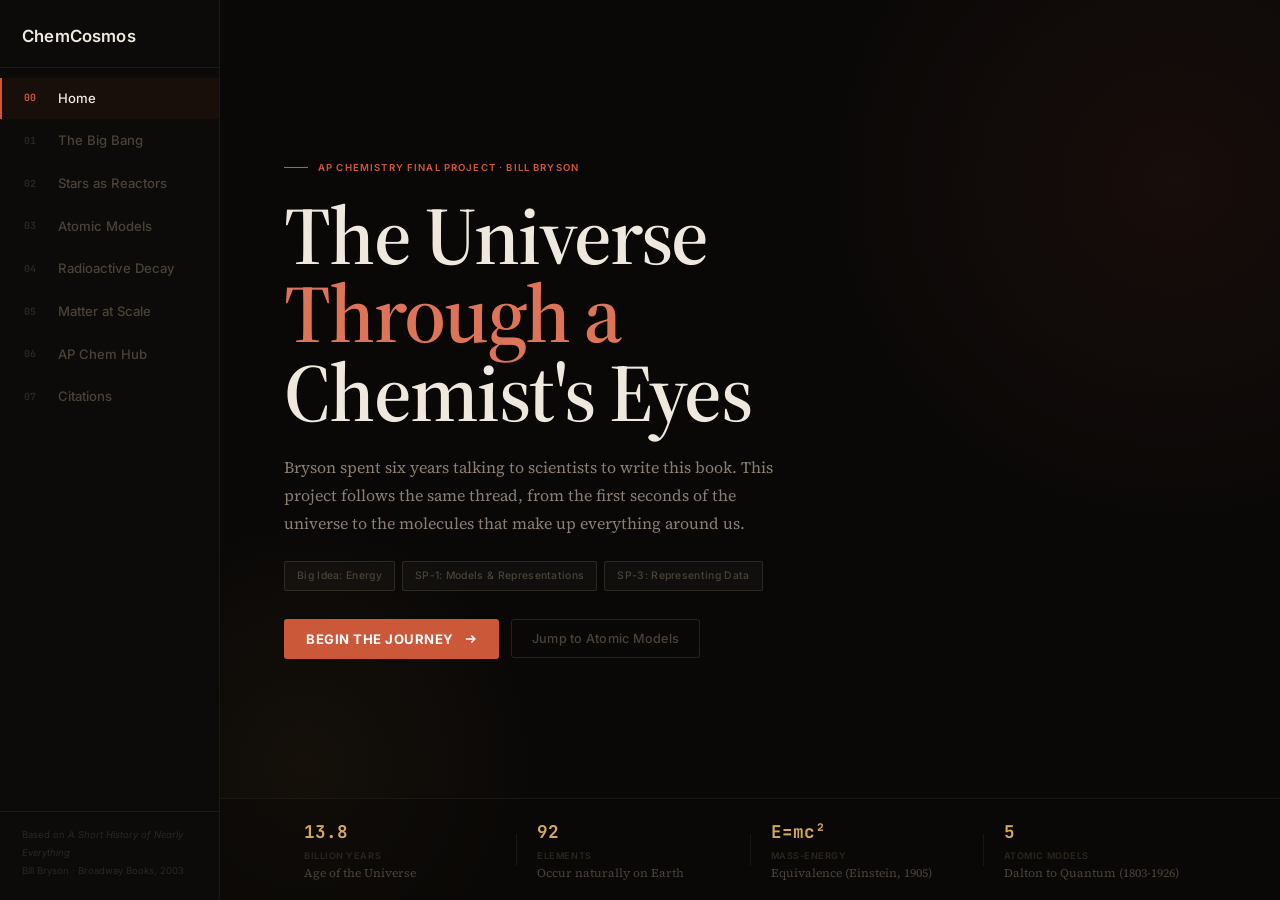
==== index.html @ ce5d7e08 "changes to core design and features" ====
<!DOCTYPE html>
<html lang="en">
<head>
<meta charset="UTF-8">
<meta name="viewport" content="width=device-width, initial-scale=1.0">
<title>A Short History of Nearly Everything · AP Chemistry</title>
<link rel="preconnect" href="https://fonts.googleapis.com">
<link rel="preconnect" href="https://fonts.gstatic.com" crossorigin>
<link href="https://fonts.googleapis.com/css2?family=Inter:wght@400;500;600;700&family=Source+Serif+4:ital,opsz,wght@0,8..60,300;0,8..60,400;0,8..60,600;0,8..60,700;1,8..60,300;1,8..60,400;1,8..60,600&family=JetBrains+Mono:wght@400;500;700&display=swap" rel="stylesheet">
<link rel="stylesheet" href="styles.css">
</head>
<body>

<!-- SIDEBAR -->
<aside class="sidebar" id="sidebar">
  <div class="sidebar-brand">
    <span class="brand-name">ChemCosmos</span>
  </div>

  <nav class="sidebar-nav">
    <a class="sn-item active" data-page="home" href="#">
      <span class="sn-num">00</span>
      <span class="sn-label">Home</span>
    </a>
    <a class="sn-item" data-page="bigbang" href="#">
      <span class="sn-num">01</span>
      <span class="sn-label">The Big Bang</span>
    </a>
    <a class="sn-item" data-page="stars" href="#">
      <span class="sn-num">02</span>
      <span class="sn-label">Stars as Reactors</span>
    </a>
    <a class="sn-item" data-page="atomic" href="#">
      <span class="sn-num">03</span>
      <span class="sn-label">Atomic Models</span>
    </a>
    <a class="sn-item" data-page="decay" href="#">
      <span class="sn-num">04</span>
      <span class="sn-label">Radioactive Decay</span>
    </a>
    <a class="sn-item" data-page="matter" href="#">
      <span class="sn-num">05</span>
      <span class="sn-label">Matter at Scale</span>
    </a>
    <a class="sn-item" data-page="hub" href="#">
      <span class="sn-num">06</span>
      <span class="sn-label">AP Chem Hub</span>
    </a>
    <a class="sn-item" data-page="citations" href="#">
      <span class="sn-num">07</span>
      <span class="sn-label">Citations</span>
    </a>
  </nav>

  <div class="sidebar-footer">
    <p>Based on <em>A Short History of Nearly Everything</em></p>
    <p>Bill Bryson · Broadway Books, 2003</p>
  </div>
</aside>

<!-- MOBILE HEADER -->
<header class="mobile-header">
  <button class="mob-menu" id="mobMenu" aria-label="Menu">
    <span></span><span></span><span></span>
  </button>
  <span class="mob-title">ChemCosmos</span>
  <span class="mob-page-indicator" id="mobPageIndicator">Home</span>
</header>
<div class="mob-overlay" id="mobOverlay"></div>

<!-- MAIN -->
<main class="main" id="main">

<!-- HOME -->
<section class="page active" id="page-home">
  <div class="hero">
    <div class="hero-eyebrow">AP Chemistry Final Project · Bill Bryson</div>
    <h1 class="hero-title">
      <span class="ht-line">The Universe</span>
      <span class="ht-line accent">Through a</span>
      <span class="ht-line">Chemist's Eyes</span>
    </h1>
    <p class="hero-sub">Bryson spent six years talking to scientists to write this book. This project follows the same thread, from the first seconds of the universe to the molecules that make up everything around us.</p>

    <div class="hero-tags">
      <span class="htag">Big Idea: Energy</span>
      <span class="htag">SP-1: Models &amp; Representations</span>
      <span class="htag">SP-3: Representing Data</span>
    </div>

    <div class="hero-cta-row">
      <button class="btn-primary" data-page="bigbang">
        Begin the Journey
        <svg viewBox="0 0 20 20" fill="none" stroke="currentColor" stroke-width="2"><path d="M4 10h12M12 5l5 5-5 5"/></svg>
      </button>
      <button class="btn-ghost" data-page="atomic">
        Jump to Atomic Models
      </button>
    </div>
  </div>

  <div class="stat-strip">
    <div class="stat">
      <span class="stat-num">13.8</span>
      <span class="stat-unit">billion years</span>
      <span class="stat-label">Age of the Universe</span>
    </div>
    <div class="stat-div"></div>
    <div class="stat">
      <span class="stat-num">92</span>
      <span class="stat-unit">elements</span>
      <span class="stat-label">Occur naturally on Earth</span>
    </div>
    <div class="stat-div"></div>
    <div class="stat">
      <span class="stat-num">E=mc²</span>
      <span class="stat-unit">mass-energy</span>
      <span class="stat-label">Equivalence (Einstein, 1905)</span>
    </div>
    <div class="stat-div"></div>
    <div class="stat">
      <span class="stat-num">5</span>
      <span class="stat-unit">atomic models</span>
      <span class="stat-label">Dalton to Quantum (1803-1926)</span>
    </div>
  </div>
</section>


<!-- BIG BANG -->
<section class="page" id="page-bigbang">
  <div class="page-wrap">
    <div class="page-header">
      <div class="ph-num">01</div>
      <div class="ph-text">
        <div class="ph-eyebrow">Chapter 1 · Origin</div>
        <h1 class="ph-title">The Big Bang &amp; Matter Formation</h1>
        <p class="ph-sub">How pure energy became the building blocks of chemistry. Unit 1: Atomic Structure · Big Idea: Energy</p>
      </div>
    </div>

    <div class="timeline-h">
      <div class="tlh-track">
        <div class="tlh-node">
          <div class="tlh-dot gold"></div>
          <div class="tlh-time">T = 0</div>
          <div class="tlh-event">The Singularity<br><small>Infinite density, infinite temperature, pure energy</small></div>
        </div>
        <div class="tlh-line"></div>
        <div class="tlh-node">
          <div class="tlh-dot cyan"></div>
          <div class="tlh-time">10⁻³² s</div>
          <div class="tlh-event">Inflation<br><small>Universe expands by a factor of 10²⁶</small></div>
        </div>
        <div class="tlh-line"></div>
        <div class="tlh-node">
          <div class="tlh-dot cyan"></div>
          <div class="tlh-time">10⁻⁶ s</div>
          <div class="tlh-event">Quarks to Hadrons<br><small>Quarks combine into protons and neutrons</small></div>
        </div>
        <div class="tlh-line"></div>
        <div class="tlh-node">
          <div class="tlh-dot gold"></div>
          <div class="tlh-time">3 min</div>
          <div class="tlh-event">Nucleosynthesis<br><small>H and He nuclei form: ¹H, ²H, ³He, ⁴He, ⁷Li</small></div>
        </div>
        <div class="tlh-line"></div>
        <div class="tlh-node">
          <div class="tlh-dot gold"></div>
          <div class="tlh-time">380,000 yr</div>
          <div class="tlh-event">Recombination<br><small>Electrons bind to nuclei; neutral atoms appear</small></div>
        </div>
        <div class="tlh-line"></div>
        <div class="tlh-node">
          <div class="tlh-dot cyan"></div>
          <div class="tlh-time">200M yr</div>
          <div class="tlh-event">First Stars<br><small>Gravity collapses hydrogen clouds</small></div>
        </div>
      </div>
    </div>

    <div class="card-grid cg-3">
      <div class="card card-gold">
        <h3>Energy to Matter</h3>
        <p>In the first fractions of a second, the universe was hot enough that energy condensed directly into matter. Einstein's equation E = mc² describes this: mass and energy are two forms of the same thing, and the relationship runs both ways.</p>
        <div class="formula-block">E = mc²</div>
        <p class="card-note">One kilogram of matter contains roughly 9×10¹⁶ joules. That number is why nuclear reactions release so much energy from so little mass.</p>
      </div>

      <div class="card">
        <h3>The Plasma State</h3>
        <p>For the first 380,000 years, the universe was too hot for atoms to exist. Thermal energy exceeded the ionization energies of hydrogen and helium, so electrons couldn't stay bound to nuclei. Matter was a fog of charged particles, and the universe was completely opaque because free electrons scattered light in every direction.</p>
        <p>In plasma, kT is much greater than IE, so electrons roam freely.</p>
        <div class="plasma-vis">
          <div class="pv-particle pv-p"></div>
          <div class="pv-particle pv-e"></div>
          <div class="pv-particle pv-p"></div>
          <div class="pv-particle pv-e"></div>
          <div class="pv-particle pv-p"></div>
          <div class="pv-particle pv-e"></div>
          <div class="pv-label">Free protons and electrons in plasma</div>
        </div>
      </div>

      <div class="card">
        <h3>Big Bang Nucleosynthesis</h3>
        <p>The Big Bang produced hydrogen, helium, and a trace of lithium. That is it. Every other element on the periodic table was made later, inside stars. When Bryson writes that we are made of stardust, he means it literally.</p>
        <div class="abundance-chart">
          <div class="ab-row">
            <span class="ab-el">¹H</span>
            <div class="ab-bar"><div class="ab-fill" style="width:75%" data-color="cyan"></div></div>
            <span class="ab-pct">~75%</span>
          </div>
          <div class="ab-row">
            <span class="ab-el">⁴He</span>
            <div class="ab-bar"><div class="ab-fill" style="width:25%" data-color="gold"></div></div>
            <span class="ab-pct">~25%</span>
          </div>
          <div class="ab-row">
            <span class="ab-el">²H</span>
            <div class="ab-bar"><div class="ab-fill" style="width:0.5%" data-color="dim"></div></div>
            <span class="ab-pct">0.01%</span>
          </div>
          <div class="ab-row">
            <span class="ab-el">⁷Li</span>
            <div class="ab-bar"><div class="ab-fill" style="width:0.1%" data-color="dim"></div></div>
            <span class="ab-pct">trace</span>
          </div>
        </div>
        <p class="card-note">All elements heavier than lithium were forged in stars. We are, in a very real sense, made of stellar ash.</p>
      </div>
    </div>

    <div class="ap-box">
      <div class="apb-header">AP Chemistry Connection · Unit 1: Atomic Structure</div>
      <p>The Recombination event is ionization energy in reverse. As the universe cooled past roughly 3,000 K, thermal energy dropped below the ionization energies of hydrogen (13.6 eV) and helium (24.6 eV). Electrons settled into ground-state orbitals for the first time. Those were the first electron configurations in history, and the universe became transparent the moment they formed.</p>
    </div>
  </div>
</section>


<!-- STARS -->
<section class="page" id="page-stars">
  <div class="page-wrap">
    <div class="page-header">
      <div class="ph-num">02</div>
      <div class="ph-text">
        <div class="ph-eyebrow">Chapter 2 · Stellar Nucleosynthesis</div>
        <h1 class="ph-title">Stars as Nuclear Reactors</h1>
        <p class="ph-sub">How stellar fusion creates every element heavier than lithium. Unit 1: Nuclear Chemistry · Big Idea: Energy and Transformations</p>
      </div>
    </div>

    <div class="card-grid cg-2">
      <div class="card card-featured">
        <h3>The Proton-Proton Chain</h3>
        <p>In stars like the Sun, hydrogen fuses into helium through the proton-proton chain. It requires temperatures above about 10 million K because protons must get close enough for the strong nuclear force to overcome their electrostatic repulsion.</p>
        <div class="fusion-chain">
          <div class="fc-step">
            <div class="fc-eq">
              <span class="nuc">¹H</span><span class="op">+</span><span class="nuc">¹H</span>
              <span class="op">→</span><span class="nuc">²H</span><span class="op">+</span>
              <span class="nuc nuc-e">e⁺</span><span class="op">+</span><span class="nuc nuc-n">ν</span>
            </div>
            <span class="fc-label">Step 1: Deuterium forms</span>
          </div>
          <div class="fc-arrow">↓</div>
          <div class="fc-step">
            <div class="fc-eq">
              <span class="nuc">²H</span><span class="op">+</span><span class="nuc">¹H</span>
              <span class="op">→</span><span class="nuc">³He</span><span class="op">+</span><span class="nuc nuc-g">γ</span>
            </div>
            <span class="fc-label">Step 2: Helium-3 forms</span>
          </div>
          <div class="fc-arrow">↓</div>
          <div class="fc-step">
            <div class="fc-eq">
              <span class="nuc">³He</span><span class="op">+</span><span class="nuc">³He</span>
              <span class="op">→</span><span class="nuc nuc-gold">⁴He</span><span class="op">+</span><span class="nuc">2¹H</span>
            </div>
            <span class="fc-label">Step 3: Helium-4 plus energy released</span>
          </div>
        </div>
        <p class="card-note">Net: 4 protons become one helium-4 nucleus plus 2 positrons, 2 neutrinos, 2 gamma rays, and 26.7 MeV of energy.</p>
      </div>

      <div class="card">
        <h3>Binding Energy &amp; the Iron Peak</h3>
        <p>Each fusion step releases energy because the product nucleus is slightly lighter than its reactants. That missing mass becomes energy through E = mc². Binding energy per nucleon peaks at iron-56, which is why iron is the most stable nucleus in the universe. Past iron, fusion no longer releases energy, it requires it.</p>
        <div class="binding-chart" id="bindingChart">
          <canvas id="bindingCanvas" width="340" height="200"></canvas>
          <p class="chart-label">Binding energy per nucleon (MeV) vs. mass number. Iron-56 sits at the top of the curve.</p>
        </div>
      </div>
    </div>

    <div class="synthesis-grid">
      <div class="syn-header">How stars produce different elements</div>
      <div class="syn-row">
        <div class="syn-star small"><div class="syn-star-icon">☀</div><span>Low-mass Stars<br><small>0.1-8 M☉</small></span></div>
        <div class="syn-arrow">→</div>
        <div class="syn-elements">
          <span class="el-badge el-h">H</span><span class="el-badge el-he">He</span><span class="el-badge el-c">C</span><span class="el-badge el-o">O</span><span class="el-badge el-n">N</span>
        </div>
        <div class="syn-note">Produce C and O through the triple-alpha process. Leave behind a white dwarf.</div>
      </div>
      <div class="syn-row">
        <div class="syn-star massive"><div class="syn-star-icon">★</div><span>Massive Stars<br><small>&gt;8 M☉</small></span></div>
        <div class="syn-arrow">→</div>
        <div class="syn-elements">
          <span class="el-badge el-c">C</span><span class="el-badge el-ne">Ne</span><span class="el-badge el-si">Si</span><span class="el-badge el-fe">Fe</span><span class="el-badge el-ni">Ni</span>
        </div>
        <div class="syn-note">Run through shell-burning stages up to iron. End as neutron stars or black holes.</div>
      </div>
      <div class="syn-row">
        <div class="syn-star sn"><div class="syn-star-icon">💥</div><span>Supernovae &amp;<br>Neutron Star Mergers</span></div>
        <div class="syn-arrow">→</div>
        <div class="syn-elements">
          <span class="el-badge el-au">Au</span><span class="el-badge el-pt">Pt</span><span class="el-badge el-u">U</span><span class="el-badge el-pb">Pb</span><span class="el-badge el-sr">Sr</span>
        </div>
        <div class="syn-note">Rapid neutron capture during stellar explosions and mergers builds all elements heavier than iron. Gold comes from these events.</div>
      </div>
    </div>

    <div class="ap-box">
      <div class="apb-header">AP Chemistry Connection · Nuclear Chemistry</div>
      <p>Fusion below iron and fission above iron both release energy for the same reason: both sides of the iron-56 peak slide toward higher binding energy per nucleon. In both cases, mass disappears, and that mass becomes energy through ΔE = Δmc².</p>
    </div>
  </div>
</section>


<!-- ATOMIC MODELS -->
<section class="page" id="page-atomic">
  <div class="page-wrap">
    <div class="page-header">
      <div class="ph-num">03</div>
      <div class="ph-text">
        <div class="ph-eyebrow">Scientific Practice 1 · Models and Representations</div>
        <h1 class="ph-title">The Atomic Model Timeline</h1>
        <p class="ph-sub">How experimental evidence forced five revisions of the atomic model across 123 years</p>
      </div>
    </div>

    <div class="model-timeline">
      <div class="mt-nav">
        <button class="mt-btn active" data-model="dalton"><span class="mt-year">1803</span><span class="mt-name">Dalton</span></button>
        <div class="mt-connector"></div>
        <button class="mt-btn" data-model="thomson"><span class="mt-year">1897</span><span class="mt-name">Thomson</span></button>
        <div class="mt-connector"></div>
        <button class="mt-btn" data-model="rutherford"><span class="mt-year">1911</span><span class="mt-name">Rutherford</span></button>
        <div class="mt-connector"></div>
        <button class="mt-btn" data-model="bohr"><span class="mt-year">1913</span><span class="mt-name">Bohr</span></button>
        <div class="mt-connector"></div>
        <button class="mt-btn" data-model="quantum"><span class="mt-year">1926</span><span class="mt-name">Quantum</span></button>
      </div>

      <div class="mt-display">
        <div class="mt-panel active" id="model-dalton">
          <div class="mt-visual mv-dalton"><div class="mv-dalton-sphere"><div class="mv-dalton-shine"></div></div><div class="mv-label">Solid Sphere</div></div>
          <div class="mt-info">
            <div class="mt-info-header"><span class="mt-model-name">Dalton's Atomic Theory</span><span class="mt-model-year">1803</span></div>
            <p class="mt-desc">Dalton built his model from patterns in chemical reactions, not from any observation of atoms directly. He noticed that elements always combine in fixed mass ratios, which makes mathematical sense if each element has its own type of particle with a fixed mass. It was more an accounting framework than a physical description.</p>
            <div class="mt-evidence"><h4>Key Evidence</h4><ul><li>Law of Conservation of Mass (Lavoisier, 1774)</li><li>Law of Definite Proportions (Proust, 1799)</li><li>Law of Multiple Proportions</li></ul></div>
            <div class="mt-limitation"><h4>Limitation</h4><p>The model had no mechanism for electrical phenomena, like why dissolved salts conduct electricity. The atom being truly indivisible turned out to be wrong, though it was a reasonable assumption for 1803.</p></div>
          </div>
        </div>

        <div class="mt-panel" id="model-thomson">
          <div class="mt-visual mv-thomson"><div class="mv-thomson-pudding"><div class="mv-thomson-pos"></div><div class="mv-e te1"></div><div class="mv-e te2"></div><div class="mv-e te3"></div><div class="mv-e te4"></div><div class="mv-e te5"></div></div><div class="mv-label">Plum Pudding</div></div>
          <div class="mt-info">
            <div class="mt-info-header"><span class="mt-model-name">Thomson's Plum Pudding Model</span><span class="mt-model-year">1897</span></div>
            <p class="mt-desc">Thomson ran electricity through sealed glass tubes and found something odd: a beam that deflected identically regardless of what gas was inside or what the electrodes were made from. Whatever was in that beam came from the atoms themselves. The particles were far lighter than hydrogen, so atoms had to contain smaller pieces.</p>
            <div class="mt-evidence"><h4>Key Evidence</h4><ul><li>Cathode rays deflected identically regardless of electrode material or gas used</li><li>e/m ratio: these particles have mass roughly 1/1837 that of hydrogen</li><li>Since atoms are electrically neutral, positive charge had to be somewhere</li></ul></div>
            <div class="mt-limitation"><h4>Limitation</h4><p>Thomson assumed positive charge was spread thinly throughout the atom. That predicted heavy particles should drift through with barely any deflection. Rutherford fired those particles at gold foil and found out how wrong that was.</p></div>
          </div>
        </div>

        <div class="mt-panel" id="model-rutherford">
          <div class="mt-visual mv-rutherford"><div class="mv-nucleus gold-nuc"></div><div class="mv-orbit mvo1"><div class="mv-e"></div></div><div class="mv-orbit mvo2"><div class="mv-e"></div></div><div class="mv-orbit mvo3"><div class="mv-e"></div></div><div class="mv-label">Nuclear Model</div></div>
          <div class="mt-info">
            <div class="mt-info-header"><span class="mt-model-name">Rutherford's Nuclear Model</span><span class="mt-model-year">1911</span></div>
            <p class="mt-desc">Geiger and Marsden fired alpha particles at gold foil in 1909. About 99.98% went straight through. But roughly one in 8,000 bounced back at steep angles. Rutherford later wrote that it was like firing artillery shells at tissue paper and having them come back at you. The only explanation was that most of the atom's mass was packed into a tiny, dense, positively charged core.</p>
            <div class="mt-evidence"><h4>Key Evidence</h4><ul><li>~99.98% of alpha particles passed through without significant deflection</li><li>~1 in 8,000 bounced back at large angles, requiring a dense positive core</li><li>Nuclear radius ~10⁻¹⁵ m vs. atomic radius ~10⁻¹⁰ m (100,000 times smaller)</li></ul></div>
            <div class="mt-limitation"><h4>Limitation</h4><p>Classical electromagnetism says any accelerating charge radiates energy continuously. An orbiting electron is always accelerating, so it should lose energy and spiral into the nucleus in roughly 10⁻⁸ seconds. Rutherford's model had no explanation for why atoms are stable.</p></div>
          </div>
        </div>

        <div class="mt-panel" id="model-bohr">
          <div class="mt-visual mv-bohr"><div class="mv-nucleus gold-nuc"></div><div class="mv-bohr-orbit bvo1"><div class="mv-e bohr-e1"></div></div><div class="mv-bohr-orbit bvo2"><div class="mv-e bohr-e2"></div></div><div class="mv-bohr-orbit bvo3"><div class="mv-e bohr-e3"></div></div><div class="mv-energy-label el1">n=1</div><div class="mv-energy-label el2">n=2</div><div class="mv-energy-label el3">n=3</div><div class="mv-label">Planetary / Bohr Model</div></div>
          <div class="mt-info">
            <div class="mt-info-header"><span class="mt-model-name">Bohr's Planetary Model</span><span class="mt-model-year">1913</span></div>
            <p class="mt-desc">Bohr took Planck's idea that energy comes in discrete chunks and applied it to atomic structure. He proposed that electrons can only orbit at specific allowed distances from the nucleus, and only radiate when jumping between those levels. This gave ΔE = hν a physical interpretation, and it matched hydrogen's emission spectrum exactly.</p>
            <div class="mt-evidence"><h4>Key Evidence</h4><ul><li>Hydrogen's emission spectrum: four visible lines at 656, 486, 434, and 410 nm</li><li>Bohr's formula predicted all four frequencies with high accuracy</li><li>The model finally explained why atoms don't collapse</li></ul></div>
            <div class="mt-limitation"><h4>Limitation</h4><p>The formula worked perfectly for hydrogen and failed immediately for helium. For a model of atomic structure, failing with two electrons was a serious problem.</p></div>
          </div>
        </div>

        <div class="mt-panel" id="model-quantum">
          <div class="mt-visual mv-quantum"><div class="mv-nucleus gold-nuc"></div><div class="mv-cloud qc1"></div><div class="mv-cloud qc2"></div><div class="mv-cloud qc3"></div><div class="mv-cloud qc4"></div><div class="mv-label">Quantum Mechanical Model</div></div>
          <div class="mt-info">
            <div class="mt-info-header"><span class="mt-model-name">Quantum Mechanical Model</span><span class="mt-model-year">1926</span></div>
            <p class="mt-desc">Schrodinger's wave equation treats electrons not as particles in defined orbits but as probability distributions spread through space. The wave function squared gives the probability of finding an electron at a given point. Heisenberg's Uncertainty Principle sets a hard limit: you cannot simultaneously know a particle's exact position and momentum. The more precisely you pin down one, the less you can know about the other.</p>
            <div class="mt-evidence"><h4>Key Evidence</h4><ul><li>De Broglie (1924) predicted electrons have wavelength; electron diffraction confirmed this</li><li>Heisenberg Uncertainty Principle: Δx·Δp ≥ ℏ/2</li><li>Quantum numbers (n, l, mₗ, mₛ) account for all observable electron properties</li></ul></div>
            <div class="mt-limitation"><h4>Current Understanding</h4><p>This is still the model we use. It accounts for all atomic spectra, chemical bonding, and periodic trends. There is no experimental result at atomic scales that breaks it.</p></div>
          </div>
        </div>
      </div>
    </div>

    <div class="ap-box">
      <div class="apb-header">AP Chemistry Connection · Scientific Practice 1</div>
      <p>None of these models got replaced because a better idea came along philosophically. Dalton's broke when cathode rays showed atoms had internal structure. Thomson's broke when Rutherford's gold foil found concentrated charge. Rutherford's broke because classical physics predicted atoms should collapse in nanoseconds. Bohr's broke because it only worked for one element. SP-1 in practice means models change when the data forces them to, not before.</p>
    </div>
  </div>
</section>

<!-- DECAY -->
<section class="page" id="page-decay">
  <div class="page-wrap">
    <div class="page-header">
      <div class="ph-num">04</div>
      <div class="ph-text">
        <div class="ph-eyebrow">Scientific Practice 3 · Representing Data</div>
        <h1 class="ph-title">Radioactive Decay</h1>
        <p class="ph-sub">Nuclear instability, exponential decay, and the mathematics of half-life. Unit 1: Nuclear Chemistry</p>
      </div>
    </div>

    <div class="decay-types-grid">
      <div class="dt-card dt-alpha">
        <div class="dt-badge">α</div>
        <h3>Alpha Decay</h3>
        <div class="dt-eq">
          <span class="dt-iso">²³⁸₉₂U</span><span class="dt-arr">→</span>
          <span class="dt-iso">²³⁴₉₀Th</span><span class="dt-plus">+</span><span class="dt-particle dt-a">⁴₂He</span>
        </div>
        <ul>
          <li>Emitted: helium-4 nucleus (2 protons, 2 neutrons)</li>
          <li>Mass number drops by 4</li>
          <li>Atomic number drops by 2</li>
          <li>Penetrating power: low (stopped by paper)</li>
          <li>Ionizing power: very high</li>
        </ul>
        <p class="dt-note">The main decay mode for heavy nuclei above bismuth. Uranium and radium both decay this way.</p>
      </div>

      <div class="dt-card dt-beta">
        <div class="dt-badge">β</div>
        <h3>Beta Decay (β⁻)</h3>
        <div class="dt-eq">
          <span class="dt-iso">¹⁴₆C</span><span class="dt-arr">→</span>
          <span class="dt-iso">¹⁴₇N</span><span class="dt-plus">+</span>
          <span class="dt-particle dt-b">e⁻</span><span class="dt-plus">+</span><span class="dt-particle dt-n">v̄ₑ</span>
        </div>
        <ul>
          <li>A neutron converts to a proton, emitting an electron and antineutrino</li>
          <li>Mass number unchanged</li>
          <li>Atomic number increases by 1</li>
          <li>Penetrating power: medium (stopped by aluminum foil)</li>
          <li>Ionizing power: moderate</li>
        </ul>
        <p class="dt-note">Carbon-14 decays this way. The predictable rate is what makes radiocarbon dating work for samples up to about 50,000 years old.</p>
      </div>

      <div class="dt-card dt-gamma">
        <div class="dt-badge">γ</div>
        <h3>Gamma Emission</h3>
        <div class="dt-eq">
          <span class="dt-iso">⁶⁰₂₇Co*</span><span class="dt-arr">→</span>
          <span class="dt-iso">⁶⁰₂₇Co</span><span class="dt-plus">+</span><span class="dt-particle dt-g">γ</span>
        </div>
        <ul>
          <li>Emitted: high-energy photon</li>
          <li>Mass and atomic number both unchanged</li>
          <li>Penetrating power: extreme (needs lead or concrete)</li>
          <li>Ionizing power: low (indirect)</li>
        </ul>
        <p class="dt-note">Often accompanies alpha or beta decay when the daughter nucleus is left in an excited state. Used in medical imaging and cancer treatment.</p>
      </div>
    </div>

    <div class="calc-section">
      <div class="calc-header">
        <h3>Half-Life Decay Calculator</h3>
        <p>Enter any radioactive isotope's parameters to calculate the remaining quantity and plot the decay curve</p>
      </div>
      <div class="calc-body">
        <div class="calc-inputs">
          <div class="calc-presets">
            <span class="presets-label">Quick presets:</span>
            <button class="preset-btn" data-n="100" data-h="5730" data-t="11460">¹⁴C Dating</button>
            <button class="preset-btn" data-n="1000" data-h="1600" data-t="4800">²²⁶Ra</button>
            <button class="preset-btn" data-n="500" data-h="4.5e9" data-t="9e9">²³⁸U</button>
            <button class="preset-btn" data-n="200" data-h="8.02" data-t="24.06">¹³¹I (medical)</button>
          </div>
          <div class="ci-grid">
            <div class="ci-field">
              <label for="ci-n0">Initial Amount (g)</label>
              <input type="number" id="ci-n0" value="100" min="0.001" step="any">
            </div>
            <div class="ci-field">
              <label for="ci-hl">Half-Life (years)</label>
              <input type="number" id="ci-hl" value="5730" min="0.0001" step="any">
            </div>
            <div class="ci-field">
              <label for="ci-t">Time Elapsed (years)</label>
              <input type="number" id="ci-t" value="11460" min="0" step="any">
            </div>
            <button class="calc-go" id="calcGo">Calculate</button>
          </div>
          <div class="calc-results" id="calcResults">
            <div class="cr-grid">
              <div class="cr-stat"><span class="cr-val" id="cr-remaining">--</span><span class="cr-label">Remaining (g)</span></div>
              <div class="cr-stat"><span class="cr-val" id="cr-pct">--</span><span class="cr-label">% Remaining</span></div>
              <div class="cr-stat"><span class="cr-val" id="cr-halflives">--</span><span class="cr-label">Half-Lives Elapsed</span></div>
              <div class="cr-stat"><span class="cr-val" id="cr-decayed">--</span><span class="cr-label">Amount Decayed (g)</span></div>
            </div>
            <div class="cr-formula">N(t) = N₀ × (½)^(t/t½)</div>
          </div>
        </div>
        <div class="calc-chart">
          <canvas id="decayCanvas" width="580" height="300"></canvas>
          <div class="chart-axis-x">Time (years)</div>
          <div class="chart-axis-y">Amount (g)</div>
        </div>
      </div>
      <div class="decay-table-wrap">
        <h4>Decay Table</h4>
        <div class="decay-table" id="decayTable"></div>
      </div>
    </div>

    <div class="ap-box">
      <div class="apb-header">AP Chemistry Connection · Scientific Practice 3</div>
      <p>The half-life equation has one property worth noting: the rate of decay depends only on how much material you have right now, not on how old it is. A freshly formed carbon-14 atom and one that has been around for a thousand years decay with the same probability per unit time. That is first-order kinetics, which comes back in Unit 5 when you study reaction rates.</p>
    </div>
  </div>
</section>


<!-- MATTER -->
<section class="page" id="page-matter">
  <div class="page-wrap">
    <div class="page-header">
      <div class="ph-num">05</div>
      <div class="ph-text">
        <div class="ph-eyebrow">Chapter 5 · Structure and Properties</div>
        <h1 class="ph-title">Matter at Every Scale</h1>
        <p class="ph-sub">Intermolecular forces, states of matter, and phase transitions from cosmic to molecular scale. Units 3 and 5</p>
      </div>
    </div>

    <div class="card-grid cg-3">
      <div class="card">
        <h3>States of Matter in Space</h3>
        <p>Space has matter in all four states of aggregation, depending on local temperature and pressure.</p>
        <div class="matter-states">
          <div class="ms-row"><span class="ms-badge ms-plasma">PLASMA</span><div class="ms-info"><strong>Stellar interiors, solar wind</strong><br><small>Temperatures above ~10⁶ K strip electrons from nuclei</small></div></div>
          <div class="ms-row"><span class="ms-badge ms-gas">GAS</span><div class="ms-info"><strong>Nebulae, planetary atmospheres</strong><br><small>H, He, and molecules like CO and H₂O exist as gases in interstellar space</small></div></div>
          <div class="ms-row"><span class="ms-badge ms-liquid">LIQUID</span><div class="ms-info"><strong>Subsurface oceans (Europa, Enceladus)</strong><br><small>Liquid water may persist under ice shells where tidal heating provides energy</small></div></div>
          <div class="ms-row"><span class="ms-badge ms-solid">SOLID</span><div class="ms-info"><strong>Planets, asteroids, neutron stars</strong><br><small>Silicate and metallic solids at lower temperatures</small></div></div>
        </div>
      </div>

      <div class="card card-gold">
        <h3>Intermolecular Forces</h3>
        <p>Molecular structure determines bulk physical properties through the forces molecules exert on each other.</p>
        <div class="imf-list">
          <div class="imf-item imf-ld"><div class="imf-header"><span class="imf-name">London Dispersion</span><span class="imf-strength">Weakest</span></div><p>Instantaneous dipoles from electron fluctuations. Present in all substances. Strength increases with molecular size and polarizability.</p><div class="imf-formula">All molecules; strength increases with molar mass</div></div>
          <div class="imf-item imf-dd"><div class="imf-header"><span class="imf-name">Dipole-Dipole</span><span class="imf-strength">Moderate</span></div><p>Permanent partial charges on polar molecules attract each other. Added to London dispersion in polar substances like HCl and SO₂.</p><div class="imf-formula">Polar molecules (e.g., HCl, SO₂)</div></div>
          <div class="imf-item imf-hb"><div class="imf-header"><span class="imf-name">Hydrogen Bonding</span><span class="imf-strength">Strongest IMF</span></div><p>Hydrogen bonded to N, O, or F forms an unusually strong interaction, roughly 10 times stronger than typical dipole-dipole. Responsible for water's anomalously high boiling point and for DNA base pairing.</p><div class="imf-formula">H-N, H-O, H-F bonds</div></div>
        </div>
      </div>

      <div class="card">
        <h3>Phase Changes &amp; Energy</h3>
        <p>Phase transitions require energy to break IMFs.</p>
        <div class="phase-diagram">
          <div class="pd-state pd-solid"><span class="pd-label">SOLID</span><p>Ordered lattice; particles vibrate in place</p></div>
          <div class="pd-transition"><span class="pd-arrow">↑</span><span class="pd-energy">+ΔH_fus (endothermic)</span></div>
          <div class="pd-state pd-liquid"><span class="pd-label">LIQUID</span><p>Particles flow; IMFs partially overcome</p></div>
          <div class="pd-transition"><span class="pd-arrow">↑</span><span class="pd-energy">+ΔH_vap (endothermic)</span></div>
          <div class="pd-state pd-gas"><span class="pd-label">GAS</span><p>IMFs largely overcome; random kinetic motion</p></div>
          <div class="pd-transition"><span class="pd-arrow">↑</span><span class="pd-energy">+IE (ionization energy)</span></div>
          <div class="pd-state pd-plasma"><span class="pd-label">PLASMA</span><p>Electrons completely stripped from nuclei</p></div>
        </div>
      </div>
    </div>

    <div class="water-callout">
      <div class="wc-icon">💧</div>
      <div class="wc-text">
        <h3>Why Water is Strange</h3>
        <p>Based on molar mass alone, water should boil around -80°C. H₂S, the next compound in the same group, boils at -60°C. Water boils 160 degrees higher than the trend predicts. Every organism on Earth exists partly because of that gap, which comes entirely from the O-H hydrogen bonds water forms with itself. It also explains why ice floats, which turns out to matter a great deal for aquatic life.</p>
      </div>
    </div>

    <div class="ap-box">
      <div class="apb-header">AP Chemistry Connection · Units 3 and 5</div>
      <p>Europa might have a liquid water ocean under its ice because water's IMFs allow it to stay liquid at temperatures where other compounds would freeze. Titan has liquid methane oceans because methane's weaker London forces give it a much lower boiling point. The same equations from your phase change unit end up determining which moons are geologically active.</p>
    </div>
  </div>
</section>


<!-- HUB -->
<section class="page" id="page-hub">
  <div class="page-wrap">
    <div class="page-header">
      <div class="ph-num">06</div>
      <div class="ph-text">
        <div class="ph-eyebrow">Curriculum Synthesis</div>
        <h1 class="ph-title">AP Chemistry Connections Hub</h1>
        <p class="ph-sub">Every section of this site mapped back to AP Chemistry CED units, Big Ideas, and Scientific Practices</p>
      </div>
    </div>

    <div class="hub-grid">
      <div class="hub-card hc-energy">
        <div class="hc-tag">Big Idea: Energy</div>
        <h3>Energy as the Cosmic Thread</h3>
        <p>Energy connects every section of this project:</p>
        <ul>
          <li>At the Big Bang, E = mc² converts pure energy to matter</li>
          <li>Stellar fusion: mass defect releases binding energy as stars burn</li>
          <li>Nuclear decay: unstable nuclei shed energy as radiation</li>
          <li>Phase changes: ΔH_fus and ΔH_vap are the energy cost of breaking IMFs</li>
          <li>Emission spectra: ΔE = hν when electrons move between energy levels</li>
        </ul>
        <div class="hc-ced">CED: Big Idea 4 · Energy can be transferred and transformed</div>
      </div>

      <div class="hub-card hc-structure">
        <div class="hc-tag">Big Idea: Structure &amp; Properties</div>
        <h3>Structure Determines Properties</h3>
        <p>From atomic scale to bulk matter:</p>
        <ul>
          <li>Electron configuration shapes periodic trends and reactivity</li>
          <li>Molecular polarity and H-bonding capability set physical properties</li>
          <li>Neutron-to-proton ratio determines nuclear stability and decay mode</li>
          <li>Stellar mass sets the fusion pathway and which elements get made</li>
        </ul>
        <div class="hc-ced">CED: Big Idea 2 · Chemical and physical properties of materials</div>
      </div>

      <div class="hub-card hc-sp1">
        <div class="hc-tag">Scientific Practice 1</div>
        <h3>Models &amp; Representations</h3>
        <p>The Atomic Model Timeline shows SP-1 in action:</p>
        <ul>
          <li>Dalton's solid sphere: fine for reactions, useless for electricity</li>
          <li>Thomson's pudding: gold foil ended it in 1909</li>
          <li>Rutherford's nucleus: classical physics said atoms should collapse</li>
          <li>Bohr's orbits: worked for hydrogen, failed for helium</li>
          <li>Quantum model: still standing, accounts for everything at atomic scale</li>
        </ul>
        <div class="hc-ced">CED: SP-1 · Represent chemical phenomena with models</div>
      </div>

      <div class="hub-card hc-sp3">
        <div class="hc-tag">Scientific Practice 3</div>
        <h3>Representing Data &amp; Phenomena</h3>
        <ul>
          <li>Decay calculator plots N(t) = N₀(1/2)^(t/t½) for any isotope</li>
          <li>Binding energy curve shows MeV per nucleon vs. mass number, iron peak at top</li>
          <li>Element abundance chart: 75% H, 25% He, trace Li from Big Bang nucleosynthesis</li>
        </ul>
        <div class="hc-ced">CED: SP-3 · Represent and analyze data and phenomena</div>
      </div>

      <div class="hub-card hc-unit1">
        <div class="hc-tag">Unit 1: Atomic Structure</div>
        <h3>From Cosmic Discovery to Electron Configuration</h3>
        <ul>
          <li>Thomson, Rutherford, and Chadwick established subatomic particle structure</li>
          <li>Quantum numbers (n, l, mₗ, mₛ) come from Schrodinger's equation</li>
          <li>Electron configurations follow from the quantum model</li>
          <li>Periodic trends (atomic radius, ionization energy, electronegativity) all follow from electron configuration</li>
        </ul>
        <div class="hc-ced">CED: Unit 1, Topics 1.1-1.9</div>
      </div>

      <div class="hub-card hc-nuclear">
        <div class="hc-tag">Unit 1: Nuclear Chemistry</div>
        <h3>Decay, Half-Life, and Stellar Fusion</h3>
        <ul>
          <li>Alpha, beta, and gamma decay: types, equations, nuclear notation</li>
          <li>Half-life equation: N(t) = N₀(1/2)^(t/t½)</li>
          <li>Binding energy and mass defect: ΔE = Δmc²</li>
          <li>Fusion vs. fission both explained by the same binding energy curve</li>
        </ul>
        <div class="hc-ced">CED: Unit 1, Topics 1.10-1.12 + Big Idea 4</div>
      </div>

      <div class="hub-card hc-imf">
        <div class="hc-tag">Units 3 &amp; 5: IMFs</div>
        <h3>Intermolecular Forces &amp; Phase Changes</h3>
        <ul>
          <li>London dispersion, dipole-dipole, and hydrogen bonding ranked by strength</li>
          <li>IMF type and strength set boiling and melting points, vapor pressure, solubility</li>
          <li>Phase transitions: ΔH_fus, ΔH_vap, Clausius-Clapeyron equation</li>
          <li>Water's anomalous properties come from O-H hydrogen bonding</li>
        </ul>
        <div class="hc-ced">CED: Unit 3 Topics 3.1-3.4, Unit 5 Topics 5.1-5.5</div>
      </div>

      <div class="hub-card hc-scale">
        <div class="hc-tag">Big Idea: Scale, Proportion &amp; Quantity</div>
        <h3>Orders of Magnitude in Chemistry</h3>
        <ul>
          <li>Nuclear radius ~10⁻¹⁵ m vs. atomic radius ~10⁻¹⁰ m (a factor of 100,000)</li>
          <li>Age of universe: 13.8 billion years vs. carbon-14 half-life: 5,730 years</li>
          <li>Avogadro's number: 6.022 × 10²³ atoms per mole</li>
          <li>Fusion releases 26.7 MeV per helium-4 formed; a chemical bond stores about 4 eV</li>
        </ul>
        <div class="hc-ced">CED: Big Idea 3 · Changes in matter involve breaking and forming bonds</div>
      </div>
    </div>
  </div>
</section>


<!-- CITATIONS -->
<section class="page" id="page-citations">
  <div class="page-wrap">
    <div class="page-header">
      <div class="ph-num">07</div>
      <div class="ph-text">
        <div class="ph-eyebrow">Sources &amp; References</div>
        <h1 class="ph-title">Citations</h1>
        <p class="ph-sub">All sources used in this project, formatted in MLA style</p>
      </div>
    </div>

    <div class="cit-section">
      <div class="cit-group-label">Primary Source</div>
      <div class="cit-card cit-primary">
        <div class="cit-num">1</div>
        <div class="cit-body">
          <p>Bryson, Bill. <em>A Short History of Nearly Everything.</em> Broadway Books, 2003. ISBN 978-0-7679-0817-7.</p>
          <p class="cit-note">The primary source for all narrative content, historical context, and scientific anecdotes in this project. Bryson spent six years interviewing scientists and reading primary literature to write it.</p>
        </div>
      </div>
    </div>

    <div class="cit-section">
      <div class="cit-group-label">AP Chemistry Curriculum</div>
      <div class="cit-card">
        <div class="cit-num">2</div>
        <div class="cit-body">
          <p>College Board. <em>AP Chemistry Course and Exam Description (CED), Effective Fall 2019.</em> College Board, 2023. collegeboard.org/ap/chemistry.</p>
          <p class="cit-note">Source for all AP Chemistry units, Big Ideas, Scientific Practices, and Learning Objectives referenced in this site.</p>
        </div>
      </div>
    </div>

    <div class="cit-section">
      <div class="cit-group-label">Scientific Papers &amp; Primary Literature</div>
      <div class="cit-card">
        <div class="cit-num">3</div>
        <div class="cit-body"><p>Einstein, Albert. "Ist die Tragheit eines Korpers von seinem Energieinhalt abhangig?" <em>Annalen der Physik,</em> vol. 18, 1905, pp. 639-641.</p></div>
      </div>
      <div class="cit-card">
        <div class="cit-num">4</div>
        <div class="cit-body"><p>Rutherford, Ernest. "The Scattering of Alpha and Beta Particles by Matter and the Structure of the Atom." <em>Philosophical Magazine,</em> Series 6, vol. 21, no. 125, 1911, pp. 669-688.</p></div>
      </div>
      <div class="cit-card">
        <div class="cit-num">5</div>
        <div class="cit-body"><p>Bohr, Niels. "On the Constitution of Atoms and Molecules." <em>Philosophical Magazine,</em> Series 6, vol. 26, no. 151, 1913, pp. 1-25.</p></div>
      </div>
      <div class="cit-card">
        <div class="cit-num">6</div>
        <div class="cit-body"><p>Schrodinger, Erwin. "Quantisierung als Eigenwertproblem." <em>Annalen der Physik,</em> vol. 384, no. 4, 1926, pp. 361-376.</p></div>
      </div>
    </div>

    <div class="cit-section">
      <div class="cit-group-label">Supplementary Reference Works</div>
      <div class="cit-card">
        <div class="cit-num">7</div>
        <div class="cit-body">
          <p>Atkins, Peter, and Loretta Jones. <em>Chemical Principles: The Quest for Insight.</em> 7th ed., W.H. Freeman, 2016.</p>
          <p class="cit-note">Used for binding energy values, decay chain data, and IMF explanations in the visualizations.</p>
        </div>
      </div>
      <div class="cit-card">
        <div class="cit-num">8</div>
        <div class="cit-body">
          <p>National Nuclear Data Center. <em>Chart of Nuclides.</em> Brookhaven National Laboratory, 2023. nndc.bnl.gov/nudat3/.</p>
          <p class="cit-note">Source for all half-life values and decay mode data used in the calculator presets.</p>
        </div>
      </div>
      <div class="cit-card">
        <div class="cit-num">9</div>
        <div class="cit-body">
          <p>Audi, G., et al. "The AME2020 Atomic Mass Evaluation." <em>Chinese Physics C,</em> vol. 45, no. 3, 2021, art. 030001.</p>
          <p class="cit-note">Source for binding energy per nucleon values used in the stellar nucleosynthesis chart.</p>
        </div>
      </div>
    </div>

    <div class="cit-footer">
      <p><strong>Project:</strong> AP Chemistry Final Project, Artifact of Learning</p>
      <p>Based on Bill Bryson's <em>A Short History of Nearly Everything</em> (2003)</p>
      <p>Built from scratch: HTML, CSS, and JavaScript. No frameworks or libraries.</p>
      <p>May 2025</p>
    </div>
  </div>
</section>

</main>

<script src="script.js"></script>
</body>
</html>
---- styles.css ----
/* ═══════════════════════════════════════════════════════════
   CHEMCOSMOS · Stellar Codex
   Fonts: Source Serif 4 (display + body) · JetBrains Mono (data) · Inter (UI)
═══════════════════════════════════════════════════════════ */

/* ── TOKENS ─────────────────────────────────────────────── */
:root {
  --bg:       #0a0807;
  --surface:  #121009;
  --elevated: #1a1710;
  --panel:    #221e18;

  --border:    rgba(255,240,215,0.06);
  --border-md: rgba(255,240,215,0.11);
  --border-hi: rgba(204,88,58,0.42);

  --coral:    #cc583a;
  --coral-lt: #de7457;
  --coral-d:  rgba(204,88,58,0.09);

  --amber:    #bf8e3a;
  --amber-lt: #d4a858;
  --amber-d:  rgba(191,142,58,0.09);

  --t1: #eee8de;
  --t2: #8a7e72;
  --t3: #4a4238;
  --t4: #2c2620;

  --fh: 'Source Serif 4', serif;
  --fu: 'Inter', sans-serif;
  --fb: 'Source Serif 4', serif;
  --fm: 'JetBrains Mono', monospace;

  --sidebar: 220px;
  --radius:  5px;
  --radius-s: 3px;
  --ease: cubic-bezier(0.16, 1, 0.3, 1);
}

/* ── RESET ───────────────────────────────────────────────── */
*, *::before, *::after { box-sizing: border-box; margin: 0; padding: 0; }
html { height: 100%; }
body {
  font-family: var(--fb);
  background: var(--bg);
  color: var(--t1);
  height: 100%;
  overflow: hidden;
  line-height: 1.65;
}
a { color: inherit; text-decoration: none; }
button { cursor: pointer; border: none; background: none; font-family: inherit; color: inherit; }
ul { list-style: none; padding: 0; }
strong { font-weight: 600; color: inherit; }
em { font-style: italic; }
small { font-size: 0.82em; }
canvas { display: block; }

::-webkit-scrollbar { width: 3px; }
::-webkit-scrollbar-track { background: transparent; }
::-webkit-scrollbar-thumb { background: var(--border-md); border-radius: 2px; }

/* ── SIDEBAR ─────────────────────────────────────────────── */
.sidebar {
  position: fixed;
  left: 0; top: 0; bottom: 0;
  width: var(--sidebar);
  background: #0d0b09;
  border-right: 1px solid var(--border);
  display: flex;
  flex-direction: column;
  z-index: 100;
  transition: transform 0.4s var(--ease);
}

.sidebar-brand {
  display: flex;
  flex-direction: column;
  gap: 4px;
  padding: 28px 22px 22px;
  border-bottom: 1px solid var(--border);
}
.brand-name {
  display: block;
  font-family: var(--fu);
  font-size: 1.05rem;
  font-weight: 600;
  letter-spacing: 0.01em;
  color: var(--t1);
  line-height: 1;
}
.brand-sub {
  display: block;
  font-family: var(--fu);
  font-size: 0.6rem;
  color: var(--t3);
  letter-spacing: 0.06em;
  text-transform: uppercase;
  margin-top: 2px;
}

.sidebar-nav {
  flex: 1;
  padding: 10px 0;
  overflow-y: auto;
  display: flex;
  flex-direction: column;
  gap: 1px;
}
.sn-item {
  display: flex;
  align-items: center;
  gap: 12px;
  padding: 10px 22px;
  position: relative;
  font-family: var(--fu);
  font-size: 0.82rem;
  font-weight: 500;
  color: var(--t3);
  transition: color 0.18s, background 0.18s;
  border-left: 2px solid transparent;
}
.sn-item:hover { color: var(--t2); background: rgba(255,240,215,0.02); }
.sn-item.active {
  color: var(--t1);
  background: rgba(204,88,58,0.06);
  border-left-color: var(--coral);
}
.sn-num {
  font-family: var(--fm);
  font-size: 0.62rem;
  font-weight: 700;
  color: var(--t4);
  letter-spacing: 0.04em;
  flex-shrink: 0;
  width: 22px;
  transition: color 0.18s;
}
.sn-item.active .sn-num { color: var(--coral); }
.sn-label { flex: 1; }

.sidebar-footer {
  padding: 14px 22px 20px;
  border-top: 1px solid var(--border);
  font-family: var(--fu);
  font-size: 0.59rem;
  color: var(--t4);
  line-height: 1.9;
}

/* ── MOBILE HEADER ───────────────────────────────────────── */
.mobile-header {
  display: none;
  position: fixed;
  top: 0; left: 0; right: 0;
  height: 52px;
  background: rgba(10,8,7,0.97);
  backdrop-filter: blur(12px);
  border-bottom: 1px solid var(--border);
  align-items: center;
  padding: 0 16px;
  gap: 14px;
  z-index: 200;
}
.mob-menu {
  width: 34px; height: 34px;
  display: flex; flex-direction: column;
  justify-content: center; gap: 5px; padding: 6px;
}
.mob-menu span { display: block; height: 1.5px; background: var(--t2); border-radius: 2px; }
.mob-title { font-family: var(--fu); font-size: 0.95rem; font-weight: 600; color: var(--t1); flex: 1; }
.mob-page-indicator { font-family: var(--fu); font-size: 0.65rem; font-weight: 500; color: var(--coral); }
.mob-overlay {
  display: none;
  position: fixed; inset: 0;
  background: rgba(0,0,0,0.7);
  z-index: 99;
}

/* ── MAIN / PAGES ────────────────────────────────────────── */
.main {
  position: fixed;
  left: var(--sidebar);
  top: 0; right: 0; bottom: 0;
  overflow: hidden;
  z-index: 10;
}
.page {
  position: absolute; inset: 0;
  overflow-y: auto; overflow-x: hidden;
  opacity: 0; pointer-events: none;
  transform: translateY(8px);
  transition: opacity 0.32s var(--ease), transform 0.32s var(--ease);
}
.page.active { opacity: 1; pointer-events: all; transform: translateY(0); }

.page-wrap { max-width: 1060px; margin: 0 auto; padding: 52px 44px 80px; }

.page-header {
  display: flex; align-items: flex-start; gap: 22px;
  margin-bottom: 44px; padding-bottom: 28px;
  border-bottom: 1px solid var(--border);
}
.ph-num {
  font-family: var(--fu); font-size: 3.8rem; font-weight: 700; line-height: 1;
  color: rgba(255,220,180,0.05); letter-spacing: -0.04em; flex-shrink: 0; user-select: none;
}
.ph-eyebrow {
  font-family: var(--fu); font-size: 0.62rem; font-weight: 600;
  letter-spacing: 0.1em; text-transform: uppercase; color: var(--coral); margin-bottom: 8px;
}
.ph-title {
  font-family: var(--fh); font-size: 2.1rem; font-weight: 700;
  letter-spacing: -0.02em; line-height: 1.08; color: var(--t1); margin-bottom: 10px;
}
.ph-sub {
  font-family: var(--fb); font-size: 0.96rem; color: var(--t2); line-height: 1.7; max-width: 560px;
}

/* ── AP BOX ──────────────────────────────────────────────── */
.ap-box {
  border-top: 1px solid var(--border);
  padding-top: 24px;
  margin-top: 48px;
}
.apb-header {
  font-family: var(--fm); font-size: 0.58rem; font-weight: 500;
  letter-spacing: 0.09em; text-transform: uppercase; color: var(--t3); margin-bottom: 10px;
}
.ap-box p { font-family: var(--fb); font-size: 0.92rem; color: var(--t2); line-height: 1.78; }
.ap-box strong { color: var(--t1); font-weight: 500; }

/* ── CARD GRID & CARDS ───────────────────────────────────── */
.card-grid { display: grid; gap: 16px; margin-bottom: 28px; }
.cg-2 { grid-template-columns: 1fr 1fr; }
.cg-3 { grid-template-columns: repeat(3, 1fr); }

.card {
  background: var(--surface);
  border: 1px solid var(--border);
  border-radius: var(--radius);
  padding: 22px;
  transition: border-color 0.18s;
}
.card:hover { border-color: var(--border-md); }
.card-gold { border-color: rgba(191,142,58,0.14); }
.card-gold:hover { border-color: rgba(191,142,58,0.3); }
.card-featured { background: var(--elevated); border-color: var(--border-md); }
.card h3 {
  font-family: var(--fh); font-size: 0.95rem; font-weight: 600;
  letter-spacing: -0.01em; color: var(--t1); margin-bottom: 10px;
}
.card p { font-family: var(--fb); font-size: 0.9rem; color: var(--t2); line-height: 1.75; margin-bottom: 10px; }
.card p:last-child { margin-bottom: 0; }
.card-note {
  font-size: 0.79rem !important; color: var(--t3) !important;
  font-style: italic; border-top: 1px solid var(--border);
  padding-top: 10px; margin-top: 12px !important;
}
.card-icon { display: none; }
.ci-cyan { display: none; }
.ci-gold { display: none; }

.formula-block {
  font-family: var(--fm); font-size: 1.1rem; font-weight: 700; color: var(--t1);
  padding: 4px 0; margin: 12px 0; letter-spacing: 0.02em;
}

/* plasma vis */
.plasma-vis { display: flex; align-items: center; gap: 8px; flex-wrap: wrap; margin: 14px 0; padding: 12px; background: var(--bg); border-radius: var(--radius-s); border: 1px solid var(--border); }
.pv-particle { width: 11px; height: 11px; border-radius: 50%; animation: pv-float 2s ease-in-out infinite; }
.pv-p { background: var(--amber); }
.pv-e { background: var(--coral-lt); }
.pv-particle:nth-child(2) { animation-delay: 0.3s; }
.pv-particle:nth-child(3) { animation-delay: 0.7s; }
.pv-particle:nth-child(4) { animation-delay: 1s; }
.pv-particle:nth-child(5) { animation-delay: 1.4s; }
.pv-particle:nth-child(6) { animation-delay: 1.8s; }
@keyframes pv-float { 0%,100% { transform: translateY(0); } 50% { transform: translateY(-5px); } }
.pv-label { width: 100%; font-family: var(--fu); font-size: 0.6rem; color: var(--t3); letter-spacing: 0.04em; margin-top: 4px; }

/* abundance chart */
.abundance-chart { margin: 14px 0; }
.ab-row { display: flex; align-items: center; gap: 10px; margin-bottom: 8px; }
.ab-el { font-family: var(--fm); font-size: 0.75rem; color: var(--t2); width: 28px; flex-shrink: 0; }
.ab-bar { flex: 1; height: 16px; background: var(--bg); border-radius: 2px; overflow: hidden; border: 1px solid var(--border); }
.ab-fill { height: 100%; border-radius: 2px; }
.ab-fill[data-color="cyan"] { background: var(--coral); }
.ab-fill[data-color="gold"] { background: var(--amber); }
.ab-fill[data-color="dim"]  { background: var(--t4); min-width: 4px; }
.ab-pct { font-family: var(--fm); font-size: 0.67rem; color: var(--t3); width: 36px; flex-shrink: 0; text-align: right; }

/* timeline (Big Bang) */
.timeline-h { margin-bottom: 36px; overflow-x: auto; padding-bottom: 8px; }
.tlh-track { display: flex; align-items: flex-start; gap: 0; min-width: 760px; padding: 16px 0; }
.tlh-node { display: flex; flex-direction: column; align-items: center; gap: 8px; flex: 1; }
.tlh-dot { width: 10px; height: 10px; border-radius: 50%; flex-shrink: 0; z-index: 1; }
.tlh-dot.gold { background: var(--amber); }
.tlh-dot.cyan { background: var(--coral); }
.tlh-line { flex: 1; height: 1px; background: var(--border-md); margin-top: 22px; align-self: flex-start; }
.tlh-time { font-family: var(--fm); font-size: 0.6rem; color: var(--coral); letter-spacing: 0.04em; white-space: nowrap; }
.tlh-event { font-family: var(--fb); font-size: 0.77rem; color: var(--t2); text-align: center; line-height: 1.4; max-width: 120px; }
.tlh-event small { color: var(--t3); }

/* ══════════════════════════════════════════════════════════
   HOME PAGE
══════════════════════════════════════════════════════════ */
#page-home {
  overflow: hidden;
  display: flex;
  flex-direction: column;
  background:
    radial-gradient(ellipse 60% 70% at 90% 20%, rgba(204,88,58,0.07) 0%, transparent 55%),
    radial-gradient(ellipse 40% 50% at 8% 85%, rgba(191,142,58,0.06) 0%, transparent 55%),
    var(--bg);
}

.hero {
  flex: 1; display: flex; flex-direction: column; justify-content: center;
  padding: 60px 64px 40px; position: relative; max-width: 860px;
}
.hero-eyebrow {
  font-family: var(--fu); font-size: 0.6rem; font-weight: 600;
  letter-spacing: 0.12em; text-transform: uppercase; color: var(--coral);
  margin-bottom: 20px; display: flex; align-items: center; gap: 10px;
}
.hero-eyebrow::before {
  content: ''; display: inline-block;
  width: 24px; height: 1px; background: var(--coral);
}
.hero-title { display: flex; flex-direction: column; gap: 0; margin-bottom: 22px; }
.ht-line {
  font-family: var(--fh);
  font-size: clamp(3rem, 6.4vw, 5.4rem);
  font-weight: 600; letter-spacing: -0.02em; line-height: 0.96; color: var(--t1);
}
.ht-line.accent { color: var(--coral-lt); }
.hero-sub {
  font-family: var(--fb); font-size: 1rem; color: var(--t2);
  line-height: 1.75; max-width: 500px; margin-bottom: 24px;
}

.hero-tags { display: flex; gap: 7px; flex-wrap: wrap; margin-bottom: 28px; }
.htag {
  padding: 5px 12px;
  background: rgba(255,240,215,0.03);
  border: 1px solid var(--border-md);
  border-radius: 2px;
  font-family: var(--fu); font-size: 0.65rem;
  font-weight: 500; color: var(--t3); letter-spacing: 0.03em;
}

.hero-cta-row { display: flex; align-items: center; gap: 12px; }
.btn-primary {
  display: inline-flex; align-items: center; gap: 9px; padding: 12px 22px;
  background: var(--coral); color: #fff;
  font-family: var(--fu); font-size: 0.82rem; font-weight: 700;
  letter-spacing: 0.04em; text-transform: uppercase; border-radius: 3px;
  transition: background 0.15s, opacity 0.15s;
}
.btn-primary:hover { background: var(--coral-lt); }
.btn-primary svg { width: 14px; height: 14px; }
.btn-ghost {
  padding: 11px 20px; border: 1px solid var(--border-md);
  border-radius: 3px; font-family: var(--fu); font-size: 0.79rem;
  font-weight: 500; letter-spacing: 0.02em; color: var(--t3);
  transition: border-color 0.15s, color 0.15s;
}
.btn-ghost:hover { border-color: var(--border-hi); color: var(--t2); }

.stat-strip {
  display: flex; align-items: center; padding: 18px 64px;
  border-top: 1px solid var(--border);
  background: rgba(10,8,7,0.5); gap: 0; flex-shrink: 0;
}
.stat { flex: 1; display: flex; flex-direction: column; gap: 2px; padding: 0 20px; }
.stat-num { font-family: var(--fm); font-size: 1.1rem; font-weight: 700; color: var(--amber-lt); }
.stat-unit { font-family: var(--fu); font-size: 0.57rem; font-weight: 600; color: var(--t4); letter-spacing: 0.06em; text-transform: uppercase; }
.stat-label { font-family: var(--fb); font-size: 0.74rem; color: var(--t3); line-height: 1.4; }
.stat-div { width: 1px; height: 32px; background: var(--border); flex-shrink: 0; }

/* ── STARS PAGE ──────────────────────────────────────────── */
.fusion-chain { margin: 16px 0; display: flex; flex-direction: column; align-items: center; gap: 0; }
.fc-step { background: var(--bg); border: 1px solid var(--border); border-radius: var(--radius-s); padding: 11px 16px; width: 100%; }
.fc-eq { display: flex; align-items: center; gap: 7px; flex-wrap: wrap; margin-bottom: 5px; }
.fc-arrow { color: var(--t4); font-size: 1rem; padding: 2px 0; }
.fc-label { font-family: var(--fm); font-size: 0.6rem; color: var(--t3); letter-spacing: 0.05em; }
.nuc { font-family: var(--fm); font-size: 0.88rem; font-weight: 700; color: var(--coral-lt); padding: 2px 7px; background: var(--coral-d); border-radius: 3px; border: 1px solid rgba(204,88,58,0.22); }
.nuc-gold { color: var(--amber-lt); background: var(--amber-d); border-color: rgba(191,142,58,0.22); }
.nuc-e { color: #f9a8d4; background: rgba(249,168,212,0.07); border-color: rgba(249,168,212,0.22); }
.nuc-n { color: var(--t3); background: var(--border); border-color: var(--border-md); }
.nuc-g { color: #a78bfa; background: rgba(167,139,250,0.07); border-color: rgba(167,139,250,0.22); }
.op { color: var(--t3); font-family: var(--fm); font-size: 0.85rem; }
.binding-chart { margin: 14px 0; }
.chart-label { font-family: var(--fu); font-size: 0.6rem; color: var(--t3); margin-top: 8px; line-height: 1.5; }
.synthesis-grid { background: var(--surface); border: 1px solid var(--border); border-radius: var(--radius); overflow: hidden; margin-bottom: 28px; }
.syn-header { background: var(--elevated); padding: 11px 22px; font-family: var(--fu); font-size: 0.68rem; font-weight: 600; letter-spacing: 0.08em; text-transform: uppercase; color: var(--t3); border-bottom: 1px solid var(--border); }
.syn-row { display: flex; align-items: center; gap: 18px; padding: 15px 22px; border-bottom: 1px solid var(--border); transition: background 0.15s; }
.syn-row:last-child { border-bottom: none; }
.syn-row:hover { background: var(--elevated); }
.syn-star { display: flex; flex-direction: column; align-items: center; gap: 4px; min-width: 85px; font-family: var(--fu); font-size: 0.6rem; color: var(--t3); text-align: center; }
.syn-star-icon { font-size: 1.5rem; }
.syn-star.massive .syn-star-icon { color: var(--amber-lt); }
.syn-arrow { color: var(--t4); font-size: 1rem; }
.syn-elements { display: flex; gap: 5px; flex-wrap: wrap; min-width: 170px; }
.el-badge { font-family: var(--fm); font-size: 0.7rem; font-weight: 700; padding: 2px 7px; border-radius: 3px; border: 1px solid; }
.el-h  { color: #60a5fa; background: rgba(96,165,250,0.07); border-color: rgba(96,165,250,0.22); }
.el-he { color: var(--amber-lt); background: var(--amber-d); border-color: rgba(191,142,58,0.22); }
.el-c  { color: #a78bfa; background: rgba(167,139,250,0.07); border-color: rgba(167,139,250,0.22); }
.el-o  { color: var(--coral-lt); background: var(--coral-d); border-color: rgba(204,88,58,0.22); }
.el-n  { color: #6ee7b7; background: rgba(110,231,183,0.07); border-color: rgba(110,231,183,0.22); }
.el-ne { color: #fca5a5; background: rgba(252,165,165,0.07); border-color: rgba(252,165,165,0.22); }
.el-si { color: #93c5fd; background: rgba(147,197,253,0.07); border-color: rgba(147,197,253,0.22); }
.el-fe { color: #f97316; background: rgba(249,115,22,0.07); border-color: rgba(249,115,22,0.22); }
.el-ni { color: #d1d5db; background: rgba(209,213,219,0.07); border-color: rgba(209,213,219,0.22); }
.el-au { color: var(--amber-lt); background: var(--amber-d); border-color: rgba(191,142,58,0.4); }
.el-pt { color: #e5e7eb; background: rgba(229,231,235,0.07); border-color: rgba(229,231,235,0.22); }
.el-u  { color: #4ade80; background: rgba(74,222,128,0.07); border-color: rgba(74,222,128,0.22); }
.el-pb { color: #9ca3af; background: rgba(156,163,175,0.07); border-color: rgba(156,163,175,0.22); }
.el-sr { color: #c4b5fd; background: rgba(196,181,253,0.07); border-color: rgba(196,181,253,0.22); }
.syn-note { font-family: var(--fb); font-size: 0.81rem; color: var(--t3); flex: 1; line-height: 1.5; }

/* ── ATOMIC TIMELINE ─────────────────────────────────────── */
.model-timeline { margin-bottom: 28px; }
.mt-nav { display: flex; align-items: center; gap: 0; margin-bottom: 28px; overflow-x: auto; padding-bottom: 4px; }
.mt-connector { flex: 1; height: 1px; background: var(--border); min-width: 16px; }
.mt-btn {
  display: flex; flex-direction: column; align-items: center; gap: 3px;
  padding: 9px 14px; border-radius: var(--radius-s);
  background: var(--surface); border: 1px solid var(--border);
  transition: all 0.18s; flex-shrink: 0;
}
.mt-btn:hover { border-color: var(--border-md); color: var(--t2); }
.mt-btn.active { background: var(--elevated); border-color: var(--coral); color: var(--t1); }
.mt-year { font-family: var(--fm); font-size: 0.6rem; color: var(--t3); }
.mt-btn.active .mt-year { color: var(--coral); }
.mt-name { font-family: var(--fu); font-size: 0.8rem; font-weight: 500; }
.mt-display { position: relative; min-height: 400px; }
.mt-panel { display: none; grid-template-columns: 260px 1fr; gap: 28px; animation: panel-in 0.32s var(--ease); }
.mt-panel.active { display: grid; }
@keyframes panel-in { from { opacity: 0; transform: translateY(6px); } to { opacity: 1; transform: none; } }
.mt-visual {
  background: var(--bg); border: 1px solid var(--border); border-radius: var(--radius);
  height: 260px; display: flex; flex-direction: column; align-items: center;
  justify-content: center; position: relative; overflow: hidden; padding: 18px;
}
.mv-label {
  position: absolute; bottom: 10px; font-family: var(--fu); font-size: 0.58rem;
  font-weight: 500; color: var(--t3); letter-spacing: 0.07em; text-transform: uppercase;
}
.mv-dalton-sphere {
  width: 110px; height: 110px; border-radius: 50%;
  background: radial-gradient(circle at 35% 35%, var(--coral-lt), #8b2a18 55%, #2a0d08 82%);
  box-shadow: 0 4px 28px rgba(204,88,58,0.18); position: relative;
  animation: sphere-pulse 4s ease-in-out infinite;
}
.mv-dalton-shine {
  position: absolute; width: 28px; height: 18px;
  background: rgba(255,255,255,0.22); border-radius: 50%;
  top: 16px; left: 20px; transform: rotate(-30deg); filter: blur(3px);
}
@keyframes sphere-pulse { 0%,100% { box-shadow: 0 4px 28px rgba(204,88,58,0.18); } 50% { box-shadow: 0 4px 40px rgba(204,88,58,0.32); } }
.mv-thomson-pudding {
  width: 150px; height: 150px; border-radius: 50%;
  background: radial-gradient(circle, rgba(191,142,58,0.20), rgba(191,142,58,0.04) 70%);
  border: 1.5px solid rgba(191,142,58,0.32); position: relative;
}
.mv-thomson-pos {
  position: absolute; inset: 10px; border-radius: 50%;
  background: radial-gradient(circle, rgba(191,142,58,0.14), transparent 70%);
}
.mv-e { position: absolute; width: 10px; height: 10px; border-radius: 50%; background: var(--coral-lt); }
.te1 { top: 25%; left: 15%; animation: te-float 3s ease-in-out infinite; }
.te2 { top: 60%; left: 25%; animation: te-float 3.5s ease-in-out infinite 0.5s; }
.te3 { top: 20%; left: 65%; animation: te-float 2.8s ease-in-out infinite 1s; }
.te4 { top: 65%; left: 60%; animation: te-float 4s ease-in-out infinite 0.3s; }
.te5 { top: 42%; left: 45%; animation: te-float 3.2s ease-in-out infinite 0.8s; }
@keyframes te-float { 0%,100% { transform: translate(0,0); } 50% { transform: translate(3px,-3px); } }
.mv-nucleus, .gold-nuc {
  position: absolute; width: 14px; height: 14px; border-radius: 50%;
  background: radial-gradient(circle, var(--amber-lt), var(--amber));
  top: 50%; left: 50%; transform: translate(-50%,-50%); z-index: 2;
}
.mv-orbit {
  position: absolute; border-radius: 50%;
  border: 1px solid rgba(204,88,58,0.28);
  top: 50%; left: 50%; transform: translate(-50%,-50%);
}
.mvo1 { width: 74px; height: 74px; }
.mvo2 { width: 112px; height: 112px; }
.mvo3 { width: 150px; height: 150px; }
.mv-orbit .mv-e { position: absolute; top: -5px; left: 50%; transform: translateX(-50%); animation: orbit-e 4s linear infinite; }
.mvo2 .mv-e { animation-duration: 6s; animation-delay: -2s; }
.mvo3 .mv-e { animation-duration: 8s; animation-delay: -5s; }
@keyframes orbit-e { to { rotate: 360deg; } }
.mv-bohr-orbit {
  position: absolute; border-radius: 50%;
  border: 1.5px solid rgba(204,88,58,0.30);
  top: 50%; left: 50%; transform: translate(-50%,-50%);
}
.bvo1 { width: 64px; height: 64px; }
.bvo2 { width: 110px; height: 110px; }
.bvo3 { width: 162px; height: 162px; }
.mv-bohr-orbit .mv-e { position: absolute; top: -5px; left: 50%; transform: translateX(-50%); }
.bohr-e1 { animation: orbit-e 2s linear infinite; }
.bohr-e2 { animation: orbit-e 3.5s linear infinite reverse; }
.bohr-e3 { animation: orbit-e 5s linear infinite 1s; }
.mv-energy-label { position: absolute; font-family: var(--fm); font-size: 0.52rem; color: rgba(204,88,58,0.4); }
.el1 { right: 24%; top: 36%; } .el2 { right: 10%; top: 22%; } .el3 { right: 4%; top: 6%; }
.mv-cloud { position: absolute; border-radius: 50%; top: 50%; left: 50%; transform: translate(-50%,-50%); animation: cloud-pulse 3s ease-in-out infinite; }
.qc1 { width: 65px; height: 65px; background: radial-gradient(circle, rgba(204,88,58,0.28) 0%, transparent 70%); }
.qc2 { width: 120px; height: 72px; background: radial-gradient(ellipse, rgba(204,88,58,0.13) 0%, transparent 70%); animation-delay: 0.8s; }
.qc3 { width: 72px; height: 138px; background: radial-gradient(ellipse, rgba(191,142,58,0.12) 0%, transparent 70%); animation-delay: 1.5s; }
.qc4 { width: 168px; height: 168px; background: radial-gradient(circle, rgba(204,88,58,0.04) 0%, transparent 70%); animation-delay: 0.3s; }
@keyframes cloud-pulse { 0%,100%{opacity:0.6;transform:translate(-50%,-50%) scale(1)} 50%{opacity:1;transform:translate(-50%,-50%) scale(1.04)} }
.mt-info { display: flex; flex-direction: column; gap: 12px; }
.mt-info-header { display: flex; align-items: baseline; gap: 12px; padding-bottom: 10px; border-bottom: 1px solid var(--border); }
.mt-model-name { font-family: var(--fh); font-size: 1.25rem; font-weight: 700; letter-spacing: -0.02em; color: var(--t1); }
.mt-model-year { font-family: var(--fm); font-size: 0.68rem; color: var(--coral); letter-spacing: 0.08em; }
.mt-desc { font-family: var(--fb); font-size: 0.92rem; color: var(--t2); line-height: 1.75; }
.mt-evidence, .mt-limitation { background: var(--elevated); border: 1px solid var(--border); border-radius: var(--radius-s); padding: 12px 14px; }
.mt-evidence h4, .mt-limitation h4 { font-family: var(--fu); font-size: 0.62rem; font-weight: 600; letter-spacing: 0.08em; text-transform: uppercase; color: var(--t3); margin-bottom: 7px; }
.mt-evidence ul li, .mt-limitation p { font-family: var(--fb); font-size: 0.83rem; color: var(--t2); line-height: 1.65; }
.mt-evidence ul { display: flex; flex-direction: column; gap: 3px; }
.mt-evidence ul li::before { content: '→ '; color: var(--t4); }

/* ── DECAY PAGE ──────────────────────────────────────────── */
.decay-types-grid { display: grid; grid-template-columns: repeat(3, 1fr); gap: 16px; margin-bottom: 36px; }
.dt-card { background: var(--surface); border: 1px solid var(--border); border-radius: var(--radius); padding: 22px; }
.dt-badge {
  font-family: var(--fu); font-size: 1.5rem; font-weight: 600;
  color: var(--t3); margin-bottom: 14px; display: block; line-height: 1;
}
.dt-alpha .dt-badge { color: rgba(249,115,22,0.55); }
.dt-beta  .dt-badge { color: rgba(204,88,58,0.55); }
.dt-gamma .dt-badge { color: rgba(167,139,250,0.55); }
.dt-alpha { }
.dt-beta  { }
.dt-gamma { }
.dt-card h3 { font-family: var(--fh); font-size: 0.95rem; font-weight: 700; color: var(--t1); margin-bottom: 10px; }
.dt-eq { display: flex; align-items: center; gap: 5px; padding: 9px 12px; background: var(--bg); border-radius: var(--radius-s); margin-bottom: 12px; flex-wrap: wrap; }
.dt-iso { font-family: var(--fm); font-size: 0.84rem; font-weight: 700; color: var(--t2); }
.dt-arr { color: var(--t4); font-size: 0.92rem; }
.dt-plus { color: var(--t4); font-size: 0.85rem; }
.dt-particle { font-family: var(--fm); font-size: 0.8rem; font-weight: 700; padding: 2px 7px; border-radius: 3px; }
.dt-a { color: #f97316; background: rgba(249,115,22,0.10); border: 1px solid rgba(249,115,22,0.22); }
.dt-b { color: var(--coral-lt); background: var(--coral-d); border: 1px solid rgba(204,88,58,0.22); }
.dt-n { color: var(--t3); background: var(--border); }
.dt-g { color: #a78bfa; background: rgba(167,139,250,0.07); border: 1px solid rgba(167,139,250,0.22); }
.dt-card ul { display: flex; flex-direction: column; gap: 5px; margin-bottom: 10px; }
.dt-card li { font-family: var(--fb); font-size: 0.82rem; color: var(--t2); padding-left: 9px; border-left: 1px solid var(--border-md); }
.dt-card li strong { color: var(--t2); font-weight: 400; }
.dt-note { font-family: var(--fb); font-size: 0.77rem; color: var(--t3); font-style: italic; border-top: 1px solid var(--border); padding-top: 9px; }

.calc-section { background: var(--surface); border: 1px solid var(--border); border-radius: var(--radius); overflow: hidden; margin-bottom: 28px; }
.calc-header { padding: 18px 26px 14px; border-bottom: 1px solid var(--border); background: var(--elevated); }
.calc-header h3 { font-family: var(--fh); font-size: 0.97rem; font-weight: 700; color: var(--t1); margin-bottom: 3px; }
.calc-header p { font-family: var(--fb); font-size: 0.82rem; color: var(--t3); }
.calc-body { display: grid; grid-template-columns: 320px 1fr; gap: 0; }
.calc-inputs { padding: 18px 22px; border-right: 1px solid var(--border); display: flex; flex-direction: column; gap: 14px; }
.calc-presets { display: flex; flex-wrap: wrap; gap: 6px; align-items: center; }
.presets-label { font-family: var(--fu); font-size: 0.58rem; font-weight: 600; color: var(--t3); letter-spacing: 0.06em; text-transform: uppercase; width: 100%; }
.preset-btn { font-family: var(--fm); font-size: 0.64rem; color: var(--t3); padding: 4px 9px; border: 1px solid var(--border); border-radius: 3px; background: var(--bg); transition: all 0.15s; }
.preset-btn:hover { border-color: var(--border-hi); color: var(--coral-lt); }
.ci-grid { display: flex; flex-direction: column; gap: 10px; }
.ci-field label { display: block; font-family: var(--fu); font-size: 0.63rem; font-weight: 600; color: var(--t3); letter-spacing: 0.06em; text-transform: uppercase; margin-bottom: 5px; }
.ci-field input { width: 100%; background: var(--bg); border: 1px solid var(--border); border-radius: var(--radius-s); padding: 9px 12px; font-family: var(--fm); font-size: 0.86rem; color: var(--t1); outline: none; transition: border-color 0.15s; }
.ci-field input:focus { border-color: var(--coral); }
.calc-go { background: var(--coral); color: #fff; font-family: var(--fu); font-size: 0.82rem; font-weight: 700; letter-spacing: 0.05em; text-transform: uppercase; padding: 11px; border-radius: var(--radius-s); transition: background 0.15s; }
.calc-go:hover { background: var(--coral-lt); }
.calc-results { background: var(--bg); border: 1px solid var(--border); border-radius: var(--radius-s); padding: 14px; }
.cr-grid { display: grid; grid-template-columns: 1fr 1fr; gap: 10px; margin-bottom: 10px; }
.cr-stat { display: flex; flex-direction: column; gap: 2px; }
.cr-val { font-family: var(--fm); font-size: 1.02rem; font-weight: 700; color: var(--amber-lt); }
.cr-label { font-family: var(--fu); font-size: 0.56rem; font-weight: 600; color: var(--t3); letter-spacing: 0.06em; text-transform: uppercase; }
.cr-formula { font-family: var(--fm); font-size: 0.67rem; color: var(--t4); text-align: center; padding-top: 9px; border-top: 1px solid var(--border); }
.calc-chart { padding: 18px; position: relative; }
.calc-chart canvas { width: 100% !important; height: auto; border-radius: var(--radius-s); }
.chart-axis-x { text-align: center; font-family: var(--fu); font-size: 0.56rem; font-weight: 600; color: var(--t4); letter-spacing: 0.06em; text-transform: uppercase; margin-top: 5px; }
.chart-axis-y { position: absolute; left: 4px; top: 50%; transform: rotate(-90deg) translateX(-50%); font-family: var(--fu); font-size: 0.56rem; font-weight: 600; color: var(--t4); letter-spacing: 0.06em; text-transform: uppercase; white-space: nowrap; }
.decay-table-wrap { padding: 18px 22px; border-top: 1px solid var(--border); }
.decay-table-wrap h4 { font-family: var(--fu); font-size: 0.72rem; font-weight: 600; color: var(--t3); letter-spacing: 0.07em; text-transform: uppercase; margin-bottom: 10px; }
.decay-table { overflow-x: auto; }
.decay-table table { width: 100%; border-collapse: collapse; font-family: var(--fm); font-size: 0.74rem; }
.decay-table th { padding: 7px 12px; text-align: left; color: var(--coral); border-bottom: 1px solid var(--border-md); font-weight: 500; }
.decay-table td { padding: 6px 12px; color: var(--t2); border-bottom: 1px solid var(--border); }
.decay-table tr:hover td { background: rgba(204,88,58,0.03); }

/* ── MATTER PAGE ─────────────────────────────────────────── */
.matter-states { display: flex; flex-direction: column; gap: 10px; margin-top: 12px; }
.ms-row { display: flex; align-items: flex-start; gap: 10px; }
.ms-badge { font-family: var(--fu); font-size: 0.56rem; font-weight: 700; letter-spacing: 0.08em; padding: 3px 7px; border-radius: 3px; flex-shrink: 0; min-width: 54px; text-align: center; }
.ms-plasma { color: #f97316; background: rgba(249,115,22,0.07); border: 1px solid rgba(249,115,22,0.22); }
.ms-gas    { color: var(--amber-lt); background: var(--amber-d); border: 1px solid rgba(191,142,58,0.22); }
.ms-liquid { color: var(--coral-lt); background: var(--coral-d); border: 1px solid rgba(204,88,58,0.22); }
.ms-solid  { color: #93c5fd; background: rgba(147,197,253,0.07); border: 1px solid rgba(147,197,253,0.22); }
.ms-info { font-family: var(--fb); font-size: 0.82rem; color: var(--t2); line-height: 1.55; }
.imf-list { display: flex; flex-direction: column; gap: 11px; margin-top: 12px; }
.imf-item { padding: 12px 0; border-top: 1px solid var(--border); }
.imf-item:first-child { border-top: none; padding-top: 0; }
.imf-ld { }
.imf-dd { }
.imf-hb { }
.imf-header { display: flex; align-items: baseline; justify-content: space-between; margin-bottom: 6px; }
.imf-name { font-family: var(--fh); font-size: 0.86rem; font-weight: 600; color: var(--t1); }
.imf-strength { display: none; }
.imf-item p { font-family: var(--fb); font-size: 0.82rem; color: var(--t2); line-height: 1.6; margin-bottom: 7px; }
.imf-formula { font-family: var(--fm); font-size: 0.65rem; color: var(--t3); display: block; margin-top: 5px; }
.phase-diagram { display: flex; flex-direction: column; gap: 0; margin-top: 12px; }
.pd-state { padding: 9px 12px; border-radius: var(--radius-s); background: var(--elevated); border: 1px solid var(--border); }
.pd-solid  { }
.pd-liquid { }
.pd-gas    { }
.pd-plasma { }
.pd-label { font-family: var(--fh); font-size: 0.75rem; font-weight: 700; letter-spacing: 0.04em; color: var(--t1); display: block; margin-bottom: 2px; }
.pd-state p { font-family: var(--fb); font-size: 0.77rem; color: var(--t3); line-height: 1.5; }
.pd-transition { display: flex; align-items: center; gap: 9px; padding: 3px 14px; }
.pd-arrow { color: var(--border-md); font-size: 0.82rem; }
.pd-energy { font-family: var(--fm); font-size: 0.58rem; color: var(--t4); }
.water-callout {
  display: flex; gap: 18px; align-items: flex-start;
  border-top: 1px solid var(--border); border-bottom: 1px solid var(--border);
  padding: 24px 0; margin: 24px 0 28px;
}
.wc-icon { font-size: 1.8rem; flex-shrink: 0; }
.wc-text h3 { font-family: var(--fh); font-size: 0.97rem; font-weight: 700; color: var(--coral-lt); margin-bottom: 8px; }
.wc-text p { font-family: var(--fb); font-size: 0.9rem; color: var(--t2); line-height: 1.75; }

/* ── HUB & CITATIONS ─────────────────────────────────────── */
.hub-grid { display: grid; grid-template-columns: repeat(2, 1fr); gap: 16px; }
.hub-card {
  background: var(--surface); border: 1px solid var(--border);
  border-radius: var(--radius); padding: 22px;
  transition: border-color 0.18s;
}
.hub-card:hover { border-color: var(--border-md); }
.hc-energy   { }
.hc-structure{ }
.hc-sp1      { }
.hc-sp3      { }
.hc-unit1    { }
.hc-nuclear  { }
.hc-imf      { }
.hc-scale    { }
.hc-tag { font-family: var(--fm); font-size: 0.57rem; font-weight: 500; letter-spacing: 0.07em; text-transform: uppercase; color: var(--t3); margin-bottom: 8px; }
.hub-card h3 { font-family: var(--fh); font-size: 0.9rem; font-weight: 600; color: var(--t1); margin-bottom: 9px; }
.hub-card p { font-family: var(--fb); font-size: 0.85rem; color: var(--t2); line-height: 1.65; margin-bottom: 9px; }
.hub-card ul { display: flex; flex-direction: column; gap: 4px; }
.hub-card li { font-family: var(--fb); font-size: 0.83rem; color: var(--t2); line-height: 1.55; padding-left: 10px; position: relative; }
.hub-card li::before { content: '·'; position: absolute; left: 0; color: var(--t4); }
.hub-card li strong { font-weight: 400; color: var(--t2); }
.hc-ced { margin-top: 12px; font-family: var(--fm); font-size: 0.57rem; color: var(--t3); letter-spacing: 0.04em; display: block; }

.cit-section { margin-bottom: 28px; }
.cit-group-label { font-family: var(--fu); font-size: 0.6rem; font-weight: 600; letter-spacing: 0.1em; text-transform: uppercase; color: var(--coral); margin-bottom: 10px; }
.cit-card { display: flex; gap: 14px; background: var(--surface); border: 1px solid var(--border); border-radius: var(--radius); padding: 18px 22px; margin-bottom: 8px; }
.cit-primary { }
.cit-num { font-family: var(--fm); font-size: 0.75rem; color: var(--t4); flex-shrink: 0; min-width: 18px; margin-top: 2px; }
.cit-body p { font-family: var(--fb); font-size: 0.87rem; color: var(--t2); line-height: 1.65; margin-bottom: 5px; }
.cit-body p:last-child { margin-bottom: 0; }
.cit-note { color: var(--t3) !important; font-size: 0.79rem !important; font-style: italic; }
.cit-footer { margin-top: 36px; padding: 22px; background: var(--surface); border: 1px solid var(--border); border-radius: var(--radius); font-family: var(--fu); font-size: 0.68rem; color: var(--t3); line-height: 2.1; }
.cit-footer strong { color: var(--t2); }

/* ── RESPONSIVE ──────────────────────────────────────────── */
@media (max-width: 900px) {
  :root { --sidebar: 0px; }
  .sidebar { transform: translateX(-220px); width: 220px; z-index: 200; }
  .sidebar.open { transform: translateX(0); }
  .mobile-header { display: flex; }
  .mob-overlay { display: block; opacity: 0; pointer-events: none; transition: opacity 0.3s; }
  .mob-overlay.show { opacity: 1; pointer-events: all; }
  .main { left: 0; top: 52px; }
  .page-wrap { padding: 32px 20px 56px; }
  .ph-title { font-size: 1.75rem; }
  .cg-2, .cg-3 { grid-template-columns: 1fr; }
  .mt-panel { grid-template-columns: 1fr; }
  .mt-visual { height: 200px; margin-bottom: 14px; }
  .calc-body { grid-template-columns: 1fr; }
  .calc-inputs { border-right: none; border-bottom: 1px solid var(--border); }
  .decay-types-grid { grid-template-columns: 1fr; }
  .hub-grid { grid-template-columns: 1fr; }
  .hero { padding: 36px 22px 26px; }
  .stat-strip { flex-direction: column; gap: 14px; padding: 20px; }
  .stat-div { width: 100%; height: 1px; }
  .ht-line { font-size: 2.8rem; }
  .synthesis-grid .syn-row { flex-direction: column; }
}
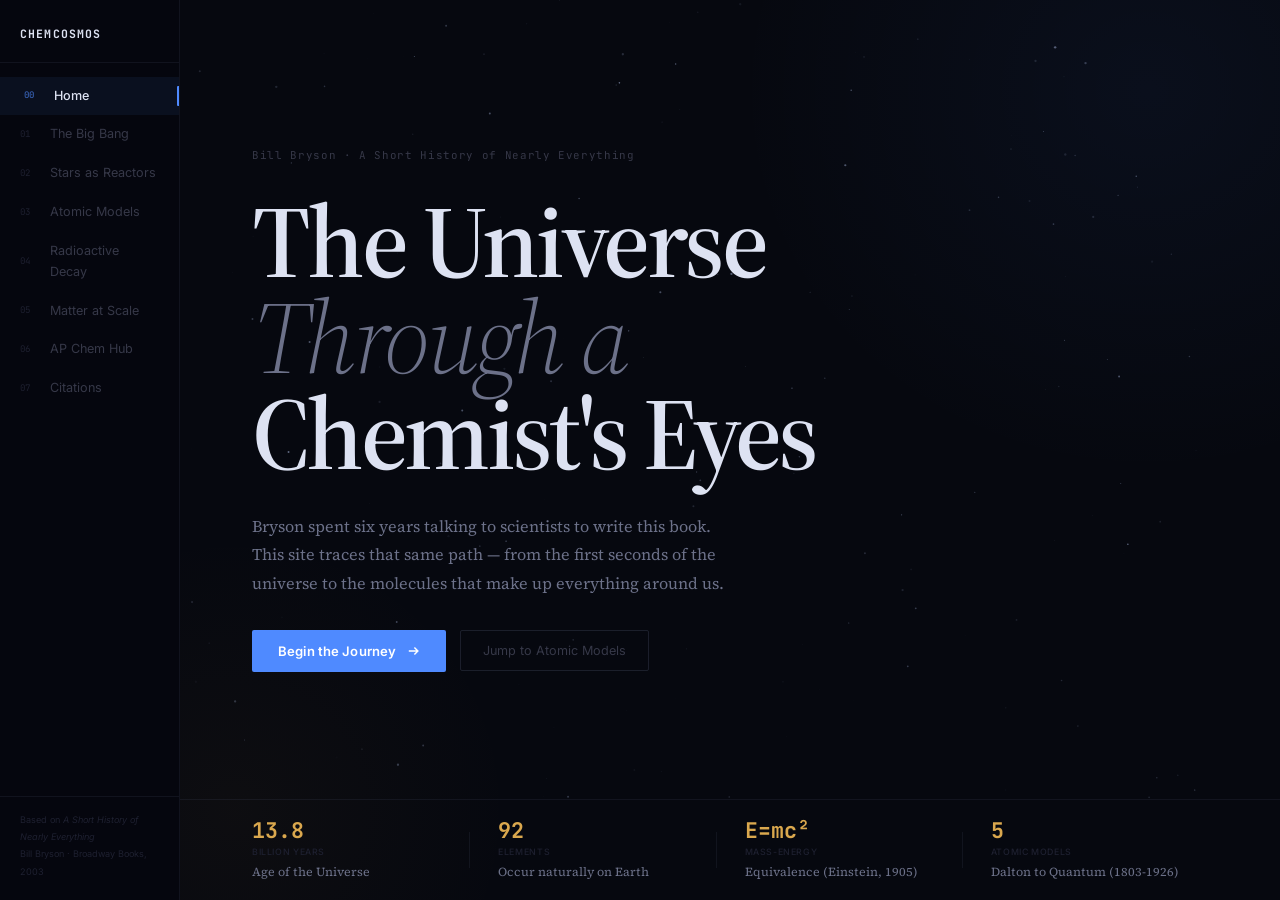
==== commit 47853ae7: "Complete redesign with interactive features - New cool scientific palette (cobalt blue + gold on voi" ====
--- a/index.html
+++ b/index.html
@@ -70,23 +70,19 @@
 
 <!-- MAIN -->
 <main class="main" id="main">
+<div class="reading-bar" id="readingBar" aria-hidden="true"></div>
 
 <!-- HOME -->
 <section class="page active" id="page-home">
   <div class="hero">
-    <div class="hero-eyebrow">AP Chemistry Final Project · Bill Bryson</div>
+    <canvas id="starCanvas" class="star-canvas" aria-hidden="true"></canvas>
+    <div class="hero-eyebrow">Bill Bryson · A Short History of Nearly Everything</div>
     <h1 class="hero-title">
       <span class="ht-line">The Universe</span>
       <span class="ht-line accent">Through a</span>
       <span class="ht-line">Chemist's Eyes</span>
     </h1>
-    <p class="hero-sub">Bryson spent six years talking to scientists to write this book. This project follows the same thread, from the first seconds of the universe to the molecules that make up everything around us.</p>
-
-    <div class="hero-tags">
-      <span class="htag">Big Idea: Energy</span>
-      <span class="htag">SP-1: Models &amp; Representations</span>
-      <span class="htag">SP-3: Representing Data</span>
-    </div>
+    <p class="hero-sub">Bryson spent six years talking to scientists to write this book. This site traces that same path — from the first seconds of the universe to the molecules that make up everything around us.</p>
 
     <div class="hero-cta-row">
       <button class="btn-primary" data-page="bigbang">
@@ -297,7 +293,10 @@
     <div class="synthesis-grid">
       <div class="syn-header">How stars produce different elements</div>
       <div class="syn-row">
-        <div class="syn-star small"><div class="syn-star-icon">☀</div><span>Low-mass Stars<br><small>0.1-8 M☉</small></span></div>
+        <div class="syn-type">
+          <span class="st-label st-low">Low-mass</span>
+          <span class="st-range">0.1–8 M☉</span>
+        </div>
         <div class="syn-arrow">→</div>
         <div class="syn-elements">
           <span class="el-badge el-h">H</span><span class="el-badge el-he">He</span><span class="el-badge el-c">C</span><span class="el-badge el-o">O</span><span class="el-badge el-n">N</span>
@@ -305,7 +304,10 @@
         <div class="syn-note">Produce C and O through the triple-alpha process. Leave behind a white dwarf.</div>
       </div>
       <div class="syn-row">
-        <div class="syn-star massive"><div class="syn-star-icon">★</div><span>Massive Stars<br><small>&gt;8 M☉</small></span></div>
+        <div class="syn-type">
+          <span class="st-label st-mass">Massive</span>
+          <span class="st-range">&gt;8 M☉</span>
+        </div>
         <div class="syn-arrow">→</div>
         <div class="syn-elements">
           <span class="el-badge el-c">C</span><span class="el-badge el-ne">Ne</span><span class="el-badge el-si">Si</span><span class="el-badge el-fe">Fe</span><span class="el-badge el-ni">Ni</span>
@@ -313,7 +315,10 @@
         <div class="syn-note">Run through shell-burning stages up to iron. End as neutron stars or black holes.</div>
       </div>
       <div class="syn-row">
-        <div class="syn-star sn"><div class="syn-star-icon">💥</div><span>Supernovae &amp;<br>Neutron Star Mergers</span></div>
+        <div class="syn-type">
+          <span class="st-label st-sn">Supernovae</span>
+          <span class="st-range">+ Neutron Star Mergers</span>
+        </div>
         <div class="syn-arrow">→</div>
         <div class="syn-elements">
           <span class="el-badge el-au">Au</span><span class="el-badge el-pt">Pt</span><span class="el-badge el-u">U</span><span class="el-badge el-pb">Pb</span><span class="el-badge el-sr">Sr</span>
@@ -343,16 +348,33 @@
     </div>
 
     <div class="model-timeline">
-      <div class="mt-nav">
-        <button class="mt-btn active" data-model="dalton"><span class="mt-year">1803</span><span class="mt-name">Dalton</span></button>
-        <div class="mt-connector"></div>
-        <button class="mt-btn" data-model="thomson"><span class="mt-year">1897</span><span class="mt-name">Thomson</span></button>
-        <div class="mt-connector"></div>
-        <button class="mt-btn" data-model="rutherford"><span class="mt-year">1911</span><span class="mt-name">Rutherford</span></button>
-        <div class="mt-connector"></div>
-        <button class="mt-btn" data-model="bohr"><span class="mt-year">1913</span><span class="mt-name">Bohr</span></button>
-        <div class="mt-connector"></div>
-        <button class="mt-btn" data-model="quantum"><span class="mt-year">1926</span><span class="mt-name">Quantum</span></button>
+      <div class="mt-timeline-nav">
+        <div class="mtn-track"></div>
+        <button class="mt-btn active" data-model="dalton">
+          <span class="mtn-year">1803</span>
+          <span class="mtn-dot"></span>
+          <span class="mtn-name">Dalton</span>
+        </button>
+        <button class="mt-btn" data-model="thomson">
+          <span class="mtn-year">1897</span>
+          <span class="mtn-dot"></span>
+          <span class="mtn-name">Thomson</span>
+        </button>
+        <button class="mt-btn" data-model="rutherford">
+          <span class="mtn-year">1911</span>
+          <span class="mtn-dot"></span>
+          <span class="mtn-name">Rutherford</span>
+        </button>
+        <button class="mt-btn" data-model="bohr">
+          <span class="mtn-year">1913</span>
+          <span class="mtn-dot"></span>
+          <span class="mtn-name">Bohr</span>
+        </button>
+        <button class="mt-btn" data-model="quantum">
+          <span class="mtn-year">1926</span>
+          <span class="mtn-dot"></span>
+          <span class="mtn-name">Quantum</span>
+        </button>
       </div>
 
       <div class="mt-display">
@@ -589,7 +611,6 @@
     </div>
 
     <div class="water-callout">
-      <div class="wc-icon">💧</div>
       <div class="wc-text">
         <h3>Why Water is Strange</h3>
         <p>Based on molar mass alone, water should boil around -80°C. H₂S, the next compound in the same group, boils at -60°C. Water boils 160 degrees higher than the trend predicts. Every organism on Earth exists partly because of that gap, which comes entirely from the O-H hydrogen bonds water forms with itself. It also explains why ice floats, which turns out to matter a great deal for aquatic life.</p>
@@ -801,10 +822,10 @@
     </div>
 
     <div class="cit-footer">
-      <p><strong>Project:</strong> AP Chemistry Final Project, Artifact of Learning</p>
+      <p><strong>AP Chemistry</strong> · Artifact of Learning</p>
       <p>Based on Bill Bryson's <em>A Short History of Nearly Everything</em> (2003)</p>
-      <p>Built from scratch: HTML, CSS, and JavaScript. No frameworks or libraries.</p>
-      <p>May 2025</p>
+      <p>HTML, CSS, and JavaScript — no external libraries.</p>
+      <p>May 2026</p>
     </div>
   </div>
 </section>
--- a/styles.css
+++ b/styles.css
@@ -1,44 +1,42 @@
-/* ═══════════════════════════════════════════════════════════
-   CHEMCOSMOS · Stellar Codex
-   Fonts: Source Serif 4 (display + body) · JetBrains Mono (data) · Inter (UI)
-═══════════════════════════════════════════════════════════ */
-
-/* ── TOKENS ─────────────────────────────────────────────── */
+/* ═══════════════════════════════════════════════════════
+   ChemCosmos — The Scientific Record
+   Fonts: Source Serif 4 · Inter · JetBrains Mono
+═══════════════════════════════════════════════════════ */
+
 :root {
-  --bg:       #0a0807;
-  --surface:  #121009;
-  --elevated: #1a1710;
-  --panel:    #221e18;
-
-  --border:    rgba(255,240,215,0.06);
-  --border-md: rgba(255,240,215,0.11);
-  --border-hi: rgba(204,88,58,0.42);
-
-  --coral:    #cc583a;
-  --coral-lt: #de7457;
-  --coral-d:  rgba(204,88,58,0.09);
-
-  --amber:    #bf8e3a;
-  --amber-lt: #d4a858;
-  --amber-d:  rgba(191,142,58,0.09);
-
-  --t1: #eee8de;
-  --t2: #8a7e72;
-  --t3: #4a4238;
-  --t4: #2c2620;
+  --bg:       #06080f;
+  --surface:  #0a0c18;
+  --elevated: #10121f;
+  --panel:    #181a2a;
+
+  --border:    rgba(170,185,230,0.07);
+  --border-md: rgba(170,185,230,0.13);
+  --border-hi: rgba(79,138,255,0.38);
+
+  --blue:     #4f8aff;
+  --blue-lt:  #7aa6ff;
+  --blue-d:   rgba(79,138,255,0.08);
+
+  --gold:     #c8923a;
+  --gold-lt:  #daa84e;
+  --gold-d:   rgba(200,146,58,0.09);
+
+  --t1: #dde2f2;
+  --t2: #6c7189;
+  --t3: #363848;
+  --t4: #1e2030;
 
   --fh: 'Source Serif 4', serif;
   --fu: 'Inter', sans-serif;
   --fb: 'Source Serif 4', serif;
   --fm: 'JetBrains Mono', monospace;
 
-  --sidebar: 220px;
-  --radius:  5px;
-  --radius-s: 3px;
+  --sidebar: 180px;
+  --radius:  4px;
+  --radius-s: 2px;
   --ease: cubic-bezier(0.16, 1, 0.3, 1);
 }
 
-/* ── RESET ───────────────────────────────────────────────── */
 *, *::before, *::after { box-sizing: border-box; margin: 0; padding: 0; }
 html { height: 100%; }
 body {
@@ -61,12 +59,12 @@
 ::-webkit-scrollbar-track { background: transparent; }
 ::-webkit-scrollbar-thumb { background: var(--border-md); border-radius: 2px; }
 
-/* ── SIDEBAR ─────────────────────────────────────────────── */
+/* ── SIDEBAR ──────────────────────────────────────────── */
 .sidebar {
   position: fixed;
   left: 0; top: 0; bottom: 0;
   width: var(--sidebar);
-  background: #0d0b09;
+  background: #05060e;
   border-right: 1px solid var(--border);
   display: flex;
   flex-direction: column;
@@ -75,87 +73,81 @@
 }
 
 .sidebar-brand {
-  display: flex;
-  flex-direction: column;
-  gap: 4px;
-  padding: 28px 22px 22px;
+  padding: 28px 20px 22px;
   border-bottom: 1px solid var(--border);
 }
 .brand-name {
   display: block;
-  font-family: var(--fu);
-  font-size: 1.05rem;
-  font-weight: 600;
-  letter-spacing: 0.01em;
+  font-family: var(--fm);
+  font-size: 0.72rem;
+  font-weight: 700;
+  letter-spacing: 0.1em;
+  text-transform: uppercase;
   color: var(--t1);
   line-height: 1;
 }
-.brand-sub {
-  display: block;
-  font-family: var(--fu);
-  font-size: 0.6rem;
-  color: var(--t3);
-  letter-spacing: 0.06em;
-  text-transform: uppercase;
-  margin-top: 2px;
-}
 
 .sidebar-nav {
   flex: 1;
-  padding: 10px 0;
+  padding: 14px 0 10px;
   overflow-y: auto;
   display: flex;
   flex-direction: column;
-  gap: 1px;
 }
 .sn-item {
   display: flex;
   align-items: center;
-  gap: 12px;
-  padding: 10px 22px;
+  gap: 10px;
+  padding: 9px 20px;
+  font-family: var(--fu);
+  font-size: 0.79rem;
+  font-weight: 400;
+  color: var(--t3);
+  transition: color 0.15s, background 0.15s;
   position: relative;
-  font-family: var(--fu);
-  font-size: 0.82rem;
-  font-weight: 500;
-  color: var(--t3);
-  transition: color 0.18s, background 0.18s;
-  border-left: 2px solid transparent;
-}
-.sn-item:hover { color: var(--t2); background: rgba(255,240,215,0.02); }
+}
+.sn-item:hover { color: var(--t2); background: rgba(170,185,230,0.03); }
 .sn-item.active {
   color: var(--t1);
-  background: rgba(204,88,58,0.06);
-  border-left-color: var(--coral);
+  background: rgba(79,138,255,0.07);
+  font-weight: 500;
+}
+.sn-item.active::after {
+  content: '';
+  position: absolute;
+  right: 0; top: 25%; bottom: 25%;
+  width: 2px;
+  background: var(--blue);
+  border-radius: 1px 0 0 1px;
 }
 .sn-num {
   font-family: var(--fm);
-  font-size: 0.62rem;
-  font-weight: 700;
+  font-size: 0.57rem;
   color: var(--t4);
   letter-spacing: 0.04em;
   flex-shrink: 0;
-  width: 22px;
-  transition: color 0.18s;
-}
-.sn-item.active .sn-num { color: var(--coral); }
+  width: 20px;
+  transition: color 0.15s;
+}
+.sn-item.active .sn-num { color: var(--blue); opacity: 0.65; }
 .sn-label { flex: 1; }
 
 .sidebar-footer {
-  padding: 14px 22px 20px;
+  padding: 14px 20px 20px;
   border-top: 1px solid var(--border);
   font-family: var(--fu);
-  font-size: 0.59rem;
+  font-size: 0.57rem;
   color: var(--t4);
   line-height: 1.9;
 }
 
-/* ── MOBILE HEADER ───────────────────────────────────────── */
+/* ── MOBILE HEADER ────────────────────────────────────── */
 .mobile-header {
   display: none;
   position: fixed;
   top: 0; left: 0; right: 0;
   height: 52px;
-  background: rgba(10,8,7,0.97);
+  background: rgba(6,8,15,0.97);
   backdrop-filter: blur(12px);
   border-bottom: 1px solid var(--border);
   align-items: center;
@@ -169,16 +161,16 @@
   justify-content: center; gap: 5px; padding: 6px;
 }
 .mob-menu span { display: block; height: 1.5px; background: var(--t2); border-radius: 2px; }
-.mob-title { font-family: var(--fu); font-size: 0.95rem; font-weight: 600; color: var(--t1); flex: 1; }
-.mob-page-indicator { font-family: var(--fu); font-size: 0.65rem; font-weight: 500; color: var(--coral); }
+.mob-title { font-family: var(--fm); font-size: 0.7rem; font-weight: 700; letter-spacing: 0.09em; text-transform: uppercase; color: var(--t1); flex: 1; }
+.mob-page-indicator { font-family: var(--fu); font-size: 0.64rem; font-weight: 500; color: var(--blue); }
 .mob-overlay {
   display: none;
   position: fixed; inset: 0;
-  background: rgba(0,0,0,0.7);
+  background: rgba(0,0,0,0.75);
   z-index: 99;
 }
 
-/* ── MAIN / PAGES ────────────────────────────────────────── */
+/* ── MAIN / PAGES ─────────────────────────────────────── */
 .main {
   position: fixed;
   left: var(--sidebar);
@@ -190,49 +182,83 @@
   position: absolute; inset: 0;
   overflow-y: auto; overflow-x: hidden;
   opacity: 0; pointer-events: none;
-  transform: translateY(8px);
-  transition: opacity 0.32s var(--ease), transform 0.32s var(--ease);
+  transform: translateY(10px);
+  transition: opacity 0.28s var(--ease), transform 0.28s var(--ease);
 }
 .page.active { opacity: 1; pointer-events: all; transform: translateY(0); }
 
-.page-wrap { max-width: 1060px; margin: 0 auto; padding: 52px 44px 80px; }
-
+.page-wrap { max-width: 1060px; margin: 0 auto; padding: 52px 52px 88px; }
+
+/* ── PAGE HEADER ──────────────────────────────────────── */
 .page-header {
-  display: flex; align-items: flex-start; gap: 22px;
-  margin-bottom: 44px; padding-bottom: 28px;
+  position: relative;
+  margin-bottom: 52px;
+  padding-bottom: 32px;
   border-bottom: 1px solid var(--border);
+  overflow: hidden;
 }
 .ph-num {
-  font-family: var(--fu); font-size: 3.8rem; font-weight: 700; line-height: 1;
-  color: rgba(255,220,180,0.05); letter-spacing: -0.04em; flex-shrink: 0; user-select: none;
-}
+  position: absolute;
+  right: -12px; top: -32px;
+  font-family: var(--fh);
+  font-size: 11rem;
+  font-weight: 700;
+  line-height: 1;
+  color: rgba(180,190,240,0.025);
+  letter-spacing: -0.05em;
+  user-select: none;
+  pointer-events: none;
+  z-index: 0;
+}
+.ph-text { position: relative; z-index: 1; }
 .ph-eyebrow {
-  font-family: var(--fu); font-size: 0.62rem; font-weight: 600;
-  letter-spacing: 0.1em; text-transform: uppercase; color: var(--coral); margin-bottom: 8px;
+  font-family: var(--fm);
+  font-size: 0.58rem;
+  font-weight: 400;
+  letter-spacing: 0.13em;
+  text-transform: uppercase;
+  color: var(--blue);
+  opacity: 0.72;
+  margin-bottom: 12px;
 }
 .ph-title {
-  font-family: var(--fh); font-size: 2.1rem; font-weight: 700;
-  letter-spacing: -0.02em; line-height: 1.08; color: var(--t1); margin-bottom: 10px;
+  font-family: var(--fh);
+  font-size: clamp(1.9rem, 3.2vw, 2.8rem);
+  font-weight: 600;
+  letter-spacing: -0.025em;
+  line-height: 1.06;
+  color: var(--t1);
+  margin-bottom: 14px;
 }
 .ph-sub {
-  font-family: var(--fb); font-size: 0.96rem; color: var(--t2); line-height: 1.7; max-width: 560px;
-}
-
-/* ── AP BOX ──────────────────────────────────────────────── */
+  font-family: var(--fb);
+  font-size: 0.95rem;
+  color: var(--t2);
+  line-height: 1.72;
+  max-width: 540px;
+}
+
+/* ── AP ANNOTATION ────────────────────────────────────── */
 .ap-box {
-  border-top: 1px solid var(--border);
-  padding-top: 24px;
-  margin-top: 48px;
+  margin-top: 52px;
+  padding: 0 0 0 22px;
+  border-left: 2px solid rgba(79,138,255,0.3);
 }
 .apb-header {
-  font-family: var(--fm); font-size: 0.58rem; font-weight: 500;
-  letter-spacing: 0.09em; text-transform: uppercase; color: var(--t3); margin-bottom: 10px;
-}
-.ap-box p { font-family: var(--fb); font-size: 0.92rem; color: var(--t2); line-height: 1.78; }
+  font-family: var(--fm);
+  font-size: 0.56rem;
+  font-weight: 500;
+  letter-spacing: 0.11em;
+  text-transform: uppercase;
+  color: var(--blue);
+  opacity: 0.7;
+  margin-bottom: 10px;
+}
+.ap-box p { font-family: var(--fb); font-size: 0.91rem; color: var(--t2); line-height: 1.78; }
 .ap-box strong { color: var(--t1); font-weight: 500; }
 
-/* ── CARD GRID & CARDS ───────────────────────────────────── */
-.card-grid { display: grid; gap: 16px; margin-bottom: 28px; }
+/* ── CARDS ────────────────────────────────────────────── */
+.card-grid { display: grid; gap: 18px; margin-bottom: 32px; }
 .cg-2 { grid-template-columns: 1fr 1fr; }
 .cg-3 { grid-template-columns: repeat(3, 1fr); }
 
@@ -240,237 +266,335 @@
   background: var(--surface);
   border: 1px solid var(--border);
   border-radius: var(--radius);
-  padding: 22px;
-  transition: border-color 0.18s;
+  padding: 24px 26px;
+  transition: border-color 0.2s;
 }
 .card:hover { border-color: var(--border-md); }
-.card-gold { border-color: rgba(191,142,58,0.14); }
-.card-gold:hover { border-color: rgba(191,142,58,0.3); }
+.card-gold { border-left: 2px solid rgba(200,146,58,0.25); }
 .card-featured { background: var(--elevated); border-color: var(--border-md); }
 .card h3 {
-  font-family: var(--fh); font-size: 0.95rem; font-weight: 600;
-  letter-spacing: -0.01em; color: var(--t1); margin-bottom: 10px;
-}
-.card p { font-family: var(--fb); font-size: 0.9rem; color: var(--t2); line-height: 1.75; margin-bottom: 10px; }
+  font-family: var(--fh);
+  font-size: 1.02rem;
+  font-weight: 600;
+  letter-spacing: -0.015em;
+  color: var(--t1);
+  margin-bottom: 12px;
+}
+.card p { font-family: var(--fb); font-size: 0.91rem; color: var(--t2); line-height: 1.78; margin-bottom: 12px; }
 .card p:last-child { margin-bottom: 0; }
 .card-note {
-  font-size: 0.79rem !important; color: var(--t3) !important;
+  font-size: 0.8rem !important; color: var(--t3) !important;
   font-style: italic; border-top: 1px solid var(--border);
-  padding-top: 10px; margin-top: 12px !important;
-}
-.card-icon { display: none; }
-.ci-cyan { display: none; }
-.ci-gold { display: none; }
+  padding-top: 12px; margin-top: 14px !important;
+}
 
 .formula-block {
-  font-family: var(--fm); font-size: 1.1rem; font-weight: 700; color: var(--t1);
-  padding: 4px 0; margin: 12px 0; letter-spacing: 0.02em;
+  font-family: var(--fm); font-size: 1.35rem; font-weight: 700; color: var(--gold-lt);
+  padding: 6px 0; margin: 16px 0; letter-spacing: 0.02em;
 }
 
 /* plasma vis */
 .plasma-vis { display: flex; align-items: center; gap: 8px; flex-wrap: wrap; margin: 14px 0; padding: 12px; background: var(--bg); border-radius: var(--radius-s); border: 1px solid var(--border); }
 .pv-particle { width: 11px; height: 11px; border-radius: 50%; animation: pv-float 2s ease-in-out infinite; }
-.pv-p { background: var(--amber); }
-.pv-e { background: var(--coral-lt); }
+.pv-p { background: var(--gold); }
+.pv-e { background: var(--blue-lt); }
 .pv-particle:nth-child(2) { animation-delay: 0.3s; }
 .pv-particle:nth-child(3) { animation-delay: 0.7s; }
 .pv-particle:nth-child(4) { animation-delay: 1s; }
 .pv-particle:nth-child(5) { animation-delay: 1.4s; }
 .pv-particle:nth-child(6) { animation-delay: 1.8s; }
 @keyframes pv-float { 0%,100% { transform: translateY(0); } 50% { transform: translateY(-5px); } }
-.pv-label { width: 100%; font-family: var(--fu); font-size: 0.6rem; color: var(--t3); letter-spacing: 0.04em; margin-top: 4px; }
+.pv-label { width: 100%; font-family: var(--fu); font-size: 0.59rem; color: var(--t3); letter-spacing: 0.04em; margin-top: 4px; }
 
 /* abundance chart */
 .abundance-chart { margin: 14px 0; }
 .ab-row { display: flex; align-items: center; gap: 10px; margin-bottom: 8px; }
 .ab-el { font-family: var(--fm); font-size: 0.75rem; color: var(--t2); width: 28px; flex-shrink: 0; }
-.ab-bar { flex: 1; height: 16px; background: var(--bg); border-radius: 2px; overflow: hidden; border: 1px solid var(--border); }
+.ab-bar { flex: 1; height: 15px; background: var(--bg); border-radius: 2px; overflow: hidden; border: 1px solid var(--border); }
 .ab-fill { height: 100%; border-radius: 2px; }
-.ab-fill[data-color="cyan"] { background: var(--coral); }
-.ab-fill[data-color="gold"] { background: var(--amber); }
+.ab-fill[data-color="cyan"] { background: var(--blue); }
+.ab-fill[data-color="gold"] { background: var(--gold); }
 .ab-fill[data-color="dim"]  { background: var(--t4); min-width: 4px; }
-.ab-pct { font-family: var(--fm); font-size: 0.67rem; color: var(--t3); width: 36px; flex-shrink: 0; text-align: right; }
-
-/* timeline (Big Bang) */
-.timeline-h { margin-bottom: 36px; overflow-x: auto; padding-bottom: 8px; }
+.ab-pct { font-family: var(--fm); font-size: 0.66rem; color: var(--t3); width: 36px; flex-shrink: 0; text-align: right; }
+
+/* Big Bang timeline */
+.timeline-h { margin-bottom: 40px; overflow-x: auto; padding-bottom: 8px; }
 .tlh-track { display: flex; align-items: flex-start; gap: 0; min-width: 760px; padding: 16px 0; }
 .tlh-node { display: flex; flex-direction: column; align-items: center; gap: 8px; flex: 1; }
-.tlh-dot { width: 10px; height: 10px; border-radius: 50%; flex-shrink: 0; z-index: 1; }
-.tlh-dot.gold { background: var(--amber); }
-.tlh-dot.cyan { background: var(--coral); }
-.tlh-line { flex: 1; height: 1px; background: var(--border-md); margin-top: 22px; align-self: flex-start; }
-.tlh-time { font-family: var(--fm); font-size: 0.6rem; color: var(--coral); letter-spacing: 0.04em; white-space: nowrap; }
+.tlh-dot { width: 9px; height: 9px; border-radius: 50%; flex-shrink: 0; z-index: 1; }
+.tlh-dot.gold { background: var(--gold); }
+.tlh-dot.cyan { background: var(--blue); }
+.tlh-line { flex: 1; height: 1px; background: var(--border-md); margin-top: 21px; align-self: flex-start; }
+.tlh-time { font-family: var(--fm); font-size: 0.58rem; color: var(--blue); letter-spacing: 0.04em; white-space: nowrap; opacity: 0.8; }
 .tlh-event { font-family: var(--fb); font-size: 0.77rem; color: var(--t2); text-align: center; line-height: 1.4; max-width: 120px; }
 .tlh-event small { color: var(--t3); }
 
-/* ══════════════════════════════════════════════════════════
+/* ═══════════════════════════════════════════════════════
    HOME PAGE
-══════════════════════════════════════════════════════════ */
+═══════════════════════════════════════════════════════ */
 #page-home {
   overflow: hidden;
   display: flex;
   flex-direction: column;
   background:
-    radial-gradient(ellipse 60% 70% at 90% 20%, rgba(204,88,58,0.07) 0%, transparent 55%),
-    radial-gradient(ellipse 40% 50% at 8% 85%, rgba(191,142,58,0.06) 0%, transparent 55%),
+    radial-gradient(ellipse 68% 78% at 88% 10%, rgba(79,138,255,0.055) 0%, transparent 55%),
+    radial-gradient(ellipse 46% 56% at 5% 90%, rgba(200,146,58,0.038) 0%, transparent 55%),
     var(--bg);
 }
 
 .hero {
-  flex: 1; display: flex; flex-direction: column; justify-content: center;
-  padding: 60px 64px 40px; position: relative; max-width: 860px;
+  flex: 1;
+  display: flex;
+  flex-direction: column;
+  justify-content: center;
+  padding: 64px 72px 44px;
+  max-width: 1020px;
 }
 .hero-eyebrow {
-  font-family: var(--fu); font-size: 0.6rem; font-weight: 600;
-  letter-spacing: 0.12em; text-transform: uppercase; color: var(--coral);
-  margin-bottom: 20px; display: flex; align-items: center; gap: 10px;
-}
-.hero-eyebrow::before {
-  content: ''; display: inline-block;
-  width: 24px; height: 1px; background: var(--coral);
-}
-.hero-title { display: flex; flex-direction: column; gap: 0; margin-bottom: 22px; }
+  font-family: var(--fm);
+  font-size: 0.68rem;
+  font-weight: 400;
+  letter-spacing: 0.06em;
+  color: var(--t3);
+  margin-bottom: 28px;
+}
+.hero-title { display: flex; flex-direction: column; gap: 0; margin-bottom: 30px; }
 .ht-line {
   font-family: var(--fh);
-  font-size: clamp(3rem, 6.4vw, 5.4rem);
-  font-weight: 600; letter-spacing: -0.02em; line-height: 0.96; color: var(--t1);
-}
-.ht-line.accent { color: var(--coral-lt); }
+  font-size: clamp(3.8rem, 8vw, 7.2rem);
+  font-weight: 600;
+  letter-spacing: -0.035em;
+  line-height: 0.94;
+  color: var(--t1);
+}
+.ht-line.accent {
+  font-style: italic;
+  font-weight: 300;
+  color: var(--t2);
+}
 .hero-sub {
-  font-family: var(--fb); font-size: 1rem; color: var(--t2);
-  line-height: 1.75; max-width: 500px; margin-bottom: 24px;
-}
-
-.hero-tags { display: flex; gap: 7px; flex-wrap: wrap; margin-bottom: 28px; }
-.htag {
-  padding: 5px 12px;
-  background: rgba(255,240,215,0.03);
+  font-family: var(--fb);
+  font-size: 1.02rem;
+  color: var(--t2);
+  line-height: 1.76;
+  max-width: 480px;
+  margin-bottom: 32px;
+}
+
+.hero-tags { display: none; }
+.htag { display: none; }
+
+.hero-cta-row { display: flex; align-items: center; gap: 14px; }
+.btn-primary {
+  display: inline-flex; align-items: center; gap: 10px;
+  padding: 13px 26px;
+  background: var(--blue); color: #fff;
+  font-family: var(--fu); font-size: 0.82rem; font-weight: 600;
+  letter-spacing: 0.01em;
+  border-radius: 2px;
+  transition: background 0.15s;
+}
+.btn-primary:hover { background: var(--blue-lt); }
+.btn-primary svg { width: 14px; height: 14px; }
+.btn-ghost {
+  padding: 12px 22px;
   border: 1px solid var(--border-md);
   border-radius: 2px;
-  font-family: var(--fu); font-size: 0.65rem;
-  font-weight: 500; color: var(--t3); letter-spacing: 0.03em;
-}
-
-.hero-cta-row { display: flex; align-items: center; gap: 12px; }
-.btn-primary {
-  display: inline-flex; align-items: center; gap: 9px; padding: 12px 22px;
-  background: var(--coral); color: #fff;
-  font-family: var(--fu); font-size: 0.82rem; font-weight: 700;
-  letter-spacing: 0.04em; text-transform: uppercase; border-radius: 3px;
-  transition: background 0.15s, opacity 0.15s;
-}
-.btn-primary:hover { background: var(--coral-lt); }
-.btn-primary svg { width: 14px; height: 14px; }
-.btn-ghost {
-  padding: 11px 20px; border: 1px solid var(--border-md);
-  border-radius: 3px; font-family: var(--fu); font-size: 0.79rem;
-  font-weight: 500; letter-spacing: 0.02em; color: var(--t3);
+  font-family: var(--fu); font-size: 0.79rem; font-weight: 400;
+  color: var(--t3);
   transition: border-color 0.15s, color 0.15s;
 }
-.btn-ghost:hover { border-color: var(--border-hi); color: var(--t2); }
+.btn-ghost:hover { border-color: rgba(79,138,255,0.22); color: var(--t2); }
 
 .stat-strip {
-  display: flex; align-items: center; padding: 18px 64px;
+  display: flex; align-items: center;
+  padding: 20px 72px;
   border-top: 1px solid var(--border);
-  background: rgba(10,8,7,0.5); gap: 0; flex-shrink: 0;
-}
-.stat { flex: 1; display: flex; flex-direction: column; gap: 2px; padding: 0 20px; }
-.stat-num { font-family: var(--fm); font-size: 1.1rem; font-weight: 700; color: var(--amber-lt); }
-.stat-unit { font-family: var(--fu); font-size: 0.57rem; font-weight: 600; color: var(--t4); letter-spacing: 0.06em; text-transform: uppercase; }
-.stat-label { font-family: var(--fb); font-size: 0.74rem; color: var(--t3); line-height: 1.4; }
-.stat-div { width: 1px; height: 32px; background: var(--border); flex-shrink: 0; }
-
-/* ── STARS PAGE ──────────────────────────────────────────── */
-.fusion-chain { margin: 16px 0; display: flex; flex-direction: column; align-items: center; gap: 0; }
-.fc-step { background: var(--bg); border: 1px solid var(--border); border-radius: var(--radius-s); padding: 11px 16px; width: 100%; }
+  gap: 0; flex-shrink: 0;
+}
+.stat { flex: 1; padding: 0 28px; }
+.stat:first-child { padding-left: 0; }
+.stat-num { font-family: var(--fm); font-size: 1.35rem; font-weight: 700; color: var(--gold-lt); line-height: 1; margin-bottom: 4px; display: block; }
+.stat-unit { font-family: var(--fu); font-size: 0.55rem; font-weight: 500; color: var(--t4); letter-spacing: 0.07em; text-transform: uppercase; display: block; margin-bottom: 3px; }
+.stat-label { font-family: var(--fb); font-size: 0.77rem; color: var(--t2); line-height: 1.4; display: block; }
+.stat-div { width: 1px; height: 36px; background: var(--border); flex-shrink: 0; }
+
+/* ── STARS PAGE ───────────────────────────────────────── */
+.fusion-chain { margin: 18px 0; display: flex; flex-direction: column; align-items: center; gap: 0; }
+.fc-step { background: var(--bg); border: 1px solid var(--border); border-radius: var(--radius-s); padding: 12px 16px; width: 100%; }
 .fc-eq { display: flex; align-items: center; gap: 7px; flex-wrap: wrap; margin-bottom: 5px; }
-.fc-arrow { color: var(--t4); font-size: 1rem; padding: 2px 0; }
-.fc-label { font-family: var(--fm); font-size: 0.6rem; color: var(--t3); letter-spacing: 0.05em; }
-.nuc { font-family: var(--fm); font-size: 0.88rem; font-weight: 700; color: var(--coral-lt); padding: 2px 7px; background: var(--coral-d); border-radius: 3px; border: 1px solid rgba(204,88,58,0.22); }
-.nuc-gold { color: var(--amber-lt); background: var(--amber-d); border-color: rgba(191,142,58,0.22); }
-.nuc-e { color: #f9a8d4; background: rgba(249,168,212,0.07); border-color: rgba(249,168,212,0.22); }
+.fc-arrow { color: var(--t4); font-size: 0.95rem; padding: 2px 0; }
+.fc-label { font-family: var(--fm); font-size: 0.59rem; color: var(--t3); letter-spacing: 0.05em; }
+.nuc { font-family: var(--fm); font-size: 0.88rem; font-weight: 700; color: var(--blue-lt); padding: 2px 7px; background: var(--blue-d); border-radius: 2px; border: 1px solid rgba(79,138,255,0.2); }
+.nuc-gold { color: var(--gold-lt); background: var(--gold-d); border-color: rgba(200,146,58,0.2); }
+.nuc-e { color: #f9a8d4; background: rgba(249,168,212,0.07); border-color: rgba(249,168,212,0.2); }
 .nuc-n { color: var(--t3); background: var(--border); border-color: var(--border-md); }
-.nuc-g { color: #a78bfa; background: rgba(167,139,250,0.07); border-color: rgba(167,139,250,0.22); }
+.nuc-g { color: #a78bfa; background: rgba(167,139,250,0.07); border-color: rgba(167,139,250,0.2); }
 .op { color: var(--t3); font-family: var(--fm); font-size: 0.85rem; }
+
 .binding-chart { margin: 14px 0; }
-.chart-label { font-family: var(--fu); font-size: 0.6rem; color: var(--t3); margin-top: 8px; line-height: 1.5; }
-.synthesis-grid { background: var(--surface); border: 1px solid var(--border); border-radius: var(--radius); overflow: hidden; margin-bottom: 28px; }
-.syn-header { background: var(--elevated); padding: 11px 22px; font-family: var(--fu); font-size: 0.68rem; font-weight: 600; letter-spacing: 0.08em; text-transform: uppercase; color: var(--t3); border-bottom: 1px solid var(--border); }
-.syn-row { display: flex; align-items: center; gap: 18px; padding: 15px 22px; border-bottom: 1px solid var(--border); transition: background 0.15s; }
+.binding-chart canvas { width: 100%; height: auto; display: block; }
+.chart-label { font-family: var(--fu); font-size: 0.59rem; color: var(--t3); margin-top: 8px; line-height: 1.5; }
+
+.synthesis-grid {
+  background: var(--surface); border: 1px solid var(--border);
+  border-radius: var(--radius); overflow: hidden; margin-bottom: 32px;
+}
+.syn-header {
+  background: var(--elevated); padding: 12px 24px;
+  font-family: var(--fu); font-size: 0.65rem; font-weight: 600;
+  letter-spacing: 0.09em; text-transform: uppercase; color: var(--t3);
+  border-bottom: 1px solid var(--border);
+}
+.syn-row {
+  display: flex; align-items: center; gap: 20px;
+  padding: 16px 24px; border-bottom: 1px solid var(--border);
+  transition: background 0.15s;
+}
 .syn-row:last-child { border-bottom: none; }
 .syn-row:hover { background: var(--elevated); }
-.syn-star { display: flex; flex-direction: column; align-items: center; gap: 4px; min-width: 85px; font-family: var(--fu); font-size: 0.6rem; color: var(--t3); text-align: center; }
-.syn-star-icon { font-size: 1.5rem; }
-.syn-star.massive .syn-star-icon { color: var(--amber-lt); }
-.syn-arrow { color: var(--t4); font-size: 1rem; }
+
+/* New type badges — no emoji */
+.syn-type { display: flex; flex-direction: column; gap: 4px; min-width: 100px; }
+.st-label {
+  font-family: var(--fu); font-size: 0.64rem; font-weight: 600;
+  letter-spacing: 0.05em; text-transform: uppercase;
+  padding: 2px 8px; border-radius: 2px;
+  display: inline-block; align-self: flex-start;
+}
+.st-low  { color: var(--gold-lt); background: rgba(200,146,58,0.1); }
+.st-mass { color: var(--blue-lt); background: var(--blue-d); }
+.st-sn   { color: #c4b5fd; background: rgba(196,181,253,0.1); }
+.st-range { font-family: var(--fm); font-size: 0.58rem; color: var(--t3); }
+
+.syn-arrow { color: var(--t4); font-size: 0.95rem; flex-shrink: 0; }
 .syn-elements { display: flex; gap: 5px; flex-wrap: wrap; min-width: 170px; }
-.el-badge { font-family: var(--fm); font-size: 0.7rem; font-weight: 700; padding: 2px 7px; border-radius: 3px; border: 1px solid; }
-.el-h  { color: #60a5fa; background: rgba(96,165,250,0.07); border-color: rgba(96,165,250,0.22); }
-.el-he { color: var(--amber-lt); background: var(--amber-d); border-color: rgba(191,142,58,0.22); }
-.el-c  { color: #a78bfa; background: rgba(167,139,250,0.07); border-color: rgba(167,139,250,0.22); }
-.el-o  { color: var(--coral-lt); background: var(--coral-d); border-color: rgba(204,88,58,0.22); }
-.el-n  { color: #6ee7b7; background: rgba(110,231,183,0.07); border-color: rgba(110,231,183,0.22); }
-.el-ne { color: #fca5a5; background: rgba(252,165,165,0.07); border-color: rgba(252,165,165,0.22); }
-.el-si { color: #93c5fd; background: rgba(147,197,253,0.07); border-color: rgba(147,197,253,0.22); }
-.el-fe { color: #f97316; background: rgba(249,115,22,0.07); border-color: rgba(249,115,22,0.22); }
-.el-ni { color: #d1d5db; background: rgba(209,213,219,0.07); border-color: rgba(209,213,219,0.22); }
-.el-au { color: var(--amber-lt); background: var(--amber-d); border-color: rgba(191,142,58,0.4); }
-.el-pt { color: #e5e7eb; background: rgba(229,231,235,0.07); border-color: rgba(229,231,235,0.22); }
-.el-u  { color: #4ade80; background: rgba(74,222,128,0.07); border-color: rgba(74,222,128,0.22); }
-.el-pb { color: #9ca3af; background: rgba(156,163,175,0.07); border-color: rgba(156,163,175,0.22); }
-.el-sr { color: #c4b5fd; background: rgba(196,181,253,0.07); border-color: rgba(196,181,253,0.22); }
-.syn-note { font-family: var(--fb); font-size: 0.81rem; color: var(--t3); flex: 1; line-height: 1.5; }
-
-/* ── ATOMIC TIMELINE ─────────────────────────────────────── */
-.model-timeline { margin-bottom: 28px; }
-.mt-nav { display: flex; align-items: center; gap: 0; margin-bottom: 28px; overflow-x: auto; padding-bottom: 4px; }
-.mt-connector { flex: 1; height: 1px; background: var(--border); min-width: 16px; }
+.el-badge { font-family: var(--fm); font-size: 0.69rem; font-weight: 700; padding: 2px 7px; border-radius: 2px; border: 1px solid; }
+.el-h  { color: #60a5fa; background: rgba(96,165,250,0.07); border-color: rgba(96,165,250,0.2); }
+.el-he { color: var(--gold-lt); background: var(--gold-d); border-color: rgba(200,146,58,0.2); }
+.el-c  { color: #a78bfa; background: rgba(167,139,250,0.07); border-color: rgba(167,139,250,0.2); }
+.el-o  { color: var(--blue-lt); background: var(--blue-d); border-color: rgba(79,138,255,0.2); }
+.el-n  { color: #6ee7b7; background: rgba(110,231,183,0.07); border-color: rgba(110,231,183,0.2); }
+.el-ne { color: #fca5a5; background: rgba(252,165,165,0.07); border-color: rgba(252,165,165,0.2); }
+.el-si { color: #93c5fd; background: rgba(147,197,253,0.07); border-color: rgba(147,197,253,0.2); }
+.el-fe { color: #f97316; background: rgba(249,115,22,0.07); border-color: rgba(249,115,22,0.2); }
+.el-ni { color: #d1d5db; background: rgba(209,213,219,0.07); border-color: rgba(209,213,219,0.2); }
+.el-au { color: var(--gold-lt); background: var(--gold-d); border-color: rgba(200,146,58,0.38); }
+.el-pt { color: #e5e7eb; background: rgba(229,231,235,0.07); border-color: rgba(229,231,235,0.2); }
+.el-u  { color: #4ade80; background: rgba(74,222,128,0.07); border-color: rgba(74,222,128,0.2); }
+.el-pb { color: #9ca3af; background: rgba(156,163,175,0.07); border-color: rgba(156,163,175,0.2); }
+.el-sr { color: #c4b5fd; background: rgba(196,181,253,0.07); border-color: rgba(196,181,253,0.2); }
+.syn-note { font-family: var(--fb); font-size: 0.82rem; color: var(--t3); flex: 1; line-height: 1.55; }
+
+/* ── ATOMIC TIMELINE ──────────────────────────────────── */
+.model-timeline { margin-bottom: 32px; }
+
+.mt-timeline-nav {
+  position: relative;
+  display: flex;
+  align-items: flex-start;
+  justify-content: space-between;
+  margin-bottom: 36px;
+  overflow-x: auto;
+  padding-bottom: 4px;
+}
+.mtn-track {
+  position: absolute;
+  top: 20px;
+  left: 0; right: 0;
+  height: 1px;
+  background: var(--border-md);
+  z-index: 0;
+  pointer-events: none;
+}
 .mt-btn {
-  display: flex; flex-direction: column; align-items: center; gap: 3px;
-  padding: 9px 14px; border-radius: var(--radius-s);
-  background: var(--surface); border: 1px solid var(--border);
-  transition: all 0.18s; flex-shrink: 0;
-}
-.mt-btn:hover { border-color: var(--border-md); color: var(--t2); }
-.mt-btn.active { background: var(--elevated); border-color: var(--coral); color: var(--t1); }
-.mt-year { font-family: var(--fm); font-size: 0.6rem; color: var(--t3); }
-.mt-btn.active .mt-year { color: var(--coral); }
-.mt-name { font-family: var(--fu); font-size: 0.8rem; font-weight: 500; }
+  display: flex;
+  flex-direction: column;
+  align-items: center;
+  gap: 5px;
+  position: relative;
+  z-index: 1;
+  padding: 0 8px;
+  min-width: 72px;
+  background: none;
+  border: none;
+  cursor: pointer;
+  transition: all 0.18s;
+}
+.mtn-year {
+  display: block;
+  font-family: var(--fm);
+  font-size: 0.57rem;
+  color: var(--t3);
+  letter-spacing: 0.04em;
+  line-height: 1;
+  transition: color 0.18s;
+  white-space: nowrap;
+  margin-bottom: 1px;
+}
+.mtn-dot {
+  display: block;
+  width: 10px; height: 10px;
+  border-radius: 50%;
+  background: var(--surface);
+  border: 1.5px solid var(--t3);
+  transition: all 0.2s;
+  flex-shrink: 0;
+}
+.mtn-name {
+  display: block;
+  font-family: var(--fu);
+  font-size: 0.78rem;
+  font-weight: 400;
+  color: var(--t3);
+  transition: color 0.18s;
+  margin-top: 2px;
+  white-space: nowrap;
+}
+.mt-btn:hover .mtn-dot { border-color: var(--t2); background: var(--t4); }
+.mt-btn:hover .mtn-name, .mt-btn:hover .mtn-year { color: var(--t2); }
+.mt-btn.active .mtn-dot { background: var(--blue); border-color: var(--blue); box-shadow: 0 0 0 4px rgba(79,138,255,0.12); }
+.mt-btn.active .mtn-year { color: var(--blue); }
+.mt-btn.active .mtn-name { color: var(--t1); font-weight: 600; }
+
 .mt-display { position: relative; min-height: 400px; }
-.mt-panel { display: none; grid-template-columns: 260px 1fr; gap: 28px; animation: panel-in 0.32s var(--ease); }
+.mt-panel { display: none; grid-template-columns: 260px 1fr; gap: 30px; animation: panel-in 0.28s var(--ease); }
 .mt-panel.active { display: grid; }
 @keyframes panel-in { from { opacity: 0; transform: translateY(6px); } to { opacity: 1; transform: none; } }
+
 .mt-visual {
-  background: var(--bg); border: 1px solid var(--border); border-radius: var(--radius);
-  height: 260px; display: flex; flex-direction: column; align-items: center;
+  background: var(--bg); border: 1px solid var(--border);
+  border-radius: var(--radius); height: 260px;
+  display: flex; flex-direction: column; align-items: center;
   justify-content: center; position: relative; overflow: hidden; padding: 18px;
 }
 .mv-label {
-  position: absolute; bottom: 10px; font-family: var(--fu); font-size: 0.58rem;
-  font-weight: 500; color: var(--t3); letter-spacing: 0.07em; text-transform: uppercase;
+  position: absolute; bottom: 10px;
+  font-family: var(--fm); font-size: 0.57rem; font-weight: 500;
+  color: var(--t3); letter-spacing: 0.07em; text-transform: uppercase;
 }
 .mv-dalton-sphere {
   width: 110px; height: 110px; border-radius: 50%;
-  background: radial-gradient(circle at 35% 35%, var(--coral-lt), #8b2a18 55%, #2a0d08 82%);
-  box-shadow: 0 4px 28px rgba(204,88,58,0.18); position: relative;
-  animation: sphere-pulse 4s ease-in-out infinite;
+  background: radial-gradient(circle at 35% 35%, var(--blue-lt), #1a3580 55%, #060e28 82%);
+  box-shadow: 0 4px 28px rgba(79,138,255,0.14);
+  position: relative; animation: sphere-pulse 4s ease-in-out infinite;
 }
 .mv-dalton-shine {
   position: absolute; width: 28px; height: 18px;
-  background: rgba(255,255,255,0.22); border-radius: 50%;
+  background: rgba(255,255,255,0.18); border-radius: 50%;
   top: 16px; left: 20px; transform: rotate(-30deg); filter: blur(3px);
 }
-@keyframes sphere-pulse { 0%,100% { box-shadow: 0 4px 28px rgba(204,88,58,0.18); } 50% { box-shadow: 0 4px 40px rgba(204,88,58,0.32); } }
+@keyframes sphere-pulse { 0%,100% { box-shadow: 0 4px 28px rgba(79,138,255,0.14); } 50% { box-shadow: 0 4px 42px rgba(79,138,255,0.28); } }
 .mv-thomson-pudding {
   width: 150px; height: 150px; border-radius: 50%;
-  background: radial-gradient(circle, rgba(191,142,58,0.20), rgba(191,142,58,0.04) 70%);
-  border: 1.5px solid rgba(191,142,58,0.32); position: relative;
+  background: radial-gradient(circle, rgba(200,146,58,0.18), rgba(200,146,58,0.04) 70%);
+  border: 1.5px solid rgba(200,146,58,0.28); position: relative;
 }
 .mv-thomson-pos {
   position: absolute; inset: 10px; border-radius: 50%;
-  background: radial-gradient(circle, rgba(191,142,58,0.14), transparent 70%);
-}
-.mv-e { position: absolute; width: 10px; height: 10px; border-radius: 50%; background: var(--coral-lt); }
+  background: radial-gradient(circle, rgba(200,146,58,0.12), transparent 70%);
+}
+.mv-e { position: absolute; width: 10px; height: 10px; border-radius: 50%; background: var(--blue-lt); }
 .te1 { top: 25%; left: 15%; animation: te-float 3s ease-in-out infinite; }
 .te2 { top: 60%; left: 25%; animation: te-float 3.5s ease-in-out infinite 0.5s; }
 .te3 { top: 20%; left: 65%; animation: te-float 2.8s ease-in-out infinite 1s; }
@@ -479,12 +603,12 @@
 @keyframes te-float { 0%,100% { transform: translate(0,0); } 50% { transform: translate(3px,-3px); } }
 .mv-nucleus, .gold-nuc {
   position: absolute; width: 14px; height: 14px; border-radius: 50%;
-  background: radial-gradient(circle, var(--amber-lt), var(--amber));
+  background: radial-gradient(circle, var(--gold-lt), var(--gold));
   top: 50%; left: 50%; transform: translate(-50%,-50%); z-index: 2;
 }
 .mv-orbit {
   position: absolute; border-radius: 50%;
-  border: 1px solid rgba(204,88,58,0.28);
+  border: 1px solid rgba(79,138,255,0.22);
   top: 50%; left: 50%; transform: translate(-50%,-50%);
 }
 .mvo1 { width: 74px; height: 74px; }
@@ -496,7 +620,7 @@
 @keyframes orbit-e { to { rotate: 360deg; } }
 .mv-bohr-orbit {
   position: absolute; border-radius: 50%;
-  border: 1.5px solid rgba(204,88,58,0.30);
+  border: 1.5px solid rgba(79,138,255,0.25);
   top: 50%; left: 50%; transform: translate(-50%,-50%);
 }
 .bvo1 { width: 64px; height: 64px; }
@@ -506,164 +630,157 @@
 .bohr-e1 { animation: orbit-e 2s linear infinite; }
 .bohr-e2 { animation: orbit-e 3.5s linear infinite reverse; }
 .bohr-e3 { animation: orbit-e 5s linear infinite 1s; }
-.mv-energy-label { position: absolute; font-family: var(--fm); font-size: 0.52rem; color: rgba(204,88,58,0.4); }
+.mv-energy-label { position: absolute; font-family: var(--fm); font-size: 0.52rem; color: rgba(79,138,255,0.35); }
 .el1 { right: 24%; top: 36%; } .el2 { right: 10%; top: 22%; } .el3 { right: 4%; top: 6%; }
 .mv-cloud { position: absolute; border-radius: 50%; top: 50%; left: 50%; transform: translate(-50%,-50%); animation: cloud-pulse 3s ease-in-out infinite; }
-.qc1 { width: 65px; height: 65px; background: radial-gradient(circle, rgba(204,88,58,0.28) 0%, transparent 70%); }
-.qc2 { width: 120px; height: 72px; background: radial-gradient(ellipse, rgba(204,88,58,0.13) 0%, transparent 70%); animation-delay: 0.8s; }
-.qc3 { width: 72px; height: 138px; background: radial-gradient(ellipse, rgba(191,142,58,0.12) 0%, transparent 70%); animation-delay: 1.5s; }
-.qc4 { width: 168px; height: 168px; background: radial-gradient(circle, rgba(204,88,58,0.04) 0%, transparent 70%); animation-delay: 0.3s; }
+.qc1 { width: 65px; height: 65px; background: radial-gradient(circle, rgba(79,138,255,0.25) 0%, transparent 70%); }
+.qc2 { width: 120px; height: 72px; background: radial-gradient(ellipse, rgba(79,138,255,0.12) 0%, transparent 70%); animation-delay: 0.8s; }
+.qc3 { width: 72px; height: 138px; background: radial-gradient(ellipse, rgba(200,146,58,0.1) 0%, transparent 70%); animation-delay: 1.5s; }
+.qc4 { width: 168px; height: 168px; background: radial-gradient(circle, rgba(79,138,255,0.04) 0%, transparent 70%); animation-delay: 0.3s; }
 @keyframes cloud-pulse { 0%,100%{opacity:0.6;transform:translate(-50%,-50%) scale(1)} 50%{opacity:1;transform:translate(-50%,-50%) scale(1.04)} }
-.mt-info { display: flex; flex-direction: column; gap: 12px; }
-.mt-info-header { display: flex; align-items: baseline; gap: 12px; padding-bottom: 10px; border-bottom: 1px solid var(--border); }
-.mt-model-name { font-family: var(--fh); font-size: 1.25rem; font-weight: 700; letter-spacing: -0.02em; color: var(--t1); }
-.mt-model-year { font-family: var(--fm); font-size: 0.68rem; color: var(--coral); letter-spacing: 0.08em; }
-.mt-desc { font-family: var(--fb); font-size: 0.92rem; color: var(--t2); line-height: 1.75; }
-.mt-evidence, .mt-limitation { background: var(--elevated); border: 1px solid var(--border); border-radius: var(--radius-s); padding: 12px 14px; }
-.mt-evidence h4, .mt-limitation h4 { font-family: var(--fu); font-size: 0.62rem; font-weight: 600; letter-spacing: 0.08em; text-transform: uppercase; color: var(--t3); margin-bottom: 7px; }
-.mt-evidence ul li, .mt-limitation p { font-family: var(--fb); font-size: 0.83rem; color: var(--t2); line-height: 1.65; }
-.mt-evidence ul { display: flex; flex-direction: column; gap: 3px; }
-.mt-evidence ul li::before { content: '→ '; color: var(--t4); }
-
-/* ── DECAY PAGE ──────────────────────────────────────────── */
-.decay-types-grid { display: grid; grid-template-columns: repeat(3, 1fr); gap: 16px; margin-bottom: 36px; }
-.dt-card { background: var(--surface); border: 1px solid var(--border); border-radius: var(--radius); padding: 22px; }
+
+.mt-info { display: flex; flex-direction: column; gap: 14px; }
+.mt-info-header { display: flex; align-items: baseline; gap: 14px; padding-bottom: 12px; border-bottom: 1px solid var(--border); }
+.mt-model-name { font-family: var(--fh); font-size: 1.3rem; font-weight: 600; letter-spacing: -0.02em; color: var(--t1); }
+.mt-model-year { font-family: var(--fm); font-size: 0.66rem; color: var(--blue); letter-spacing: 0.08em; opacity: 0.75; }
+.mt-desc { font-family: var(--fb); font-size: 0.91rem; color: var(--t2); line-height: 1.78; }
+.mt-evidence, .mt-limitation { background: var(--elevated); border: 1px solid var(--border); border-radius: var(--radius-s); padding: 14px 16px; }
+.mt-evidence h4, .mt-limitation h4 { font-family: var(--fu); font-size: 0.6rem; font-weight: 600; letter-spacing: 0.09em; text-transform: uppercase; color: var(--t3); margin-bottom: 8px; }
+.mt-evidence ul li, .mt-limitation p { font-family: var(--fb); font-size: 0.84rem; color: var(--t2); line-height: 1.65; }
+.mt-evidence ul { display: flex; flex-direction: column; gap: 4px; }
+.mt-evidence ul li::before { content: '– '; color: var(--t4); }
+
+/* ── DECAY PAGE ───────────────────────────────────────── */
+.decay-types-grid { display: grid; grid-template-columns: repeat(3, 1fr); gap: 18px; margin-bottom: 36px; }
+.dt-card { background: var(--surface); border: 1px solid var(--border); border-radius: var(--radius); padding: 24px; }
 .dt-badge {
-  font-family: var(--fu); font-size: 1.5rem; font-weight: 600;
-  color: var(--t3); margin-bottom: 14px; display: block; line-height: 1;
-}
-.dt-alpha .dt-badge { color: rgba(249,115,22,0.55); }
-.dt-beta  .dt-badge { color: rgba(204,88,58,0.55); }
-.dt-gamma .dt-badge { color: rgba(167,139,250,0.55); }
-.dt-alpha { }
-.dt-beta  { }
-.dt-gamma { }
-.dt-card h3 { font-family: var(--fh); font-size: 0.95rem; font-weight: 700; color: var(--t1); margin-bottom: 10px; }
-.dt-eq { display: flex; align-items: center; gap: 5px; padding: 9px 12px; background: var(--bg); border-radius: var(--radius-s); margin-bottom: 12px; flex-wrap: wrap; }
+  font-family: var(--fh); font-size: 1.8rem; font-weight: 300;
+  margin-bottom: 14px; display: block; line-height: 1;
+}
+.dt-alpha .dt-badge { color: rgba(249,115,22,0.5); }
+.dt-beta  .dt-badge { color: rgba(79,138,255,0.5); }
+.dt-gamma .dt-badge { color: rgba(167,139,250,0.5); }
+.dt-card h3 { font-family: var(--fh); font-size: 1rem; font-weight: 600; color: var(--t1); margin-bottom: 12px; }
+.dt-eq { display: flex; align-items: center; gap: 5px; padding: 10px 12px; background: var(--bg); border-radius: var(--radius-s); margin-bottom: 14px; flex-wrap: wrap; }
 .dt-iso { font-family: var(--fm); font-size: 0.84rem; font-weight: 700; color: var(--t2); }
 .dt-arr { color: var(--t4); font-size: 0.92rem; }
 .dt-plus { color: var(--t4); font-size: 0.85rem; }
-.dt-particle { font-family: var(--fm); font-size: 0.8rem; font-weight: 700; padding: 2px 7px; border-radius: 3px; }
-.dt-a { color: #f97316; background: rgba(249,115,22,0.10); border: 1px solid rgba(249,115,22,0.22); }
-.dt-b { color: var(--coral-lt); background: var(--coral-d); border: 1px solid rgba(204,88,58,0.22); }
+.dt-particle { font-family: var(--fm); font-size: 0.8rem; font-weight: 700; padding: 2px 7px; border-radius: 2px; }
+.dt-a { color: #f97316; background: rgba(249,115,22,0.10); border: 1px solid rgba(249,115,22,0.2); }
+.dt-b { color: var(--blue-lt); background: var(--blue-d); border: 1px solid rgba(79,138,255,0.2); }
 .dt-n { color: var(--t3); background: var(--border); }
-.dt-g { color: #a78bfa; background: rgba(167,139,250,0.07); border: 1px solid rgba(167,139,250,0.22); }
-.dt-card ul { display: flex; flex-direction: column; gap: 5px; margin-bottom: 10px; }
-.dt-card li { font-family: var(--fb); font-size: 0.82rem; color: var(--t2); padding-left: 9px; border-left: 1px solid var(--border-md); }
-.dt-card li strong { color: var(--t2); font-weight: 400; }
-.dt-note { font-family: var(--fb); font-size: 0.77rem; color: var(--t3); font-style: italic; border-top: 1px solid var(--border); padding-top: 9px; }
-
-.calc-section { background: var(--surface); border: 1px solid var(--border); border-radius: var(--radius); overflow: hidden; margin-bottom: 28px; }
-.calc-header { padding: 18px 26px 14px; border-bottom: 1px solid var(--border); background: var(--elevated); }
-.calc-header h3 { font-family: var(--fh); font-size: 0.97rem; font-weight: 700; color: var(--t1); margin-bottom: 3px; }
-.calc-header p { font-family: var(--fb); font-size: 0.82rem; color: var(--t3); }
+.dt-g { color: #a78bfa; background: rgba(167,139,250,0.07); border: 1px solid rgba(167,139,250,0.2); }
+.dt-card ul { display: flex; flex-direction: column; gap: 6px; margin-bottom: 12px; }
+.dt-card li { font-family: var(--fb); font-size: 0.83rem; color: var(--t2); padding-left: 10px; border-left: 1px solid var(--border-md); line-height: 1.5; }
+.dt-note { font-family: var(--fb); font-size: 0.78rem; color: var(--t3); font-style: italic; border-top: 1px solid var(--border); padding-top: 10px; }
+
+.calc-section { background: var(--surface); border: 1px solid var(--border); border-radius: var(--radius); overflow: hidden; margin-bottom: 32px; }
+.calc-header { padding: 20px 28px 16px; border-bottom: 1px solid var(--border); background: var(--elevated); }
+.calc-header h3 { font-family: var(--fh); font-size: 1rem; font-weight: 600; color: var(--t1); margin-bottom: 4px; }
+.calc-header p { font-family: var(--fb); font-size: 0.83rem; color: var(--t3); }
 .calc-body { display: grid; grid-template-columns: 320px 1fr; gap: 0; }
-.calc-inputs { padding: 18px 22px; border-right: 1px solid var(--border); display: flex; flex-direction: column; gap: 14px; }
-.calc-presets { display: flex; flex-wrap: wrap; gap: 6px; align-items: center; }
-.presets-label { font-family: var(--fu); font-size: 0.58rem; font-weight: 600; color: var(--t3); letter-spacing: 0.06em; text-transform: uppercase; width: 100%; }
-.preset-btn { font-family: var(--fm); font-size: 0.64rem; color: var(--t3); padding: 4px 9px; border: 1px solid var(--border); border-radius: 3px; background: var(--bg); transition: all 0.15s; }
-.preset-btn:hover { border-color: var(--border-hi); color: var(--coral-lt); }
-.ci-grid { display: flex; flex-direction: column; gap: 10px; }
-.ci-field label { display: block; font-family: var(--fu); font-size: 0.63rem; font-weight: 600; color: var(--t3); letter-spacing: 0.06em; text-transform: uppercase; margin-bottom: 5px; }
-.ci-field input { width: 100%; background: var(--bg); border: 1px solid var(--border); border-radius: var(--radius-s); padding: 9px 12px; font-family: var(--fm); font-size: 0.86rem; color: var(--t1); outline: none; transition: border-color 0.15s; }
-.ci-field input:focus { border-color: var(--coral); }
-.calc-go { background: var(--coral); color: #fff; font-family: var(--fu); font-size: 0.82rem; font-weight: 700; letter-spacing: 0.05em; text-transform: uppercase; padding: 11px; border-radius: var(--radius-s); transition: background 0.15s; }
-.calc-go:hover { background: var(--coral-lt); }
+.calc-inputs { padding: 20px 24px; border-right: 1px solid var(--border); display: flex; flex-direction: column; gap: 16px; }
+.calc-presets { display: flex; flex-wrap: wrap; gap: 6px; }
+.presets-label { font-family: var(--fu); font-size: 0.57rem; font-weight: 600; color: var(--t3); letter-spacing: 0.07em; text-transform: uppercase; width: 100%; margin-bottom: 2px; }
+.preset-btn { font-family: var(--fm); font-size: 0.63rem; color: var(--t3); padding: 4px 10px; border: 1px solid var(--border); border-radius: 2px; background: var(--bg); transition: all 0.15s; }
+.preset-btn:hover { border-color: rgba(79,138,255,0.3); color: var(--blue-lt); }
+.ci-grid { display: flex; flex-direction: column; gap: 12px; }
+.ci-field label { display: block; font-family: var(--fu); font-size: 0.62rem; font-weight: 600; color: var(--t3); letter-spacing: 0.07em; text-transform: uppercase; margin-bottom: 5px; }
+.ci-field input { width: 100%; background: var(--bg); border: 1px solid var(--border); border-radius: var(--radius-s); padding: 9px 12px; font-family: var(--fm); font-size: 0.87rem; color: var(--t1); outline: none; transition: border-color 0.15s; }
+.ci-field input:focus { border-color: var(--blue); }
+.calc-go { background: var(--blue); color: #fff; font-family: var(--fu); font-size: 0.82rem; font-weight: 600; letter-spacing: 0.02em; padding: 11px; border-radius: var(--radius-s); transition: background 0.15s; }
+.calc-go:hover { background: var(--blue-lt); }
 .calc-results { background: var(--bg); border: 1px solid var(--border); border-radius: var(--radius-s); padding: 14px; }
-.cr-grid { display: grid; grid-template-columns: 1fr 1fr; gap: 10px; margin-bottom: 10px; }
+.cr-grid { display: grid; grid-template-columns: 1fr 1fr; gap: 12px; margin-bottom: 10px; }
 .cr-stat { display: flex; flex-direction: column; gap: 2px; }
-.cr-val { font-family: var(--fm); font-size: 1.02rem; font-weight: 700; color: var(--amber-lt); }
-.cr-label { font-family: var(--fu); font-size: 0.56rem; font-weight: 600; color: var(--t3); letter-spacing: 0.06em; text-transform: uppercase; }
-.cr-formula { font-family: var(--fm); font-size: 0.67rem; color: var(--t4); text-align: center; padding-top: 9px; border-top: 1px solid var(--border); }
-.calc-chart { padding: 18px; position: relative; }
+.cr-val { font-family: var(--fm); font-size: 1.05rem; font-weight: 700; color: var(--gold-lt); }
+.cr-label { font-family: var(--fu); font-size: 0.55rem; font-weight: 600; color: var(--t3); letter-spacing: 0.07em; text-transform: uppercase; }
+.cr-formula { font-family: var(--fm); font-size: 0.66rem; color: var(--t4); text-align: center; padding-top: 10px; border-top: 1px solid var(--border); }
+.calc-chart { padding: 18px 20px; position: relative; }
 .calc-chart canvas { width: 100% !important; height: auto; border-radius: var(--radius-s); }
-.chart-axis-x { text-align: center; font-family: var(--fu); font-size: 0.56rem; font-weight: 600; color: var(--t4); letter-spacing: 0.06em; text-transform: uppercase; margin-top: 5px; }
-.chart-axis-y { position: absolute; left: 4px; top: 50%; transform: rotate(-90deg) translateX(-50%); font-family: var(--fu); font-size: 0.56rem; font-weight: 600; color: var(--t4); letter-spacing: 0.06em; text-transform: uppercase; white-space: nowrap; }
-.decay-table-wrap { padding: 18px 22px; border-top: 1px solid var(--border); }
-.decay-table-wrap h4 { font-family: var(--fu); font-size: 0.72rem; font-weight: 600; color: var(--t3); letter-spacing: 0.07em; text-transform: uppercase; margin-bottom: 10px; }
+.chart-axis-x { text-align: center; font-family: var(--fu); font-size: 0.55rem; font-weight: 600; color: var(--t4); letter-spacing: 0.07em; text-transform: uppercase; margin-top: 5px; }
+.chart-axis-y { position: absolute; left: 4px; top: 50%; transform: rotate(-90deg) translateX(-50%); font-family: var(--fu); font-size: 0.55rem; font-weight: 600; color: var(--t4); letter-spacing: 0.07em; text-transform: uppercase; white-space: nowrap; }
+.decay-table-wrap { padding: 18px 24px; border-top: 1px solid var(--border); }
+.decay-table-wrap h4 { font-family: var(--fu); font-size: 0.7rem; font-weight: 600; color: var(--t3); letter-spacing: 0.07em; text-transform: uppercase; margin-bottom: 12px; }
 .decay-table { overflow-x: auto; }
-.decay-table table { width: 100%; border-collapse: collapse; font-family: var(--fm); font-size: 0.74rem; }
-.decay-table th { padding: 7px 12px; text-align: left; color: var(--coral); border-bottom: 1px solid var(--border-md); font-weight: 500; }
+.decay-table table { width: 100%; border-collapse: collapse; font-family: var(--fm); font-size: 0.73rem; }
+.decay-table th { padding: 7px 12px; text-align: left; color: var(--blue); border-bottom: 1px solid var(--border-md); font-weight: 500; opacity: 0.8; }
 .decay-table td { padding: 6px 12px; color: var(--t2); border-bottom: 1px solid var(--border); }
-.decay-table tr:hover td { background: rgba(204,88,58,0.03); }
-
-/* ── MATTER PAGE ─────────────────────────────────────────── */
+.decay-table tr:hover td { background: rgba(79,138,255,0.03); }
+
+/* ── MATTER PAGE ──────────────────────────────────────── */
 .matter-states { display: flex; flex-direction: column; gap: 10px; margin-top: 12px; }
 .ms-row { display: flex; align-items: flex-start; gap: 10px; }
-.ms-badge { font-family: var(--fu); font-size: 0.56rem; font-weight: 700; letter-spacing: 0.08em; padding: 3px 7px; border-radius: 3px; flex-shrink: 0; min-width: 54px; text-align: center; }
-.ms-plasma { color: #f97316; background: rgba(249,115,22,0.07); border: 1px solid rgba(249,115,22,0.22); }
-.ms-gas    { color: var(--amber-lt); background: var(--amber-d); border: 1px solid rgba(191,142,58,0.22); }
-.ms-liquid { color: var(--coral-lt); background: var(--coral-d); border: 1px solid rgba(204,88,58,0.22); }
-.ms-solid  { color: #93c5fd; background: rgba(147,197,253,0.07); border: 1px solid rgba(147,197,253,0.22); }
-.ms-info { font-family: var(--fb); font-size: 0.82rem; color: var(--t2); line-height: 1.55; }
-.imf-list { display: flex; flex-direction: column; gap: 11px; margin-top: 12px; }
-.imf-item { padding: 12px 0; border-top: 1px solid var(--border); }
+.ms-badge { font-family: var(--fu); font-size: 0.55rem; font-weight: 700; letter-spacing: 0.09em; padding: 3px 8px; border-radius: 2px; flex-shrink: 0; min-width: 56px; text-align: center; }
+.ms-plasma { color: #f97316; background: rgba(249,115,22,0.08); border: 1px solid rgba(249,115,22,0.2); }
+.ms-gas    { color: var(--gold-lt); background: var(--gold-d); border: 1px solid rgba(200,146,58,0.2); }
+.ms-liquid { color: var(--blue-lt); background: var(--blue-d); border: 1px solid rgba(79,138,255,0.2); }
+.ms-solid  { color: #93c5fd; background: rgba(147,197,253,0.07); border: 1px solid rgba(147,197,253,0.2); }
+.ms-info { font-family: var(--fb); font-size: 0.83rem; color: var(--t2); line-height: 1.55; }
+
+.imf-list { display: flex; flex-direction: column; gap: 0; margin-top: 12px; }
+.imf-item { padding: 13px 0; border-top: 1px solid var(--border); }
 .imf-item:first-child { border-top: none; padding-top: 0; }
-.imf-ld { }
-.imf-dd { }
-.imf-hb { }
-.imf-header { display: flex; align-items: baseline; justify-content: space-between; margin-bottom: 6px; }
-.imf-name { font-family: var(--fh); font-size: 0.86rem; font-weight: 600; color: var(--t1); }
-.imf-strength { display: none; }
-.imf-item p { font-family: var(--fb); font-size: 0.82rem; color: var(--t2); line-height: 1.6; margin-bottom: 7px; }
-.imf-formula { font-family: var(--fm); font-size: 0.65rem; color: var(--t3); display: block; margin-top: 5px; }
+.imf-header { display: flex; align-items: baseline; justify-content: space-between; margin-bottom: 6px; gap: 12px; }
+.imf-name { font-family: var(--fh); font-size: 0.88rem; font-weight: 600; color: var(--t1); }
+.imf-strength {
+  font-family: var(--fu); font-size: 0.56rem; font-weight: 600;
+  letter-spacing: 0.05em; padding: 2px 7px; border-radius: 2px;
+  border: 1px solid; flex-shrink: 0;
+}
+.imf-ld .imf-strength { color: var(--t3); border-color: var(--border-md); background: transparent; }
+.imf-dd .imf-strength { color: var(--gold); border-color: rgba(200,146,58,0.3); background: var(--gold-d); }
+.imf-hb .imf-strength { color: var(--blue-lt); border-color: rgba(79,138,255,0.3); background: var(--blue-d); }
+.imf-item p { font-family: var(--fb); font-size: 0.83rem; color: var(--t2); line-height: 1.68; margin-bottom: 7px; }
+.imf-formula { font-family: var(--fm); font-size: 0.64rem; color: var(--t3); display: block; margin-top: 5px; }
+
 .phase-diagram { display: flex; flex-direction: column; gap: 0; margin-top: 12px; }
-.pd-state { padding: 9px 12px; border-radius: var(--radius-s); background: var(--elevated); border: 1px solid var(--border); }
-.pd-solid  { }
-.pd-liquid { }
-.pd-gas    { }
-.pd-plasma { }
+.pd-state { padding: 10px 13px; border-radius: var(--radius-s); background: var(--elevated); border: 1px solid var(--border); }
 .pd-label { font-family: var(--fh); font-size: 0.75rem; font-weight: 700; letter-spacing: 0.04em; color: var(--t1); display: block; margin-bottom: 2px; }
 .pd-state p { font-family: var(--fb); font-size: 0.77rem; color: var(--t3); line-height: 1.5; }
 .pd-transition { display: flex; align-items: center; gap: 9px; padding: 3px 14px; }
 .pd-arrow { color: var(--border-md); font-size: 0.82rem; }
 .pd-energy { font-family: var(--fm); font-size: 0.58rem; color: var(--t4); }
+
 .water-callout {
-  display: flex; gap: 18px; align-items: flex-start;
-  border-top: 1px solid var(--border); border-bottom: 1px solid var(--border);
-  padding: 24px 0; margin: 24px 0 28px;
-}
-.wc-icon { font-size: 1.8rem; flex-shrink: 0; }
-.wc-text h3 { font-family: var(--fh); font-size: 0.97rem; font-weight: 700; color: var(--coral-lt); margin-bottom: 8px; }
-.wc-text p { font-family: var(--fb); font-size: 0.9rem; color: var(--t2); line-height: 1.75; }
-
-/* ── HUB & CITATIONS ─────────────────────────────────────── */
-.hub-grid { display: grid; grid-template-columns: repeat(2, 1fr); gap: 16px; }
+  border-left: 2px solid var(--gold);
+  padding: 0 0 0 22px;
+  margin: 28px 0 32px;
+}
+.wc-text h3 { font-family: var(--fh); font-size: 1rem; font-weight: 600; color: var(--gold-lt); margin-bottom: 10px; }
+.wc-text p { font-family: var(--fb); font-size: 0.91rem; color: var(--t2); line-height: 1.78; }
+
+/* ── HUB & CITATIONS ──────────────────────────────────── */
+.hub-grid { display: grid; grid-template-columns: repeat(2, 1fr); gap: 18px; }
 .hub-card {
   background: var(--surface); border: 1px solid var(--border);
-  border-radius: var(--radius); padding: 22px;
-  transition: border-color 0.18s;
+  border-radius: var(--radius); padding: 22px 24px;
+  transition: border-color 0.2s;
 }
 .hub-card:hover { border-color: var(--border-md); }
-.hc-energy   { }
-.hc-structure{ }
-.hc-sp1      { }
-.hc-sp3      { }
-.hc-unit1    { }
-.hc-nuclear  { }
-.hc-imf      { }
-.hc-scale    { }
-.hc-tag { font-family: var(--fm); font-size: 0.57rem; font-weight: 500; letter-spacing: 0.07em; text-transform: uppercase; color: var(--t3); margin-bottom: 8px; }
-.hub-card h3 { font-family: var(--fh); font-size: 0.9rem; font-weight: 600; color: var(--t1); margin-bottom: 9px; }
-.hub-card p { font-family: var(--fb); font-size: 0.85rem; color: var(--t2); line-height: 1.65; margin-bottom: 9px; }
-.hub-card ul { display: flex; flex-direction: column; gap: 4px; }
-.hub-card li { font-family: var(--fb); font-size: 0.83rem; color: var(--t2); line-height: 1.55; padding-left: 10px; position: relative; }
-.hub-card li::before { content: '·'; position: absolute; left: 0; color: var(--t4); }
-.hub-card li strong { font-weight: 400; color: var(--t2); }
-.hc-ced { margin-top: 12px; font-family: var(--fm); font-size: 0.57rem; color: var(--t3); letter-spacing: 0.04em; display: block; }
-
-.cit-section { margin-bottom: 28px; }
-.cit-group-label { font-family: var(--fu); font-size: 0.6rem; font-weight: 600; letter-spacing: 0.1em; text-transform: uppercase; color: var(--coral); margin-bottom: 10px; }
-.cit-card { display: flex; gap: 14px; background: var(--surface); border: 1px solid var(--border); border-radius: var(--radius); padding: 18px 22px; margin-bottom: 8px; }
-.cit-primary { }
-.cit-num { font-family: var(--fm); font-size: 0.75rem; color: var(--t4); flex-shrink: 0; min-width: 18px; margin-top: 2px; }
-.cit-body p { font-family: var(--fb); font-size: 0.87rem; color: var(--t2); line-height: 1.65; margin-bottom: 5px; }
+.hc-tag { font-family: var(--fm); font-size: 0.55rem; font-weight: 500; letter-spacing: 0.07em; text-transform: uppercase; color: var(--blue); opacity: 0.7; margin-bottom: 8px; }
+.hub-card h3 { font-family: var(--fh); font-size: 0.93rem; font-weight: 600; color: var(--t1); margin-bottom: 10px; }
+.hub-card p { font-family: var(--fb); font-size: 0.85rem; color: var(--t2); line-height: 1.68; margin-bottom: 10px; }
+.hub-card ul { display: flex; flex-direction: column; gap: 5px; }
+.hub-card li { font-family: var(--fb); font-size: 0.83rem; color: var(--t2); line-height: 1.55; padding-left: 12px; position: relative; }
+.hub-card li::before { content: ''; position: absolute; left: 0; top: 0.65em; width: 5px; height: 1px; background: var(--t4); }
+.hc-ced { margin-top: 14px; font-family: var(--fm); font-size: 0.55rem; color: var(--t3); letter-spacing: 0.04em; display: block; }
+
+.cit-section { margin-bottom: 32px; }
+.cit-group-label { font-family: var(--fu); font-size: 0.58rem; font-weight: 600; letter-spacing: 0.1em; text-transform: uppercase; color: var(--blue); opacity: 0.7; margin-bottom: 12px; }
+.cit-card { display: flex; gap: 16px; background: var(--surface); border: 1px solid var(--border); border-radius: var(--radius); padding: 18px 22px; margin-bottom: 8px; }
+.cit-num { font-family: var(--fm); font-size: 0.72rem; color: var(--t4); flex-shrink: 0; min-width: 18px; margin-top: 2px; }
+.cit-body p { font-family: var(--fb); font-size: 0.88rem; color: var(--t2); line-height: 1.68; margin-bottom: 5px; }
 .cit-body p:last-child { margin-bottom: 0; }
-.cit-note { color: var(--t3) !important; font-size: 0.79rem !important; font-style: italic; }
-.cit-footer { margin-top: 36px; padding: 22px; background: var(--surface); border: 1px solid var(--border); border-radius: var(--radius); font-family: var(--fu); font-size: 0.68rem; color: var(--t3); line-height: 2.1; }
+.cit-note { color: var(--t3) !important; font-size: 0.8rem !important; font-style: italic; }
+.cit-footer {
+  margin-top: 40px; padding: 0 0 0 22px;
+  border-left: 1px solid var(--border-md);
+  font-family: var(--fu); font-size: 0.68rem; color: var(--t3); line-height: 2.2;
+}
 .cit-footer strong { color: var(--t2); }
 
-/* ── RESPONSIVE ──────────────────────────────────────────── */
+/* ── RESPONSIVE ───────────────────────────────────────── */
 @media (max-width: 900px) {
   :root { --sidebar: 0px; }
   .sidebar { transform: translateX(-220px); width: 220px; z-index: 200; }
@@ -672,8 +789,9 @@
   .mob-overlay { display: block; opacity: 0; pointer-events: none; transition: opacity 0.3s; }
   .mob-overlay.show { opacity: 1; pointer-events: all; }
   .main { left: 0; top: 52px; }
-  .page-wrap { padding: 32px 20px 56px; }
-  .ph-title { font-size: 1.75rem; }
+  .page-wrap { padding: 32px 22px 64px; }
+  .ph-title { font-size: 1.8rem; }
+  .ph-num { font-size: 6rem; }
   .cg-2, .cg-3 { grid-template-columns: 1fr; }
   .mt-panel { grid-template-columns: 1fr; }
   .mt-visual { height: 200px; margin-bottom: 14px; }
@@ -681,9 +799,201 @@
   .calc-inputs { border-right: none; border-bottom: 1px solid var(--border); }
   .decay-types-grid { grid-template-columns: 1fr; }
   .hub-grid { grid-template-columns: 1fr; }
-  .hero { padding: 36px 22px 26px; }
-  .stat-strip { flex-direction: column; gap: 14px; padding: 20px; }
+  .hero { padding: 40px 24px 28px; }
+  .stat-strip { flex-direction: column; gap: 14px; padding: 22px 24px; }
   .stat-div { width: 100%; height: 1px; }
-  .ht-line { font-size: 2.8rem; }
-  .synthesis-grid .syn-row { flex-direction: column; }
-}
+  .ht-line { font-size: 3rem; }
+  .synthesis-grid .syn-row { flex-direction: column; align-items: flex-start; }
+  .mt-timeline-nav { gap: 0; }
+  .reading-bar { left: 0; }
+}
+
+/* ═══════════════════════════════════════════════════════
+   INTERACTIVE ENHANCEMENTS
+═══════════════════════════════════════════════════════ */
+
+/* ── STAR CANVAS ──────────────────────────────────────── */
+.hero { position: relative; overflow: hidden; }
+.star-canvas {
+  position: absolute;
+  inset: 0;
+  pointer-events: none;
+  z-index: 0;
+}
+.hero > *:not(.star-canvas) { position: relative; z-index: 1; }
+
+/* ── READING PROGRESS ─────────────────────────────────── */
+.reading-bar {
+  position: fixed;
+  top: 0; left: var(--sidebar); right: 0;
+  height: 2px;
+  background: linear-gradient(90deg, var(--blue) 0%, var(--gold) 60%, var(--blue-lt) 100%);
+  transform-origin: left center;
+  transform: scaleX(0);
+  z-index: 300;
+  pointer-events: none;
+  transition: transform 0.08s linear;
+}
+
+/* ── CARD HOVER DEPTH ─────────────────────────────────── */
+.card {
+  transition: border-color 0.22s, box-shadow 0.28s, transform 0.28s;
+}
+.card:hover {
+  border-color: var(--border-md);
+  box-shadow: 0 8px 36px rgba(0,0,0,0.35), 0 0 0 1px rgba(79,138,255,0.07);
+  transform: translateY(-2px);
+}
+.hub-card {
+  transition: border-color 0.22s, box-shadow 0.28s, transform 0.28s;
+}
+.hub-card:hover {
+  border-color: var(--border-md);
+  box-shadow: 0 6px 28px rgba(0,0,0,0.25), 0 0 0 1px rgba(79,138,255,0.06);
+  transform: translateY(-1px);
+}
+.dt-card {
+  transition: border-color 0.22s, box-shadow 0.28s, transform 0.28s;
+}
+.dt-card:hover {
+  border-color: var(--border-md);
+  box-shadow: 0 6px 24px rgba(0,0,0,0.22);
+  transform: translateY(-1px);
+}
+
+/* ── FORMULA GLOW ─────────────────────────────────────── */
+@keyframes formulaGlow {
+  0%, 100% { text-shadow: 0 0 0px rgba(218,168,78,0); }
+  50%       { text-shadow: 0 0 28px rgba(218,168,78,0.38), 0 0 8px rgba(218,168,78,0.2); }
+}
+.formula-block { animation: formulaGlow 4.5s ease-in-out infinite; }
+
+/* ── NUCLEUS PULSE ON HEADERS ─────────────────────────── */
+.page-header { isolation: isolate; }
+.page-header::after {
+  content: '';
+  position: absolute;
+  top: 14px; right: 2px;
+  width: 5px; height: 5px;
+  border-radius: 50%;
+  background: var(--blue);
+  opacity: 0.3;
+  animation: nucleusPulse 3s ease-in-out infinite;
+  pointer-events: none;
+  z-index: 0;
+}
+@keyframes nucleusPulse {
+  0%, 100% { transform: scale(1); box-shadow: 0 0 0 0 rgba(79,138,255,0.5); opacity: 0.3; }
+  50%       { transform: scale(2.2); box-shadow: 0 0 0 10px rgba(79,138,255,0); opacity: 0.5; }
+}
+
+/* ── BUTTON INTERACTIONS ──────────────────────────────── */
+.btn-primary { transition: background 0.15s, transform 0.1s, box-shadow 0.15s; }
+.btn-primary:hover { box-shadow: 0 4px 20px rgba(79,138,255,0.35); }
+.btn-primary:active { transform: scale(0.97); }
+.btn-ghost { transition: border-color 0.15s, color 0.15s, transform 0.1s; }
+.btn-ghost:active { transform: scale(0.97); }
+
+/* ── ELEMENT BADGE HOVER ──────────────────────────────── */
+.el-badge {
+  transition: transform 0.15s, box-shadow 0.15s;
+  cursor: default;
+}
+.el-badge:hover { transform: scale(1.18); box-shadow: 0 2px 10px rgba(0,0,0,0.4); }
+
+/* ── PRESET BUTTON SELECTED STATE ────────────────────── */
+.preset-btn {
+  transition: all 0.15s;
+  position: relative;
+}
+.preset-btn.selected {
+  border-color: rgba(79,138,255,0.4);
+  color: var(--blue-lt);
+  background: var(--blue-d);
+}
+
+/* ── INTERACTIVE BINDING CHART ────────────────────────── */
+#bindingChart { cursor: crosshair; position: relative; }
+#bindingCanvas { display: block; }
+
+/* ── CALC LIVE FEEDBACK ───────────────────────────────── */
+.calc-go { position: relative; overflow: hidden; }
+.calc-go::after {
+  content: '';
+  position: absolute;
+  inset: 0;
+  background: linear-gradient(90deg, transparent, rgba(255,255,255,0.12), transparent);
+  transform: translateX(-100%);
+  transition: transform 0s;
+}
+.calc-go:hover::after {
+  transform: translateX(100%);
+  transition: transform 0.5s ease;
+}
+
+/* ── STAT NUMBER ANIMATION BASE ───────────────────────── */
+.stat-num { display: block; }
+
+/* ── SMOOTH TIMELINE NODE ACTIVE ──────────────────────── */
+.mt-btn { transition: opacity 0.18s; }
+.mt-btn:not(.active) { opacity: 0.65; }
+.mt-btn:not(.active):hover { opacity: 1; }
+.mt-btn.active { opacity: 1; }
+
+/* ── HERO TITLE STAGGER ───────────────────────────────── */
+.ht-line {
+  opacity: 0;
+  transform: translateY(18px);
+  animation: lineReveal 0.7s var(--ease) forwards;
+}
+.ht-line:nth-child(1) { animation-delay: 0.15s; }
+.ht-line:nth-child(2) { animation-delay: 0.28s; }
+.ht-line:nth-child(3) { animation-delay: 0.41s; }
+@keyframes lineReveal {
+  to { opacity: 1; transform: translateY(0); }
+}
+.hero-sub {
+  opacity: 0;
+  animation: lineReveal 0.7s var(--ease) 0.55s forwards;
+}
+.hero-cta-row {
+  opacity: 0;
+  animation: lineReveal 0.6s var(--ease) 0.7s forwards;
+}
+.hero-eyebrow {
+  opacity: 0;
+  animation: lineReveal 0.5s var(--ease) 0.05s forwards;
+}
+.stat-strip {
+  opacity: 0;
+  animation: lineReveal 0.5s var(--ease) 0.85s forwards;
+}
+
+/* ── ACTIVE NAV ITEM ──────────────────────────────────── */
+.sn-item { transition: color 0.15s, background 0.15s, padding-left 0.2s; }
+.sn-item.active { padding-left: 24px; }
+
+/* ── SYN ROW HOVER ARROW ──────────────────────────────── */
+.syn-arrow { transition: transform 0.2s, opacity 0.2s; }
+.syn-row:hover .syn-arrow { transform: translateX(4px); opacity: 0.7; }
+
+/* ── ATOMIC PANEL DETAIL SECTIONS ─────────────────────── */
+.mt-evidence, .mt-limitation {
+  transition: border-color 0.2s;
+}
+.mt-evidence:hover { border-color: rgba(79,138,255,0.2); }
+.mt-limitation:hover { border-color: rgba(200,146,58,0.2); }
+
+/* ── IMF ITEM HOVER ───────────────────────────────────── */
+.imf-item { transition: padding-left 0.2s; }
+.imf-item:hover { padding-left: 4px; }
+
+/* ── CIT CARD HOVER ───────────────────────────────────── */
+.cit-card { transition: border-color 0.2s, background 0.2s; }
+.cit-card:hover { border-color: var(--border-md); background: var(--elevated); }
+
+/* ── MOBILE READING BAR ───────────────────────────────── */
+@media (max-width: 900px) {
+  .reading-bar { left: 0; }
+  .sn-item.active { padding-left: 20px; }
+}
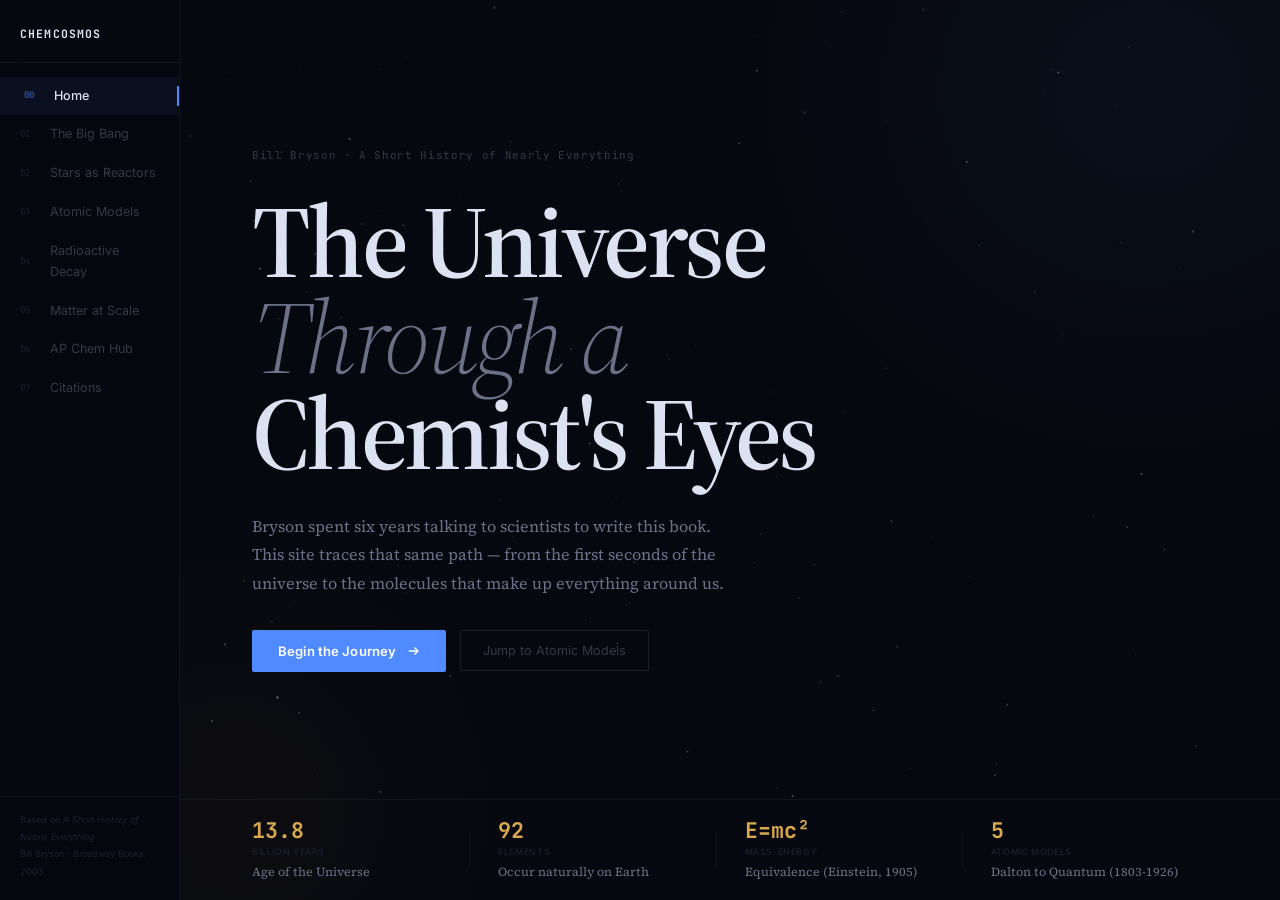
==== commit 73b30d02: "Add Stellar Lifecycle Calculator interactive feature A fully animated calculator on the Stars page w" ====
--- a/index.html
+++ b/index.html
@@ -327,6 +327,33 @@
       </div>
     </div>
 
+    <div class="stellar-calc">
+      <div class="stc-header">
+        <h3>Stellar Lifecycle Calculator</h3>
+        <p>A star's mass determines everything — its spectral class, lifespan, which elements it can fuse, and how it dies. Drag the slider to explore.</p>
+      </div>
+      <div class="stc-body">
+        <div class="stc-left">
+          <canvas id="stellarCanvas" class="stc-star-canvas"></canvas>
+          <div class="stc-mass-wrap">
+            <div class="stc-mass-row">
+              <span class="stc-mass-label">Stellar Mass</span>
+              <div class="stc-mass-input-row">
+                <input type="number" id="stellarMassNum" value="1.00" min="0.08" max="60" step="0.01" aria-label="Mass in solar masses">
+                <span class="stc-msun">M<sub>☉</sub></span>
+              </div>
+            </div>
+            <input type="range" id="stellarMass" min="0.08" max="60" step="0.01" value="1" class="stc-slider">
+            <div class="stc-slider-ends">
+              <span>0.08 M<sub>☉</sub></span>
+              <span>60 M<sub>☉</sub></span>
+            </div>
+          </div>
+        </div>
+        <div class="stc-right" id="stcResult"></div>
+      </div>
+    </div>
+
     <div class="ap-box">
       <div class="apb-header">AP Chemistry Connection · Nuclear Chemistry</div>
       <p>Fusion below iron and fission above iron both release energy for the same reason: both sides of the iron-56 peak slide toward higher binding energy per nucleon. In both cases, mass disappears, and that mass becomes energy through ΔE = Δmc².</p>
--- a/styles.css
+++ b/styles.css
@@ -997,3 +997,228 @@
   .reading-bar { left: 0; }
   .sn-item.active { padding-left: 20px; }
 }
+
+/* ═══════════════════════════════════════════════════════
+   STELLAR LIFECYCLE CALCULATOR
+═══════════════════════════════════════════════════════ */
+.stellar-calc {
+  background: var(--surface);
+  border: 1px solid var(--border);
+  border-radius: var(--radius);
+  overflow: hidden;
+  margin-bottom: 32px;
+}
+.stc-header {
+  padding: 20px 28px 16px;
+  border-bottom: 1px solid var(--border);
+  background: var(--elevated);
+}
+.stc-header h3 {
+  font-family: var(--fh); font-size: 1rem; font-weight: 600;
+  color: var(--t1); margin-bottom: 4px;
+}
+.stc-header p {
+  font-family: var(--fb); font-size: 0.83rem; color: var(--t3); line-height: 1.6;
+}
+
+.stc-body {
+  display: grid;
+  grid-template-columns: 280px 1fr;
+  min-height: 340px;
+}
+
+/* LEFT — star visual + slider */
+.stc-left {
+  border-right: 1px solid var(--border);
+  display: flex;
+  flex-direction: column;
+  align-items: center;
+  padding: 28px 24px 22px;
+  gap: 22px;
+  background: rgba(6,8,15,0.4);
+}
+.stc-star-canvas {
+  display: block;
+  border-radius: 50%;
+}
+.stc-mass-wrap { width: 100%; }
+.stc-mass-row {
+  display: flex;
+  align-items: center;
+  justify-content: space-between;
+  margin-bottom: 10px;
+}
+.stc-mass-label {
+  font-family: var(--fu); font-size: 0.62rem; font-weight: 600;
+  color: var(--t3); letter-spacing: 0.07em; text-transform: uppercase;
+}
+.stc-mass-input-row {
+  display: flex; align-items: baseline; gap: 5px;
+}
+.stc-mass-input-row input {
+  width: 62px; background: var(--bg); border: 1px solid var(--border);
+  border-radius: var(--radius-s); padding: 5px 8px;
+  font-family: var(--fm); font-size: 0.84rem; color: var(--t1);
+  outline: none; transition: border-color 0.15s; text-align: right;
+}
+.stc-mass-input-row input:focus { border-color: var(--blue); }
+.stc-msun {
+  font-family: var(--fm); font-size: 0.75rem; color: var(--t3);
+}
+
+.stc-slider {
+  -webkit-appearance: none;
+  appearance: none;
+  width: 100%;
+  height: 3px;
+  background: var(--border-md);
+  border-radius: 2px;
+  outline: none;
+  cursor: pointer;
+}
+.stc-slider::-webkit-slider-thumb {
+  -webkit-appearance: none;
+  width: 14px; height: 14px;
+  border-radius: 50%;
+  background: var(--blue);
+  border: 2px solid rgba(79,138,255,0.3);
+  box-shadow: 0 0 0 3px rgba(79,138,255,0.12);
+  cursor: grab;
+  transition: box-shadow 0.15s;
+}
+.stc-slider::-webkit-slider-thumb:active { cursor: grabbing; box-shadow: 0 0 0 5px rgba(79,138,255,0.2); }
+.stc-slider::-moz-range-thumb {
+  width: 14px; height: 14px; border-radius: 50%;
+  background: var(--blue); border: 2px solid rgba(79,138,255,0.3);
+  cursor: grab;
+}
+.stc-slider-ends {
+  display: flex; justify-content: space-between;
+  margin-top: 5px;
+  font-family: var(--fm); font-size: 0.56rem; color: var(--t4);
+}
+
+/* RIGHT — results */
+.stc-right {
+  padding: 24px 28px;
+  display: flex;
+  flex-direction: column;
+  gap: 18px;
+}
+
+.stc-class-row {
+  display: flex;
+  align-items: center;
+  gap: 10px;
+  flex-wrap: wrap;
+}
+.stc-class-badge {
+  font-family: var(--fm); font-size: 0.72rem; font-weight: 700;
+  padding: 3px 10px; border-radius: 2px; border: 1px solid;
+  letter-spacing: 0.04em;
+}
+.stc-class-name {
+  font-family: var(--fh); font-size: 1.1rem; font-weight: 600;
+  color: var(--t1); letter-spacing: -0.01em;
+}
+.stc-supernova-tag {
+  font-family: var(--fm); font-size: 0.58rem; font-weight: 600;
+  color: #f97316; background: rgba(249,115,22,0.1);
+  border: 1px solid rgba(249,115,22,0.25);
+  padding: 2px 8px; border-radius: 2px; letter-spacing: 0.04em;
+}
+
+.stc-stats {
+  display: grid;
+  grid-template-columns: repeat(3, 1fr);
+  gap: 0;
+  background: var(--bg);
+  border: 1px solid var(--border);
+  border-radius: var(--radius-s);
+  overflow: hidden;
+}
+.stc-stat {
+  padding: 12px 14px;
+  border-right: 1px solid var(--border);
+  display: flex; flex-direction: column; gap: 3px;
+}
+.stc-stat:last-child { border-right: none; }
+.stc-stat-label {
+  font-family: var(--fu); font-size: 0.57rem; font-weight: 600;
+  color: var(--t3); letter-spacing: 0.07em; text-transform: uppercase;
+}
+.stc-stat-val {
+  font-family: var(--fm); font-size: 0.88rem; font-weight: 700;
+  color: var(--gold-lt); line-height: 1.3;
+}
+
+/* Fusion chain */
+.stc-fusion-section { display: flex; flex-direction: column; gap: 8px; }
+.stc-chain-label {
+  font-family: var(--fu); font-size: 0.6rem; font-weight: 600;
+  color: var(--t3); letter-spacing: 0.08em; text-transform: uppercase;
+}
+.stc-chain {
+  display: flex;
+  align-items: center;
+  gap: 4px;
+  flex-wrap: wrap;
+}
+.stc-stage {
+  display: flex; align-items: center; gap: 5px;
+  padding: 6px 10px;
+  border-radius: 2px;
+  border: 1px solid;
+  transition: all 0.3s;
+}
+.stc-stage.active {
+  border-color: rgba(255,255,255,0.12);
+  background: rgba(255,255,255,0.04);
+}
+.stc-stage.inactive {
+  border-color: var(--border);
+  background: transparent;
+  opacity: 0.32;
+}
+.stc-stage-dot {
+  width: 8px; height: 8px; border-radius: 50%;
+  background: var(--t4); flex-shrink: 0;
+  transition: background 0.3s;
+}
+.stc-stage-text {
+  font-family: var(--fm); font-size: 0.66rem; font-weight: 700;
+  color: var(--t2); white-space: nowrap;
+  transition: color 0.3s;
+}
+.stc-stage.active .stc-stage-text { color: var(--t1); }
+.stc-chain-arrow {
+  color: var(--t4); font-size: 0.75rem; flex-shrink: 0;
+}
+
+/* Remnant */
+.stc-remnant-row {
+  display: flex; align-items: center; gap: 10px;
+  padding-top: 14px;
+  border-top: 1px solid var(--border);
+}
+.stc-remnant-label {
+  font-family: var(--fu); font-size: 0.6rem; font-weight: 600;
+  color: var(--t3); letter-spacing: 0.07em; text-transform: uppercase;
+  flex-shrink: 0;
+}
+.stc-remnant-badge {
+  font-family: var(--fh); font-size: 0.92rem; font-weight: 600;
+  padding: 4px 14px; border-radius: 2px; border: 1px solid;
+}
+.stc-lifespan-note {
+  font-family: var(--fm); font-size: 0.6rem; color: var(--t3);
+  margin-left: auto;
+}
+
+@media (max-width: 900px) {
+  .stc-body { grid-template-columns: 1fr; }
+  .stc-left { border-right: none; border-bottom: 1px solid var(--border); }
+  .stc-stats { grid-template-columns: 1fr 1fr; }
+  .stc-stat:nth-child(2) { border-right: none; }
+  .stc-stat:nth-child(3) { grid-column: 1/-1; border-right: none; border-top: 1px solid var(--border); }
+}
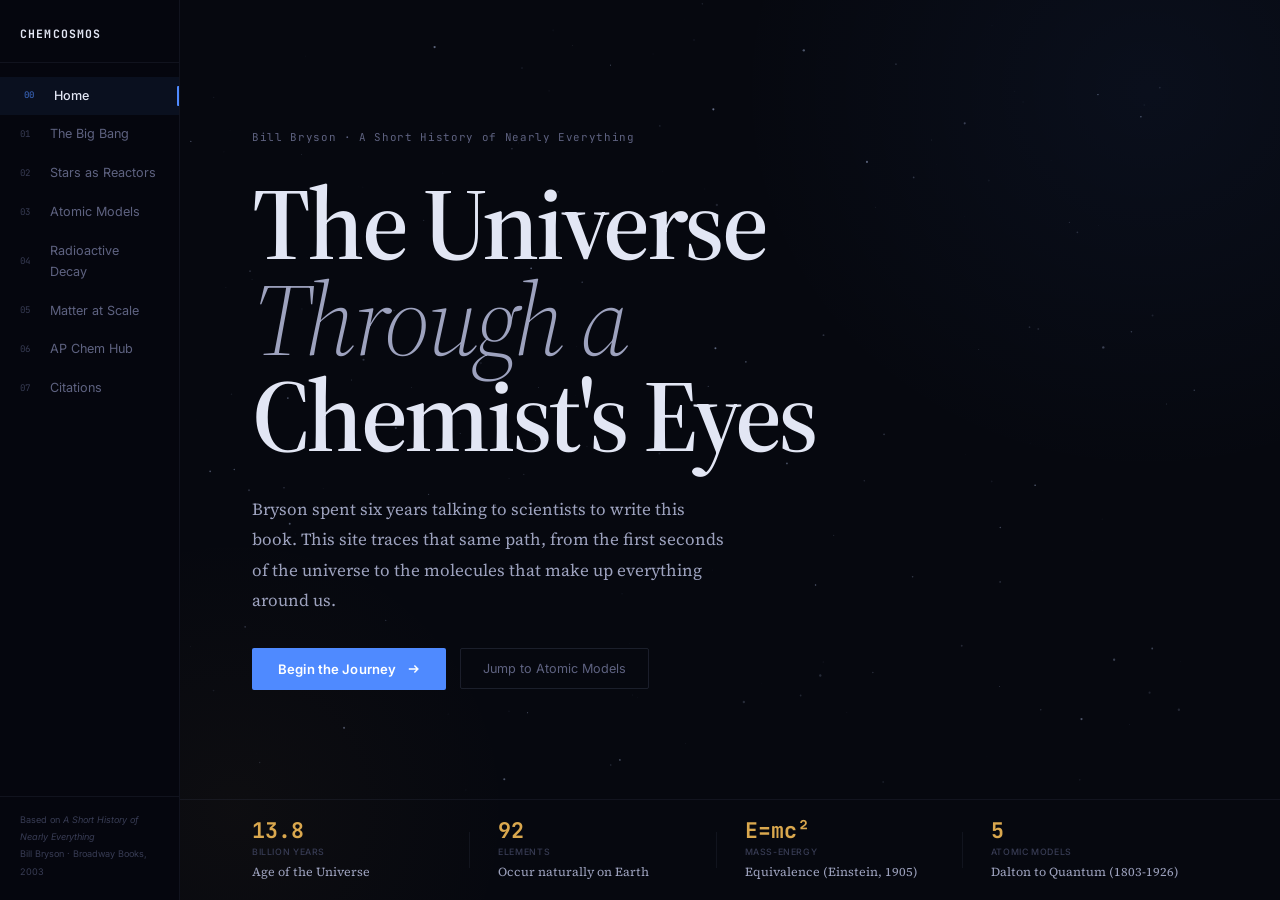
==== commit 09aaf619: "Fix text readability and remove all em dashes Readability: - Brighten --t2 from #6c7189 to #9da2be (" ====
--- a/index.html
+++ b/index.html
@@ -82,7 +82,7 @@
       <span class="ht-line accent">Through a</span>
       <span class="ht-line">Chemist's Eyes</span>
     </h1>
-    <p class="hero-sub">Bryson spent six years talking to scientists to write this book. This site traces that same path — from the first seconds of the universe to the molecules that make up everything around us.</p>
+    <p class="hero-sub">Bryson spent six years talking to scientists to write this book. This site traces that same path, from the first seconds of the universe to the molecules that make up everything around us.</p>
 
     <div class="hero-cta-row">
       <button class="btn-primary" data-page="bigbang">
@@ -330,7 +330,7 @@
     <div class="stellar-calc">
       <div class="stc-header">
         <h3>Stellar Lifecycle Calculator</h3>
-        <p>A star's mass determines everything — its spectral class, lifespan, which elements it can fuse, and how it dies. Drag the slider to explore.</p>
+        <p>A star's mass determines everything: its spectral class, lifespan, which elements it can fuse, and how it dies. Drag the slider to explore.</p>
       </div>
       <div class="stc-body">
         <div class="stc-left">
@@ -851,7 +851,7 @@
     <div class="cit-footer">
       <p><strong>AP Chemistry</strong> · Artifact of Learning</p>
       <p>Based on Bill Bryson's <em>A Short History of Nearly Everything</em> (2003)</p>
-      <p>HTML, CSS, and JavaScript — no external libraries.</p>
+      <p>HTML, CSS, and JavaScript. No external libraries.</p>
       <p>May 2026</p>
     </div>
   </div>
--- a/styles.css
+++ b/styles.css
@@ -1,5 +1,5 @@
 /* ═══════════════════════════════════════════════════════
-   ChemCosmos — The Scientific Record
+   ChemCosmos · The Scientific Record
    Fonts: Source Serif 4 · Inter · JetBrains Mono
 ═══════════════════════════════════════════════════════ */
 
@@ -21,10 +21,10 @@
   --gold-lt:  #daa84e;
   --gold-d:   rgba(200,146,58,0.09);
 
-  --t1: #dde2f2;
-  --t2: #6c7189;
-  --t3: #363848;
-  --t4: #1e2030;
+  --t1: #e2e6f4;
+  --t2: #9da2be;
+  --t3: #5e6280;
+  --t4: #383c54;
 
   --fh: 'Source Serif 4', serif;
   --fu: 'Inter', sans-serif;
@@ -232,9 +232,9 @@
 }
 .ph-sub {
   font-family: var(--fb);
-  font-size: 0.95rem;
+  font-size: 0.98rem;
   color: var(--t2);
-  line-height: 1.72;
+  line-height: 1.76;
   max-width: 540px;
 }
 
@@ -254,7 +254,7 @@
   opacity: 0.7;
   margin-bottom: 10px;
 }
-.ap-box p { font-family: var(--fb); font-size: 0.91rem; color: var(--t2); line-height: 1.78; }
+.ap-box p { font-family: var(--fb); font-size: 0.95rem; color: var(--t2); line-height: 1.84; }
 .ap-box strong { color: var(--t1); font-weight: 500; }
 
 /* ── CARDS ────────────────────────────────────────────── */
@@ -280,7 +280,7 @@
   color: var(--t1);
   margin-bottom: 12px;
 }
-.card p { font-family: var(--fb); font-size: 0.91rem; color: var(--t2); line-height: 1.78; margin-bottom: 12px; }
+.card p { font-family: var(--fb); font-size: 0.94rem; color: var(--t2); line-height: 1.82; margin-bottom: 12px; }
 .card p:last-child { margin-bottom: 0; }
 .card-note {
   font-size: 0.8rem !important; color: var(--t3) !important;
@@ -374,9 +374,9 @@
 }
 .hero-sub {
   font-family: var(--fb);
-  font-size: 1.02rem;
+  font-size: 1.06rem;
   color: var(--t2);
-  line-height: 1.76;
+  line-height: 1.8;
   max-width: 480px;
   margin-bottom: 32px;
 }
@@ -454,7 +454,7 @@
 .syn-row:last-child { border-bottom: none; }
 .syn-row:hover { background: var(--elevated); }
 
-/* New type badges — no emoji */
+/* New type badges, no emoji */
 .syn-type { display: flex; flex-direction: column; gap: 4px; min-width: 100px; }
 .st-label {
   font-family: var(--fu); font-size: 0.64rem; font-weight: 600;
@@ -643,10 +643,10 @@
 .mt-info-header { display: flex; align-items: baseline; gap: 14px; padding-bottom: 12px; border-bottom: 1px solid var(--border); }
 .mt-model-name { font-family: var(--fh); font-size: 1.3rem; font-weight: 600; letter-spacing: -0.02em; color: var(--t1); }
 .mt-model-year { font-family: var(--fm); font-size: 0.66rem; color: var(--blue); letter-spacing: 0.08em; opacity: 0.75; }
-.mt-desc { font-family: var(--fb); font-size: 0.91rem; color: var(--t2); line-height: 1.78; }
+.mt-desc { font-family: var(--fb); font-size: 0.94rem; color: var(--t2); line-height: 1.82; }
 .mt-evidence, .mt-limitation { background: var(--elevated); border: 1px solid var(--border); border-radius: var(--radius-s); padding: 14px 16px; }
 .mt-evidence h4, .mt-limitation h4 { font-family: var(--fu); font-size: 0.6rem; font-weight: 600; letter-spacing: 0.09em; text-transform: uppercase; color: var(--t3); margin-bottom: 8px; }
-.mt-evidence ul li, .mt-limitation p { font-family: var(--fb); font-size: 0.84rem; color: var(--t2); line-height: 1.65; }
+.mt-evidence ul li, .mt-limitation p { font-family: var(--fb); font-size: 0.88rem; color: var(--t2); line-height: 1.72; }
 .mt-evidence ul { display: flex; flex-direction: column; gap: 4px; }
 .mt-evidence ul li::before { content: '– '; color: var(--t4); }
 
@@ -671,7 +671,7 @@
 .dt-n { color: var(--t3); background: var(--border); }
 .dt-g { color: #a78bfa; background: rgba(167,139,250,0.07); border: 1px solid rgba(167,139,250,0.2); }
 .dt-card ul { display: flex; flex-direction: column; gap: 6px; margin-bottom: 12px; }
-.dt-card li { font-family: var(--fb); font-size: 0.83rem; color: var(--t2); padding-left: 10px; border-left: 1px solid var(--border-md); line-height: 1.5; }
+.dt-card li { font-family: var(--fb); font-size: 0.88rem; color: var(--t2); padding-left: 10px; border-left: 1px solid var(--border-md); line-height: 1.6; }
 .dt-note { font-family: var(--fb); font-size: 0.78rem; color: var(--t3); font-style: italic; border-top: 1px solid var(--border); padding-top: 10px; }
 
 .calc-section { background: var(--surface); border: 1px solid var(--border); border-radius: var(--radius); overflow: hidden; margin-bottom: 32px; }
@@ -731,7 +731,7 @@
 .imf-ld .imf-strength { color: var(--t3); border-color: var(--border-md); background: transparent; }
 .imf-dd .imf-strength { color: var(--gold); border-color: rgba(200,146,58,0.3); background: var(--gold-d); }
 .imf-hb .imf-strength { color: var(--blue-lt); border-color: rgba(79,138,255,0.3); background: var(--blue-d); }
-.imf-item p { font-family: var(--fb); font-size: 0.83rem; color: var(--t2); line-height: 1.68; margin-bottom: 7px; }
+.imf-item p { font-family: var(--fb); font-size: 0.88rem; color: var(--t2); line-height: 1.74; margin-bottom: 7px; }
 .imf-formula { font-family: var(--fm); font-size: 0.64rem; color: var(--t3); display: block; margin-top: 5px; }
 
 .phase-diagram { display: flex; flex-direction: column; gap: 0; margin-top: 12px; }
@@ -748,7 +748,7 @@
   margin: 28px 0 32px;
 }
 .wc-text h3 { font-family: var(--fh); font-size: 1rem; font-weight: 600; color: var(--gold-lt); margin-bottom: 10px; }
-.wc-text p { font-family: var(--fb); font-size: 0.91rem; color: var(--t2); line-height: 1.78; }
+.wc-text p { font-family: var(--fb); font-size: 0.96rem; color: var(--t2); line-height: 1.82; }
 
 /* ── HUB & CITATIONS ──────────────────────────────────── */
 .hub-grid { display: grid; grid-template-columns: repeat(2, 1fr); gap: 18px; }
@@ -760,9 +760,9 @@
 .hub-card:hover { border-color: var(--border-md); }
 .hc-tag { font-family: var(--fm); font-size: 0.55rem; font-weight: 500; letter-spacing: 0.07em; text-transform: uppercase; color: var(--blue); opacity: 0.7; margin-bottom: 8px; }
 .hub-card h3 { font-family: var(--fh); font-size: 0.93rem; font-weight: 600; color: var(--t1); margin-bottom: 10px; }
-.hub-card p { font-family: var(--fb); font-size: 0.85rem; color: var(--t2); line-height: 1.68; margin-bottom: 10px; }
+.hub-card p { font-family: var(--fb); font-size: 0.9rem; color: var(--t2); line-height: 1.72; margin-bottom: 10px; }
 .hub-card ul { display: flex; flex-direction: column; gap: 5px; }
-.hub-card li { font-family: var(--fb); font-size: 0.83rem; color: var(--t2); line-height: 1.55; padding-left: 12px; position: relative; }
+.hub-card li { font-family: var(--fb); font-size: 0.88rem; color: var(--t2); line-height: 1.62; padding-left: 12px; position: relative; }
 .hub-card li::before { content: ''; position: absolute; left: 0; top: 0.65em; width: 5px; height: 1px; background: var(--t4); }
 .hc-ced { margin-top: 14px; font-family: var(--fm); font-size: 0.55rem; color: var(--t3); letter-spacing: 0.04em; display: block; }
 
@@ -770,7 +770,7 @@
 .cit-group-label { font-family: var(--fu); font-size: 0.58rem; font-weight: 600; letter-spacing: 0.1em; text-transform: uppercase; color: var(--blue); opacity: 0.7; margin-bottom: 12px; }
 .cit-card { display: flex; gap: 16px; background: var(--surface); border: 1px solid var(--border); border-radius: var(--radius); padding: 18px 22px; margin-bottom: 8px; }
 .cit-num { font-family: var(--fm); font-size: 0.72rem; color: var(--t4); flex-shrink: 0; min-width: 18px; margin-top: 2px; }
-.cit-body p { font-family: var(--fb); font-size: 0.88rem; color: var(--t2); line-height: 1.68; margin-bottom: 5px; }
+.cit-body p { font-family: var(--fb); font-size: 0.92rem; color: var(--t2); line-height: 1.72; margin-bottom: 5px; }
 .cit-body p:last-child { margin-bottom: 0; }
 .cit-note { color: var(--t3) !important; font-size: 0.8rem !important; font-style: italic; }
 .cit-footer {
@@ -1027,7 +1027,7 @@
   min-height: 340px;
 }
 
-/* LEFT — star visual + slider */
+/* LEFT: star visual + slider */
 .stc-left {
   border-right: 1px solid var(--border);
   display: flex;
@@ -1098,7 +1098,7 @@
   font-family: var(--fm); font-size: 0.56rem; color: var(--t4);
 }
 
-/* RIGHT — results */
+/* RIGHT: results */
 .stc-right {
   padding: 24px 28px;
   display: flex;
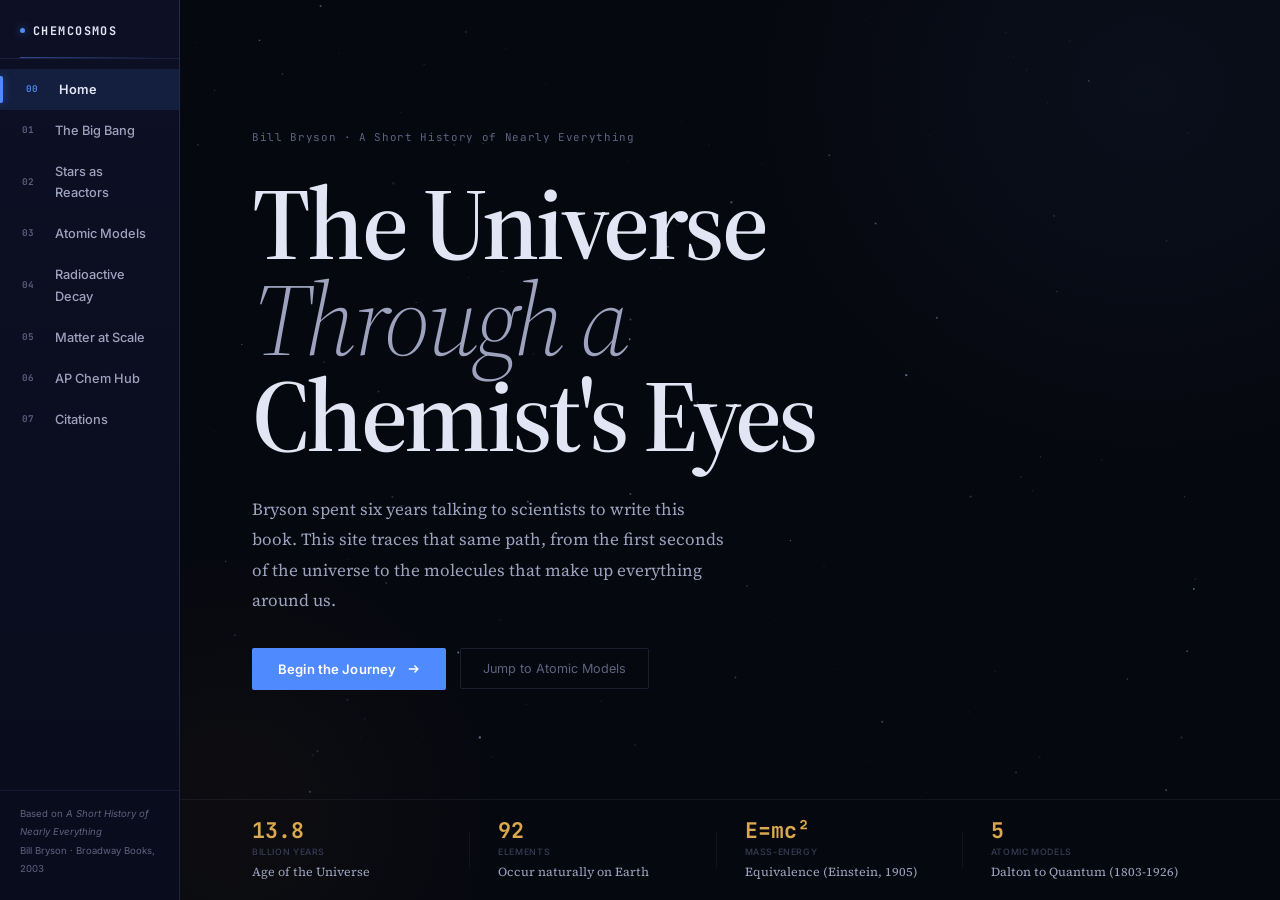
==== commit 9c085212: "Polish sidebar: visible background, left accent, brand dot, readable nav - Sidebar: gradient backgro" ====
--- a/index.html
+++ b/index.html
@@ -14,7 +14,7 @@
 <!-- SIDEBAR -->
 <aside class="sidebar" id="sidebar">
   <div class="sidebar-brand">
-    <span class="brand-name">ChemCosmos</span>
+    <span class="brand-name"><span class="brand-dot"></span>ChemCosmos</span>
   </div>
 
   <nav class="sidebar-nav">
--- a/styles.css
+++ b/styles.css
@@ -64,8 +64,8 @@
   position: fixed;
   left: 0; top: 0; bottom: 0;
   width: var(--sidebar);
-  background: #05060e;
-  border-right: 1px solid var(--border);
+  background: linear-gradient(180deg, #0d1024 0%, #090c1c 100%);
+  border-right: 1px solid rgba(110,130,230,0.22);
   display: flex;
   flex-direction: column;
   z-index: 100;
@@ -73,23 +73,42 @@
 }
 
 .sidebar-brand {
-  padding: 28px 20px 22px;
-  border-bottom: 1px solid var(--border);
+  padding: 26px 20px 20px;
+  border-bottom: 1px solid rgba(110,130,230,0.15);
+  position: relative;
+}
+.sidebar-brand::after {
+  content: '';
+  position: absolute;
+  bottom: 0; left: 20px; right: 20px;
+  height: 1px;
+  background: linear-gradient(90deg, rgba(79,138,255,0.5) 0%, transparent 100%);
 }
 .brand-name {
   display: block;
   font-family: var(--fm);
-  font-size: 0.72rem;
+  font-size: 0.74rem;
   font-weight: 700;
-  letter-spacing: 0.1em;
+  letter-spacing: 0.12em;
   text-transform: uppercase;
   color: var(--t1);
   line-height: 1;
 }
+.brand-dot {
+  display: inline-block;
+  width: 5px; height: 5px;
+  border-radius: 50%;
+  background: var(--blue);
+  margin-right: 8px;
+  vertical-align: middle;
+  position: relative;
+  top: -1px;
+  box-shadow: 0 0 8px rgba(79,138,255,0.7);
+}
 
 .sidebar-nav {
   flex: 1;
-  padding: 14px 0 10px;
+  padding: 10px 0 10px;
   overflow-y: auto;
   display: flex;
   flex-direction: column;
@@ -97,47 +116,54 @@
 .sn-item {
   display: flex;
   align-items: center;
-  gap: 10px;
-  padding: 9px 20px;
+  gap: 11px;
+  padding: 10px 20px 10px 22px;
   font-family: var(--fu);
-  font-size: 0.79rem;
-  font-weight: 400;
-  color: var(--t3);
-  transition: color 0.15s, background 0.15s;
+  font-size: 0.8rem;
+  font-weight: 500;
+  color: var(--t2);
+  transition: color 0.18s, background 0.18s, padding-left 0.2s;
   position: relative;
 }
-.sn-item:hover { color: var(--t2); background: rgba(170,185,230,0.03); }
+.sn-item:hover {
+  color: var(--t1);
+  background: rgba(79,138,255,0.06);
+}
 .sn-item.active {
   color: var(--t1);
-  background: rgba(79,138,255,0.07);
-  font-weight: 500;
-}
-.sn-item.active::after {
+  background: rgba(79,138,255,0.12);
+  font-weight: 600;
+  padding-left: 26px;
+}
+.sn-item.active::before {
   content: '';
   position: absolute;
-  right: 0; top: 25%; bottom: 25%;
-  width: 2px;
+  left: 0; top: 18%; bottom: 18%;
+  width: 3px;
   background: var(--blue);
-  border-radius: 1px 0 0 1px;
+  border-radius: 0 2px 2px 0;
+  box-shadow: 0 0 8px rgba(79,138,255,0.55);
 }
 .sn-num {
   font-family: var(--fm);
-  font-size: 0.57rem;
-  color: var(--t4);
+  font-size: 0.58rem;
+  font-weight: 600;
+  color: var(--t3);
   letter-spacing: 0.04em;
   flex-shrink: 0;
-  width: 20px;
-  transition: color 0.15s;
-}
-.sn-item.active .sn-num { color: var(--blue); opacity: 0.65; }
+  width: 22px;
+  transition: color 0.18s;
+}
+.sn-item:hover .sn-num { color: var(--t2); }
+.sn-item.active .sn-num { color: var(--blue); opacity: 1; }
 .sn-label { flex: 1; }
 
 .sidebar-footer {
-  padding: 14px 20px 20px;
-  border-top: 1px solid var(--border);
+  padding: 14px 20px 22px;
+  border-top: 1px solid rgba(110,130,230,0.12);
   font-family: var(--fu);
-  font-size: 0.57rem;
-  color: var(--t4);
+  font-size: 0.6rem;
+  color: var(--t3);
   line-height: 1.9;
 }
 
@@ -969,10 +995,6 @@
   animation: lineReveal 0.5s var(--ease) 0.85s forwards;
 }
 
-/* ── ACTIVE NAV ITEM ──────────────────────────────────── */
-.sn-item { transition: color 0.15s, background 0.15s, padding-left 0.2s; }
-.sn-item.active { padding-left: 24px; }
-
 /* ── SYN ROW HOVER ARROW ──────────────────────────────── */
 .syn-arrow { transition: transform 0.2s, opacity 0.2s; }
 .syn-row:hover .syn-arrow { transform: translateX(4px); opacity: 0.7; }
@@ -995,7 +1017,6 @@
 /* ── MOBILE READING BAR ───────────────────────────────── */
 @media (max-width: 900px) {
   .reading-bar { left: 0; }
-  .sn-item.active { padding-left: 20px; }
 }
 
 /* ═══════════════════════════════════════════════════════
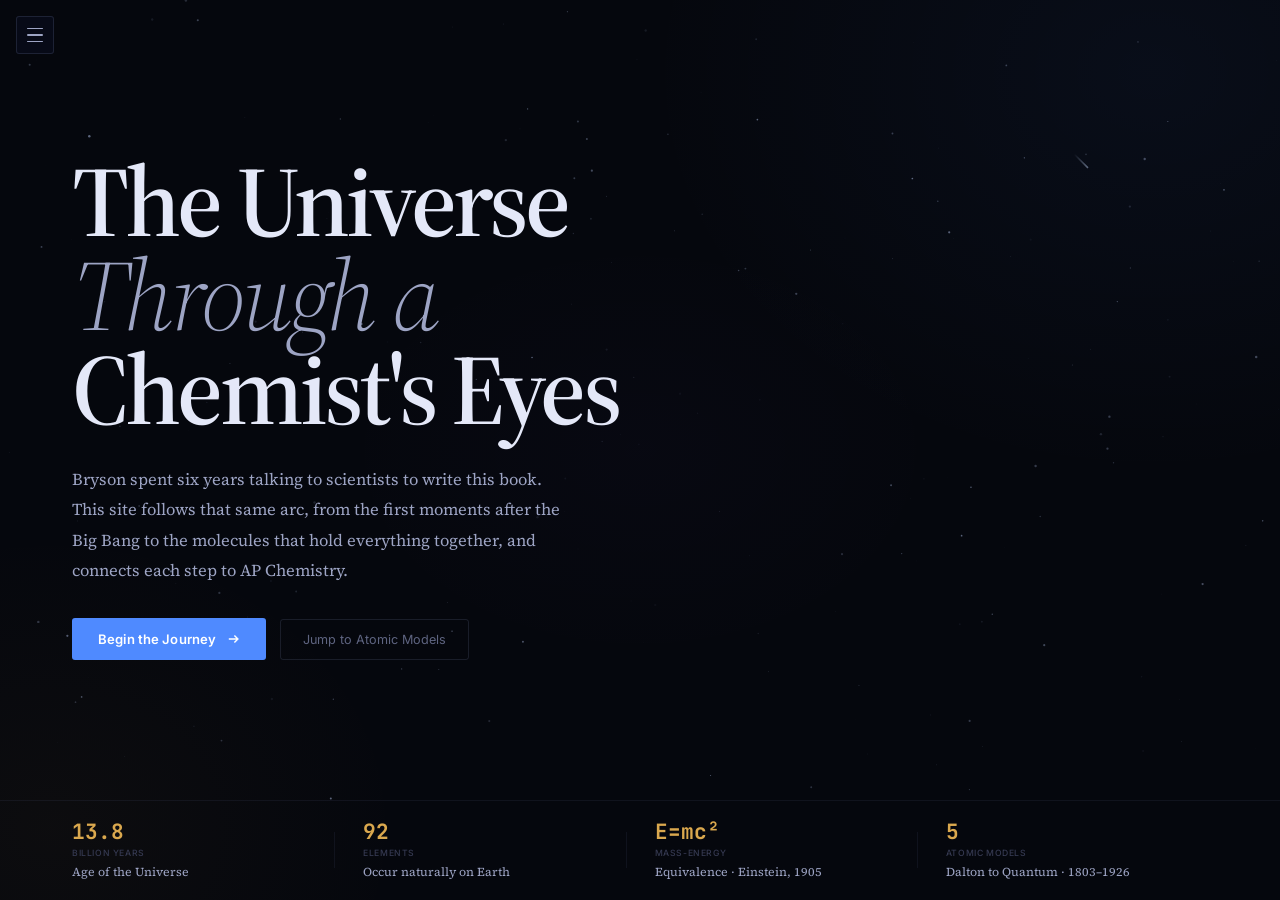
==== commit 0966d7c4: "Complete redesign: new visuals, collapsible sidebar, Manim video, cleaned copy - Ground-up redesign " ====
--- a/index.html
+++ b/index.html
@@ -3,95 +3,95 @@
 <head>
 <meta charset="UTF-8">
 <meta name="viewport" content="width=device-width, initial-scale=1.0">
-<title>A Short History of Nearly Everything · AP Chemistry</title>
+<title>ChemCosmos · A Short History of Nearly Everything · AP Chemistry</title>
+<meta name="description" content="An interactive AP Chemistry companion to Bill Bryson's A Short History of Nearly Everything, tracing the universe from the Big Bang to quantum mechanics.">
 <link rel="preconnect" href="https://fonts.googleapis.com">
 <link rel="preconnect" href="https://fonts.gstatic.com" crossorigin>
-<link href="https://fonts.googleapis.com/css2?family=Inter:wght@400;500;600;700&family=Source+Serif+4:ital,opsz,wght@0,8..60,300;0,8..60,400;0,8..60,600;0,8..60,700;1,8..60,300;1,8..60,400;1,8..60,600&family=JetBrains+Mono:wght@400;500;700&display=swap" rel="stylesheet">
+<link href="https://fonts.googleapis.com/css2?family=Inter:wght@300;400;500;600;700&family=Source+Serif+4:ital,opsz,wght@0,8..60,300;0,8..60,400;0,8..60,600;0,8..60,700;1,8..60,300;1,8..60,400;1,8..60,600;1,8..60,700&family=JetBrains+Mono:wght@400;500;700&display=swap" rel="stylesheet">
 <link rel="stylesheet" href="styles.css">
 </head>
 <body>
 
 <!-- SIDEBAR -->
-<aside class="sidebar" id="sidebar">
+<aside class="sidebar" id="sidebar" aria-label="Site navigation">
   <div class="sidebar-brand">
-    <span class="brand-name"><span class="brand-dot"></span>ChemCosmos</span>
+    <div class="brand-top">
+      <span class="brand-name"><span class="brand-dot"></span>ChemCosmos</span>
+      <button class="sidebar-close" id="sidebarClose" aria-label="Close navigation">
+        <span></span><span></span>
+      </button>
+    </div>
+    <span class="brand-byline">A Short History of Nearly Everything</span>
   </div>
 
-  <nav class="sidebar-nav">
-    <a class="sn-item active" data-page="home" href="#">
-      <span class="sn-num">00</span>
-      <span class="sn-label">Home</span>
+  <nav class="sidebar-nav" aria-label="Page navigation">
+    <a class="sn-item active" data-page="home" href="#" aria-label="Home">
+      <span class="sn-num">00</span><span class="sn-label">Home</span>
     </a>
-    <a class="sn-item" data-page="bigbang" href="#">
-      <span class="sn-num">01</span>
-      <span class="sn-label">The Big Bang</span>
+    <a class="sn-item" data-page="bigbang" href="#" aria-label="The Big Bang">
+      <span class="sn-num">01</span><span class="sn-label">The Big Bang</span>
     </a>
-    <a class="sn-item" data-page="stars" href="#">
-      <span class="sn-num">02</span>
-      <span class="sn-label">Stars as Reactors</span>
+    <a class="sn-item" data-page="stars" href="#" aria-label="Stars as Reactors">
+      <span class="sn-num">02</span><span class="sn-label">Stars as Reactors</span>
     </a>
-    <a class="sn-item" data-page="atomic" href="#">
-      <span class="sn-num">03</span>
-      <span class="sn-label">Atomic Models</span>
+    <a class="sn-item" data-page="atomic" href="#" aria-label="Atomic Models">
+      <span class="sn-num">03</span><span class="sn-label">Atomic Models</span>
     </a>
-    <a class="sn-item" data-page="decay" href="#">
-      <span class="sn-num">04</span>
-      <span class="sn-label">Radioactive Decay</span>
+    <a class="sn-item" data-page="decay" href="#" aria-label="Radioactive Decay">
+      <span class="sn-num">04</span><span class="sn-label">Radioactive Decay</span>
     </a>
-    <a class="sn-item" data-page="matter" href="#">
-      <span class="sn-num">05</span>
-      <span class="sn-label">Matter at Scale</span>
+    <a class="sn-item" data-page="matter" href="#" aria-label="Matter at Scale">
+      <span class="sn-num">05</span><span class="sn-label">Matter at Scale</span>
     </a>
-    <a class="sn-item" data-page="hub" href="#">
-      <span class="sn-num">06</span>
-      <span class="sn-label">AP Chem Hub</span>
+    <a class="sn-item" data-page="hub" href="#" aria-label="AP Chem Hub">
+      <span class="sn-num">06</span><span class="sn-label">AP Chem Hub</span>
     </a>
-    <a class="sn-item" data-page="citations" href="#">
-      <span class="sn-num">07</span>
-      <span class="sn-label">Citations</span>
+    <a class="sn-item" data-page="citations" href="#" aria-label="Citations">
+      <span class="sn-num">07</span><span class="sn-label">Citations</span>
     </a>
   </nav>
 
-  <div class="sidebar-footer">
-    <p>Based on <em>A Short History of Nearly Everything</em></p>
-    <p>Bill Bryson · Broadway Books, 2003</p>
-  </div>
 </aside>
+
+<!-- NAV TOGGLE (desktop) -->
+<button class="nav-toggle" id="navToggle" aria-label="Open navigation" aria-expanded="false">
+  <span></span><span></span><span></span>
+</button>
 
 <!-- MOBILE HEADER -->
 <header class="mobile-header">
-  <button class="mob-menu" id="mobMenu" aria-label="Menu">
+  <button class="mob-menu" id="mobMenu" aria-label="Open menu">
     <span></span><span></span><span></span>
   </button>
   <span class="mob-title">ChemCosmos</span>
   <span class="mob-page-indicator" id="mobPageIndicator">Home</span>
 </header>
-<div class="mob-overlay" id="mobOverlay"></div>
+<div class="mob-overlay" id="mobOverlay" aria-hidden="true"></div>
 
 <!-- MAIN -->
 <main class="main" id="main">
 <div class="reading-bar" id="readingBar" aria-hidden="true"></div>
 
-<!-- HOME -->
+<!-- ═══════════════════════════════════════════════════════
+     HOME
+═══════════════════════════════════════════════════════ -->
 <section class="page active" id="page-home">
   <div class="hero">
     <canvas id="starCanvas" class="star-canvas" aria-hidden="true"></canvas>
-    <div class="hero-eyebrow">Bill Bryson · A Short History of Nearly Everything</div>
-    <h1 class="hero-title">
-      <span class="ht-line">The Universe</span>
-      <span class="ht-line accent">Through a</span>
-      <span class="ht-line">Chemist's Eyes</span>
-    </h1>
-    <p class="hero-sub">Bryson spent six years talking to scientists to write this book. This site traces that same path, from the first seconds of the universe to the molecules that make up everything around us.</p>
-
-    <div class="hero-cta-row">
-      <button class="btn-primary" data-page="bigbang">
-        Begin the Journey
-        <svg viewBox="0 0 20 20" fill="none" stroke="currentColor" stroke-width="2"><path d="M4 10h12M12 5l5 5-5 5"/></svg>
-      </button>
-      <button class="btn-ghost" data-page="atomic">
-        Jump to Atomic Models
-      </button>
+    <div class="hero-inner">
+      <h1 class="hero-title">
+        <span class="ht-line">The Universe</span>
+        <span class="ht-line accent">Through a</span>
+        <span class="ht-line">Chemist's Eyes</span>
+      </h1>
+      <p class="hero-sub">Bryson spent six years talking to scientists to write this book. This site follows that same arc, from the first moments after the Big Bang to the molecules that hold everything together, and connects each step to AP Chemistry.</p>
+      <div class="hero-cta-row">
+        <button class="btn-primary" data-page="bigbang">
+          Begin the Journey
+          <svg viewBox="0 0 20 20" fill="none" stroke="currentColor" stroke-width="2" aria-hidden="true"><path d="M4 10h12M12 5l5 5-5 5"/></svg>
+        </button>
+        <button class="btn-ghost" data-page="atomic">Jump to Atomic Models</button>
+      </div>
     </div>
   </div>
 
@@ -111,27 +111,30 @@
     <div class="stat">
       <span class="stat-num">E=mc²</span>
       <span class="stat-unit">mass-energy</span>
-      <span class="stat-label">Equivalence (Einstein, 1905)</span>
+      <span class="stat-label">Equivalence · Einstein, 1905</span>
     </div>
     <div class="stat-div"></div>
     <div class="stat">
       <span class="stat-num">5</span>
       <span class="stat-unit">atomic models</span>
-      <span class="stat-label">Dalton to Quantum (1803-1926)</span>
+      <span class="stat-label">Dalton to Quantum · 1803–1926</span>
     </div>
   </div>
 </section>
 
-
-<!-- BIG BANG -->
+<!-- ═══════════════════════════════════════════════════════
+     THE BIG BANG
+═══════════════════════════════════════════════════════ -->
 <section class="page" id="page-bigbang">
   <div class="page-wrap">
     <div class="page-header">
-      <div class="ph-num">01</div>
       <div class="ph-text">
-        <div class="ph-eyebrow">Chapter 1 · Origin</div>
+        <div class="page-meta">
+  <span>Topic: Atomic Structure and Electron Configuration</span>
+  <span>Topic: Nuclear Chemistry and Radioactive Decay</span>
+</div>
         <h1 class="ph-title">The Big Bang &amp; Matter Formation</h1>
-        <p class="ph-sub">How pure energy became the building blocks of chemistry. Unit 1: Atomic Structure · Big Idea: Energy</p>
+        <p class="ph-sub">How pure energy became the building blocks of chemistry in the first 380,000 years. The Big Bang wasn't an explosion in space. It was an expansion of space itself, from a point too small to meaningfully describe.</p>
       </div>
     </div>
 
@@ -140,125 +143,177 @@
         <div class="tlh-node">
           <div class="tlh-dot gold"></div>
           <div class="tlh-time">T = 0</div>
-          <div class="tlh-event">The Singularity<br><small>Infinite density, infinite temperature, pure energy</small></div>
+          <div class="tlh-event">The Singularity<br><small>Infinite density &amp; temperature; pure energy; space itself begins</small></div>
         </div>
         <div class="tlh-line"></div>
         <div class="tlh-node">
           <div class="tlh-dot cyan"></div>
-          <div class="tlh-time">10⁻³² s</div>
-          <div class="tlh-event">Inflation<br><small>Universe expands by a factor of 10²⁶</small></div>
+          <div class="tlh-time">10<sup>−43</sup> s</div>
+          <div class="tlh-event">Planck Epoch Ends<br><small>Gravity separates from other forces; quantum gravity required</small></div>
         </div>
         <div class="tlh-line"></div>
         <div class="tlh-node">
           <div class="tlh-dot cyan"></div>
-          <div class="tlh-time">10⁻⁶ s</div>
-          <div class="tlh-event">Quarks to Hadrons<br><small>Quarks combine into protons and neutrons</small></div>
+          <div class="tlh-time">10<sup>−32</sup> s</div>
+          <div class="tlh-event">Cosmic Inflation<br><small>Universe expands by a factor of 10<sup>26</sup> in 10<sup>−32</sup> seconds</small></div>
+        </div>
+        <div class="tlh-line"></div>
+        <div class="tlh-node">
+          <div class="tlh-dot gold"></div>
+          <div class="tlh-time">10<sup>−6</sup> s</div>
+          <div class="tlh-event">Quarks to Hadrons<br><small>Quarks combine: three quarks form each proton and neutron</small></div>
         </div>
         <div class="tlh-line"></div>
         <div class="tlh-node">
           <div class="tlh-dot gold"></div>
           <div class="tlh-time">3 min</div>
-          <div class="tlh-event">Nucleosynthesis<br><small>H and He nuclei form: ¹H, ²H, ³He, ⁴He, ⁷Li</small></div>
+          <div class="tlh-event">Nucleosynthesis<br><small>H and He nuclei form: ¹H, ²H, ³He, ⁴He, trace ⁷Li</small></div>
         </div>
         <div class="tlh-line"></div>
         <div class="tlh-node">
           <div class="tlh-dot gold"></div>
           <div class="tlh-time">380,000 yr</div>
-          <div class="tlh-event">Recombination<br><small>Electrons bind to nuclei; neutral atoms appear</small></div>
+          <div class="tlh-event">Recombination<br><small>Electrons bind to nuclei; first atoms; universe becomes transparent</small></div>
         </div>
         <div class="tlh-line"></div>
         <div class="tlh-node">
           <div class="tlh-dot cyan"></div>
-          <div class="tlh-time">200M yr</div>
-          <div class="tlh-event">First Stars<br><small>Gravity collapses hydrogen clouds</small></div>
+          <div class="tlh-time">200 M yr</div>
+          <div class="tlh-event">First Stars<br><small>Gravity collapses hydrogen clouds; stellar nucleosynthesis begins</small></div>
         </div>
       </div>
     </div>
 
     <div class="card-grid cg-3">
       <div class="card card-gold">
-        <h3>Energy to Matter</h3>
-        <p>In the first fractions of a second, the universe was hot enough that energy condensed directly into matter. Einstein's equation E = mc² describes this: mass and energy are two forms of the same thing, and the relationship runs both ways.</p>
+        <h3>Energy to Matter: E = mc²</h3>
+        <p>In the first fractions of a second, the universe was hot enough that pure energy condensed into matter. Einstein's equation describes this conversion: mass and energy are the same thing expressed differently. The relationship runs in both directions.</p>
         <div class="formula-block">E = mc²</div>
-        <p class="card-note">One kilogram of matter contains roughly 9×10¹⁶ joules. That number is why nuclear reactions release so much energy from so little mass.</p>
+        <p>One kilogram of matter stores roughly 9 × 10<sup>16</sup> joules. That figure, the speed of light squared, is why nuclear reactions release so much energy from so little mass. The same conversion ran in reverse in the first second of the universe, turning pure radiation into the first protons and neutrons.</p>
+        <p class="card-note">The mass of a proton is 1.673 × 10<sup>−27</sup> kg. Its rest energy is 938 MeV. Every time a nuclear reaction releases energy, that mass difference is accounted for by Einstein's equation.</p>
       </div>
 
       <div class="card">
         <h3>The Plasma State</h3>
-        <p>For the first 380,000 years, the universe was too hot for atoms to exist. Thermal energy exceeded the ionization energies of hydrogen and helium, so electrons couldn't stay bound to nuclei. Matter was a fog of charged particles, and the universe was completely opaque because free electrons scattered light in every direction.</p>
-        <p>In plasma, kT is much greater than IE, so electrons roam freely.</p>
-        <div class="plasma-vis">
+        <p>For the first 380,000 years, the universe was too hot for atoms to exist. Thermal energy far exceeded the ionization energies of hydrogen (13.6 eV) and helium (24.6 eV), so electrons could never stay bound to nuclei. The universe was a fog of charged particles: protons, neutrons, and free electrons. Light scattered off every electron, making the cosmos completely opaque.</p>
+        <div class="plasma-vis" aria-hidden="true">
           <div class="pv-particle pv-p"></div>
           <div class="pv-particle pv-e"></div>
           <div class="pv-particle pv-p"></div>
           <div class="pv-particle pv-e"></div>
           <div class="pv-particle pv-p"></div>
           <div class="pv-particle pv-e"></div>
-          <div class="pv-label">Free protons and electrons in plasma</div>
-        </div>
+          <div class="pv-particle pv-p"></div>
+          <div class="pv-particle pv-e"></div>
+          <div class="pv-label">Free protons (<span style="color:var(--gold)">●</span>) and electrons (<span style="color:var(--blue-lt)">●</span>) in plasma</div>
+        </div>
+        <p class="card-note">kT ≫ IE means thermal energy far exceeds ionization energy. The same condition applies inside stars today, where core temperatures exceed 10 million Kelvin and all matter is fully ionized plasma.</p>
       </div>
 
       <div class="card">
         <h3>Big Bang Nucleosynthesis</h3>
-        <p>The Big Bang produced hydrogen, helium, and a trace of lithium. That is it. Every other element on the periodic table was made later, inside stars. When Bryson writes that we are made of stardust, he means it literally.</p>
+        <p>The Big Bang produced exactly three stable elements: hydrogen, helium, and a trace of lithium. That is everything. Every other element on the periodic table was assembled later, inside stars. When Bryson says we are made of stardust, he means it with complete chemical precision.</p>
         <div class="abundance-chart">
           <div class="ab-row">
             <span class="ab-el">¹H</span>
-            <div class="ab-bar"><div class="ab-fill" style="width:75%" data-color="cyan"></div></div>
+            <div class="ab-bar"><div class="ab-fill" data-color="cyan" style="width:75%"></div></div>
             <span class="ab-pct">~75%</span>
           </div>
           <div class="ab-row">
             <span class="ab-el">⁴He</span>
-            <div class="ab-bar"><div class="ab-fill" style="width:25%" data-color="gold"></div></div>
+            <div class="ab-bar"><div class="ab-fill" data-color="gold" style="width:25%"></div></div>
             <span class="ab-pct">~25%</span>
           </div>
           <div class="ab-row">
             <span class="ab-el">²H</span>
-            <div class="ab-bar"><div class="ab-fill" style="width:0.5%" data-color="dim"></div></div>
+            <div class="ab-bar"><div class="ab-fill" data-color="dim" style="width:1%"></div></div>
             <span class="ab-pct">0.01%</span>
           </div>
           <div class="ab-row">
             <span class="ab-el">⁷Li</span>
-            <div class="ab-bar"><div class="ab-fill" style="width:0.1%" data-color="dim"></div></div>
+            <div class="ab-bar"><div class="ab-fill" data-color="dim" style="width:0.3%"></div></div>
             <span class="ab-pct">trace</span>
           </div>
         </div>
-        <p class="card-note">All elements heavier than lithium were forged in stars. We are, in a very real sense, made of stellar ash.</p>
-      </div>
-    </div>
-
-    <div class="ap-box">
-      <div class="apb-header">AP Chemistry Connection · Unit 1: Atomic Structure</div>
-      <p>The Recombination event is ionization energy in reverse. As the universe cooled past roughly 3,000 K, thermal energy dropped below the ionization energies of hydrogen (13.6 eV) and helium (24.6 eV). Electrons settled into ground-state orbitals for the first time. Those were the first electron configurations in history, and the universe became transparent the moment they formed.</p>
-    </div>
+        <p class="card-note">These ratios match predictions from Big Bang theory to within 1%. Measuring the cosmic microwave background and distant galaxy compositions confirms that nucleosynthesis happened exactly this way, about 13.8 billion years ago.</p>
+      </div>
+    </div>
+
+    <div class="temp-timeline-section">
+      <div class="tt-header">
+        <h3>Temperature of the Universe Through Time</h3>
+        <p>As the universe expanded, it cooled. Each temperature threshold crossed unlocked new physics, and with it, new chemistry.</p>
+      </div>
+      <div class="tt-rows">
+        <div class="tt-row">
+          <span class="tt-time">T = 0 s</span>
+          <div class="tt-bar-wrap"><div class="tt-bar" style="width:100%;background:var(--crimson)"></div></div>
+          <span class="tt-temp">~10<sup>32</sup> K</span>
+          <span class="tt-event">Planck temperature, all forces unified</span>
+        </div>
+        <div class="tt-row">
+          <span class="tt-time">10<sup>−6</sup> s</span>
+          <div class="tt-bar-wrap"><div class="tt-bar" style="width:82%;background:#e85c2e"></div></div>
+          <span class="tt-temp">~10<sup>13</sup> K</span>
+          <span class="tt-event">Quarks condense into protons and neutrons</span>
+        </div>
+        <div class="tt-row">
+          <span class="tt-time">3 min</span>
+          <div class="tt-bar-wrap"><div class="tt-bar" style="width:64%;background:var(--gold)"></div></div>
+          <span class="tt-temp">~10<sup>9</sup> K</span>
+          <span class="tt-event">Nucleosynthesis: H and He nuclei form</span>
+        </div>
+        <div class="tt-row">
+          <span class="tt-time">380,000 yr</span>
+          <div class="tt-bar-wrap"><div class="tt-bar" style="width:42%;background:var(--blue)"></div></div>
+          <span class="tt-temp">~3,000 K</span>
+          <span class="tt-event">Recombination: first atoms; universe becomes transparent</span>
+        </div>
+        <div class="tt-row">
+          <span class="tt-time">200 M yr</span>
+          <div class="tt-bar-wrap"><div class="tt-bar" style="width:24%;background:var(--emerald)"></div></div>
+          <span class="tt-temp">~60 K</span>
+          <span class="tt-event">First stars ignite: stellar nucleosynthesis begins</span>
+        </div>
+        <div class="tt-row">
+          <span class="tt-time">Today</span>
+          <div class="tt-bar-wrap"><div class="tt-bar" style="width:6%;background:var(--violet)"></div></div>
+          <span class="tt-temp">2.725 K</span>
+          <span class="tt-event">CMB background temperature, the echo of recombination</span>
+        </div>
+      </div>
+    </div>
+
   </div>
 </section>
 
-
-<!-- STARS -->
+<!-- ═══════════════════════════════════════════════════════
+     STARS AS REACTORS
+═══════════════════════════════════════════════════════ -->
 <section class="page" id="page-stars">
   <div class="page-wrap">
     <div class="page-header">
-      <div class="ph-num">02</div>
       <div class="ph-text">
-        <div class="ph-eyebrow">Chapter 2 · Stellar Nucleosynthesis</div>
+        <div class="page-meta">
+  <span>Topic: Nuclear Chemistry and Radioactive Decay</span>
+</div>
         <h1 class="ph-title">Stars as Nuclear Reactors</h1>
-        <p class="ph-sub">How stellar fusion creates every element heavier than lithium. Unit 1: Nuclear Chemistry · Big Idea: Energy and Transformations</p>
+        <p class="ph-sub">Every element heavier than helium was built inside a star. The silicon in your phone, the oxygen in the air, the iron in your blood: all of it was forged in stellar cores and scattered across the galaxy when those stars died.</p>
       </div>
     </div>
 
     <div class="card-grid cg-2">
       <div class="card card-featured">
         <h3>The Proton-Proton Chain</h3>
-        <p>In stars like the Sun, hydrogen fuses into helium through the proton-proton chain. It requires temperatures above about 10 million K because protons must get close enough for the strong nuclear force to overcome their electrostatic repulsion.</p>
+        <p>In stars like the Sun, hydrogen fuses into helium through the proton-proton chain. Temperatures must exceed ~10 million K so protons can overcome their electrostatic repulsion and get close enough for the strong nuclear force to bind them.</p>
         <div class="fusion-chain">
           <div class="fc-step">
             <div class="fc-eq">
               <span class="nuc">¹H</span><span class="op">+</span><span class="nuc">¹H</span>
               <span class="op">→</span><span class="nuc">²H</span><span class="op">+</span>
-              <span class="nuc nuc-e">e⁺</span><span class="op">+</span><span class="nuc nuc-n">ν</span>
-            </div>
-            <span class="fc-label">Step 1: Deuterium forms</span>
+              <span class="nuc nuc-e">e⁺</span><span class="op">+</span><span class="nuc nuc-n">ν<sub>e</sub></span>
+            </div>
+            <span class="fc-label">Step 1 · Deuterium forms; positron and neutrino emitted</span>
           </div>
           <div class="fc-arrow">↓</div>
           <div class="fc-step">
@@ -266,7 +321,7 @@
               <span class="nuc">²H</span><span class="op">+</span><span class="nuc">¹H</span>
               <span class="op">→</span><span class="nuc">³He</span><span class="op">+</span><span class="nuc nuc-g">γ</span>
             </div>
-            <span class="fc-label">Step 2: Helium-3 forms</span>
+            <span class="fc-label">Step 2 · Helium-3 forms; gamma ray photon emitted</span>
           </div>
           <div class="fc-arrow">↓</div>
           <div class="fc-step">
@@ -274,24 +329,24 @@
               <span class="nuc">³He</span><span class="op">+</span><span class="nuc">³He</span>
               <span class="op">→</span><span class="nuc nuc-gold">⁴He</span><span class="op">+</span><span class="nuc">2¹H</span>
             </div>
-            <span class="fc-label">Step 3: Helium-4 plus energy released</span>
-          </div>
-        </div>
-        <p class="card-note">Net: 4 protons become one helium-4 nucleus plus 2 positrons, 2 neutrinos, 2 gamma rays, and 26.7 MeV of energy.</p>
+            <span class="fc-label">Step 3 · Helium-4 forms; two protons returned; energy released</span>
+          </div>
+        </div>
+        <p class="card-note">Net reaction: 4 ¹H → ¹ ⁴He + 2e⁺ + 2ν<sub>e</sub> + 2γ + 26.73 MeV. The 26.73 MeV comes entirely from the mass difference: four proton masses minus one helium-4 mass, converted to energy via E = mc².</p>
       </div>
 
       <div class="card">
         <h3>Binding Energy &amp; the Iron Peak</h3>
-        <p>Each fusion step releases energy because the product nucleus is slightly lighter than its reactants. That missing mass becomes energy through E = mc². Binding energy per nucleon peaks at iron-56, which is why iron is the most stable nucleus in the universe. Past iron, fusion no longer releases energy, it requires it.</p>
+        <p>Every fusion reaction releases energy because the product nucleus is slightly lighter than its ingredients. That missing mass becomes energy through ΔE = Δmc². Binding energy per nucleon peaks at iron-56. Below iron, fusion releases energy; above iron, it requires it. That's why iron marks the endpoint of stellar fusion, and why iron cores trigger supernovae.</p>
         <div class="binding-chart" id="bindingChart">
-          <canvas id="bindingCanvas" width="340" height="200"></canvas>
-          <p class="chart-label">Binding energy per nucleon (MeV) vs. mass number. Iron-56 sits at the top of the curve.</p>
+          <canvas id="bindingCanvas" width="340" height="200" aria-label="Binding energy per nucleon versus mass number, showing the iron-56 peak"></canvas>
+          <p class="chart-label">Binding energy per nucleon (MeV) vs. mass number A. Iron-56 sits at the global maximum of 8.79 MeV/nucleon. Hover to explore any nucleus.</p>
         </div>
       </div>
     </div>
 
     <div class="synthesis-grid">
-      <div class="syn-header">How stars produce different elements</div>
+      <div class="syn-header">Element production by stellar type</div>
       <div class="syn-row">
         <div class="syn-type">
           <span class="st-label st-low">Low-mass</span>
@@ -301,7 +356,7 @@
         <div class="syn-elements">
           <span class="el-badge el-h">H</span><span class="el-badge el-he">He</span><span class="el-badge el-c">C</span><span class="el-badge el-o">O</span><span class="el-badge el-n">N</span>
         </div>
-        <div class="syn-note">Produce C and O through the triple-alpha process. Leave behind a white dwarf.</div>
+        <div class="syn-note">H and He burning; triple-alpha process makes carbon and oxygen. Leave behind a white dwarf of carbon and oxygen.</div>
       </div>
       <div class="syn-row">
         <div class="syn-type">
@@ -312,7 +367,7 @@
         <div class="syn-elements">
           <span class="el-badge el-c">C</span><span class="el-badge el-ne">Ne</span><span class="el-badge el-si">Si</span><span class="el-badge el-fe">Fe</span><span class="el-badge el-ni">Ni</span>
         </div>
-        <div class="syn-note">Run through shell-burning stages up to iron. End as neutron stars or black holes.</div>
+        <div class="syn-note">Shell-burning stages run to silicon burning; iron core collapses. End as neutron stars or black holes.</div>
       </div>
       <div class="syn-row">
         <div class="syn-type">
@@ -323,18 +378,18 @@
         <div class="syn-elements">
           <span class="el-badge el-au">Au</span><span class="el-badge el-pt">Pt</span><span class="el-badge el-u">U</span><span class="el-badge el-pb">Pb</span><span class="el-badge el-sr">Sr</span>
         </div>
-        <div class="syn-note">Rapid neutron capture during stellar explosions and mergers builds all elements heavier than iron. Gold comes from these events.</div>
+        <div class="syn-note">Rapid neutron capture (r-process) during stellar explosions and neutron-star mergers builds every element heavier than iron. All gold on Earth came from these events.</div>
       </div>
     </div>
 
     <div class="stellar-calc">
       <div class="stc-header">
         <h3>Stellar Lifecycle Calculator</h3>
-        <p>A star's mass determines everything: its spectral class, lifespan, which elements it can fuse, and how it dies. Drag the slider to explore.</p>
+        <p>A star's mass determines everything: spectral class, core temperature, lifespan, which elements it can fuse, and how it dies. Drag the slider or type a value to explore the full range from brown dwarfs to blue hypergiants.</p>
       </div>
       <div class="stc-body">
         <div class="stc-left">
-          <canvas id="stellarCanvas" class="stc-star-canvas"></canvas>
+          <canvas id="stellarCanvas" class="stc-star-canvas" aria-label="Animated star visualization"></canvas>
           <div class="stc-mass-wrap">
             <div class="stc-mass-row">
               <span class="stc-mass-label">Stellar Mass</span>
@@ -343,7 +398,7 @@
                 <span class="stc-msun">M<sub>☉</sub></span>
               </div>
             </div>
-            <input type="range" id="stellarMass" min="0.08" max="60" step="0.01" value="1" class="stc-slider">
+            <input type="range" id="stellarMass" min="0.08" max="60" step="0.01" value="1" class="stc-slider" aria-label="Stellar mass slider">
             <div class="stc-slider-ends">
               <span>0.08 M<sub>☉</sub></span>
               <span>60 M<sub>☉</sub></span>
@@ -354,50 +409,49 @@
       </div>
     </div>
 
-    <div class="ap-box">
-      <div class="apb-header">AP Chemistry Connection · Nuclear Chemistry</div>
-      <p>Fusion below iron and fission above iron both release energy for the same reason: both sides of the iron-56 peak slide toward higher binding energy per nucleon. In both cases, mass disappears, and that mass becomes energy through ΔE = Δmc².</p>
-    </div>
   </div>
 </section>
 
-
-<!-- ATOMIC MODELS -->
+<!-- ═══════════════════════════════════════════════════════
+     ATOMIC MODELS
+═══════════════════════════════════════════════════════ -->
 <section class="page" id="page-atomic">
   <div class="page-wrap">
     <div class="page-header">
-      <div class="ph-num">03</div>
       <div class="ph-text">
-        <div class="ph-eyebrow">Scientific Practice 1 · Models and Representations</div>
+        <div class="page-meta">
+  <span>Scientific Practice: SP-1 · Models and Representations</span>
+  <span>Topic: Atomic Structure and Electron Configuration</span>
+</div>
         <h1 class="ph-title">The Atomic Model Timeline</h1>
-        <p class="ph-sub">How experimental evidence forced five revisions of the atomic model across 123 years</p>
+        <p class="ph-sub">How five experiments over 123 years forced five revisions of our most fundamental model of matter. Each model was replaced not by a better idea but by data that broke the previous one.</p>
       </div>
     </div>
 
     <div class="model-timeline">
-      <div class="mt-timeline-nav">
-        <div class="mtn-track"></div>
-        <button class="mt-btn active" data-model="dalton">
+      <div class="mt-timeline-nav" role="tablist" aria-label="Atomic model timeline">
+        <div class="mtn-track" aria-hidden="true"></div>
+        <button class="mt-btn active" data-model="dalton" role="tab" aria-selected="true" aria-controls="model-dalton">
           <span class="mtn-year">1803</span>
           <span class="mtn-dot"></span>
           <span class="mtn-name">Dalton</span>
         </button>
-        <button class="mt-btn" data-model="thomson">
+        <button class="mt-btn" data-model="thomson" role="tab" aria-selected="false" aria-controls="model-thomson">
           <span class="mtn-year">1897</span>
           <span class="mtn-dot"></span>
           <span class="mtn-name">Thomson</span>
         </button>
-        <button class="mt-btn" data-model="rutherford">
+        <button class="mt-btn" data-model="rutherford" role="tab" aria-selected="false" aria-controls="model-rutherford">
           <span class="mtn-year">1911</span>
           <span class="mtn-dot"></span>
           <span class="mtn-name">Rutherford</span>
         </button>
-        <button class="mt-btn" data-model="bohr">
+        <button class="mt-btn" data-model="bohr" role="tab" aria-selected="false" aria-controls="model-bohr">
           <span class="mtn-year">1913</span>
           <span class="mtn-dot"></span>
           <span class="mtn-name">Bohr</span>
         </button>
-        <button class="mt-btn" data-model="quantum">
+        <button class="mt-btn" data-model="quantum" role="tab" aria-selected="false" aria-controls="model-quantum">
           <span class="mtn-year">1926</span>
           <span class="mtn-dot"></span>
           <span class="mtn-name">Quantum</span>
@@ -405,74 +459,208 @@
       </div>
 
       <div class="mt-display">
-        <div class="mt-panel active" id="model-dalton">
-          <div class="mt-visual mv-dalton"><div class="mv-dalton-sphere"><div class="mv-dalton-shine"></div></div><div class="mv-label">Solid Sphere</div></div>
+        <!-- DALTON -->
+        <div class="mt-panel active" id="model-dalton" role="tabpanel" aria-label="Dalton's atomic model">
+          <div class="mt-visual mv-dalton">
+            <div class="mv-dalton-sphere"><div class="mv-dalton-shine"></div></div>
+            <div class="mv-label">Indivisible Solid Sphere</div>
+          </div>
           <div class="mt-info">
-            <div class="mt-info-header"><span class="mt-model-name">Dalton's Atomic Theory</span><span class="mt-model-year">1803</span></div>
-            <p class="mt-desc">Dalton built his model from patterns in chemical reactions, not from any observation of atoms directly. He noticed that elements always combine in fixed mass ratios, which makes mathematical sense if each element has its own type of particle with a fixed mass. It was more an accounting framework than a physical description.</p>
-            <div class="mt-evidence"><h4>Key Evidence</h4><ul><li>Law of Conservation of Mass (Lavoisier, 1774)</li><li>Law of Definite Proportions (Proust, 1799)</li><li>Law of Multiple Proportions</li></ul></div>
-            <div class="mt-limitation"><h4>Limitation</h4><p>The model had no mechanism for electrical phenomena, like why dissolved salts conduct electricity. The atom being truly indivisible turned out to be wrong, though it was a reasonable assumption for 1803.</p></div>
-          </div>
-        </div>
-
-        <div class="mt-panel" id="model-thomson">
-          <div class="mt-visual mv-thomson"><div class="mv-thomson-pudding"><div class="mv-thomson-pos"></div><div class="mv-e te1"></div><div class="mv-e te2"></div><div class="mv-e te3"></div><div class="mv-e te4"></div><div class="mv-e te5"></div></div><div class="mv-label">Plum Pudding</div></div>
+            <div class="mt-info-header">
+              <span class="mt-model-name">Dalton's Atomic Theory</span>
+              <span class="mt-model-year">1803</span>
+            </div>
+            <p class="mt-desc">Dalton built his model entirely from patterns in chemical reactions, never having seen an atom. He observed that elements always combine in fixed mass ratios (water is always 1 part hydrogen to 8 parts oxygen by mass) and concluded that the simplest explanation was discrete particles with fixed masses. Each element had its own type of atom; compounds were fixed combinations.</p>
+            <div class="mt-evidence">
+              <h4>Key Evidence</h4>
+              <ul>
+                <li>Law of Conservation of Mass (Lavoisier, 1774): mass is neither created nor destroyed</li>
+                <li>Law of Definite Proportions (Proust, 1799): compounds always have fixed elemental ratios</li>
+                <li>Law of Multiple Proportions: when elements form multiple compounds, mass ratios are simple integers</li>
+              </ul>
+            </div>
+            <div class="mt-limitation">
+              <h4>Why It Was Replaced</h4>
+              <p>The solid-sphere model had no mechanism for electrical phenomena, like why dissolved salts conduct electricity. It also implied atoms were truly indivisible. When Thomson ran electricity through sealed tubes and found particles 1/1837 the mass of hydrogen emerging regardless of electrode material, the indivisible atom was finished.</p>
+            </div>
+          </div>
+        </div>
+
+        <!-- THOMSON -->
+        <div class="mt-panel" id="model-thomson" role="tabpanel" aria-label="Thomson's plum pudding model">
+          <div class="mt-visual mv-thomson">
+            <div class="mv-thomson-pudding">
+              <div class="mv-thomson-pos"></div>
+              <div class="mv-e te1"></div><div class="mv-e te2"></div>
+              <div class="mv-e te3"></div><div class="mv-e te4"></div><div class="mv-e te5"></div>
+            </div>
+            <div class="mv-label">Plum Pudding Model</div>
+          </div>
           <div class="mt-info">
-            <div class="mt-info-header"><span class="mt-model-name">Thomson's Plum Pudding Model</span><span class="mt-model-year">1897</span></div>
-            <p class="mt-desc">Thomson ran electricity through sealed glass tubes and found something odd: a beam that deflected identically regardless of what gas was inside or what the electrodes were made from. Whatever was in that beam came from the atoms themselves. The particles were far lighter than hydrogen, so atoms had to contain smaller pieces.</p>
-            <div class="mt-evidence"><h4>Key Evidence</h4><ul><li>Cathode rays deflected identically regardless of electrode material or gas used</li><li>e/m ratio: these particles have mass roughly 1/1837 that of hydrogen</li><li>Since atoms are electrically neutral, positive charge had to be somewhere</li></ul></div>
-            <div class="mt-limitation"><h4>Limitation</h4><p>Thomson assumed positive charge was spread thinly throughout the atom. That predicted heavy particles should drift through with barely any deflection. Rutherford fired those particles at gold foil and found out how wrong that was.</p></div>
-          </div>
-        </div>
-
-        <div class="mt-panel" id="model-rutherford">
-          <div class="mt-visual mv-rutherford"><div class="mv-nucleus gold-nuc"></div><div class="mv-orbit mvo1"><div class="mv-e"></div></div><div class="mv-orbit mvo2"><div class="mv-e"></div></div><div class="mv-orbit mvo3"><div class="mv-e"></div></div><div class="mv-label">Nuclear Model</div></div>
+            <div class="mt-info-header">
+              <span class="mt-model-name">Thomson's Plum Pudding Model</span>
+              <span class="mt-model-year">1897</span>
+            </div>
+            <p class="mt-desc">Thomson connected a high-voltage source to sealed glass tubes and found a ray coming from the negative electrode. The key observation was that the ray deflected identically regardless of what gas filled the tube or what metal the cathode was made from. Whatever was in that beam came from matter itself, not from any particular material. Thomson measured the charge-to-mass ratio and found these particles were roughly 1,837 times lighter than hydrogen. The atom had internal structure.</p>
+            <div class="mt-evidence">
+              <h4>Key Evidence</h4>
+              <ul>
+                <li>Cathode rays deflect in electric and magnetic fields identically regardless of electrode material</li>
+                <li>e/m ratio measurements: these particles are ~1/1837 the mass of hydrogen atoms</li>
+                <li>Since atoms are electrically neutral, the positive charge had to be distributed somewhere in the atom</li>
+                <li>Millikan (1909) later measured the electron's actual charge: 1.602 × 10<sup>−19</sup> C</li>
+              </ul>
+            </div>
+            <div class="mt-limitation">
+              <h4>Why It Was Replaced</h4>
+              <p>If positive charge is spread uniformly through the atom, heavy alpha particles should drift through gold foil with barely any deflection, like cannonballs through a fog. Rutherford fired those particles and watched one in 8,000 bounce straight back. A diffuse sphere can't do that.</p>
+            </div>
+          </div>
+        </div>
+
+        <!-- RUTHERFORD -->
+        <div class="mt-panel" id="model-rutherford" role="tabpanel" aria-label="Rutherford's nuclear model">
+          <div class="mt-visual mv-rutherford">
+            <div class="mv-nucleus gold-nuc"></div>
+            <div class="mv-orbit mvo1"><div class="mv-e"></div></div>
+            <div class="mv-orbit mvo2"><div class="mv-e"></div></div>
+            <div class="mv-orbit mvo3"><div class="mv-e"></div></div>
+            <div class="mv-label">Nuclear Model</div>
+          </div>
           <div class="mt-info">
-            <div class="mt-info-header"><span class="mt-model-name">Rutherford's Nuclear Model</span><span class="mt-model-year">1911</span></div>
-            <p class="mt-desc">Geiger and Marsden fired alpha particles at gold foil in 1909. About 99.98% went straight through. But roughly one in 8,000 bounced back at steep angles. Rutherford later wrote that it was like firing artillery shells at tissue paper and having them come back at you. The only explanation was that most of the atom's mass was packed into a tiny, dense, positively charged core.</p>
-            <div class="mt-evidence"><h4>Key Evidence</h4><ul><li>~99.98% of alpha particles passed through without significant deflection</li><li>~1 in 8,000 bounced back at large angles, requiring a dense positive core</li><li>Nuclear radius ~10⁻¹⁵ m vs. atomic radius ~10⁻¹⁰ m (100,000 times smaller)</li></ul></div>
-            <div class="mt-limitation"><h4>Limitation</h4><p>Classical electromagnetism says any accelerating charge radiates energy continuously. An orbiting electron is always accelerating, so it should lose energy and spiral into the nucleus in roughly 10⁻⁸ seconds. Rutherford's model had no explanation for why atoms are stable.</p></div>
-          </div>
-        </div>
-
-        <div class="mt-panel" id="model-bohr">
-          <div class="mt-visual mv-bohr"><div class="mv-nucleus gold-nuc"></div><div class="mv-bohr-orbit bvo1"><div class="mv-e bohr-e1"></div></div><div class="mv-bohr-orbit bvo2"><div class="mv-e bohr-e2"></div></div><div class="mv-bohr-orbit bvo3"><div class="mv-e bohr-e3"></div></div><div class="mv-energy-label el1">n=1</div><div class="mv-energy-label el2">n=2</div><div class="mv-energy-label el3">n=3</div><div class="mv-label">Planetary / Bohr Model</div></div>
+            <div class="mt-info-header">
+              <span class="mt-model-name">Rutherford's Nuclear Model</span>
+              <span class="mt-model-year">1911</span>
+            </div>
+            <p class="mt-desc">Geiger and Marsden directed a beam of alpha particles at a gold foil 400 atoms thick. About 99.98% passed straight through. But roughly 1 in 8,000 bounced back at angles greater than 90 degrees. Rutherford later said it was like firing artillery shells at tissue paper and having them return at you. The only explanation: nearly all the atom's mass is concentrated in a tiny, dense, positively charged nucleus, and the rest is empty space.</p>
+            <div class="mt-evidence">
+              <h4>Key Evidence</h4>
+              <ul>
+                <li>~99.98% of alpha particles pass straight through with barely any deflection, meaning the atom is mostly empty</li>
+                <li>~1 in 8,000 bounce back at large angles, which only makes sense if positive charge is concentrated in a tiny, dense core</li>
+                <li>Nuclear radius ~10<sup>−15</sup> m vs. atomic radius ~10<sup>−10</sup> m: the nucleus occupies 10<sup>−15</sup> of the atom's volume</li>
+                <li>Chadwick (1932) later discovered neutrons complete the nuclear picture</li>
+              </ul>
+            </div>
+            <div class="mt-limitation">
+              <h4>Why It Was Replaced</h4>
+              <p>Classical electromagnetism states that any accelerating charge radiates energy continuously. An orbiting electron is constantly accelerating toward the nucleus. It should lose energy and spiral inward, crashing into the nucleus in roughly 10<sup>−8</sup> seconds. Rutherford's model predicted atoms should be spectacularly unstable. They are not.</p>
+            </div>
+          </div>
+        </div>
+
+        <!-- BOHR -->
+        <div class="mt-panel" id="model-bohr" role="tabpanel" aria-label="Bohr's planetary model">
+          <div class="mt-visual mv-bohr">
+            <div class="mv-nucleus gold-nuc"></div>
+            <div class="mv-bohr-orbit bvo1"><div class="mv-e bohr-e1"></div></div>
+            <div class="mv-bohr-orbit bvo2"><div class="mv-e bohr-e2"></div></div>
+            <div class="mv-bohr-orbit bvo3"><div class="mv-e bohr-e3"></div></div>
+            <div class="mv-energy-label el1">n=1</div>
+            <div class="mv-energy-label el2">n=2</div>
+            <div class="mv-energy-label el3">n=3</div>
+            <div class="mv-label">Quantized Planetary Model</div>
+          </div>
           <div class="mt-info">
-            <div class="mt-info-header"><span class="mt-model-name">Bohr's Planetary Model</span><span class="mt-model-year">1913</span></div>
-            <p class="mt-desc">Bohr took Planck's idea that energy comes in discrete chunks and applied it to atomic structure. He proposed that electrons can only orbit at specific allowed distances from the nucleus, and only radiate when jumping between those levels. This gave ΔE = hν a physical interpretation, and it matched hydrogen's emission spectrum exactly.</p>
-            <div class="mt-evidence"><h4>Key Evidence</h4><ul><li>Hydrogen's emission spectrum: four visible lines at 656, 486, 434, and 410 nm</li><li>Bohr's formula predicted all four frequencies with high accuracy</li><li>The model finally explained why atoms don't collapse</li></ul></div>
-            <div class="mt-limitation"><h4>Limitation</h4><p>The formula worked perfectly for hydrogen and failed immediately for helium. For a model of atomic structure, failing with two electrons was a serious problem.</p></div>
-          </div>
-        </div>
-
-        <div class="mt-panel" id="model-quantum">
-          <div class="mt-visual mv-quantum"><div class="mv-nucleus gold-nuc"></div><div class="mv-cloud qc1"></div><div class="mv-cloud qc2"></div><div class="mv-cloud qc3"></div><div class="mv-cloud qc4"></div><div class="mv-label">Quantum Mechanical Model</div></div>
+            <div class="mt-info-header">
+              <span class="mt-model-name">Bohr's Planetary Model</span>
+              <span class="mt-model-year">1913</span>
+            </div>
+            <p class="mt-desc">Bohr took Planck's idea that energy only comes in discrete packets and applied it to the structure of atoms. He proposed that electrons can only occupy specific allowed orbits and can only emit or absorb radiation when jumping between them. Each jump has a fixed energy, giving a fixed frequency: ΔE = hν. This explained precisely why hydrogen emits only four specific wavelengths of visible light rather than a continuous spectrum.</p>
+            <div class="emission-spectrum-wrap">
+              <div class="emission-label">Hydrogen Balmer Series · The Evidence for Quantized Energy</div>
+              <canvas id="emissionCanvas" height="56" aria-label="Hydrogen Balmer emission spectrum with four visible lines at 656, 486, 434, and 410 nm"></canvas>
+              <div class="emission-lines-table">
+                <div class="elt-item"><span class="elt-swatch" style="background:#c02020"></span><span>Hα 656 nm · n=3→2</span></div>
+                <div class="elt-item"><span class="elt-swatch" style="background:#2090c0"></span><span>Hβ 486 nm · n=4→2</span></div>
+                <div class="elt-item"><span class="elt-swatch" style="background:#6030a0"></span><span>Hγ 434 nm · n=5→2</span></div>
+                <div class="elt-item"><span class="elt-swatch" style="background:#4020a0"></span><span>Hδ 410 nm · n=6→2</span></div>
+              </div>
+            </div>
+            <div class="mt-evidence">
+              <h4>Key Evidence</h4>
+              <ul>
+                <li>Hydrogen's emission spectrum: exactly four visible lines at 656, 486, 434, and 410 nm (Balmer series)</li>
+                <li>Bohr's formula E<sub>n</sub> = −13.6/n² eV predicted all four frequencies with &lt;1% error</li>
+                <li>The model explained atomic stability: no orbit has lower energy than n=1, so electrons cannot spiral further</li>
+              </ul>
+            </div>
+            <div class="mt-limitation">
+              <h4>Why It Was Replaced</h4>
+              <p>Bohr's formula worked perfectly for hydrogen, one electron and one proton. It failed immediately for helium, which has two electrons. A model of atomic structure that only works for one out of 92 naturally occurring elements has a pretty serious problem.</p>
+            </div>
+          </div>
+        </div>
+
+        <!-- QUANTUM MECHANICAL -->
+        <div class="mt-panel" id="model-quantum" role="tabpanel" aria-label="Quantum mechanical model">
+          <div class="mt-visual mv-quantum">
+            <div class="mv-nucleus gold-nuc"></div>
+            <div class="mv-cloud qc1"></div><div class="mv-cloud qc2"></div>
+            <div class="mv-cloud qc3"></div><div class="mv-cloud qc4"></div>
+            <div class="mv-label">Quantum Mechanical Model</div>
+          </div>
           <div class="mt-info">
-            <div class="mt-info-header"><span class="mt-model-name">Quantum Mechanical Model</span><span class="mt-model-year">1926</span></div>
-            <p class="mt-desc">Schrodinger's wave equation treats electrons not as particles in defined orbits but as probability distributions spread through space. The wave function squared gives the probability of finding an electron at a given point. Heisenberg's Uncertainty Principle sets a hard limit: you cannot simultaneously know a particle's exact position and momentum. The more precisely you pin down one, the less you can know about the other.</p>
-            <div class="mt-evidence"><h4>Key Evidence</h4><ul><li>De Broglie (1924) predicted electrons have wavelength; electron diffraction confirmed this</li><li>Heisenberg Uncertainty Principle: Δx·Δp ≥ ℏ/2</li><li>Quantum numbers (n, l, mₗ, mₛ) account for all observable electron properties</li></ul></div>
-            <div class="mt-limitation"><h4>Current Understanding</h4><p>This is still the model we use. It accounts for all atomic spectra, chemical bonding, and periodic trends. There is no experimental result at atomic scales that breaks it.</p></div>
-          </div>
-        </div>
-      </div>
-    </div>
-
-    <div class="ap-box">
-      <div class="apb-header">AP Chemistry Connection · Scientific Practice 1</div>
-      <p>None of these models got replaced because a better idea came along philosophically. Dalton's broke when cathode rays showed atoms had internal structure. Thomson's broke when Rutherford's gold foil found concentrated charge. Rutherford's broke because classical physics predicted atoms should collapse in nanoseconds. Bohr's broke because it only worked for one element. SP-1 in practice means models change when the data forces them to, not before.</p>
-    </div>
+            <div class="mt-info-header">
+              <span class="mt-model-name">Quantum Mechanical Model</span>
+              <span class="mt-model-year">1926</span>
+            </div>
+            <p class="mt-desc">Schrödinger's wave equation treats electrons not as particles in fixed orbits but as probability distributions spread through space. The square of the wave function |ψ|² gives the probability of finding an electron at any given point. Heisenberg's uncertainty principle sets a hard limit: Δx · Δp ≥ ℏ/2. The more precisely you pin down position, the less you can know about momentum. This isn't a measurement limitation. It's a fundamental feature of how nature works at small scales.</p>
+            <div class="orbital-viz-wrap">
+              <div class="emission-label">Electron Probability Density · 1s, 2s, and 2p Orbitals</div>
+              <canvas id="orbitalCanvas" height="110" aria-label="Quantum mechanical orbital probability density clouds for 1s, 2s, and 2p orbitals"></canvas>
+              <div class="orbital-labels">
+                <span class="orb-label">1s</span>
+                <span class="orb-label">2s</span>
+                <span class="orb-label">2p<sub>x</sub></span>
+              </div>
+            </div>
+            <div class="mt-evidence">
+              <h4>Key Evidence</h4>
+              <ul>
+                <li>de Broglie (1924): electrons have wavelength λ = h/mv; electron diffraction confirmed this experimentally</li>
+                <li>Heisenberg Uncertainty Principle: Δx · Δp ≥ ℏ/2 (position and momentum cannot both be precisely known simultaneously)</li>
+                <li>Four quantum numbers (n, ℓ, m<sub>ℓ</sub>, m<sub>s</sub>) completely specify every electron's state and forbid two electrons from sharing the same set (Pauli exclusion)</li>
+              </ul>
+            </div>
+            <div class="mt-limitation">
+              <h4>Current Status</h4>
+              <p>This model is still correct. It accounts for every atomic spectrum, all chemical bonding, every periodic trend, and every electron configuration. No experimental observation at atomic scales conflicts with it. Quantum field theory extends it to relativistic speeds and particle creation, but for chemistry, Schrödinger's equation is exact.</p>
+            </div>
+          </div>
+        </div>
+      </div>
+    </div>
+
+    <div class="manim-section">
+      <div class="manim-header">
+        <h3>Hydrogen Emission Spectrum</h3>
+        <p>This animation shows what actually happens when an electron drops to a lower energy level in a hydrogen atom. Each colored line in the spectrum is a specific transition, and each one lands at a wavelength Bohr's formula predicts exactly. This animation was built with Manim, the math animation engine.</p>
+      </div>
+      <div class="manim-body">
+        <video controls preload="metadata" class="manim-video" aria-label="Hydrogen emission spectrum animation showing Balmer series transitions">
+          <source src="HydrogenSpectrum.mp4" type="video/mp4">
+          Your browser does not support HTML5 video.
+        </video>
+      </div>
+    </div>
+
   </div>
 </section>
 
-<!-- DECAY -->
+<!-- ═══════════════════════════════════════════════════════
+     RADIOACTIVE DECAY
+═══════════════════════════════════════════════════════ -->
 <section class="page" id="page-decay">
   <div class="page-wrap">
     <div class="page-header">
-      <div class="ph-num">04</div>
       <div class="ph-text">
-        <div class="ph-eyebrow">Scientific Practice 3 · Representing Data</div>
+        <div class="page-meta">
+  <span>Scientific Practice: SP-3 · Representing Data and Phenomena</span>
+  <span>Topic: Nuclear Chemistry and Radioactive Decay</span>
+</div>
         <h1 class="ph-title">Radioactive Decay</h1>
-        <p class="ph-sub">Nuclear instability, exponential decay, and the mathematics of half-life. Unit 1: Nuclear Chemistry</p>
+        <p class="ph-sub">Nuclear instability, exponential mathematics, and the clockwork reliability that makes half-life the basis of geological dating. Every decay follows the same first-order kinetics regardless of temperature, pressure, or chemical environment.</p>
       </div>
     </div>
 
@@ -481,67 +669,71 @@
         <div class="dt-badge">α</div>
         <h3>Alpha Decay</h3>
         <div class="dt-eq">
-          <span class="dt-iso">²³⁸₉₂U</span><span class="dt-arr">→</span>
-          <span class="dt-iso">²³⁴₉₀Th</span><span class="dt-plus">+</span><span class="dt-particle dt-a">⁴₂He</span>
+          <span class="dt-iso">²³⁸<sub>92</sub>U</span><span class="dt-arr">→</span>
+          <span class="dt-iso">²³⁴<sub>90</sub>Th</span><span class="dt-plus">+</span>
+          <span class="dt-particle dt-a">⁴<sub>2</sub>He</span>
         </div>
         <ul>
-          <li>Emitted: helium-4 nucleus (2 protons, 2 neutrons)</li>
-          <li>Mass number drops by 4</li>
-          <li>Atomic number drops by 2</li>
-          <li>Penetrating power: low (stopped by paper)</li>
-          <li>Ionizing power: very high</li>
+          <li>Emitted particle: helium-4 nucleus (2p + 2n)</li>
+          <li>Mass number A decreases by 4</li>
+          <li>Atomic number Z decreases by 2</li>
+          <li>Penetrating power: very low (stopped by a sheet of paper or dead skin)</li>
+          <li>Ionizing power: very high, particularly dangerous if ingested or inhaled</li>
         </ul>
-        <p class="dt-note">The main decay mode for heavy nuclei above bismuth. Uranium and radium both decay this way.</p>
+        <p class="dt-note">Primary decay mode for heavy nuclei above bismuth (Z &gt; 83). Uranium-238 and radium-226 both undergo alpha decay. The alpha particle is the helium-4 nucleus: one of the most tightly bound nuclear configurations, which is why it's emitted intact rather than as individual nucleons.</p>
       </div>
 
       <div class="dt-card dt-beta">
         <div class="dt-badge">β</div>
         <h3>Beta Decay (β⁻)</h3>
         <div class="dt-eq">
-          <span class="dt-iso">¹⁴₆C</span><span class="dt-arr">→</span>
-          <span class="dt-iso">¹⁴₇N</span><span class="dt-plus">+</span>
-          <span class="dt-particle dt-b">e⁻</span><span class="dt-plus">+</span><span class="dt-particle dt-n">v̄ₑ</span>
+          <span class="dt-iso">¹⁴<sub>6</sub>C</span><span class="dt-arr">→</span>
+          <span class="dt-iso">¹⁴<sub>7</sub>N</span><span class="dt-plus">+</span>
+          <span class="dt-particle dt-b">e⁻</span><span class="dt-plus">+</span>
+          <span class="dt-particle dt-n">v̄<sub>e</sub></span>
         </div>
         <ul>
-          <li>A neutron converts to a proton, emitting an electron and antineutrino</li>
-          <li>Mass number unchanged</li>
-          <li>Atomic number increases by 1</li>
-          <li>Penetrating power: medium (stopped by aluminum foil)</li>
+          <li>A neutron converts to a proton: n → p + e⁻ + v̄<sub>e</sub></li>
+          <li>Mass number A unchanged</li>
+          <li>Atomic number Z increases by 1</li>
+          <li>Penetrating power: medium (stopped by a few mm of aluminum)</li>
           <li>Ionizing power: moderate</li>
         </ul>
-        <p class="dt-note">Carbon-14 decays this way. The predictable rate is what makes radiocarbon dating work for samples up to about 50,000 years old.</p>
+        <p class="dt-note">Carbon-14 undergoes β⁻ decay with a half-life of 5,730 years, becoming nitrogen-14. Cosmic rays continuously produce C-14 in the upper atmosphere, maintaining a steady atmospheric ratio. When an organism dies it stops exchanging carbon, and the C-14 clock starts. This is radiocarbon dating, reliable to about 50,000 years.</p>
       </div>
 
       <div class="dt-card dt-gamma">
         <div class="dt-badge">γ</div>
         <h3>Gamma Emission</h3>
         <div class="dt-eq">
-          <span class="dt-iso">⁶⁰₂₇Co*</span><span class="dt-arr">→</span>
-          <span class="dt-iso">⁶⁰₂₇Co</span><span class="dt-plus">+</span><span class="dt-particle dt-g">γ</span>
+          <span class="dt-iso">⁶⁰<sub>27</sub>Co*</span><span class="dt-arr">→</span>
+          <span class="dt-iso">⁶⁰<sub>27</sub>Co</span><span class="dt-plus">+</span>
+          <span class="dt-particle dt-g">γ</span>
         </div>
         <ul>
-          <li>Emitted: high-energy photon</li>
-          <li>Mass and atomic number both unchanged</li>
-          <li>Penetrating power: extreme (needs lead or concrete)</li>
-          <li>Ionizing power: low (indirect)</li>
+          <li>Emitted: high-energy electromagnetic photon</li>
+          <li>Mass number A: unchanged</li>
+          <li>Atomic number Z: unchanged</li>
+          <li>Penetrating power: extreme, needs centimeters of lead or meters of concrete to stop</li>
+          <li>Ionizing power: low per interaction, but deeply penetrating</li>
         </ul>
-        <p class="dt-note">Often accompanies alpha or beta decay when the daughter nucleus is left in an excited state. Used in medical imaging and cancer treatment.</p>
+        <p class="dt-note">Gamma emission typically follows alpha or beta decay when the daughter nucleus is left in an excited nuclear state (denoted with *). The nucleus de-excites by emitting a photon, just as an electron emits a photon when dropping to a lower energy level. Cobalt-60's gamma rays are used in radiation therapy for cancer treatment.</p>
       </div>
     </div>
 
     <div class="calc-section">
       <div class="calc-header">
         <h3>Half-Life Decay Calculator</h3>
-        <p>Enter any radioactive isotope's parameters to calculate the remaining quantity and plot the decay curve</p>
+        <p>Enter any isotope's parameters to compute the remaining quantity and visualize the decay curve. Use the presets to explore real isotopes from carbon dating to uranium-238.</p>
       </div>
       <div class="calc-body">
         <div class="calc-inputs">
           <div class="calc-presets">
-            <span class="presets-label">Quick presets:</span>
-            <button class="preset-btn" data-n="100" data-h="5730" data-t="11460">¹⁴C Dating</button>
+            <span class="presets-label">Quick presets</span>
+            <button class="preset-btn" data-n="100" data-h="5730" data-t="11460">¹⁴C · Dating</button>
             <button class="preset-btn" data-n="1000" data-h="1600" data-t="4800">²²⁶Ra</button>
             <button class="preset-btn" data-n="500" data-h="4.5e9" data-t="9e9">²³⁸U</button>
-            <button class="preset-btn" data-n="200" data-h="8.02" data-t="24.06">¹³¹I (medical)</button>
+            <button class="preset-btn" data-n="200" data-h="8.02" data-t="24.06">¹³¹I · Medical</button>
           </div>
           <div class="ci-grid">
             <div class="ci-field">
@@ -565,11 +757,11 @@
               <div class="cr-stat"><span class="cr-val" id="cr-halflives">--</span><span class="cr-label">Half-Lives Elapsed</span></div>
               <div class="cr-stat"><span class="cr-val" id="cr-decayed">--</span><span class="cr-label">Amount Decayed (g)</span></div>
             </div>
-            <div class="cr-formula">N(t) = N₀ × (½)^(t/t½)</div>
+            <div class="cr-formula">N(t) = N₀ × (½)<sup>t / t½</sup></div>
           </div>
         </div>
         <div class="calc-chart">
-          <canvas id="decayCanvas" width="580" height="300"></canvas>
+          <canvas id="decayCanvas" width="580" height="300" aria-label="Exponential decay curve showing remaining quantity versus time"></canvas>
           <div class="chart-axis-x">Time (years)</div>
           <div class="chart-axis-y">Amount (g)</div>
         </div>
@@ -580,187 +772,348 @@
       </div>
     </div>
 
-    <div class="ap-box">
-      <div class="apb-header">AP Chemistry Connection · Scientific Practice 3</div>
-      <p>The half-life equation has one property worth noting: the rate of decay depends only on how much material you have right now, not on how old it is. A freshly formed carbon-14 atom and one that has been around for a thousand years decay with the same probability per unit time. That is first-order kinetics, which comes back in Unit 5 when you study reaction rates.</p>
-    </div>
+    <!-- U-238 DECAY CHAIN -->
+    <div class="chain-section">
+      <div class="chain-header">
+        <h3>Uranium-238 Decay Chain (simplified)</h3>
+        <p>U-238 undergoes 14 sequential decays over billions of years before reaching stable Pb-206. This is why uranium ore naturally contains radium, radon, and polonium as intermediate daughters in the same chain. Each step is independent; the rate of each isotope's decay depends only on its own half-life.</p>
+      </div>
+      <div class="chain-scroll">
+        <div class="chain-body" id="decayChain">
+          <div class="chain-node chain-start">
+            <div class="chain-iso cn-u">²³⁸<sub>92</sub>U</div>
+            <div class="chain-hl">4.47 × 10⁹ yr</div>
+          </div>
+          <div class="chain-arrow ca-alpha"><span class="ca-label">α</span></div>
+          <div class="chain-node">
+            <div class="chain-iso cn-th">²³⁴<sub>90</sub>Th</div>
+            <div class="chain-hl">24.1 days</div>
+          </div>
+          <div class="chain-arrow ca-beta"><span class="ca-label">β⁻</span></div>
+          <div class="chain-node">
+            <div class="chain-iso cn-u">²³⁴<sub>92</sub>U</div>
+            <div class="chain-hl">245,500 yr</div>
+          </div>
+          <div class="chain-arrow ca-alpha"><span class="ca-label">α</span></div>
+          <div class="chain-node">
+            <div class="chain-iso cn-th">²³⁰<sub>90</sub>Th</div>
+            <div class="chain-hl">75,400 yr</div>
+          </div>
+          <div class="chain-arrow ca-alpha"><span class="ca-label">α</span></div>
+          <div class="chain-node cn-highlight">
+            <div class="chain-iso cn-ra">²²⁶<sub>88</sub>Ra</div>
+            <div class="chain-hl">1,600 yr</div>
+          </div>
+          <div class="chain-arrow ca-alpha"><span class="ca-label">α</span></div>
+          <div class="chain-node cn-highlight">
+            <div class="chain-iso cn-rn">²²²<sub>86</sub>Rn</div>
+            <div class="chain-hl">3.82 days</div>
+          </div>
+          <div class="chain-arrow ca-alpha"><span class="ca-label">α</span></div>
+          <div class="chain-node">
+            <div class="chain-iso cn-pb">²¹⁰<sub>82</sub>Pb</div>
+            <div class="chain-hl">22.3 yr</div>
+          </div>
+          <div class="chain-arrow ca-beta"><span class="ca-label">β⁻ ×2</span></div>
+          <div class="chain-node cn-highlight">
+            <div class="chain-iso cn-po">²¹⁰<sub>84</sub>Po</div>
+            <div class="chain-hl">138 days</div>
+          </div>
+          <div class="chain-arrow ca-alpha"><span class="ca-label">α</span></div>
+          <div class="chain-node chain-end">
+            <div class="chain-iso cn-pb">²⁰⁶<sub>82</sub>Pb</div>
+            <div class="chain-hl">Stable</div>
+          </div>
+        </div>
+      </div>
+      <div class="chain-note">
+        <span class="chain-note-badge chain-note-alpha">α</span> Alpha decay: Z −2, A −4 &nbsp;·&nbsp;
+        <span class="chain-note-badge chain-note-beta">β⁻</span> Beta decay: Z +1, A unchanged &nbsp;·&nbsp;
+        Highlighted: radium, radon, and polonium (the daughters Curie studied)
+      </div>
+    </div>
+
   </div>
 </section>
 
-
-<!-- MATTER -->
+<!-- ═══════════════════════════════════════════════════════
+     MATTER AT SCALE
+═══════════════════════════════════════════════════════ -->
 <section class="page" id="page-matter">
   <div class="page-wrap">
     <div class="page-header">
-      <div class="ph-num">05</div>
       <div class="ph-text">
-        <div class="ph-eyebrow">Chapter 5 · Structure and Properties</div>
+        <div class="page-meta">
+  <span>Topic: Intermolecular Forces and Properties of Matter</span>
+</div>
         <h1 class="ph-title">Matter at Every Scale</h1>
-        <p class="ph-sub">Intermolecular forces, states of matter, and phase transitions from cosmic to molecular scale. Units 3 and 5</p>
+        <p class="ph-sub">Intermolecular forces, states of matter, and phase transitions from cosmic plasma to molecular liquids. The quantum mechanics that governs electron orbitals also determines why water boils where it does, and that connection turns out to matter a great deal for life in the solar system.</p>
       </div>
     </div>
 
     <div class="card-grid cg-3">
       <div class="card">
         <h3>States of Matter in Space</h3>
-        <p>Space has matter in all four states of aggregation, depending on local temperature and pressure.</p>
+        <p>Space contains matter in all four states of aggregation, determined by local temperature and pressure.</p>
         <div class="matter-states">
-          <div class="ms-row"><span class="ms-badge ms-plasma">PLASMA</span><div class="ms-info"><strong>Stellar interiors, solar wind</strong><br><small>Temperatures above ~10⁶ K strip electrons from nuclei</small></div></div>
-          <div class="ms-row"><span class="ms-badge ms-gas">GAS</span><div class="ms-info"><strong>Nebulae, planetary atmospheres</strong><br><small>H, He, and molecules like CO and H₂O exist as gases in interstellar space</small></div></div>
-          <div class="ms-row"><span class="ms-badge ms-liquid">LIQUID</span><div class="ms-info"><strong>Subsurface oceans (Europa, Enceladus)</strong><br><small>Liquid water may persist under ice shells where tidal heating provides energy</small></div></div>
-          <div class="ms-row"><span class="ms-badge ms-solid">SOLID</span><div class="ms-info"><strong>Planets, asteroids, neutron stars</strong><br><small>Silicate and metallic solids at lower temperatures</small></div></div>
+          <div class="ms-row">
+            <span class="ms-badge ms-plasma">PLASMA</span>
+            <div class="ms-info"><strong>Stellar interiors, solar wind, nebulae</strong><br><small>Temperatures above ~10<sup>4</sup> K strip electrons from nuclei; matter is fully ionized</small></div>
+          </div>
+          <div class="ms-row">
+            <span class="ms-badge ms-gas">GAS</span>
+            <div class="ms-info"><strong>Nebulae, planetary atmospheres</strong><br><small>H, He, CO, H₂O as gases in interstellar medium; molecules separated by vast distances</small></div>
+          </div>
+          <div class="ms-row">
+            <span class="ms-badge ms-liquid">LIQUID</span>
+            <div class="ms-info"><strong>Europa, Enceladus, Titan</strong><br><small>Liquid water under ice shells (tidal heating); liquid methane seas on Titan at −179°C</small></div>
+          </div>
+          <div class="ms-row">
+            <span class="ms-badge ms-solid">SOLID</span>
+            <div class="ms-info"><strong>Rocky planets, asteroids, neutron star crust</strong><br><small>Silicate and metallic solids; neutron star crusts may be the densest solid matter in the universe</small></div>
+          </div>
         </div>
       </div>
 
       <div class="card card-gold">
         <h3>Intermolecular Forces</h3>
-        <p>Molecular structure determines bulk physical properties through the forces molecules exert on each other.</p>
+        <p>Molecular structure determines bulk physical properties through the forces molecules exert on each other. IMF strength sets boiling point, melting point, vapor pressure, viscosity, and solubility.</p>
         <div class="imf-list">
-          <div class="imf-item imf-ld"><div class="imf-header"><span class="imf-name">London Dispersion</span><span class="imf-strength">Weakest</span></div><p>Instantaneous dipoles from electron fluctuations. Present in all substances. Strength increases with molecular size and polarizability.</p><div class="imf-formula">All molecules; strength increases with molar mass</div></div>
-          <div class="imf-item imf-dd"><div class="imf-header"><span class="imf-name">Dipole-Dipole</span><span class="imf-strength">Moderate</span></div><p>Permanent partial charges on polar molecules attract each other. Added to London dispersion in polar substances like HCl and SO₂.</p><div class="imf-formula">Polar molecules (e.g., HCl, SO₂)</div></div>
-          <div class="imf-item imf-hb"><div class="imf-header"><span class="imf-name">Hydrogen Bonding</span><span class="imf-strength">Strongest IMF</span></div><p>Hydrogen bonded to N, O, or F forms an unusually strong interaction, roughly 10 times stronger than typical dipole-dipole. Responsible for water's anomalously high boiling point and for DNA base pairing.</p><div class="imf-formula">H-N, H-O, H-F bonds</div></div>
+          <div class="imf-item imf-ld">
+            <div class="imf-header">
+              <span class="imf-name">London Dispersion</span>
+              <span class="imf-strength imf-weak">Weakest</span>
+            </div>
+            <p>Instantaneous dipoles from electron fluctuations. Present in all substances, polar or not. Strength increases with molar mass and molecular surface area, which explains why iodine (I₂, MW 254) is solid while fluorine (F₂, MW 38) is a gas at room temperature.</p>
+            <div class="imf-formula">All molecules · strength ∝ polarizability · molar mass</div>
+          </div>
+          <div class="imf-item imf-dd">
+            <div class="imf-header">
+              <span class="imf-name">Dipole-Dipole</span>
+              <span class="imf-strength imf-med">Moderate</span>
+            </div>
+            <p>Permanent partial charges on polar molecules attract each other. Present in addition to London dispersion in all polar substances. HCl boils 50°C higher than the nonpolar HBr of similar mass because of this.</p>
+            <div class="imf-formula">Polar molecules: HCl, SO₂, acetone, CHCl₃</div>
+          </div>
+          <div class="imf-item imf-hb">
+            <div class="imf-header">
+              <span class="imf-name">Hydrogen Bonding</span>
+              <span class="imf-strength imf-strong">Strongest IMF</span>
+            </div>
+            <p>Hydrogen covalently bonded to N, O, or F forms an unusually strong electrostatic interaction, roughly 5–40 kJ/mol compared to 0.1–1 kJ/mol for London dispersion. DNA base pairing, protein secondary structure, and the anomalous properties of water all depend on H-bonds.</p>
+            <div class="imf-formula">H covalently bonded to N, O, or F atoms</div>
+          </div>
         </div>
       </div>
 
       <div class="card">
         <h3>Phase Changes &amp; Energy</h3>
-        <p>Phase transitions require energy to break IMFs.</p>
+        <p>Phase transitions require energy to break or form IMFs. The energy input doesn't change temperature during the transition. It goes entirely into structural reorganization.</p>
         <div class="phase-diagram">
-          <div class="pd-state pd-solid"><span class="pd-label">SOLID</span><p>Ordered lattice; particles vibrate in place</p></div>
-          <div class="pd-transition"><span class="pd-arrow">↑</span><span class="pd-energy">+ΔH_fus (endothermic)</span></div>
-          <div class="pd-state pd-liquid"><span class="pd-label">LIQUID</span><p>Particles flow; IMFs partially overcome</p></div>
-          <div class="pd-transition"><span class="pd-arrow">↑</span><span class="pd-energy">+ΔH_vap (endothermic)</span></div>
-          <div class="pd-state pd-gas"><span class="pd-label">GAS</span><p>IMFs largely overcome; random kinetic motion</p></div>
-          <div class="pd-transition"><span class="pd-arrow">↑</span><span class="pd-energy">+IE (ionization energy)</span></div>
-          <div class="pd-state pd-plasma"><span class="pd-label">PLASMA</span><p>Electrons completely stripped from nuclei</p></div>
-        </div>
-      </div>
-    </div>
-
-    <div class="water-callout">
-      <div class="wc-text">
-        <h3>Why Water is Strange</h3>
-        <p>Based on molar mass alone, water should boil around -80°C. H₂S, the next compound in the same group, boils at -60°C. Water boils 160 degrees higher than the trend predicts. Every organism on Earth exists partly because of that gap, which comes entirely from the O-H hydrogen bonds water forms with itself. It also explains why ice floats, which turns out to matter a great deal for aquatic life.</p>
-      </div>
-    </div>
-
-    <div class="ap-box">
-      <div class="apb-header">AP Chemistry Connection · Units 3 and 5</div>
-      <p>Europa might have a liquid water ocean under its ice because water's IMFs allow it to stay liquid at temperatures where other compounds would freeze. Titan has liquid methane oceans because methane's weaker London forces give it a much lower boiling point. The same equations from your phase change unit end up determining which moons are geologically active.</p>
-    </div>
+          <div class="pd-state pd-plasma"><span class="pd-label">PLASMA</span><p>kT ≫ IE; electrons completely stripped from nuclei; requires &gt;10<sup>4</sup> K</p></div>
+          <div class="pd-transition"><span class="pd-arrow">↕</span><span class="pd-energy">+IE (ionization) / −IE (recombination)</span></div>
+          <div class="pd-state pd-gas"><span class="pd-label">GAS</span><p>IMFs fully overcome; random kinetic motion; pressure from molecular collisions</p></div>
+          <div class="pd-transition"><span class="pd-arrow">↕</span><span class="pd-energy">+ΔH<sub>vap</sub> (vaporization) / −ΔH<sub>vap</sub> (condensation)</span></div>
+          <div class="pd-state pd-liquid"><span class="pd-label">LIQUID</span><p>Particles mobile; IMFs partially overcome; definite volume, no definite shape</p></div>
+          <div class="pd-transition"><span class="pd-arrow">↕</span><span class="pd-energy">+ΔH<sub>fus</sub> (melting) / −ΔH<sub>fus</sub> (freezing)</span></div>
+          <div class="pd-state pd-solid"><span class="pd-label">SOLID</span><p>Ordered lattice; particles vibrate about fixed positions; definite shape and volume</p></div>
+        </div>
+      </div>
+    </div>
+
+    <div class="compare-section">
+      <h3 class="compare-title">Why IMFs Determine Where Liquids Exist</h3>
+      <p class="compare-intro">The same forces you calculate in class determine which moons have oceans. Water's hydrogen bonds push its boiling point to 100°C. Methane's London dispersion only keeps it liquid below −161°C, which is why Titan's surface seas are methane, not water.</p>
+      <div class="compare-table">
+        <div class="ct-head">
+          <span></span>
+          <span class="ct-h2o">Water (H₂O)</span>
+          <span class="ct-ch4">Methane (CH₄)</span>
+        </div>
+        <div class="ct-row">
+          <span class="ct-prop">Primary IMF</span>
+          <span>Hydrogen bonding (O–H)</span>
+          <span>London dispersion only</span>
+        </div>
+        <div class="ct-row">
+          <span class="ct-prop">Boiling point</span>
+          <span class="ct-hi">100°C</span>
+          <span>−161°C</span>
+        </div>
+        <div class="ct-row">
+          <span class="ct-prop">Melting point</span>
+          <span>0°C</span>
+          <span>−182°C</span>
+        </div>
+        <div class="ct-row">
+          <span class="ct-prop">Liquid in solar system</span>
+          <span>Earth, Europa (subsurface)</span>
+          <span>Titan (surface seas)</span>
+        </div>
+        <div class="ct-row">
+          <span class="ct-prop">Surface temperature there</span>
+          <span>Earth: avg 15°C</span>
+          <span>Titan: −179°C avg</span>
+        </div>
+      </div>
+    </div>
+
   </div>
 </section>
 
-
-<!-- HUB -->
+<!-- ═══════════════════════════════════════════════════════
+     AP CHEMISTRY HUB
+═══════════════════════════════════════════════════════ -->
 <section class="page" id="page-hub">
   <div class="page-wrap">
     <div class="page-header">
-      <div class="ph-num">06</div>
       <div class="ph-text">
-        <div class="ph-eyebrow">Curriculum Synthesis</div>
+        <div class="page-meta">
+  <span>Scientific Practice: SP-1 · Models and Representations</span>
+  <span>Scientific Practice: SP-3 · Representing Data and Phenomena</span>
+  <span>Topic: Atomic Structure and Electron Configuration</span>
+  <span>Topic: Nuclear Chemistry and Radioactive Decay</span>
+  <span>Topic: Intermolecular Forces and Properties of Matter</span>
+</div>
         <h1 class="ph-title">AP Chemistry Connections Hub</h1>
-        <p class="ph-sub">Every section of this site mapped back to AP Chemistry CED units, Big Ideas, and Scientific Practices</p>
+        <p class="ph-sub">Every topic in this project mapped back to AP Chemistry CED units, Big Ideas, and Scientific Practices. Bryson's cosmic narrative and the College Board curriculum cover the same terrain from different directions.</p>
+      </div>
+    </div>
+
+    <!-- ELEMENT ORIGIN TABLE -->
+    <div class="origin-section">
+      <div class="os-header">
+        <h3>Where Elements Come From</h3>
+        <p>Every atom of every element was produced by one of three processes. Bryson's "stardust" claim is precise chemistry: elements heavier than helium were made in stellar interiors and scattered by stellar deaths. The periodic table is a map of cosmic history.</p>
+      </div>
+      <div class="origin-grid">
+        <div class="og-col og-bigbang">
+          <div class="og-title">Big Bang Nucleosynthesis</div>
+          <div class="og-subtitle">First 20 minutes after T = 0</div>
+          <div class="og-elements">
+            <span class="og-badge">¹H</span>
+            <span class="og-badge">⁴He</span>
+            <span class="og-badge">⁷Li</span>
+          </div>
+          <div class="og-fraction">~75% H · ~25% He by mass</div>
+          <p class="og-note">Only proton temperatures above 10⁹ K allow nuclear fusion. Cooling below that temperature in the first 20 minutes locked in these ratios permanently. All heavier elements required stars.</p>
+        </div>
+        <div class="og-col og-stellar">
+          <div class="og-title">Stellar Nucleosynthesis</div>
+          <div class="og-subtitle">Billions of years of stellar evolution</div>
+          <div class="og-elements">
+            <span class="og-badge">C</span><span class="og-badge">N</span><span class="og-badge">O</span>
+            <span class="og-badge">Ne</span><span class="og-badge">Mg</span><span class="og-badge">Si</span>
+            <span class="og-badge">S</span><span class="og-badge">Ca</span><span class="og-badge">Fe</span>
+          </div>
+          <div class="og-fraction">Elements up to iron (Z ≤ 26)</div>
+          <p class="og-note">Shell burning in low- and high-mass stars builds elements from helium-burning (C, O) through silicon-burning (Fe, Ni). The iron peak on the binding energy curve marks the endpoint: no further energy can be extracted by fusion.</p>
+        </div>
+        <div class="og-col og-supernova">
+          <div class="og-title">Supernovae &amp; Neutron Star Mergers</div>
+          <div class="og-subtitle">Explosive r-process nucleosynthesis</div>
+          <div class="og-elements">
+            <span class="og-badge">Sr</span><span class="og-badge">Ba</span>
+            <span class="og-badge">Au</span><span class="og-badge">Pt</span>
+            <span class="og-badge">Pb</span><span class="og-badge">U</span>
+          </div>
+          <div class="og-fraction">Elements heavier than iron (Z &gt; 26)</div>
+          <p class="og-note">Rapid neutron capture during supernovae and neutron-star mergers builds elements heavier than iron in seconds. Every gold atom on Earth was produced in one of these events and scattered through the galaxy over billions of years.</p>
+        </div>
       </div>
     </div>
 
     <div class="hub-grid">
       <div class="hub-card hc-energy">
-        <div class="hc-tag">Big Idea: Energy</div>
         <h3>Energy as the Cosmic Thread</h3>
-        <p>Energy connects every section of this project:</p>
+        <p>Energy connects every section of this project into a single narrative:</p>
         <ul>
-          <li>At the Big Bang, E = mc² converts pure energy to matter</li>
-          <li>Stellar fusion: mass defect releases binding energy as stars burn</li>
-          <li>Nuclear decay: unstable nuclei shed energy as radiation</li>
-          <li>Phase changes: ΔH_fus and ΔH_vap are the energy cost of breaking IMFs</li>
-          <li>Emission spectra: ΔE = hν when electrons move between energy levels</li>
+          <li>Big Bang: E = mc² converts pure energy to matter in the first second</li>
+          <li>Stellar fusion: mass defect releases binding energy as stars burn for billions of years</li>
+          <li>Nuclear decay: unstable nuclei shed energy as radiation, following ΔE = Δmc²</li>
+          <li>Phase changes: ΔH<sub>fus</sub> and ΔH<sub>vap</sub> are the energy cost of breaking IMFs</li>
+          <li>Emission spectra: ΔE = hν when electrons move between Bohr energy levels</li>
         </ul>
         <div class="hc-ced">CED: Big Idea 4 · Energy can be transferred and transformed</div>
       </div>
 
       <div class="hub-card hc-structure">
-        <div class="hc-tag">Big Idea: Structure &amp; Properties</div>
         <h3>Structure Determines Properties</h3>
-        <p>From atomic scale to bulk matter:</p>
+        <p>From nuclear scale to bulk matter, structure is predictive:</p>
         <ul>
+          <li>Neutron-to-proton ratio determines nuclear stability and decay mode</li>
           <li>Electron configuration shapes periodic trends and reactivity</li>
           <li>Molecular polarity and H-bonding capability set physical properties</li>
-          <li>Neutron-to-proton ratio determines nuclear stability and decay mode</li>
-          <li>Stellar mass sets the fusion pathway and which elements get made</li>
+          <li>Stellar mass sets the fusion pathway, core temperature, and which elements get made</li>
         </ul>
         <div class="hc-ced">CED: Big Idea 2 · Chemical and physical properties of materials</div>
       </div>
 
       <div class="hub-card hc-sp1">
-        <div class="hc-tag">Scientific Practice 1</div>
-        <h3>Models &amp; Representations</h3>
-        <p>The Atomic Model Timeline shows SP-1 in action:</p>
+        <h3>How Atomic Models Were Revised</h3>
+        <p>The atomic model timeline is SP-1 made tangible. Each model revision was forced by a specific experiment:</p>
         <ul>
-          <li>Dalton's solid sphere: fine for reactions, useless for electricity</li>
-          <li>Thomson's pudding: gold foil ended it in 1909</li>
-          <li>Rutherford's nucleus: classical physics said atoms should collapse</li>
-          <li>Bohr's orbits: worked for hydrogen, failed for helium</li>
-          <li>Quantum model: still standing, accounts for everything at atomic scale</li>
+          <li>Dalton → Thomson: cathode rays proved atoms have internal structure</li>
+          <li>Thomson → Rutherford: gold foil backscattering proved charge is concentrated</li>
+          <li>Rutherford → Bohr: classical physics predicted atoms should collapse in nanoseconds</li>
+          <li>Bohr → Quantum: worked only for hydrogen; failed for every multi-electron atom</li>
+          <li>Quantum model: no experiment at atomic scales has contradicted it since 1926</li>
         </ul>
         <div class="hc-ced">CED: SP-1 · Represent chemical phenomena with models</div>
       </div>
 
       <div class="hub-card hc-sp3">
-        <div class="hc-tag">Scientific Practice 3</div>
-        <h3>Representing Data &amp; Phenomena</h3>
+        <h3>Quantitative Representations in This Project</h3>
         <ul>
-          <li>Decay calculator plots N(t) = N₀(1/2)^(t/t½) for any isotope</li>
-          <li>Binding energy curve shows MeV per nucleon vs. mass number, iron peak at top</li>
+          <li>Decay calculator: N(t) = N₀(1/2)^(t/t½) for any isotope, plotted in real time</li>
+          <li>Binding energy curve: MeV/nucleon vs. mass number, with interactive hover to read any point</li>
           <li>Element abundance chart: 75% H, 25% He, trace Li from Big Bang nucleosynthesis</li>
+          <li>H-R diagram: luminosity vs. surface temperature, placing stars in context</li>
+          <li>Hydrogen emission spectrum: four exact Balmer wavelengths that validated Bohr's model</li>
         </ul>
         <div class="hc-ced">CED: SP-3 · Represent and analyze data and phenomena</div>
       </div>
 
       <div class="hub-card hc-unit1">
-        <div class="hc-tag">Unit 1: Atomic Structure</div>
         <h3>From Cosmic Discovery to Electron Configuration</h3>
         <ul>
           <li>Thomson, Rutherford, and Chadwick established subatomic particle structure</li>
-          <li>Quantum numbers (n, l, mₗ, mₛ) come from Schrodinger's equation</li>
-          <li>Electron configurations follow from the quantum model</li>
-          <li>Periodic trends (atomic radius, ionization energy, electronegativity) all follow from electron configuration</li>
+          <li>Quantum numbers (n, ℓ, m<sub>ℓ</sub>, m<sub>s</sub>) emerge from Schrödinger's equation</li>
+          <li>Aufbau, Pauli exclusion, Hund's rules determine electron configurations</li>
+          <li>Periodic trends (atomic radius, IE, electronegativity, electron affinity) follow from configuration</li>
         </ul>
-        <div class="hc-ced">CED: Unit 1, Topics 1.1-1.9</div>
+        <div class="hc-ced">CED: Unit 1 Topics 1.1–1.9 · Atomic Structure and Electron Configuration</div>
       </div>
 
       <div class="hub-card hc-nuclear">
-        <div class="hc-tag">Unit 1: Nuclear Chemistry</div>
         <h3>Decay, Half-Life, and Stellar Fusion</h3>
         <ul>
-          <li>Alpha, beta, and gamma decay: types, equations, nuclear notation</li>
-          <li>Half-life equation: N(t) = N₀(1/2)^(t/t½)</li>
-          <li>Binding energy and mass defect: ΔE = Δmc²</li>
-          <li>Fusion vs. fission both explained by the same binding energy curve</li>
+          <li>Alpha, beta, and gamma decay: types, balanced equations, nuclear notation</li>
+          <li>Half-life equation: N(t) = N₀(1/2)^(t/t½) and first-order kinetics connection</li>
+          <li>Mass defect and binding energy: ΔE = Δmc² quantifies nuclear stability</li>
+          <li>Fusion vs. fission both governed by the binding energy per nucleon curve</li>
         </ul>
-        <div class="hc-ced">CED: Unit 1, Topics 1.10-1.12 + Big Idea 4</div>
+        <div class="hc-ced">CED: Unit 1 Topics 1.10–1.12 + Big Idea 4</div>
       </div>
 
       <div class="hub-card hc-imf">
-        <div class="hc-tag">Units 3 &amp; 5: IMFs</div>
-        <h3>Intermolecular Forces &amp; Phase Changes</h3>
+        <h3>Intermolecular Forces and Phase Behavior</h3>
         <ul>
-          <li>London dispersion, dipole-dipole, and hydrogen bonding ranked by strength</li>
-          <li>IMF type and strength set boiling and melting points, vapor pressure, solubility</li>
-          <li>Phase transitions: ΔH_fus, ΔH_vap, Clausius-Clapeyron equation</li>
-          <li>Water's anomalous properties come from O-H hydrogen bonding</li>
+          <li>London dispersion, dipole-dipole, and hydrogen bonding: sources, relative strengths, molecular requirements</li>
+          <li>IMF strength sets boiling point, melting point, vapor pressure, surface tension, and solubility</li>
+          <li>Phase transitions: ΔH<sub>fus</sub>, ΔH<sub>vap</sub>, and the Clausius-Clapeyron equation</li>
+          <li>Water's anomalies (high bp, ice less dense than liquid water) both from O–H hydrogen bonding</li>
         </ul>
-        <div class="hc-ced">CED: Unit 3 Topics 3.1-3.4, Unit 5 Topics 5.1-5.5</div>
+        <div class="hc-ced">CED: Unit 3 Topics 3.1–3.4 · Unit 5 Topics 5.1–5.5</div>
       </div>
 
       <div class="hub-card hc-scale">
-        <div class="hc-tag">Big Idea: Scale, Proportion &amp; Quantity</div>
-        <h3>Orders of Magnitude in Chemistry</h3>
+        <h3>Orders of Magnitude Across Chemistry</h3>
         <ul>
-          <li>Nuclear radius ~10⁻¹⁵ m vs. atomic radius ~10⁻¹⁰ m (a factor of 100,000)</li>
-          <li>Age of universe: 13.8 billion years vs. carbon-14 half-life: 5,730 years</li>
-          <li>Avogadro's number: 6.022 × 10²³ atoms per mole</li>
-          <li>Fusion releases 26.7 MeV per helium-4 formed; a chemical bond stores about 4 eV</li>
+          <li>Nuclear radius ~10<sup>−15</sup> m vs. atomic radius ~10<sup>−10</sup> m: the nucleus is 10<sup>5</sup>× smaller</li>
+          <li>Age of universe (13.8 × 10⁹ yr) vs. C-14 half-life (5,730 yr): 2.4 million half-lives in cosmic history</li>
+          <li>Avogadro's number: 6.022 × 10²³ atoms per mole, a number too large to meaningfully visualize</li>
+          <li>Fusion energy: 26.73 MeV per ⁴He formed vs. a typical chemical bond at ~4 eV: nuclear reactions are about 10⁷× more energetic</li>
         </ul>
         <div class="hc-ced">CED: Big Idea 3 · Changes in matter involve breaking and forming bonds</div>
       </div>
@@ -768,16 +1121,15 @@
   </div>
 </section>
 
-
-<!-- CITATIONS -->
+<!-- ═══════════════════════════════════════════════════════
+     CITATIONS
+═══════════════════════════════════════════════════════ -->
 <section class="page" id="page-citations">
   <div class="page-wrap">
     <div class="page-header">
-      <div class="ph-num">07</div>
       <div class="ph-text">
-        <div class="ph-eyebrow">Sources &amp; References</div>
         <h1 class="ph-title">Citations</h1>
-        <p class="ph-sub">All sources used in this project, formatted in MLA style</p>
+        <p class="ph-sub">All sources used in this project, formatted in MLA 9th edition style. Every factual claim, data value, and historical detail is traceable to one of these sources.</p>
       </div>
     </div>
 
@@ -787,7 +1139,7 @@
         <div class="cit-num">1</div>
         <div class="cit-body">
           <p>Bryson, Bill. <em>A Short History of Nearly Everything.</em> Broadway Books, 2003. ISBN 978-0-7679-0817-7.</p>
-          <p class="cit-note">The primary source for all narrative content, historical context, and scientific anecdotes in this project. Bryson spent six years interviewing scientists and reading primary literature to write it.</p>
+          <p class="cit-note">The primary source for all narrative content, historical context, scientific anecdotes, and scale analogies in this project. Bryson spent six years interviewing scientists across multiple disciplines and reading primary literature to write it. His approach of explaining science through the stories of the people who built it shapes the structure of this site.</p>
         </div>
       </div>
     </div>
@@ -797,8 +1149,8 @@
       <div class="cit-card">
         <div class="cit-num">2</div>
         <div class="cit-body">
-          <p>College Board. <em>AP Chemistry Course and Exam Description (CED), Effective Fall 2019.</em> College Board, 2023. collegeboard.org/ap/chemistry.</p>
-          <p class="cit-note">Source for all AP Chemistry units, Big Ideas, Scientific Practices, and Learning Objectives referenced in this site.</p>
+          <p>College Board. <em>AP Chemistry Course and Exam Description, Effective Fall 2019.</em> College Board, 2023, collegeboard.org/ap/chemistry.</p>
+          <p class="cit-note">Source for all AP Chemistry units (1–9), Big Ideas (1–6), Scientific Practices (SP-1 through SP-6), and Learning Objectives referenced throughout this site. All unit numbers, topic designations, and CED references match this document.</p>
         </div>
       </div>
     </div>
@@ -807,52 +1159,77 @@
       <div class="cit-group-label">Scientific Papers &amp; Primary Literature</div>
       <div class="cit-card">
         <div class="cit-num">3</div>
-        <div class="cit-body"><p>Einstein, Albert. "Ist die Tragheit eines Korpers von seinem Energieinhalt abhangig?" <em>Annalen der Physik,</em> vol. 18, 1905, pp. 639-641.</p></div>
+        <div class="cit-body">
+          <p>Einstein, Albert. "Ist die Trägheit eines Körpers von seinem Energieinhalt abhängig?" <em>Annalen der Physik,</em> vol. 18, 1905, pp. 639–641.</p>
+          <p class="cit-note">Original paper establishing the mass-energy equivalence E = mc². Source for the derivation and numerical application of this formula throughout the Big Bang and Stars sections.</p>
+        </div>
       </div>
       <div class="cit-card">
         <div class="cit-num">4</div>
-        <div class="cit-body"><p>Rutherford, Ernest. "The Scattering of Alpha and Beta Particles by Matter and the Structure of the Atom." <em>Philosophical Magazine,</em> Series 6, vol. 21, no. 125, 1911, pp. 669-688.</p></div>
+        <div class="cit-body">
+          <p>Rutherford, Ernest. "The Scattering of Alpha and Beta Particles by Matter and the Structure of the Atom." <em>Philosophical Magazine,</em> Series 6, vol. 21, no. 125, 1911, pp. 669–688.</p>
+          <p class="cit-note">The paper announcing the nuclear model of the atom based on Geiger and Marsden's gold foil experiment. Source for all numerical data in the Rutherford panel of the Atomic Models section.</p>
+        </div>
       </div>
       <div class="cit-card">
         <div class="cit-num">5</div>
-        <div class="cit-body"><p>Bohr, Niels. "On the Constitution of Atoms and Molecules." <em>Philosophical Magazine,</em> Series 6, vol. 26, no. 151, 1913, pp. 1-25.</p></div>
+        <div class="cit-body">
+          <p>Bohr, Niels. "On the Constitution of Atoms and Molecules." <em>Philosophical Magazine,</em> Series 6, vol. 26, no. 151, 1913, pp. 1–25.</p>
+          <p class="cit-note">Source for the quantized orbital model, the formula E<sub>n</sub> = −13.6/n² eV, and the Balmer series wavelengths used in the emission spectrum visualization.</p>
+        </div>
       </div>
       <div class="cit-card">
         <div class="cit-num">6</div>
-        <div class="cit-body"><p>Schrodinger, Erwin. "Quantisierung als Eigenwertproblem." <em>Annalen der Physik,</em> vol. 384, no. 4, 1926, pp. 361-376.</p></div>
+        <div class="cit-body">
+          <p>Schrödinger, Erwin. "Quantisierung als Eigenwertproblem." <em>Annalen der Physik,</em> vol. 384, no. 4, 1926, pp. 361–376.</p>
+          <p class="cit-note">Original wave equation paper. Basis for the quantum mechanical model panel and the orbital probability density visualization.</p>
+        </div>
+      </div>
+      <div class="cit-card">
+        <div class="cit-num">7</div>
+        <div class="cit-body">
+          <p>Burbidge, E. M., et al. "Synthesis of the Elements in Stars." <em>Reviews of Modern Physics,</em> vol. 29, no. 4, 1957, pp. 547–650.</p>
+          <p class="cit-note">The B²FH paper establishing stellar nucleosynthesis as the origin of elements heavier than helium. Foundational source for the element origin table and synthesis grid in the Stars and Hub sections.</p>
+        </div>
       </div>
     </div>
 
     <div class="cit-section">
       <div class="cit-group-label">Supplementary Reference Works</div>
       <div class="cit-card">
-        <div class="cit-num">7</div>
+        <div class="cit-num">8</div>
         <div class="cit-body">
           <p>Atkins, Peter, and Loretta Jones. <em>Chemical Principles: The Quest for Insight.</em> 7th ed., W.H. Freeman, 2016.</p>
-          <p class="cit-note">Used for binding energy values, decay chain data, and IMF explanations in the visualizations.</p>
-        </div>
-      </div>
-      <div class="cit-card">
-        <div class="cit-num">8</div>
-        <div class="cit-body">
-          <p>National Nuclear Data Center. <em>Chart of Nuclides.</em> Brookhaven National Laboratory, 2023. nndc.bnl.gov/nudat3/.</p>
-          <p class="cit-note">Source for all half-life values and decay mode data used in the calculator presets.</p>
+          <p class="cit-note">Source for binding energy values, nuclear decay chain data, IMF explanations, and phase diagram data used in the interactive visualizations throughout this site.</p>
         </div>
       </div>
       <div class="cit-card">
         <div class="cit-num">9</div>
         <div class="cit-body">
+          <p>National Nuclear Data Center. <em>Chart of Nuclides.</em> Brookhaven National Laboratory, 2023, nndc.bnl.gov/nudat3.</p>
+          <p class="cit-note">Source for all half-life values, decay mode data, and branching ratios used in the calculator presets and U-238 decay chain visualization.</p>
+        </div>
+      </div>
+      <div class="cit-card">
+        <div class="cit-num">10</div>
+        <div class="cit-body">
           <p>Audi, G., et al. "The AME2020 Atomic Mass Evaluation." <em>Chinese Physics C,</em> vol. 45, no. 3, 2021, art. 030001.</p>
-          <p class="cit-note">Source for binding energy per nucleon values used in the stellar nucleosynthesis chart.</p>
+          <p class="cit-note">Source for binding energy per nucleon values plotted in the stellar nucleosynthesis chart, including the iron-56 maximum at 8.79 MeV/nucleon.</p>
+        </div>
+      </div>
+      <div class="cit-card">
+        <div class="cit-num">11</div>
+        <div class="cit-body">
+          <p>Planck Collaboration. "Planck 2018 Results. VI. Cosmological Parameters." <em>Astronomy &amp; Astrophysics,</em> vol. 641, 2020, A6.</p>
+          <p class="cit-note">Source for the age of the universe (13.787 ± 0.020 billion years), the CMB temperature (2.7255 K), and the primordial helium abundance used in the Big Bang nucleosynthesis section.</p>
         </div>
       </div>
     </div>
 
     <div class="cit-footer">
-      <p><strong>AP Chemistry</strong> · Artifact of Learning</p>
-      <p>Based on Bill Bryson's <em>A Short History of Nearly Everything</em> (2003)</p>
-      <p>HTML, CSS, and JavaScript. No external libraries.</p>
-      <p>May 2026</p>
+      <p><strong>AP Chemistry</strong> · Artifact of Learning · May 2026</p>
+      <p>Based on Bill Bryson's <em>A Short History of Nearly Everything</em> (Broadway Books, 2003)</p>
+      <p>Built with plain HTML, CSS, and JavaScript (no external libraries or frameworks)</p>
     </div>
   </div>
 </section>
--- a/styles.css
+++ b/styles.css
@@ -1,18 +1,22 @@
 /* ═══════════════════════════════════════════════════════
-   ChemCosmos · The Scientific Record
+   ChemCosmos · Complete Design System
    Fonts: Source Serif 4 · Inter · JetBrains Mono
 ═══════════════════════════════════════════════════════ */
 
 :root {
-  --bg:       #06080f;
-  --surface:  #0a0c18;
-  --elevated: #10121f;
-  --panel:    #181a2a;
-
-  --border:    rgba(170,185,230,0.07);
-  --border-md: rgba(170,185,230,0.13);
-  --border-hi: rgba(79,138,255,0.38);
-
+  /* Surfaces */
+  --bg:       #05070d;
+  --surface:  #090c1a;
+  --elevated: #0e1122;
+  --panel:    #141728;
+  --glass:    rgba(14,17,34,0.88);
+
+  /* Borders */
+  --border:    rgba(160,175,230,0.07);
+  --border-md: rgba(160,175,230,0.13);
+  --border-hi: rgba(79,138,255,0.36);
+
+  /* Brand colors */
   --blue:     #4f8aff;
   --blue-lt:  #7aa6ff;
   --blue-d:   rgba(79,138,255,0.08);
@@ -21,22 +25,43 @@
   --gold-lt:  #daa84e;
   --gold-d:   rgba(200,146,58,0.09);
 
-  --t1: #e2e6f4;
-  --t2: #9da2be;
-  --t3: #5e6280;
-  --t4: #383c54;
-
-  --fh: 'Source Serif 4', serif;
-  --fu: 'Inter', sans-serif;
-  --fb: 'Source Serif 4', serif;
-  --fm: 'JetBrains Mono', monospace;
-
-  --sidebar: 180px;
-  --radius:  4px;
-  --radius-s: 2px;
+  --crimson:  #e84545;
+  --crimson-lt:#f06060;
+  --crimson-d: rgba(232,69,69,0.09);
+
+  --emerald:  #10b981;
+  --emerald-lt:#34d399;
+  --emerald-d: rgba(16,185,129,0.09);
+
+  --violet:   #8b5cf6;
+  --violet-lt:#a78bfa;
+  --violet-d: rgba(139,92,246,0.09);
+
+  /* Text */
+  --t1: #e4e8f8;
+  --t2: #9da4c4;
+  --t3: #5e6480;
+  --t4: #363a52;
+
+  /* Typography */
+  --fh: 'Source Serif 4', Georgia, serif;
+  --fu: 'Inter', system-ui, sans-serif;
+  --fb: 'Source Serif 4', Georgia, serif;
+  --fm: 'JetBrains Mono', 'Courier New', monospace;
+
+  /* Layout */
+  --sidebar: 0px;
+  --sidebar-w: 200px;
+  --radius:  5px;
+  --radius-s: 3px;
+  --radius-l: 9px;
+
+  /* Easing */
   --ease: cubic-bezier(0.16, 1, 0.3, 1);
-}
-
+  --ease-spring: cubic-bezier(0.34, 1.56, 0.64, 1);
+}
+
+/* ── RESET ────────────────────────────────────────────── */
 *, *::before, *::after { box-sizing: border-box; margin: 0; padding: 0; }
 html { height: 100%; }
 body {
@@ -50,31 +75,38 @@
 a { color: inherit; text-decoration: none; }
 button { cursor: pointer; border: none; background: none; font-family: inherit; color: inherit; }
 ul { list-style: none; padding: 0; }
-strong { font-weight: 600; color: inherit; }
+strong { font-weight: 600; }
 em { font-style: italic; }
 small { font-size: 0.82em; }
 canvas { display: block; }
-
-::-webkit-scrollbar { width: 3px; }
+sub, sup { font-size: 0.7em; }
+
+::-webkit-scrollbar { width: 3px; height: 3px; }
 ::-webkit-scrollbar-track { background: transparent; }
-::-webkit-scrollbar-thumb { background: var(--border-md); border-radius: 2px; }
+::-webkit-scrollbar-thumb { background: rgba(160,175,230,0.18); border-radius: 2px; }
+::-webkit-scrollbar-corner { background: transparent; }
 
 /* ── SIDEBAR ──────────────────────────────────────────── */
 .sidebar {
   position: fixed;
   left: 0; top: 0; bottom: 0;
-  width: var(--sidebar);
-  background: linear-gradient(180deg, #0d1024 0%, #090c1c 100%);
-  border-right: 1px solid rgba(110,130,230,0.22);
+  width: var(--sidebar-w);
+  background: linear-gradient(180deg, #0c0f22 0%, #080b1a 100%);
+  border-right: 1px solid rgba(100,120,220,0.18);
   display: flex;
   flex-direction: column;
-  z-index: 100;
-  transition: transform 0.4s var(--ease);
+  z-index: 200;
+  transform: translateX(calc(-1 * var(--sidebar-w) - 2px));
+  transition: transform 0.38s var(--ease), box-shadow 0.38s var(--ease);
+}
+.sidebar.open {
+  transform: translateX(0);
+  box-shadow: 4px 0 40px rgba(0,0,0,0.55);
 }
 
 .sidebar-brand {
-  padding: 26px 20px 20px;
-  border-bottom: 1px solid rgba(110,130,230,0.15);
+  padding: 20px 20px 16px;
+  border-bottom: 1px solid rgba(100,120,220,0.12);
   position: relative;
 }
 .sidebar-brand::after {
@@ -82,33 +114,78 @@
   position: absolute;
   bottom: 0; left: 20px; right: 20px;
   height: 1px;
-  background: linear-gradient(90deg, rgba(79,138,255,0.5) 0%, transparent 100%);
+  background: linear-gradient(90deg, rgba(79,138,255,0.45) 0%, transparent 100%);
+}
+.brand-top {
+  display: flex;
+  align-items: center;
+  justify-content: space-between;
+  margin-bottom: 5px;
 }
 .brand-name {
-  display: block;
+  display: flex;
+  align-items: center;
+  gap: 7px;
   font-family: var(--fm);
-  font-size: 0.74rem;
+  font-size: 0.72rem;
   font-weight: 700;
-  letter-spacing: 0.12em;
+  letter-spacing: 0.13em;
   text-transform: uppercase;
   color: var(--t1);
   line-height: 1;
+}
+.sidebar-close {
+  width: 26px; height: 26px;
+  flex-shrink: 0;
+  display: flex; align-items: center; justify-content: center;
+  border-radius: 4px;
+  position: relative;
+  opacity: 0.45;
+  transition: opacity 0.15s, background 0.15s;
+  cursor: pointer;
+}
+.sidebar-close:hover { opacity: 1; background: rgba(255,255,255,0.07); }
+.sidebar-close span {
+  display: block;
+  width: 12px; height: 1.5px;
+  background: var(--t2);
+  border-radius: 1px;
+  position: absolute;
+}
+.sidebar-close span:nth-child(1) { transform: rotate(45deg); }
+.sidebar-close span:nth-child(2) { transform: rotate(-45deg); }
+
+/* hide the external toggle while sidebar is open */
+.sidebar.open + .nav-toggle {
+  opacity: 0;
+  pointer-events: none;
+  transform: scale(0.8);
 }
 .brand-dot {
   display: inline-block;
   width: 5px; height: 5px;
   border-radius: 50%;
   background: var(--blue);
-  margin-right: 8px;
-  vertical-align: middle;
-  position: relative;
-  top: -1px;
-  box-shadow: 0 0 8px rgba(79,138,255,0.7);
+  flex-shrink: 0;
+  box-shadow: 0 0 8px rgba(79,138,255,0.75), 0 0 16px rgba(79,138,255,0.35);
+  animation: dot-pulse 3s ease-in-out infinite;
+}
+@keyframes dot-pulse {
+  0%, 100% { box-shadow: 0 0 8px rgba(79,138,255,0.75), 0 0 16px rgba(79,138,255,0.35); }
+  50%       { box-shadow: 0 0 12px rgba(79,138,255,1.0), 0 0 24px rgba(79,138,255,0.55); }
+}
+.brand-byline {
+  display: block;
+  font-family: var(--fb);
+  font-size: 0.64rem;
+  font-style: italic;
+  color: var(--t3);
+  line-height: 1.4;
 }
 
 .sidebar-nav {
   flex: 1;
-  padding: 10px 0 10px;
+  padding: 8px 0;
   overflow-y: auto;
   display: flex;
   flex-direction: column;
@@ -116,54 +193,52 @@
 .sn-item {
   display: flex;
   align-items: center;
-  gap: 11px;
-  padding: 10px 20px 10px 22px;
+  gap: 10px;
+  padding: 9px 20px 9px 22px;
   font-family: var(--fu);
-  font-size: 0.8rem;
-  font-weight: 500;
-  color: var(--t2);
-  transition: color 0.18s, background 0.18s, padding-left 0.2s;
+  font-size: 0.78rem;
+  font-weight: 400;
+  color: var(--t3);
+  transition: color 0.16s, background 0.16s, padding-left 0.2s;
   position: relative;
-}
-.sn-item:hover {
-  color: var(--t1);
-  background: rgba(79,138,255,0.06);
-}
+  user-select: none;
+}
+.sn-item:hover { color: var(--t2); background: rgba(79,138,255,0.05); }
 .sn-item.active {
   color: var(--t1);
-  background: rgba(79,138,255,0.12);
-  font-weight: 600;
-  padding-left: 26px;
+  background: rgba(79,138,255,0.1);
+  font-weight: 500;
+  padding-left: 27px;
 }
 .sn-item.active::before {
   content: '';
   position: absolute;
-  left: 0; top: 18%; bottom: 18%;
-  width: 3px;
+  left: 0; top: 20%; bottom: 20%;
+  width: 2.5px;
   background: var(--blue);
   border-radius: 0 2px 2px 0;
-  box-shadow: 0 0 8px rgba(79,138,255,0.55);
+  box-shadow: 0 0 10px rgba(79,138,255,0.6);
 }
 .sn-num {
   font-family: var(--fm);
-  font-size: 0.58rem;
-  font-weight: 600;
-  color: var(--t3);
-  letter-spacing: 0.04em;
+  font-size: 0.56rem;
+  font-weight: 500;
+  color: var(--t4);
+  letter-spacing: 0.03em;
   flex-shrink: 0;
   width: 22px;
-  transition: color 0.18s;
-}
-.sn-item:hover .sn-num { color: var(--t2); }
-.sn-item.active .sn-num { color: var(--blue); opacity: 1; }
-.sn-label { flex: 1; }
+  transition: color 0.16s;
+}
+.sn-item:hover .sn-num { color: var(--t3); }
+.sn-item.active .sn-num { color: var(--blue); }
+.sn-label { flex: 1; letter-spacing: 0.01em; }
 
 .sidebar-footer {
-  padding: 14px 20px 22px;
-  border-top: 1px solid rgba(110,130,230,0.12);
+  padding: 14px 20px 20px;
+  border-top: 1px solid rgba(100,120,220,0.1);
   font-family: var(--fu);
-  font-size: 0.6rem;
-  color: var(--t3);
+  font-size: 0.58rem;
+  color: var(--t4);
   line-height: 1.9;
 }
 
@@ -173,12 +248,13 @@
   position: fixed;
   top: 0; left: 0; right: 0;
   height: 52px;
-  background: rgba(6,8,15,0.97);
-  backdrop-filter: blur(12px);
+  background: rgba(5,7,13,0.97);
+  backdrop-filter: blur(16px);
+  -webkit-backdrop-filter: blur(16px);
   border-bottom: 1px solid var(--border);
   align-items: center;
   padding: 0 16px;
-  gap: 14px;
+  gap: 12px;
   z-index: 200;
 }
 .mob-menu {
@@ -186,20 +262,58 @@
   display: flex; flex-direction: column;
   justify-content: center; gap: 5px; padding: 6px;
 }
-.mob-menu span { display: block; height: 1.5px; background: var(--t2); border-radius: 2px; }
-.mob-title { font-family: var(--fm); font-size: 0.7rem; font-weight: 700; letter-spacing: 0.09em; text-transform: uppercase; color: var(--t1); flex: 1; }
-.mob-page-indicator { font-family: var(--fu); font-size: 0.64rem; font-weight: 500; color: var(--blue); }
+.mob-menu span { display: block; height: 1.5px; background: var(--t2); border-radius: 2px; transition: all 0.2s; }
+.mob-title { font-family: var(--fm); font-size: 0.68rem; font-weight: 700; letter-spacing: 0.1em; text-transform: uppercase; color: var(--t1); flex: 1; }
+.mob-page-indicator { font-family: var(--fu); font-size: 0.62rem; font-weight: 500; color: var(--blue); }
 .mob-overlay {
-  display: none;
+  display: block;
   position: fixed; inset: 0;
-  background: rgba(0,0,0,0.75);
-  z-index: 99;
-}
+  background: rgba(0,0,0,0.72);
+  backdrop-filter: blur(3px);
+  -webkit-backdrop-filter: blur(3px);
+  z-index: 150;
+  opacity: 0;
+  pointer-events: none;
+  transition: opacity 0.32s;
+}
+.mob-overlay.show { opacity: 1; pointer-events: all; }
+
+/* ── NAV TOGGLE BUTTON ────────────────────────────────── */
+.nav-toggle {
+  position: fixed;
+  top: 16px; left: 16px;
+  z-index: 300;
+  width: 38px; height: 38px;
+  display: flex; flex-direction: column;
+  align-items: center; justify-content: center;
+  gap: 5px; padding: 8px;
+  background: rgba(9,12,26,0.88);
+  border: 1px solid rgba(160,175,230,0.14);
+  border-radius: var(--radius-s);
+  cursor: pointer;
+  backdrop-filter: blur(14px);
+  -webkit-backdrop-filter: blur(14px);
+  transition: border-color 0.2s, background 0.2s, opacity 0.22s, transform 0.22s;
+}
+.nav-toggle:hover {
+  border-color: rgba(79,138,255,0.3);
+  background: rgba(14,17,34,0.95);
+}
+.nav-toggle span {
+  display: block;
+  width: 16px; height: 1.5px;
+  background: var(--t2); border-radius: 1px;
+  transition: transform 0.24s var(--ease), opacity 0.18s;
+  transform-origin: center;
+}
+.nav-toggle.open span:nth-child(1) { transform: translateY(6.5px) rotate(45deg); }
+.nav-toggle.open span:nth-child(2) { opacity: 0; transform: scaleX(0); }
+.nav-toggle.open span:nth-child(3) { transform: translateY(-6.5px) rotate(-45deg); }
 
 /* ── MAIN / PAGES ─────────────────────────────────────── */
 .main {
   position: fixed;
-  left: var(--sidebar);
+  left: 0;
   top: 0; right: 0; bottom: 0;
   overflow: hidden;
   z-index: 10;
@@ -208,80 +322,53 @@
   position: absolute; inset: 0;
   overflow-y: auto; overflow-x: hidden;
   opacity: 0; pointer-events: none;
-  transform: translateY(10px);
-  transition: opacity 0.28s var(--ease), transform 0.28s var(--ease);
-}
-.page.active { opacity: 1; pointer-events: all; transform: translateY(0); }
-
-.page-wrap { max-width: 1060px; margin: 0 auto; padding: 52px 52px 88px; }
+  transform: translateY(12px);
+  transition: opacity 0.3s var(--ease), transform 0.3s var(--ease);
+}
+.page.active {
+  opacity: 1; pointer-events: all; transform: translateY(0);
+}
+.page-wrap { max-width: 1060px; margin: 0 auto; padding: 52px 52px 96px; }
 
 /* ── PAGE HEADER ──────────────────────────────────────── */
 .page-header {
   position: relative;
-  margin-bottom: 52px;
-  padding-bottom: 32px;
+  margin-bottom: 48px;
+  padding-bottom: 30px;
   border-bottom: 1px solid var(--border);
-  overflow: hidden;
-}
-.ph-num {
-  position: absolute;
-  right: -12px; top: -32px;
-  font-family: var(--fh);
-  font-size: 11rem;
-  font-weight: 700;
-  line-height: 1;
-  color: rgba(180,190,240,0.025);
-  letter-spacing: -0.05em;
-  user-select: none;
-  pointer-events: none;
-  z-index: 0;
-}
-.ph-text { position: relative; z-index: 1; }
-.ph-eyebrow {
-  font-family: var(--fm);
-  font-size: 0.58rem;
-  font-weight: 400;
-  letter-spacing: 0.13em;
-  text-transform: uppercase;
-  color: var(--blue);
-  opacity: 0.72;
-  margin-bottom: 12px;
-}
+}
+.ph-text { position: relative; }
 .ph-title {
   font-family: var(--fh);
-  font-size: clamp(1.9rem, 3.2vw, 2.8rem);
+  font-size: clamp(1.85rem, 3.1vw, 2.7rem);
   font-weight: 600;
-  letter-spacing: -0.025em;
-  line-height: 1.06;
+  letter-spacing: -0.028em;
+  line-height: 1.07;
   color: var(--t1);
   margin-bottom: 14px;
 }
 .ph-sub {
   font-family: var(--fb);
-  font-size: 0.98rem;
+  font-size: 0.97rem;
   color: var(--t2);
-  line-height: 1.76;
-  max-width: 540px;
-}
-
-/* ── AP ANNOTATION ────────────────────────────────────── */
-.ap-box {
-  margin-top: 52px;
-  padding: 0 0 0 22px;
-  border-left: 2px solid rgba(79,138,255,0.3);
-}
-.apb-header {
-  font-family: var(--fm);
-  font-size: 0.56rem;
-  font-weight: 500;
-  letter-spacing: 0.11em;
-  text-transform: uppercase;
-  color: var(--blue);
-  opacity: 0.7;
-  margin-bottom: 10px;
-}
-.ap-box p { font-family: var(--fb); font-size: 0.95rem; color: var(--t2); line-height: 1.84; }
-.ap-box strong { color: var(--t1); font-weight: 500; }
+  line-height: 1.8;
+  max-width: 560px;
+}
+
+/* ── PAGE META (Scientific Practice / Topic) ──────────── */
+.page-meta {
+  display: flex;
+  flex-wrap: wrap;
+  gap: 4px 20px;
+  margin-bottom: 18px;
+}
+.page-meta span {
+  font-family: var(--fu);
+  font-size: 0.72rem;
+  color: var(--t3);
+  line-height: 1.5;
+}
+
 
 /* ── CARDS ────────────────────────────────────────────── */
 .card-grid { display: grid; gap: 18px; margin-bottom: 32px; }
@@ -293,312 +380,439 @@
   border: 1px solid var(--border);
   border-radius: var(--radius);
   padding: 24px 26px;
-  transition: border-color 0.2s;
-}
-.card:hover { border-color: var(--border-md); }
-.card-gold { border-left: 2px solid rgba(200,146,58,0.25); }
+  transition: border-color 0.22s, box-shadow 0.28s, transform 0.28s;
+}
+.card:hover {
+  border-color: var(--border-md);
+  box-shadow: 0 8px 36px rgba(0,0,0,0.36), 0 0 0 1px rgba(79,138,255,0.06);
+  transform: translateY(-2px);
+}
+.card-gold { border-left: 2px solid rgba(200,146,58,0.28); }
 .card-featured { background: var(--elevated); border-color: var(--border-md); }
+
 .card h3 {
   font-family: var(--fh);
-  font-size: 1.02rem;
+  font-size: 1.01rem;
   font-weight: 600;
-  letter-spacing: -0.015em;
+  letter-spacing: -0.014em;
   color: var(--t1);
   margin-bottom: 12px;
 }
-.card p { font-family: var(--fb); font-size: 0.94rem; color: var(--t2); line-height: 1.82; margin-bottom: 12px; }
+.card p {
+  font-family: var(--fb);
+  font-size: 0.94rem;
+  color: var(--t2);
+  line-height: 1.84;
+  margin-bottom: 12px;
+}
 .card p:last-child { margin-bottom: 0; }
 .card-note {
-  font-size: 0.8rem !important; color: var(--t3) !important;
-  font-style: italic; border-top: 1px solid var(--border);
-  padding-top: 12px; margin-top: 14px !important;
+  font-size: 0.79rem !important;
+  color: var(--t3) !important;
+  font-style: italic;
+  border-top: 1px solid var(--border);
+  padding-top: 12px;
+  margin-top: 14px !important;
+  line-height: 1.7 !important;
 }
 
 .formula-block {
-  font-family: var(--fm); font-size: 1.35rem; font-weight: 700; color: var(--gold-lt);
-  padding: 6px 0; margin: 16px 0; letter-spacing: 0.02em;
-}
-
-/* plasma vis */
-.plasma-vis { display: flex; align-items: center; gap: 8px; flex-wrap: wrap; margin: 14px 0; padding: 12px; background: var(--bg); border-radius: var(--radius-s); border: 1px solid var(--border); }
-.pv-particle { width: 11px; height: 11px; border-radius: 50%; animation: pv-float 2s ease-in-out infinite; }
-.pv-p { background: var(--gold); }
-.pv-e { background: var(--blue-lt); }
+  font-family: var(--fm);
+  font-size: 1.4rem;
+  font-weight: 700;
+  color: var(--gold-lt);
+  padding: 6px 0;
+  margin: 16px 0;
+  letter-spacing: 0.02em;
+  animation: formulaGlow 4.5s ease-in-out infinite;
+}
+@keyframes formulaGlow {
+  0%, 100% { text-shadow: none; }
+  50%       { text-shadow: 0 0 28px rgba(218,168,78,0.4), 0 0 8px rgba(218,168,78,0.22); }
+}
+
+/* ── PLASMA VIS ───────────────────────────────────────── */
+.plasma-vis {
+  display: flex; align-items: center; gap: 8px; flex-wrap: wrap;
+  margin: 14px 0; padding: 12px;
+  background: var(--bg);
+  border-radius: var(--radius-s);
+  border: 1px solid var(--border);
+}
+.pv-particle {
+  width: 10px; height: 10px; border-radius: 50%;
+  animation: pv-float 2s ease-in-out infinite;
+}
+.pv-p { background: var(--gold); box-shadow: 0 0 6px rgba(200,146,58,0.5); }
+.pv-e { background: var(--blue-lt); box-shadow: 0 0 6px rgba(79,138,255,0.5); }
 .pv-particle:nth-child(2) { animation-delay: 0.3s; }
 .pv-particle:nth-child(3) { animation-delay: 0.7s; }
-.pv-particle:nth-child(4) { animation-delay: 1s; }
+.pv-particle:nth-child(4) { animation-delay: 1.0s; }
 .pv-particle:nth-child(5) { animation-delay: 1.4s; }
 .pv-particle:nth-child(6) { animation-delay: 1.8s; }
+.pv-particle:nth-child(7) { animation-delay: 0.5s; }
+.pv-particle:nth-child(8) { animation-delay: 1.2s; }
 @keyframes pv-float { 0%,100% { transform: translateY(0); } 50% { transform: translateY(-5px); } }
-.pv-label { width: 100%; font-family: var(--fu); font-size: 0.59rem; color: var(--t3); letter-spacing: 0.04em; margin-top: 4px; }
-
-/* abundance chart */
+.pv-label { width: 100%; font-family: var(--fu); font-size: 0.58rem; color: var(--t3); letter-spacing: 0.04em; margin-top: 4px; }
+
+/* ── ABUNDANCE CHART ──────────────────────────────────── */
 .abundance-chart { margin: 14px 0; }
 .ab-row { display: flex; align-items: center; gap: 10px; margin-bottom: 8px; }
-.ab-el { font-family: var(--fm); font-size: 0.75rem; color: var(--t2); width: 28px; flex-shrink: 0; }
-.ab-bar { flex: 1; height: 15px; background: var(--bg); border-radius: 2px; overflow: hidden; border: 1px solid var(--border); }
-.ab-fill { height: 100%; border-radius: 2px; }
-.ab-fill[data-color="cyan"] { background: var(--blue); }
-.ab-fill[data-color="gold"] { background: var(--gold); }
+.ab-el { font-family: var(--fm); font-size: 0.74rem; font-weight: 700; color: var(--t2); width: 28px; flex-shrink: 0; }
+.ab-bar { flex: 1; height: 14px; background: var(--bg); border-radius: 2px; overflow: hidden; border: 1px solid var(--border); }
+.ab-fill { height: 100%; border-radius: 2px; transition: width 0.8s var(--ease); }
+.ab-fill[data-color="cyan"] { background: linear-gradient(90deg, var(--blue), var(--blue-lt)); }
+.ab-fill[data-color="gold"] { background: linear-gradient(90deg, var(--gold), var(--gold-lt)); }
 .ab-fill[data-color="dim"]  { background: var(--t4); min-width: 4px; }
-.ab-pct { font-family: var(--fm); font-size: 0.66rem; color: var(--t3); width: 36px; flex-shrink: 0; text-align: right; }
-
-/* Big Bang timeline */
+.ab-pct { font-family: var(--fm); font-size: 0.64rem; color: var(--t3); width: 36px; flex-shrink: 0; text-align: right; }
+
+/* ── BIG BANG TIMELINE ────────────────────────────────── */
 .timeline-h { margin-bottom: 40px; overflow-x: auto; padding-bottom: 8px; }
-.tlh-track { display: flex; align-items: flex-start; gap: 0; min-width: 760px; padding: 16px 0; }
-.tlh-node { display: flex; flex-direction: column; align-items: center; gap: 8px; flex: 1; }
+.tlh-track {
+  display: flex; align-items: flex-start; gap: 0;
+  min-width: 800px; padding: 18px 0;
+}
+.tlh-node {
+  display: flex; flex-direction: column; align-items: center; gap: 7px; flex: 1;
+}
 .tlh-dot { width: 9px; height: 9px; border-radius: 50%; flex-shrink: 0; z-index: 1; }
-.tlh-dot.gold { background: var(--gold); }
-.tlh-dot.cyan { background: var(--blue); }
-.tlh-line { flex: 1; height: 1px; background: var(--border-md); margin-top: 21px; align-self: flex-start; }
-.tlh-time { font-family: var(--fm); font-size: 0.58rem; color: var(--blue); letter-spacing: 0.04em; white-space: nowrap; opacity: 0.8; }
-.tlh-event { font-family: var(--fb); font-size: 0.77rem; color: var(--t2); text-align: center; line-height: 1.4; max-width: 120px; }
-.tlh-event small { color: var(--t3); }
-
-/* ═══════════════════════════════════════════════════════
+.tlh-dot.gold { background: var(--gold); box-shadow: 0 0 8px rgba(200,146,58,0.6); }
+.tlh-dot.cyan { background: var(--blue); box-shadow: 0 0 8px rgba(79,138,255,0.6); }
+.tlh-line {
+  flex: 1; height: 1px;
+  background: linear-gradient(90deg, var(--border-md), var(--border));
+  margin-top: 22px; align-self: flex-start;
+}
+.tlh-time {
+  font-family: var(--fm); font-size: 0.57rem; color: var(--blue);
+  letter-spacing: 0.04em; white-space: nowrap; opacity: 0.85;
+}
+.tlh-time sup { font-size: 0.7em; }
+.tlh-event {
+  font-family: var(--fb); font-size: 0.76rem; color: var(--t2);
+  text-align: center; line-height: 1.42; max-width: 120px;
+}
+.tlh-event small { color: var(--t3); font-size: 0.85em; }
+
+/* ── TEMPERATURE TIMELINE ─────────────────────────────── */
+.temp-timeline-section {
+  background: var(--surface);
+  border: 1px solid var(--border);
+  border-radius: var(--radius);
+  overflow: hidden;
+  margin-bottom: 36px;
+}
+.tt-header {
+  padding: 18px 24px 14px;
+  border-bottom: 1px solid var(--border);
+  background: var(--elevated);
+}
+.tt-header h3 {
+  font-family: var(--fh); font-size: 1rem; font-weight: 600;
+  color: var(--t1); margin-bottom: 4px;
+}
+.tt-header p { font-family: var(--fb); font-size: 0.83rem; color: var(--t3); }
+.tt-rows { padding: 16px 24px 20px; display: flex; flex-direction: column; gap: 11px; }
+.tt-row { display: flex; align-items: center; gap: 14px; }
+.tt-time {
+  font-family: var(--fm); font-size: 0.62rem; font-weight: 500;
+  color: var(--t3); width: 70px; flex-shrink: 0; white-space: nowrap;
+}
+.tt-time sup { font-size: 0.7em; }
+.tt-bar-wrap { flex: 1; height: 10px; background: var(--bg); border-radius: 2px; overflow: hidden; border: 1px solid var(--border); }
+.tt-bar { height: 100%; border-radius: 2px; opacity: 0.75; transition: width 1s var(--ease); }
+.tt-temp {
+  font-family: var(--fm); font-size: 0.62rem; font-weight: 600;
+  color: var(--gold-lt); width: 78px; flex-shrink: 0; text-align: right; white-space: nowrap;
+}
+.tt-temp sup { font-size: 0.7em; }
+.tt-event {
+  font-family: var(--fb); font-size: 0.8rem; color: var(--t3);
+  flex: 1.5; line-height: 1.4; min-width: 0;
+}
+
+/* ══════════════════════════════════════════════════════
    HOME PAGE
-═══════════════════════════════════════════════════════ */
+══════════════════════════════════════════════════════ */
 #page-home {
   overflow: hidden;
   display: flex;
   flex-direction: column;
   background:
-    radial-gradient(ellipse 68% 78% at 88% 10%, rgba(79,138,255,0.055) 0%, transparent 55%),
-    radial-gradient(ellipse 46% 56% at 5% 90%, rgba(200,146,58,0.038) 0%, transparent 55%),
+    radial-gradient(ellipse 72% 82% at 90% 8%, rgba(79,138,255,0.05) 0%, transparent 55%),
+    radial-gradient(ellipse 50% 60% at 4% 92%, rgba(200,146,58,0.04) 0%, transparent 55%),
+    radial-gradient(ellipse 40% 40% at 50% 50%, rgba(139,92,246,0.02) 0%, transparent 60%),
     var(--bg);
 }
 
 .hero {
   flex: 1;
+  position: relative;
+  overflow: hidden;
+}
+.star-canvas {
+  position: absolute; inset: 0;
+  pointer-events: none; z-index: 0;
+}
+.hero-inner {
+  position: relative; z-index: 1;
   display: flex;
   flex-direction: column;
   justify-content: center;
-  padding: 64px 72px 44px;
+  height: 100%;
+  padding: 60px 72px 44px;
   max-width: 1020px;
 }
 .hero-eyebrow {
-  font-family: var(--fm);
-  font-size: 0.68rem;
-  font-weight: 400;
-  letter-spacing: 0.06em;
-  color: var(--t3);
+  font-family: var(--fm); font-size: 0.67rem; font-weight: 400;
+  letter-spacing: 0.06em; color: var(--t4); margin-bottom: 26px;
+  opacity: 0;
+  animation: lineReveal 0.5s var(--ease) 0.05s forwards;
+}
+.hero-title {
+  display: flex; flex-direction: column; gap: 0;
   margin-bottom: 28px;
 }
-.hero-title { display: flex; flex-direction: column; gap: 0; margin-bottom: 30px; }
 .ht-line {
   font-family: var(--fh);
-  font-size: clamp(3.8rem, 8vw, 7.2rem);
+  font-size: clamp(3.6rem, 7.8vw, 7.0rem);
   font-weight: 600;
-  letter-spacing: -0.035em;
+  letter-spacing: -0.038em;
   line-height: 0.94;
   color: var(--t1);
-}
-.ht-line.accent {
-  font-style: italic;
-  font-weight: 300;
-  color: var(--t2);
-}
+  opacity: 0;
+  transform: translateY(18px);
+  animation: lineReveal 0.72s var(--ease) forwards;
+}
+.ht-line.accent { font-style: italic; font-weight: 300; color: var(--t2); }
+.ht-line:nth-child(1) { animation-delay: 0.15s; }
+.ht-line:nth-child(2) { animation-delay: 0.28s; }
+.ht-line:nth-child(3) { animation-delay: 0.41s; }
+@keyframes lineReveal { to { opacity: 1; transform: translateY(0); } }
+
 .hero-sub {
-  font-family: var(--fb);
-  font-size: 1.06rem;
-  color: var(--t2);
-  line-height: 1.8;
-  max-width: 480px;
-  margin-bottom: 32px;
-}
-
-.hero-tags { display: none; }
-.htag { display: none; }
-
-.hero-cta-row { display: flex; align-items: center; gap: 14px; }
+  font-family: var(--fb); font-size: 1.04rem; color: var(--t2);
+  line-height: 1.82; max-width: 500px; margin-bottom: 32px;
+  opacity: 0; animation: lineReveal 0.7s var(--ease) 0.55s forwards;
+}
+.hero-cta-row {
+  display: flex; align-items: center; gap: 14px;
+  opacity: 0; animation: lineReveal 0.6s var(--ease) 0.7s forwards;
+}
+
 .btn-primary {
   display: inline-flex; align-items: center; gap: 10px;
   padding: 13px 26px;
   background: var(--blue); color: #fff;
   font-family: var(--fu); font-size: 0.82rem; font-weight: 600;
-  letter-spacing: 0.01em;
-  border-radius: 2px;
-  transition: background 0.15s;
-}
-.btn-primary:hover { background: var(--blue-lt); }
+  letter-spacing: 0.01em; border-radius: var(--radius-s);
+  transition: background 0.15s, transform 0.1s, box-shadow 0.15s;
+}
+.btn-primary:hover {
+  background: var(--blue-lt);
+  box-shadow: 0 4px 22px rgba(79,138,255,0.38);
+}
+.btn-primary:active { transform: scale(0.97); }
 .btn-primary svg { width: 14px; height: 14px; }
+
 .btn-ghost {
   padding: 12px 22px;
-  border: 1px solid var(--border-md);
-  border-radius: 2px;
-  font-family: var(--fu); font-size: 0.79rem; font-weight: 400;
-  color: var(--t3);
-  transition: border-color 0.15s, color 0.15s;
-}
-.btn-ghost:hover { border-color: rgba(79,138,255,0.22); color: var(--t2); }
+  border: 1px solid var(--border-md); border-radius: var(--radius-s);
+  font-family: var(--fu); font-size: 0.79rem; font-weight: 400; color: var(--t3);
+  transition: border-color 0.15s, color 0.15s, transform 0.1s;
+}
+.btn-ghost:hover { border-color: rgba(79,138,255,0.25); color: var(--t2); }
+.btn-ghost:active { transform: scale(0.97); }
 
 .stat-strip {
   display: flex; align-items: center;
   padding: 20px 72px;
   border-top: 1px solid var(--border);
   gap: 0; flex-shrink: 0;
+  opacity: 0; animation: lineReveal 0.5s var(--ease) 0.85s forwards;
 }
 .stat { flex: 1; padding: 0 28px; }
 .stat:first-child { padding-left: 0; }
-.stat-num { font-family: var(--fm); font-size: 1.35rem; font-weight: 700; color: var(--gold-lt); line-height: 1; margin-bottom: 4px; display: block; }
-.stat-unit { font-family: var(--fu); font-size: 0.55rem; font-weight: 500; color: var(--t4); letter-spacing: 0.07em; text-transform: uppercase; display: block; margin-bottom: 3px; }
-.stat-label { font-family: var(--fb); font-size: 0.77rem; color: var(--t2); line-height: 1.4; display: block; }
+.stat-num {
+  font-family: var(--fm); font-size: 1.32rem; font-weight: 700;
+  color: var(--gold-lt); line-height: 1; margin-bottom: 4px; display: block;
+}
+.stat-unit {
+  font-family: var(--fu); font-size: 0.54rem; font-weight: 500; color: var(--t4);
+  letter-spacing: 0.07em; text-transform: uppercase; display: block; margin-bottom: 3px;
+}
+.stat-label {
+  font-family: var(--fb); font-size: 0.76rem; color: var(--t2); line-height: 1.4; display: block;
+}
 .stat-div { width: 1px; height: 36px; background: var(--border); flex-shrink: 0; }
 
-/* ── STARS PAGE ───────────────────────────────────────── */
+/* ══════════════════════════════════════════════════════
+   STARS PAGE
+══════════════════════════════════════════════════════ */
 .fusion-chain { margin: 18px 0; display: flex; flex-direction: column; align-items: center; gap: 0; }
-.fc-step { background: var(--bg); border: 1px solid var(--border); border-radius: var(--radius-s); padding: 12px 16px; width: 100%; }
+.fc-step {
+  background: var(--bg); border: 1px solid var(--border);
+  border-radius: var(--radius-s); padding: 12px 16px; width: 100%;
+}
 .fc-eq { display: flex; align-items: center; gap: 7px; flex-wrap: wrap; margin-bottom: 5px; }
 .fc-arrow { color: var(--t4); font-size: 0.95rem; padding: 2px 0; }
-.fc-label { font-family: var(--fm); font-size: 0.59rem; color: var(--t3); letter-spacing: 0.05em; }
-.nuc { font-family: var(--fm); font-size: 0.88rem; font-weight: 700; color: var(--blue-lt); padding: 2px 7px; background: var(--blue-d); border-radius: 2px; border: 1px solid rgba(79,138,255,0.2); }
+.fc-label { font-family: var(--fm); font-size: 0.58rem; color: var(--t3); letter-spacing: 0.04em; }
+
+.nuc {
+  font-family: var(--fm); font-size: 0.86rem; font-weight: 700; color: var(--blue-lt);
+  padding: 2px 7px; background: var(--blue-d); border-radius: 2px;
+  border: 1px solid rgba(79,138,255,0.2);
+}
 .nuc-gold { color: var(--gold-lt); background: var(--gold-d); border-color: rgba(200,146,58,0.2); }
-.nuc-e { color: #f9a8d4; background: rgba(249,168,212,0.07); border-color: rgba(249,168,212,0.2); }
-.nuc-n { color: var(--t3); background: var(--border); border-color: var(--border-md); }
-.nuc-g { color: #a78bfa; background: rgba(167,139,250,0.07); border-color: rgba(167,139,250,0.2); }
-.op { color: var(--t3); font-family: var(--fm); font-size: 0.85rem; }
+.nuc-e    { color: #f9a8d4; background: rgba(249,168,212,0.07); border-color: rgba(249,168,212,0.2); }
+.nuc-n    { color: var(--t3); background: var(--border); border-color: var(--border-md); }
+.nuc-g    { color: var(--violet-lt); background: var(--violet-d); border-color: rgba(167,139,250,0.2); }
+.op { color: var(--t3); font-family: var(--fm); font-size: 0.84rem; }
 
 .binding-chart { margin: 14px 0; }
 .binding-chart canvas { width: 100%; height: auto; display: block; }
-.chart-label { font-family: var(--fu); font-size: 0.59rem; color: var(--t3); margin-top: 8px; line-height: 1.5; }
+.chart-label { font-family: var(--fu); font-size: 0.58rem; color: var(--t3); margin-top: 8px; line-height: 1.5; }
 
 .synthesis-grid {
   background: var(--surface); border: 1px solid var(--border);
   border-radius: var(--radius); overflow: hidden; margin-bottom: 32px;
 }
 .syn-header {
-  background: var(--elevated); padding: 12px 24px;
-  font-family: var(--fu); font-size: 0.65rem; font-weight: 600;
+  background: var(--elevated); padding: 11px 24px;
+  font-family: var(--fu); font-size: 0.64rem; font-weight: 600;
   letter-spacing: 0.09em; text-transform: uppercase; color: var(--t3);
   border-bottom: 1px solid var(--border);
 }
 .syn-row {
   display: flex; align-items: center; gap: 20px;
-  padding: 16px 24px; border-bottom: 1px solid var(--border);
+  padding: 15px 24px; border-bottom: 1px solid var(--border);
   transition: background 0.15s;
 }
 .syn-row:last-child { border-bottom: none; }
 .syn-row:hover { background: var(--elevated); }
-
-/* New type badges, no emoji */
 .syn-type { display: flex; flex-direction: column; gap: 4px; min-width: 100px; }
 .st-label {
-  font-family: var(--fu); font-size: 0.64rem; font-weight: 600;
+  font-family: var(--fu); font-size: 0.62rem; font-weight: 600;
   letter-spacing: 0.05em; text-transform: uppercase;
   padding: 2px 8px; border-radius: 2px;
   display: inline-block; align-self: flex-start;
 }
-.st-low  { color: var(--gold-lt); background: rgba(200,146,58,0.1); }
-.st-mass { color: var(--blue-lt); background: var(--blue-d); }
-.st-sn   { color: #c4b5fd; background: rgba(196,181,253,0.1); }
-.st-range { font-family: var(--fm); font-size: 0.58rem; color: var(--t3); }
-
-.syn-arrow { color: var(--t4); font-size: 0.95rem; flex-shrink: 0; }
+.st-low  { color: var(--gold-lt);   background: var(--gold-d); }
+.st-mass { color: var(--blue-lt);   background: var(--blue-d); }
+.st-sn   { color: var(--violet-lt); background: var(--violet-d); }
+.st-range { font-family: var(--fm); font-size: 0.57rem; color: var(--t3); }
+.syn-arrow { color: var(--t4); font-size: 0.93rem; flex-shrink: 0; transition: transform 0.2s; }
+.syn-row:hover .syn-arrow { transform: translateX(4px); }
 .syn-elements { display: flex; gap: 5px; flex-wrap: wrap; min-width: 170px; }
-.el-badge { font-family: var(--fm); font-size: 0.69rem; font-weight: 700; padding: 2px 7px; border-radius: 2px; border: 1px solid; }
-.el-h  { color: #60a5fa; background: rgba(96,165,250,0.07); border-color: rgba(96,165,250,0.2); }
-.el-he { color: var(--gold-lt); background: var(--gold-d); border-color: rgba(200,146,58,0.2); }
-.el-c  { color: #a78bfa; background: rgba(167,139,250,0.07); border-color: rgba(167,139,250,0.2); }
-.el-o  { color: var(--blue-lt); background: var(--blue-d); border-color: rgba(79,138,255,0.2); }
-.el-n  { color: #6ee7b7; background: rgba(110,231,183,0.07); border-color: rgba(110,231,183,0.2); }
+.el-badge {
+  font-family: var(--fm); font-size: 0.68rem; font-weight: 700;
+  padding: 2px 7px; border-radius: 2px; border: 1px solid;
+  transition: transform 0.15s, box-shadow 0.15s; cursor: default;
+}
+.el-badge:hover { transform: scale(1.18); box-shadow: 0 2px 10px rgba(0,0,0,0.4); }
+.el-h  { color: #60a5fa; background: rgba(96,165,250,0.07);  border-color: rgba(96,165,250,0.2); }
+.el-he { color: var(--gold-lt); background: var(--gold-d);   border-color: rgba(200,146,58,0.2); }
+.el-c  { color: var(--violet-lt); background: var(--violet-d); border-color: rgba(167,139,250,0.2); }
+.el-o  { color: var(--blue-lt); background: var(--blue-d);   border-color: rgba(79,138,255,0.2); }
+.el-n  { color: var(--emerald-lt); background: var(--emerald-d); border-color: rgba(52,211,153,0.2); }
 .el-ne { color: #fca5a5; background: rgba(252,165,165,0.07); border-color: rgba(252,165,165,0.2); }
 .el-si { color: #93c5fd; background: rgba(147,197,253,0.07); border-color: rgba(147,197,253,0.2); }
-.el-fe { color: #f97316; background: rgba(249,115,22,0.07); border-color: rgba(249,115,22,0.2); }
+.el-fe { color: #f97316; background: rgba(249,115,22,0.07);  border-color: rgba(249,115,22,0.2); }
 .el-ni { color: #d1d5db; background: rgba(209,213,219,0.07); border-color: rgba(209,213,219,0.2); }
-.el-au { color: var(--gold-lt); background: var(--gold-d); border-color: rgba(200,146,58,0.38); }
+.el-au { color: var(--gold-lt); background: var(--gold-d);   border-color: rgba(200,146,58,0.38); }
 .el-pt { color: #e5e7eb; background: rgba(229,231,235,0.07); border-color: rgba(229,231,235,0.2); }
-.el-u  { color: #4ade80; background: rgba(74,222,128,0.07); border-color: rgba(74,222,128,0.2); }
+.el-u  { color: var(--emerald-lt); background: var(--emerald-d); border-color: rgba(52,211,153,0.2); }
 .el-pb { color: #9ca3af; background: rgba(156,163,175,0.07); border-color: rgba(156,163,175,0.2); }
-.el-sr { color: #c4b5fd; background: rgba(196,181,253,0.07); border-color: rgba(196,181,253,0.2); }
+.el-sr { color: var(--violet-lt); background: var(--violet-d); border-color: rgba(196,181,253,0.2); }
 .syn-note { font-family: var(--fb); font-size: 0.82rem; color: var(--t3); flex: 1; line-height: 1.55; }
 
-/* ── ATOMIC TIMELINE ──────────────────────────────────── */
+/* ── H-R DIAGRAM ──────────────────────────────────────── */
+.hr-diagram {
+  background: var(--surface); border: 1px solid var(--border);
+  border-radius: var(--radius); overflow: hidden; margin-bottom: 32px;
+}
+.hr-header {
+  padding: 18px 24px 14px; border-bottom: 1px solid var(--border);
+  background: var(--elevated);
+}
+.hr-header h3 { font-family: var(--fh); font-size: 1rem; font-weight: 600; color: var(--t1); margin-bottom: 4px; }
+.hr-header p  { font-family: var(--fb); font-size: 0.83rem; color: var(--t3); line-height: 1.55; }
+.hr-canvas-wrap { padding: 20px 20px 8px; }
+#hrCanvas { width: 100%; height: auto; cursor: crosshair; }
+.hr-legend {
+  display: flex; flex-wrap: wrap; gap: 16px;
+  padding: 12px 24px 16px;
+}
+.hr-leg-item {
+  display: flex; align-items: center; gap: 8px;
+  font-family: var(--fu); font-size: 0.63rem; color: var(--t3);
+}
+.hr-leg-swatch {
+  width: 28px; height: 4px; border-radius: 2px; flex-shrink: 0;
+}
+
+/* ══════════════════════════════════════════════════════
+   ATOMIC MODEL TIMELINE
+══════════════════════════════════════════════════════ */
 .model-timeline { margin-bottom: 32px; }
-
 .mt-timeline-nav {
-  position: relative;
-  display: flex;
-  align-items: flex-start;
-  justify-content: space-between;
-  margin-bottom: 36px;
-  overflow-x: auto;
-  padding-bottom: 4px;
+  position: relative; display: flex; align-items: flex-start;
+  justify-content: space-between; margin-bottom: 34px;
+  overflow-x: auto; padding-bottom: 4px;
 }
 .mtn-track {
-  position: absolute;
-  top: 20px;
-  left: 0; right: 0;
-  height: 1px;
-  background: var(--border-md);
-  z-index: 0;
-  pointer-events: none;
+  position: absolute; top: 19px; left: 0; right: 0;
+  height: 1px; background: var(--border-md); z-index: 0; pointer-events: none;
 }
 .mt-btn {
-  display: flex;
-  flex-direction: column;
-  align-items: center;
-  gap: 5px;
-  position: relative;
-  z-index: 1;
-  padding: 0 8px;
-  min-width: 72px;
-  background: none;
-  border: none;
-  cursor: pointer;
-  transition: all 0.18s;
-}
+  display: flex; flex-direction: column; align-items: center;
+  gap: 5px; position: relative; z-index: 1; padding: 0 8px;
+  min-width: 72px; background: none; border: none; cursor: pointer;
+  transition: opacity 0.18s;
+}
+.mt-btn:not(.active) { opacity: 0.6; }
+.mt-btn:not(.active):hover { opacity: 1; }
+.mt-btn.active { opacity: 1; }
 .mtn-year {
-  display: block;
-  font-family: var(--fm);
-  font-size: 0.57rem;
-  color: var(--t3);
-  letter-spacing: 0.04em;
-  line-height: 1;
-  transition: color 0.18s;
-  white-space: nowrap;
-  margin-bottom: 1px;
+  display: block; font-family: var(--fm); font-size: 0.56rem; color: var(--t3);
+  letter-spacing: 0.04em; line-height: 1; transition: color 0.18s; white-space: nowrap;
 }
 .mtn-dot {
-  display: block;
-  width: 10px; height: 10px;
-  border-radius: 50%;
-  background: var(--surface);
-  border: 1.5px solid var(--t3);
-  transition: all 0.2s;
-  flex-shrink: 0;
+  display: block; width: 10px; height: 10px; border-radius: 50%;
+  background: var(--surface); border: 1.5px solid var(--t4);
+  transition: all 0.22s;
 }
 .mtn-name {
-  display: block;
-  font-family: var(--fu);
-  font-size: 0.78rem;
-  font-weight: 400;
-  color: var(--t3);
-  transition: color 0.18s;
-  margin-top: 2px;
-  white-space: nowrap;
+  display: block; font-family: var(--fu); font-size: 0.77rem; font-weight: 400;
+  color: var(--t3); transition: color 0.18s; margin-top: 2px; white-space: nowrap;
 }
 .mt-btn:hover .mtn-dot { border-color: var(--t2); background: var(--t4); }
 .mt-btn:hover .mtn-name, .mt-btn:hover .mtn-year { color: var(--t2); }
-.mt-btn.active .mtn-dot { background: var(--blue); border-color: var(--blue); box-shadow: 0 0 0 4px rgba(79,138,255,0.12); }
+.mt-btn.active .mtn-dot  { background: var(--blue); border-color: var(--blue); box-shadow: 0 0 0 4px rgba(79,138,255,0.14); }
 .mt-btn.active .mtn-year { color: var(--blue); }
 .mt-btn.active .mtn-name { color: var(--t1); font-weight: 600; }
 
-.mt-display { position: relative; min-height: 400px; }
-.mt-panel { display: none; grid-template-columns: 260px 1fr; gap: 30px; animation: panel-in 0.28s var(--ease); }
+.mt-display { position: relative; min-height: 420px; }
+.mt-panel {
+  display: none; grid-template-columns: 255px 1fr; gap: 28px;
+  animation: panel-in 0.3s var(--ease);
+}
 .mt-panel.active { display: grid; }
-@keyframes panel-in { from { opacity: 0; transform: translateY(6px); } to { opacity: 1; transform: none; } }
+@keyframes panel-in { from { opacity: 0; transform: translateY(7px); } to { opacity: 1; transform: none; } }
 
 .mt-visual {
   background: var(--bg); border: 1px solid var(--border);
-  border-radius: var(--radius); height: 260px;
+  border-radius: var(--radius); height: 268px;
   display: flex; flex-direction: column; align-items: center;
   justify-content: center; position: relative; overflow: hidden; padding: 18px;
 }
 .mv-label {
   position: absolute; bottom: 10px;
-  font-family: var(--fm); font-size: 0.57rem; font-weight: 500;
+  font-family: var(--fm); font-size: 0.55rem; font-weight: 500;
   color: var(--t3); letter-spacing: 0.07em; text-transform: uppercase;
 }
+
+/* Dalton sphere */
 .mv-dalton-sphere {
   width: 110px; height: 110px; border-radius: 50%;
   background: radial-gradient(circle at 35% 35%, var(--blue-lt), #1a3580 55%, #060e28 82%);
@@ -610,9 +824,14 @@
   background: rgba(255,255,255,0.18); border-radius: 50%;
   top: 16px; left: 20px; transform: rotate(-30deg); filter: blur(3px);
 }
-@keyframes sphere-pulse { 0%,100% { box-shadow: 0 4px 28px rgba(79,138,255,0.14); } 50% { box-shadow: 0 4px 42px rgba(79,138,255,0.28); } }
+@keyframes sphere-pulse {
+  0%,100% { box-shadow: 0 4px 28px rgba(79,138,255,0.14); }
+  50%      { box-shadow: 0 4px 42px rgba(79,138,255,0.28); }
+}
+
+/* Thomson pudding */
 .mv-thomson-pudding {
-  width: 150px; height: 150px; border-radius: 50%;
+  width: 148px; height: 148px; border-radius: 50%;
   background: radial-gradient(circle, rgba(200,146,58,0.18), rgba(200,146,58,0.04) 70%);
   border: 1.5px solid rgba(200,146,58,0.28); position: relative;
 }
@@ -620,204 +839,747 @@
   position: absolute; inset: 10px; border-radius: 50%;
   background: radial-gradient(circle, rgba(200,146,58,0.12), transparent 70%);
 }
-.mv-e { position: absolute; width: 10px; height: 10px; border-radius: 50%; background: var(--blue-lt); }
-.te1 { top: 25%; left: 15%; animation: te-float 3s ease-in-out infinite; }
+.mv-e {
+  position: absolute; width: 10px; height: 10px; border-radius: 50%;
+  background: var(--blue-lt);
+  box-shadow: 0 0 6px rgba(79,138,255,0.6);
+}
+.te1 { top: 25%; left: 15%; animation: te-float 3.0s ease-in-out infinite; }
 .te2 { top: 60%; left: 25%; animation: te-float 3.5s ease-in-out infinite 0.5s; }
-.te3 { top: 20%; left: 65%; animation: te-float 2.8s ease-in-out infinite 1s; }
-.te4 { top: 65%; left: 60%; animation: te-float 4s ease-in-out infinite 0.3s; }
+.te3 { top: 20%; left: 65%; animation: te-float 2.8s ease-in-out infinite 1.0s; }
+.te4 { top: 65%; left: 60%; animation: te-float 4.0s ease-in-out infinite 0.3s; }
 .te5 { top: 42%; left: 45%; animation: te-float 3.2s ease-in-out infinite 0.8s; }
-@keyframes te-float { 0%,100% { transform: translate(0,0); } 50% { transform: translate(3px,-3px); } }
+@keyframes te-float { 0%,100% { transform: translate(0,0); } 50% { transform: translate(3px,-4px); } }
+
+/* Rutherford nucleus */
 .mv-nucleus, .gold-nuc {
   position: absolute; width: 14px; height: 14px; border-radius: 50%;
   background: radial-gradient(circle, var(--gold-lt), var(--gold));
+  box-shadow: 0 0 10px rgba(200,146,58,0.7);
   top: 50%; left: 50%; transform: translate(-50%,-50%); z-index: 2;
 }
 .mv-orbit {
   position: absolute; border-radius: 50%;
-  border: 1px solid rgba(79,138,255,0.22);
+  border: 1px solid rgba(79,138,255,0.2);
   top: 50%; left: 50%; transform: translate(-50%,-50%);
 }
 .mvo1 { width: 74px; height: 74px; }
 .mvo2 { width: 112px; height: 112px; }
 .mvo3 { width: 150px; height: 150px; }
-.mv-orbit .mv-e { position: absolute; top: -5px; left: 50%; transform: translateX(-50%); animation: orbit-e 4s linear infinite; }
+.mv-orbit .mv-e {
+  position: absolute; top: -5px; left: 50%; transform: translateX(-50%);
+  animation: orbit-e 4s linear infinite;
+}
 .mvo2 .mv-e { animation-duration: 6s; animation-delay: -2s; }
 .mvo3 .mv-e { animation-duration: 8s; animation-delay: -5s; }
 @keyframes orbit-e { to { rotate: 360deg; } }
+
+/* Bohr model */
 .mv-bohr-orbit {
   position: absolute; border-radius: 50%;
-  border: 1.5px solid rgba(79,138,255,0.25);
+  border: 1.5px solid rgba(79,138,255,0.22);
   top: 50%; left: 50%; transform: translate(-50%,-50%);
 }
 .bvo1 { width: 64px; height: 64px; }
 .bvo2 { width: 110px; height: 110px; }
 .bvo3 { width: 162px; height: 162px; }
-.mv-bohr-orbit .mv-e { position: absolute; top: -5px; left: 50%; transform: translateX(-50%); }
-.bohr-e1 { animation: orbit-e 2s linear infinite; }
+.mv-bohr-orbit .mv-e {
+  position: absolute; top: -5px; left: 50%; transform: translateX(-50%);
+}
+.bohr-e1 { animation: orbit-e 2.0s linear infinite; }
 .bohr-e2 { animation: orbit-e 3.5s linear infinite reverse; }
-.bohr-e3 { animation: orbit-e 5s linear infinite 1s; }
-.mv-energy-label { position: absolute; font-family: var(--fm); font-size: 0.52rem; color: rgba(79,138,255,0.35); }
-.el1 { right: 24%; top: 36%; } .el2 { right: 10%; top: 22%; } .el3 { right: 4%; top: 6%; }
-.mv-cloud { position: absolute; border-radius: 50%; top: 50%; left: 50%; transform: translate(-50%,-50%); animation: cloud-pulse 3s ease-in-out infinite; }
-.qc1 { width: 65px; height: 65px; background: radial-gradient(circle, rgba(79,138,255,0.25) 0%, transparent 70%); }
-.qc2 { width: 120px; height: 72px; background: radial-gradient(ellipse, rgba(79,138,255,0.12) 0%, transparent 70%); animation-delay: 0.8s; }
+.bohr-e3 { animation: orbit-e 5.0s linear infinite 1s; }
+.mv-energy-label {
+  position: absolute; font-family: var(--fm); font-size: 0.52rem;
+  color: rgba(79,138,255,0.35); pointer-events: none;
+}
+.el1 { right: 22%; top: 37%; } .el2 { right: 8%; top: 22%; } .el3 { right: 2%; top: 6%; }
+
+/* Quantum cloud */
+.mv-cloud {
+  position: absolute; border-radius: 50%;
+  top: 50%; left: 50%; transform: translate(-50%,-50%);
+  animation: cloud-pulse 3s ease-in-out infinite;
+}
+.qc1 { width: 65px; height: 65px; background: radial-gradient(circle, rgba(79,138,255,0.28) 0%, transparent 70%); }
+.qc2 { width: 120px; height: 72px; background: radial-gradient(ellipse, rgba(79,138,255,0.13) 0%, transparent 70%); animation-delay: 0.8s; }
 .qc3 { width: 72px; height: 138px; background: radial-gradient(ellipse, rgba(200,146,58,0.1) 0%, transparent 70%); animation-delay: 1.5s; }
 .qc4 { width: 168px; height: 168px; background: radial-gradient(circle, rgba(79,138,255,0.04) 0%, transparent 70%); animation-delay: 0.3s; }
-@keyframes cloud-pulse { 0%,100%{opacity:0.6;transform:translate(-50%,-50%) scale(1)} 50%{opacity:1;transform:translate(-50%,-50%) scale(1.04)} }
-
+@keyframes cloud-pulse {
+  0%,100% { opacity:0.6; transform:translate(-50%,-50%) scale(1); }
+  50%      { opacity:1;   transform:translate(-50%,-50%) scale(1.05); }
+}
+
+/* Model info panel */
 .mt-info { display: flex; flex-direction: column; gap: 14px; }
-.mt-info-header { display: flex; align-items: baseline; gap: 14px; padding-bottom: 12px; border-bottom: 1px solid var(--border); }
-.mt-model-name { font-family: var(--fh); font-size: 1.3rem; font-weight: 600; letter-spacing: -0.02em; color: var(--t1); }
-.mt-model-year { font-family: var(--fm); font-size: 0.66rem; color: var(--blue); letter-spacing: 0.08em; opacity: 0.75; }
-.mt-desc { font-family: var(--fb); font-size: 0.94rem; color: var(--t2); line-height: 1.82; }
-.mt-evidence, .mt-limitation { background: var(--elevated); border: 1px solid var(--border); border-radius: var(--radius-s); padding: 14px 16px; }
-.mt-evidence h4, .mt-limitation h4 { font-family: var(--fu); font-size: 0.6rem; font-weight: 600; letter-spacing: 0.09em; text-transform: uppercase; color: var(--t3); margin-bottom: 8px; }
-.mt-evidence ul li, .mt-limitation p { font-family: var(--fb); font-size: 0.88rem; color: var(--t2); line-height: 1.72; }
+.mt-info-header {
+  display: flex; align-items: baseline; gap: 14px;
+  padding-bottom: 12px; border-bottom: 1px solid var(--border);
+}
+.mt-model-name {
+  font-family: var(--fh); font-size: 1.28rem; font-weight: 600;
+  letter-spacing: -0.02em; color: var(--t1);
+}
+.mt-model-year {
+  font-family: var(--fm); font-size: 0.64rem; color: var(--blue);
+  letter-spacing: 0.08em; opacity: 0.75;
+}
+.mt-desc {
+  font-family: var(--fb); font-size: 0.93rem; color: var(--t2); line-height: 1.84;
+}
+.mt-evidence, .mt-limitation {
+  background: var(--elevated); border: 1px solid var(--border);
+  border-radius: var(--radius-s); padding: 13px 16px;
+  transition: border-color 0.2s;
+}
+.mt-evidence:hover { border-color: rgba(79,138,255,0.2); }
+.mt-limitation:hover { border-color: rgba(200,146,58,0.2); }
+.mt-evidence h4, .mt-limitation h4 {
+  font-family: var(--fu); font-size: 0.58rem; font-weight: 600;
+  letter-spacing: 0.09em; text-transform: uppercase; color: var(--t3); margin-bottom: 8px;
+}
+.mt-evidence ul li, .mt-limitation p {
+  font-family: var(--fb); font-size: 0.87rem; color: var(--t2); line-height: 1.74;
+}
 .mt-evidence ul { display: flex; flex-direction: column; gap: 4px; }
 .mt-evidence ul li::before { content: '– '; color: var(--t4); }
 
-/* ── DECAY PAGE ───────────────────────────────────────── */
+/* ── EMISSION SPECTRUM ────────────────────────────────── */
+.emission-spectrum-wrap { margin: 14px 0; }
+.emission-label {
+  font-family: var(--fu); font-size: 0.57rem; font-weight: 600;
+  letter-spacing: 0.09em; text-transform: uppercase; color: var(--t3); margin-bottom: 7px;
+}
+#emissionCanvas { width: 100%; height: auto; border-radius: var(--radius-s); }
+.emission-lines-table {
+  display: flex; gap: 14px; margin-top: 9px; flex-wrap: wrap;
+}
+.elt-item {
+  display: flex; align-items: center; gap: 6px;
+  font-family: var(--fm); font-size: 0.6rem; color: var(--t3);
+}
+.elt-swatch { width: 12px; height: 12px; border-radius: 2px; flex-shrink: 0; }
+
+/* ── ORBITAL VISUALIZATION ────────────────────────────── */
+.orbital-viz-wrap { margin: 14px 0; }
+#orbitalCanvas { width: 100%; height: auto; border-radius: var(--radius-s); }
+.orbital-labels {
+  display: flex; justify-content: space-around;
+  margin-top: 6px; padding: 0 10px;
+}
+.orb-label {
+  font-family: var(--fm); font-size: 0.6rem; font-weight: 700;
+  color: var(--t3); text-align: center; letter-spacing: 0.04em;
+}
+
+/* ══════════════════════════════════════════════════════
+   DECAY PAGE
+══════════════════════════════════════════════════════ */
 .decay-types-grid { display: grid; grid-template-columns: repeat(3, 1fr); gap: 18px; margin-bottom: 36px; }
-.dt-card { background: var(--surface); border: 1px solid var(--border); border-radius: var(--radius); padding: 24px; }
+.dt-card {
+  background: var(--surface); border: 1px solid var(--border);
+  border-radius: var(--radius); padding: 24px;
+  transition: border-color 0.22s, box-shadow 0.28s, transform 0.28s;
+}
+.dt-card:hover {
+  border-color: var(--border-md);
+  box-shadow: 0 6px 24px rgba(0,0,0,0.24); transform: translateY(-1px);
+}
 .dt-badge {
-  font-family: var(--fh); font-size: 1.8rem; font-weight: 300;
+  font-family: var(--fh); font-size: 1.9rem; font-weight: 300;
   margin-bottom: 14px; display: block; line-height: 1;
 }
-.dt-alpha .dt-badge { color: rgba(249,115,22,0.5); }
-.dt-beta  .dt-badge { color: rgba(79,138,255,0.5); }
-.dt-gamma .dt-badge { color: rgba(167,139,250,0.5); }
+.dt-alpha .dt-badge { color: rgba(249,115,22,0.55); }
+.dt-beta  .dt-badge { color: rgba(79,138,255,0.55); }
+.dt-gamma .dt-badge { color: rgba(139,92,246,0.55); }
 .dt-card h3 { font-family: var(--fh); font-size: 1rem; font-weight: 600; color: var(--t1); margin-bottom: 12px; }
-.dt-eq { display: flex; align-items: center; gap: 5px; padding: 10px 12px; background: var(--bg); border-radius: var(--radius-s); margin-bottom: 14px; flex-wrap: wrap; }
+.dt-eq {
+  display: flex; align-items: center; gap: 5px;
+  padding: 10px 12px; background: var(--bg);
+  border-radius: var(--radius-s); margin-bottom: 14px; flex-wrap: wrap;
+}
 .dt-iso { font-family: var(--fm); font-size: 0.84rem; font-weight: 700; color: var(--t2); }
-.dt-arr { color: var(--t4); font-size: 0.92rem; }
-.dt-plus { color: var(--t4); font-size: 0.85rem; }
-.dt-particle { font-family: var(--fm); font-size: 0.8rem; font-weight: 700; padding: 2px 7px; border-radius: 2px; }
+.dt-arr { color: var(--t4); font-size: 0.9rem; }
+.dt-plus { color: var(--t4); font-size: 0.84rem; }
+.dt-particle { font-family: var(--fm); font-size: 0.79rem; font-weight: 700; padding: 2px 7px; border-radius: 2px; }
 .dt-a { color: #f97316; background: rgba(249,115,22,0.10); border: 1px solid rgba(249,115,22,0.2); }
 .dt-b { color: var(--blue-lt); background: var(--blue-d); border: 1px solid rgba(79,138,255,0.2); }
 .dt-n { color: var(--t3); background: var(--border); }
-.dt-g { color: #a78bfa; background: rgba(167,139,250,0.07); border: 1px solid rgba(167,139,250,0.2); }
+.dt-g { color: var(--violet-lt); background: var(--violet-d); border: 1px solid rgba(139,92,246,0.2); }
 .dt-card ul { display: flex; flex-direction: column; gap: 6px; margin-bottom: 12px; }
-.dt-card li { font-family: var(--fb); font-size: 0.88rem; color: var(--t2); padding-left: 10px; border-left: 1px solid var(--border-md); line-height: 1.6; }
+.dt-card li {
+  font-family: var(--fb); font-size: 0.87rem; color: var(--t2);
+  padding-left: 10px; border-left: 1px solid var(--border-md); line-height: 1.6;
+}
 .dt-note { font-family: var(--fb); font-size: 0.78rem; color: var(--t3); font-style: italic; border-top: 1px solid var(--border); padding-top: 10px; }
 
-.calc-section { background: var(--surface); border: 1px solid var(--border); border-radius: var(--radius); overflow: hidden; margin-bottom: 32px; }
-.calc-header { padding: 20px 28px 16px; border-bottom: 1px solid var(--border); background: var(--elevated); }
+.calc-section {
+  background: var(--surface); border: 1px solid var(--border);
+  border-radius: var(--radius); overflow: hidden; margin-bottom: 32px;
+}
+.calc-header {
+  padding: 20px 28px 16px; border-bottom: 1px solid var(--border);
+  background: var(--elevated);
+}
 .calc-header h3 { font-family: var(--fh); font-size: 1rem; font-weight: 600; color: var(--t1); margin-bottom: 4px; }
-.calc-header p { font-family: var(--fb); font-size: 0.83rem; color: var(--t3); }
+.calc-header p  { font-family: var(--fb); font-size: 0.83rem; color: var(--t3); }
+
 .calc-body { display: grid; grid-template-columns: 320px 1fr; gap: 0; }
-.calc-inputs { padding: 20px 24px; border-right: 1px solid var(--border); display: flex; flex-direction: column; gap: 16px; }
+.calc-inputs {
+  padding: 20px 24px; border-right: 1px solid var(--border);
+  display: flex; flex-direction: column; gap: 16px;
+}
 .calc-presets { display: flex; flex-wrap: wrap; gap: 6px; }
-.presets-label { font-family: var(--fu); font-size: 0.57rem; font-weight: 600; color: var(--t3); letter-spacing: 0.07em; text-transform: uppercase; width: 100%; margin-bottom: 2px; }
-.preset-btn { font-family: var(--fm); font-size: 0.63rem; color: var(--t3); padding: 4px 10px; border: 1px solid var(--border); border-radius: 2px; background: var(--bg); transition: all 0.15s; }
+.presets-label {
+  font-family: var(--fu); font-size: 0.56rem; font-weight: 600;
+  color: var(--t3); letter-spacing: 0.07em; text-transform: uppercase;
+  width: 100%; margin-bottom: 2px;
+}
+.preset-btn {
+  font-family: var(--fm); font-size: 0.62rem; color: var(--t3);
+  padding: 4px 10px; border: 1px solid var(--border); border-radius: 2px;
+  background: var(--bg); transition: all 0.15s;
+}
 .preset-btn:hover { border-color: rgba(79,138,255,0.3); color: var(--blue-lt); }
+.preset-btn.selected {
+  border-color: rgba(79,138,255,0.4); color: var(--blue-lt); background: var(--blue-d);
+}
 .ci-grid { display: flex; flex-direction: column; gap: 12px; }
-.ci-field label { display: block; font-family: var(--fu); font-size: 0.62rem; font-weight: 600; color: var(--t3); letter-spacing: 0.07em; text-transform: uppercase; margin-bottom: 5px; }
-.ci-field input { width: 100%; background: var(--bg); border: 1px solid var(--border); border-radius: var(--radius-s); padding: 9px 12px; font-family: var(--fm); font-size: 0.87rem; color: var(--t1); outline: none; transition: border-color 0.15s; }
+.ci-field label {
+  display: block; font-family: var(--fu); font-size: 0.61rem; font-weight: 600;
+  color: var(--t3); letter-spacing: 0.07em; text-transform: uppercase; margin-bottom: 5px;
+}
+.ci-field input {
+  width: 100%; background: var(--bg); border: 1px solid var(--border);
+  border-radius: var(--radius-s); padding: 9px 12px;
+  font-family: var(--fm); font-size: 0.86rem; color: var(--t1);
+  outline: none; transition: border-color 0.15s;
+}
 .ci-field input:focus { border-color: var(--blue); }
-.calc-go { background: var(--blue); color: #fff; font-family: var(--fu); font-size: 0.82rem; font-weight: 600; letter-spacing: 0.02em; padding: 11px; border-radius: var(--radius-s); transition: background 0.15s; }
+.calc-go {
+  background: var(--blue); color: #fff; font-family: var(--fu);
+  font-size: 0.82rem; font-weight: 600; letter-spacing: 0.02em;
+  padding: 11px; border-radius: var(--radius-s); transition: background 0.15s;
+  position: relative; overflow: hidden;
+}
 .calc-go:hover { background: var(--blue-lt); }
-.calc-results { background: var(--bg); border: 1px solid var(--border); border-radius: var(--radius-s); padding: 14px; }
+.calc-go::after {
+  content: ''; position: absolute; inset: 0;
+  background: linear-gradient(90deg, transparent, rgba(255,255,255,0.12), transparent);
+  transform: translateX(-100%); transition: transform 0s;
+}
+.calc-go:hover::after { transform: translateX(100%); transition: transform 0.5s ease; }
+
+.calc-results {
+  background: var(--bg); border: 1px solid var(--border);
+  border-radius: var(--radius-s); padding: 14px;
+}
 .cr-grid { display: grid; grid-template-columns: 1fr 1fr; gap: 12px; margin-bottom: 10px; }
 .cr-stat { display: flex; flex-direction: column; gap: 2px; }
-.cr-val { font-family: var(--fm); font-size: 1.05rem; font-weight: 700; color: var(--gold-lt); }
-.cr-label { font-family: var(--fu); font-size: 0.55rem; font-weight: 600; color: var(--t3); letter-spacing: 0.07em; text-transform: uppercase; }
-.cr-formula { font-family: var(--fm); font-size: 0.66rem; color: var(--t4); text-align: center; padding-top: 10px; border-top: 1px solid var(--border); }
+.cr-val { font-family: var(--fm); font-size: 1.04rem; font-weight: 700; color: var(--gold-lt); }
+.cr-label {
+  font-family: var(--fu); font-size: 0.54rem; font-weight: 600;
+  color: var(--t3); letter-spacing: 0.07em; text-transform: uppercase;
+}
+.cr-formula {
+  font-family: var(--fm); font-size: 0.65rem; color: var(--t4);
+  text-align: center; padding-top: 10px; border-top: 1px solid var(--border);
+}
 .calc-chart { padding: 18px 20px; position: relative; }
 .calc-chart canvas { width: 100% !important; height: auto; border-radius: var(--radius-s); }
-.chart-axis-x { text-align: center; font-family: var(--fu); font-size: 0.55rem; font-weight: 600; color: var(--t4); letter-spacing: 0.07em; text-transform: uppercase; margin-top: 5px; }
-.chart-axis-y { position: absolute; left: 4px; top: 50%; transform: rotate(-90deg) translateX(-50%); font-family: var(--fu); font-size: 0.55rem; font-weight: 600; color: var(--t4); letter-spacing: 0.07em; text-transform: uppercase; white-space: nowrap; }
+.chart-axis-x {
+  text-align: center; font-family: var(--fu); font-size: 0.54rem; font-weight: 600;
+  color: var(--t4); letter-spacing: 0.07em; text-transform: uppercase; margin-top: 5px;
+}
+.chart-axis-y {
+  position: absolute; left: 4px; top: 50%;
+  transform: rotate(-90deg) translateX(-50%);
+  font-family: var(--fu); font-size: 0.54rem; font-weight: 600;
+  color: var(--t4); letter-spacing: 0.07em; text-transform: uppercase; white-space: nowrap;
+}
 .decay-table-wrap { padding: 18px 24px; border-top: 1px solid var(--border); }
-.decay-table-wrap h4 { font-family: var(--fu); font-size: 0.7rem; font-weight: 600; color: var(--t3); letter-spacing: 0.07em; text-transform: uppercase; margin-bottom: 12px; }
+.decay-table-wrap h4 {
+  font-family: var(--fu); font-size: 0.68rem; font-weight: 600;
+  color: var(--t3); letter-spacing: 0.07em; text-transform: uppercase; margin-bottom: 12px;
+}
 .decay-table { overflow-x: auto; }
-.decay-table table { width: 100%; border-collapse: collapse; font-family: var(--fm); font-size: 0.73rem; }
-.decay-table th { padding: 7px 12px; text-align: left; color: var(--blue); border-bottom: 1px solid var(--border-md); font-weight: 500; opacity: 0.8; }
+.decay-table table { width: 100%; border-collapse: collapse; font-family: var(--fm); font-size: 0.72rem; }
+.decay-table th {
+  padding: 7px 12px; text-align: left; color: var(--blue);
+  border-bottom: 1px solid var(--border-md); font-weight: 500; opacity: 0.8;
+}
 .decay-table td { padding: 6px 12px; color: var(--t2); border-bottom: 1px solid var(--border); }
 .decay-table tr:hover td { background: rgba(79,138,255,0.03); }
 
-/* ── MATTER PAGE ──────────────────────────────────────── */
+/* ── DECAY CHAIN ──────────────────────────────────────── */
+.chain-section {
+  background: var(--surface); border: 1px solid var(--border);
+  border-radius: var(--radius); overflow: hidden; margin-bottom: 32px;
+}
+.chain-header {
+  padding: 18px 24px 14px; border-bottom: 1px solid var(--border);
+  background: var(--elevated);
+}
+.chain-header h3 { font-family: var(--fh); font-size: 1rem; font-weight: 600; color: var(--t1); margin-bottom: 4px; }
+.chain-header p  { font-family: var(--fb); font-size: 0.83rem; color: var(--t3); line-height: 1.55; }
+.chain-scroll { padding: 20px 24px 16px; overflow-x: auto; }
+.chain-body {
+  display: flex; align-items: center;
+  gap: 0; min-width: 860px; padding: 8px 0;
+}
+.chain-node {
+  display: flex; flex-direction: column; align-items: center;
+  gap: 5px; flex-shrink: 0; padding: 10px 12px;
+  background: var(--elevated); border: 1px solid var(--border);
+  border-radius: var(--radius); transition: border-color 0.2s, box-shadow 0.2s;
+  min-width: 80px; text-align: center;
+}
+.chain-node:hover { border-color: var(--border-md); box-shadow: 0 4px 16px rgba(0,0,0,0.25); }
+.chain-start { border-color: rgba(249,115,22,0.3); }
+.chain-end   { border-color: rgba(52,211,153,0.3); }
+.cn-highlight { border-color: rgba(200,146,58,0.3); background: rgba(200,146,58,0.05); }
+.chain-iso {
+  font-family: var(--fm); font-size: 0.9rem; font-weight: 700; color: var(--t1); line-height: 1;
+}
+.chain-hl {
+  font-family: var(--fu); font-size: 0.57rem; font-weight: 500;
+  color: var(--t3); letter-spacing: 0.02em; white-space: nowrap;
+}
+.cn-u  { color: #f97316; }
+.cn-th { color: #60a5fa; }
+.cn-ra { color: var(--gold-lt); }
+.cn-rn { color: var(--emerald-lt); }
+.cn-pb { color: #9ca3af; }
+.cn-po { color: var(--violet-lt); }
+.chain-end .chain-iso { color: var(--emerald-lt); }
+
+.chain-arrow {
+  display: flex; flex-direction: row; align-items: center;
+  gap: 5px; padding: 0 5px; flex-shrink: 0;
+}
+.chain-arrow::before {
+  content: '→'; color: var(--t4); font-size: 0.9rem;
+}
+.ca-alpha .ca-label {
+  font-family: var(--fm); font-size: 0.58rem; font-weight: 700;
+  padding: 2px 5px; border-radius: 2px;
+  color: #f97316; background: rgba(249,115,22,0.1); border: 1px solid rgba(249,115,22,0.2);
+}
+.ca-beta .ca-label {
+  font-family: var(--fm); font-size: 0.58rem; font-weight: 700;
+  padding: 2px 5px; border-radius: 2px;
+  color: var(--blue-lt); background: var(--blue-d); border: 1px solid rgba(79,138,255,0.2);
+}
+.chain-note {
+  padding: 12px 24px;
+  border-top: 1px solid var(--border);
+  font-family: var(--fu); font-size: 0.72rem; color: var(--t3);
+  display: flex; align-items: center; gap: 8px; flex-wrap: wrap;
+}
+.chain-note-badge {
+  font-family: var(--fm); font-size: 0.6rem; font-weight: 700;
+  padding: 2px 7px; border-radius: 2px;
+}
+.chain-note-alpha { color: #f97316; background: rgba(249,115,22,0.1); border: 1px solid rgba(249,115,22,0.2); }
+.chain-note-beta  { color: var(--blue-lt); background: var(--blue-d); border: 1px solid rgba(79,138,255,0.2); }
+
+/* ══════════════════════════════════════════════════════
+   MATTER PAGE
+══════════════════════════════════════════════════════ */
 .matter-states { display: flex; flex-direction: column; gap: 10px; margin-top: 12px; }
 .ms-row { display: flex; align-items: flex-start; gap: 10px; }
-.ms-badge { font-family: var(--fu); font-size: 0.55rem; font-weight: 700; letter-spacing: 0.09em; padding: 3px 8px; border-radius: 2px; flex-shrink: 0; min-width: 56px; text-align: center; }
-.ms-plasma { color: #f97316; background: rgba(249,115,22,0.08); border: 1px solid rgba(249,115,22,0.2); }
-.ms-gas    { color: var(--gold-lt); background: var(--gold-d); border: 1px solid rgba(200,146,58,0.2); }
-.ms-liquid { color: var(--blue-lt); background: var(--blue-d); border: 1px solid rgba(79,138,255,0.2); }
-.ms-solid  { color: #93c5fd; background: rgba(147,197,253,0.07); border: 1px solid rgba(147,197,253,0.2); }
+.ms-badge {
+  font-family: var(--fu); font-size: 0.54rem; font-weight: 700;
+  letter-spacing: 0.09em; padding: 3px 8px; border-radius: 2px;
+  flex-shrink: 0; min-width: 54px; text-align: center;
+}
+.ms-plasma { color: var(--crimson-lt); background: var(--crimson-d); border: 1px solid rgba(232,69,69,0.2); }
+.ms-gas    { color: var(--gold-lt);    background: var(--gold-d);    border: 1px solid rgba(200,146,58,0.2); }
+.ms-liquid { color: var(--blue-lt);    background: var(--blue-d);    border: 1px solid rgba(79,138,255,0.2); }
+.ms-solid  { color: #93c5fd;           background: rgba(147,197,253,0.07); border: 1px solid rgba(147,197,253,0.2); }
 .ms-info { font-family: var(--fb); font-size: 0.83rem; color: var(--t2); line-height: 1.55; }
+.ms-info strong { font-weight: 600; color: var(--t1); }
+.ms-info small { color: var(--t3); }
 
 .imf-list { display: flex; flex-direction: column; gap: 0; margin-top: 12px; }
-.imf-item { padding: 13px 0; border-top: 1px solid var(--border); }
+.imf-item {
+  padding: 13px 0; border-top: 1px solid var(--border);
+  transition: padding-left 0.2s;
+}
 .imf-item:first-child { border-top: none; padding-top: 0; }
-.imf-header { display: flex; align-items: baseline; justify-content: space-between; margin-bottom: 6px; gap: 12px; }
-.imf-name { font-family: var(--fh); font-size: 0.88rem; font-weight: 600; color: var(--t1); }
+.imf-item:hover { padding-left: 4px; }
+.imf-header {
+  display: flex; align-items: baseline; justify-content: space-between;
+  margin-bottom: 6px; gap: 12px;
+}
+.imf-name { font-family: var(--fh); font-size: 0.87rem; font-weight: 600; color: var(--t1); }
 .imf-strength {
-  font-family: var(--fu); font-size: 0.56rem; font-weight: 600;
-  letter-spacing: 0.05em; padding: 2px 7px; border-radius: 2px;
-  border: 1px solid; flex-shrink: 0;
-}
-.imf-ld .imf-strength { color: var(--t3); border-color: var(--border-md); background: transparent; }
-.imf-dd .imf-strength { color: var(--gold); border-color: rgba(200,146,58,0.3); background: var(--gold-d); }
-.imf-hb .imf-strength { color: var(--blue-lt); border-color: rgba(79,138,255,0.3); background: var(--blue-d); }
-.imf-item p { font-family: var(--fb); font-size: 0.88rem; color: var(--t2); line-height: 1.74; margin-bottom: 7px; }
-.imf-formula { font-family: var(--fm); font-size: 0.64rem; color: var(--t3); display: block; margin-top: 5px; }
+  font-family: var(--fu); font-size: 0.55rem; font-weight: 600;
+  letter-spacing: 0.05em; padding: 2px 7px; border-radius: 2px; border: 1px solid; flex-shrink: 0;
+}
+.imf-weak   { color: var(--t3);      border-color: var(--border-md); background: transparent; }
+.imf-med    { color: var(--gold);    border-color: rgba(200,146,58,0.3); background: var(--gold-d); }
+.imf-strong { color: var(--blue-lt); border-color: rgba(79,138,255,0.3); background: var(--blue-d); }
+.imf-item p { font-family: var(--fb); font-size: 0.87rem; color: var(--t2); line-height: 1.74; margin-bottom: 6px; }
+.imf-formula { font-family: var(--fm); font-size: 0.63rem; color: var(--t3); display: block; margin-top: 4px; }
 
 .phase-diagram { display: flex; flex-direction: column; gap: 0; margin-top: 12px; }
-.pd-state { padding: 10px 13px; border-radius: var(--radius-s); background: var(--elevated); border: 1px solid var(--border); }
-.pd-label { font-family: var(--fh); font-size: 0.75rem; font-weight: 700; letter-spacing: 0.04em; color: var(--t1); display: block; margin-bottom: 2px; }
-.pd-state p { font-family: var(--fb); font-size: 0.77rem; color: var(--t3); line-height: 1.5; }
+.pd-state {
+  padding: 10px 13px; border-radius: var(--radius-s);
+  background: var(--elevated); border: 1px solid var(--border);
+}
+.pd-plasma { border-color: rgba(232,69,69,0.2); }
+.pd-label {
+  font-family: var(--fh); font-size: 0.74rem; font-weight: 700;
+  letter-spacing: 0.04em; color: var(--t1); display: block; margin-bottom: 2px;
+}
+.pd-state p { font-family: var(--fb); font-size: 0.76rem; color: var(--t3); line-height: 1.5; }
 .pd-transition { display: flex; align-items: center; gap: 9px; padding: 3px 14px; }
 .pd-arrow { color: var(--border-md); font-size: 0.82rem; }
-.pd-energy { font-family: var(--fm); font-size: 0.58rem; color: var(--t4); }
-
-.water-callout {
-  border-left: 2px solid var(--gold);
-  padding: 0 0 0 22px;
-  margin: 28px 0 32px;
-}
-.wc-text h3 { font-family: var(--fh); font-size: 1rem; font-weight: 600; color: var(--gold-lt); margin-bottom: 10px; }
-.wc-text p { font-family: var(--fb); font-size: 0.96rem; color: var(--t2); line-height: 1.82; }
-
-/* ── HUB & CITATIONS ──────────────────────────────────── */
+.pd-energy { font-family: var(--fm); font-size: 0.57rem; color: var(--t4); }
+
+/* ── IMF COMPARISON TABLE ─────────────────────────────── */
+.compare-section { margin-bottom: 32px; }
+.compare-title {
+  font-family: var(--fh); font-size: 1rem; font-weight: 600;
+  color: var(--t1); margin-bottom: 8px;
+}
+.compare-intro {
+  font-family: var(--fb); font-size: 0.94rem; color: var(--t2);
+  line-height: 1.8; margin-bottom: 20px; max-width: 680px;
+}
+.compare-table {
+  border: 1px solid var(--border); border-radius: var(--radius); overflow: hidden;
+}
+.ct-head, .ct-row {
+  display: grid; grid-template-columns: 1fr 1.2fr 1.2fr;
+}
+.ct-head {
+  background: var(--elevated); padding: 10px 16px;
+  border-bottom: 1px solid var(--border-md);
+  font-family: var(--fu); font-size: 0.7rem; font-weight: 600;
+  letter-spacing: 0.03em;
+}
+.ct-h2o { color: var(--blue-lt); }
+.ct-ch4 { color: var(--gold-lt); }
+.ct-row {
+  padding: 11px 16px; border-bottom: 1px solid var(--border);
+  font-family: var(--fb); font-size: 0.88rem; color: var(--t2);
+  transition: background 0.15s;
+}
+.ct-row:last-child { border-bottom: none; }
+.ct-row:hover { background: var(--elevated); }
+.ct-prop {
+  font-family: var(--fu); font-size: 0.72rem; font-weight: 500;
+  color: var(--t3); padding-right: 12px; align-self: center;
+}
+.ct-hi { color: var(--blue-lt); font-weight: 500; }
+
+
+/* ══════════════════════════════════════════════════════
+   HUB PAGE
+══════════════════════════════════════════════════════ */
+
+/* Element origin section */
+.origin-section {
+  margin-bottom: 40px;
+}
+.os-header { margin-bottom: 20px; }
+.os-header h3 { font-family: var(--fh); font-size: 1rem; font-weight: 600; color: var(--t1); margin-bottom: 6px; }
+.os-header p  { font-family: var(--fb); font-size: 0.93rem; color: var(--t2); line-height: 1.78; }
+.origin-grid { display: grid; grid-template-columns: repeat(3, 1fr); gap: 16px; }
+.og-col {
+  background: var(--surface); border: 1px solid var(--border);
+  border-radius: var(--radius); padding: 20px 22px;
+  display: flex; flex-direction: column; gap: 10px;
+  transition: border-color 0.2s, transform 0.28s;
+}
+.og-col:hover { border-color: var(--border-md); transform: translateY(-2px); }
+.og-bigbang   { border-top: 2px solid rgba(200,146,58,0.4); }
+.og-stellar   { border-top: 2px solid rgba(79,138,255,0.4); }
+.og-supernova { border-top: 2px solid rgba(139,92,246,0.4); }
+
+.og-title {
+  font-family: var(--fh); font-size: 0.88rem; font-weight: 600;
+  color: var(--t1); line-height: 1.3;
+}
+.og-subtitle { font-family: var(--fm); font-size: 0.57rem; color: var(--t3); letter-spacing: 0.04em; }
+.og-elements { display: flex; gap: 5px; flex-wrap: wrap; margin: 2px 0; }
+.og-badge {
+  font-family: var(--fm); font-size: 0.7rem; font-weight: 700;
+  padding: 3px 8px; border-radius: 2px; border: 1px solid;
+}
+.og-bigbang   .og-badge { color: var(--gold-lt);   background: var(--gold-d);   border-color: rgba(200,146,58,0.25); }
+.og-stellar   .og-badge { color: var(--blue-lt);   background: var(--blue-d);   border-color: rgba(79,138,255,0.25); }
+.og-supernova .og-badge { color: var(--violet-lt); background: var(--violet-d); border-color: rgba(139,92,246,0.25); }
+.og-fraction {
+  font-family: var(--fm); font-size: 0.6rem; color: var(--t3); letter-spacing: 0.03em;
+}
+.og-note {
+  font-family: var(--fb); font-size: 0.8rem; color: var(--t3); line-height: 1.6;
+  border-top: 1px solid var(--border); padding-top: 8px; margin-top: 2px;
+}
+
+/* Hub cards */
 .hub-grid { display: grid; grid-template-columns: repeat(2, 1fr); gap: 18px; }
 .hub-card {
   background: var(--surface); border: 1px solid var(--border);
   border-radius: var(--radius); padding: 22px 24px;
-  transition: border-color 0.2s;
-}
-.hub-card:hover { border-color: var(--border-md); }
-.hc-tag { font-family: var(--fm); font-size: 0.55rem; font-weight: 500; letter-spacing: 0.07em; text-transform: uppercase; color: var(--blue); opacity: 0.7; margin-bottom: 8px; }
-.hub-card h3 { font-family: var(--fh); font-size: 0.93rem; font-weight: 600; color: var(--t1); margin-bottom: 10px; }
-.hub-card p { font-family: var(--fb); font-size: 0.9rem; color: var(--t2); line-height: 1.72; margin-bottom: 10px; }
+  transition: border-color 0.22s, box-shadow 0.28s, transform 0.28s;
+}
+.hub-card:hover {
+  border-color: var(--border-md);
+  box-shadow: 0 6px 28px rgba(0,0,0,0.25), 0 0 0 1px rgba(79,138,255,0.05);
+  transform: translateY(-1px);
+}
+.hub-card h3 { font-family: var(--fh); font-size: 0.92rem; font-weight: 600; color: var(--t1); margin-bottom: 10px; }
+.hub-card p  { font-family: var(--fb); font-size: 0.89rem; color: var(--t2); line-height: 1.74; margin-bottom: 10px; }
 .hub-card ul { display: flex; flex-direction: column; gap: 5px; }
-.hub-card li { font-family: var(--fb); font-size: 0.88rem; color: var(--t2); line-height: 1.62; padding-left: 12px; position: relative; }
-.hub-card li::before { content: ''; position: absolute; left: 0; top: 0.65em; width: 5px; height: 1px; background: var(--t4); }
-.hc-ced { margin-top: 14px; font-family: var(--fm); font-size: 0.55rem; color: var(--t3); letter-spacing: 0.04em; display: block; }
-
+.hub-card li {
+  font-family: var(--fb); font-size: 0.87rem; color: var(--t2);
+  line-height: 1.62; padding-left: 12px; position: relative;
+}
+.hub-card li::before {
+  content: ''; position: absolute; left: 0; top: 0.62em;
+  width: 5px; height: 1px; background: var(--t4);
+}
+.hc-ced {
+  margin-top: 14px; font-family: var(--fm); font-size: 0.54rem;
+  color: var(--t3); letter-spacing: 0.03em; display: block;
+}
+
+/* ══════════════════════════════════════════════════════
+   CITATIONS PAGE
+══════════════════════════════════════════════════════ */
 .cit-section { margin-bottom: 32px; }
-.cit-group-label { font-family: var(--fu); font-size: 0.58rem; font-weight: 600; letter-spacing: 0.1em; text-transform: uppercase; color: var(--blue); opacity: 0.7; margin-bottom: 12px; }
-.cit-card { display: flex; gap: 16px; background: var(--surface); border: 1px solid var(--border); border-radius: var(--radius); padding: 18px 22px; margin-bottom: 8px; }
-.cit-num { font-family: var(--fm); font-size: 0.72rem; color: var(--t4); flex-shrink: 0; min-width: 18px; margin-top: 2px; }
-.cit-body p { font-family: var(--fb); font-size: 0.92rem; color: var(--t2); line-height: 1.72; margin-bottom: 5px; }
+.cit-group-label {
+  font-family: var(--fu); font-size: 0.57rem; font-weight: 600;
+  letter-spacing: 0.1em; text-transform: uppercase; color: var(--blue); opacity: 0.7; margin-bottom: 12px;
+}
+.cit-card {
+  display: flex; gap: 16px; background: var(--surface); border: 1px solid var(--border);
+  border-radius: var(--radius); padding: 18px 22px; margin-bottom: 8px;
+  transition: border-color 0.2s, background 0.2s;
+}
+.cit-card:hover { border-color: var(--border-md); background: var(--elevated); }
+.cit-primary {
+  border-left: 3px solid rgba(200,146,58,0.4);
+  background: rgba(200,146,58,0.03);
+}
+.cit-num {
+  font-family: var(--fm); font-size: 0.7rem; font-weight: 700;
+  color: var(--t4); flex-shrink: 0; min-width: 18px; margin-top: 2px;
+}
+.cit-primary .cit-num { color: var(--gold); }
+.cit-body p { font-family: var(--fb); font-size: 0.91rem; color: var(--t2); line-height: 1.74; margin-bottom: 5px; }
 .cit-body p:last-child { margin-bottom: 0; }
-.cit-note { color: var(--t3) !important; font-size: 0.8rem !important; font-style: italic; }
+.cit-note { color: var(--t3) !important; font-size: 0.79rem !important; font-style: italic; }
 .cit-footer {
-  margin-top: 40px; padding: 0 0 0 22px;
-  border-left: 1px solid var(--border-md);
-  font-family: var(--fu); font-size: 0.68rem; color: var(--t3); line-height: 2.2;
-}
-.cit-footer strong { color: var(--t2); }
-
-/* ── RESPONSIVE ───────────────────────────────────────── */
-@media (max-width: 900px) {
-  :root { --sidebar: 0px; }
-  .sidebar { transform: translateX(-220px); width: 220px; z-index: 200; }
-  .sidebar.open { transform: translateX(0); }
+  margin-top: 40px; padding: 20px 22px;
+  border: 1px solid var(--border); border-radius: var(--radius);
+  background: var(--surface);
+  font-family: var(--fu); font-size: 0.68rem; color: var(--t3); line-height: 2.3;
+}
+.cit-footer strong { color: var(--t2); font-weight: 600; }
+
+/* ══════════════════════════════════════════════════════
+   STELLAR LIFECYCLE CALCULATOR
+══════════════════════════════════════════════════════ */
+.stellar-calc {
+  background: var(--surface); border: 1px solid var(--border);
+  border-radius: var(--radius); overflow: hidden; margin-bottom: 32px;
+}
+.stc-header {
+  padding: 20px 28px 16px; border-bottom: 1px solid var(--border);
+  background: var(--elevated);
+}
+.stc-header h3 { font-family: var(--fh); font-size: 1rem; font-weight: 600; color: var(--t1); margin-bottom: 4px; }
+.stc-header p  { font-family: var(--fb); font-size: 0.83rem; color: var(--t3); line-height: 1.6; }
+.stc-body {
+  display: grid; grid-template-columns: 280px 1fr; min-height: 340px;
+}
+.stc-left {
+  border-right: 1px solid var(--border);
+  display: flex; flex-direction: column; align-items: center;
+  padding: 28px 24px 22px; gap: 22px;
+  background: rgba(5,7,13,0.4);
+}
+.stc-star-canvas { display: block; border-radius: 50%; }
+.stc-mass-wrap { width: 100%; }
+.stc-mass-row {
+  display: flex; align-items: center; justify-content: space-between; margin-bottom: 10px;
+}
+.stc-mass-label {
+  font-family: var(--fu); font-size: 0.61rem; font-weight: 600;
+  color: var(--t3); letter-spacing: 0.07em; text-transform: uppercase;
+}
+.stc-mass-input-row { display: flex; align-items: baseline; gap: 5px; }
+.stc-mass-input-row input {
+  width: 62px; background: var(--bg); border: 1px solid var(--border);
+  border-radius: var(--radius-s); padding: 5px 8px;
+  font-family: var(--fm); font-size: 0.84rem; color: var(--t1);
+  outline: none; transition: border-color 0.15s; text-align: right;
+}
+.stc-mass-input-row input:focus { border-color: var(--blue); }
+.stc-msun { font-family: var(--fm); font-size: 0.74rem; color: var(--t3); }
+.stc-slider {
+  -webkit-appearance: none; appearance: none;
+  width: 100%; height: 3px; background: var(--border-md);
+  border-radius: 2px; outline: none; cursor: pointer;
+}
+.stc-slider::-webkit-slider-thumb {
+  -webkit-appearance: none;
+  width: 14px; height: 14px; border-radius: 50%;
+  background: var(--blue); border: 2px solid rgba(79,138,255,0.3);
+  box-shadow: 0 0 0 3px rgba(79,138,255,0.12); cursor: grab;
+  transition: box-shadow 0.15s;
+}
+.stc-slider::-webkit-slider-thumb:active { cursor: grabbing; box-shadow: 0 0 0 5px rgba(79,138,255,0.2); }
+.stc-slider::-moz-range-thumb {
+  width: 14px; height: 14px; border-radius: 50%;
+  background: var(--blue); border: 2px solid rgba(79,138,255,0.3); cursor: grab;
+}
+.stc-slider-ends {
+  display: flex; justify-content: space-between; margin-top: 5px;
+  font-family: var(--fm); font-size: 0.55rem; color: var(--t4);
+}
+.stc-right { padding: 24px 28px; display: flex; flex-direction: column; gap: 18px; }
+.stc-class-row {
+  display: flex; align-items: center; gap: 10px; flex-wrap: wrap;
+}
+.stc-class-badge {
+  font-family: var(--fm); font-size: 0.71rem; font-weight: 700;
+  padding: 3px 10px; border-radius: 2px; border: 1px solid; letter-spacing: 0.04em;
+}
+.stc-class-name {
+  font-family: var(--fh); font-size: 1.1rem; font-weight: 600;
+  color: var(--t1); letter-spacing: -0.01em;
+}
+.stc-supernova-tag {
+  font-family: var(--fm); font-size: 0.58rem; font-weight: 600;
+  color: var(--crimson-lt); background: var(--crimson-d);
+  border: 1px solid rgba(232,69,69,0.25);
+  padding: 2px 8px; border-radius: 2px; letter-spacing: 0.04em;
+}
+.stc-stats {
+  display: grid; grid-template-columns: repeat(3, 1fr); gap: 0;
+  background: var(--bg); border: 1px solid var(--border);
+  border-radius: var(--radius-s); overflow: hidden;
+}
+.stc-stat {
+  padding: 12px 14px; border-right: 1px solid var(--border);
+  display: flex; flex-direction: column; gap: 3px;
+}
+.stc-stat:last-child { border-right: none; }
+.stc-stat-label {
+  font-family: var(--fu); font-size: 0.56rem; font-weight: 600;
+  color: var(--t3); letter-spacing: 0.07em; text-transform: uppercase;
+}
+.stc-stat-val {
+  font-family: var(--fm); font-size: 0.87rem; font-weight: 700;
+  color: var(--gold-lt); line-height: 1.3;
+}
+.stc-fusion-section { display: flex; flex-direction: column; gap: 8px; }
+.stc-chain-label {
+  font-family: var(--fu); font-size: 0.59rem; font-weight: 600;
+  color: var(--t3); letter-spacing: 0.08em; text-transform: uppercase;
+}
+.stc-chain { display: flex; align-items: center; gap: 4px; flex-wrap: wrap; }
+.stc-stage {
+  display: flex; align-items: center; gap: 5px;
+  padding: 6px 10px; border-radius: 2px; border: 1px solid;
+  transition: all 0.3s;
+}
+.stc-stage.active  { border-color: rgba(255,255,255,0.12); background: rgba(255,255,255,0.04); }
+.stc-stage.inactive { border-color: var(--border); background: transparent; opacity: 0.3; }
+.stc-stage-dot { width: 8px; height: 8px; border-radius: 50%; background: var(--t4); flex-shrink: 0; transition: background 0.3s; }
+.stc-stage-text {
+  font-family: var(--fm); font-size: 0.65rem; font-weight: 700;
+  color: var(--t2); white-space: nowrap; transition: color 0.3s;
+}
+.stc-stage.active .stc-stage-text { color: var(--t1); }
+.stc-chain-arrow { color: var(--t4); font-size: 0.74rem; flex-shrink: 0; }
+.stc-remnant-row {
+  display: flex; align-items: center; gap: 10px;
+  padding-top: 14px; border-top: 1px solid var(--border);
+}
+.stc-remnant-label {
+  font-family: var(--fu); font-size: 0.59rem; font-weight: 600;
+  color: var(--t3); letter-spacing: 0.07em; text-transform: uppercase; flex-shrink: 0;
+}
+.stc-remnant-badge {
+  font-family: var(--fh); font-size: 0.9rem; font-weight: 600;
+  padding: 4px 14px; border-radius: 2px; border: 1px solid;
+}
+.stc-lifespan-note { font-family: var(--fm); font-size: 0.59rem; color: var(--t3); margin-left: auto; }
+
+/* ── READING BAR ──────────────────────────────────────── */
+.reading-bar {
+  position: fixed; top: 0; left: 0; right: 0; height: 2px;
+  background: linear-gradient(90deg, var(--blue) 0%, var(--gold) 55%, var(--violet) 100%);
+  transform-origin: left center; transform: scaleX(0);
+  z-index: 300; pointer-events: none; transition: transform 0.07s linear;
+}
+
+/* ── MANIM VIDEO SECTION ──────────────────────────────── */
+.manim-section {
+  background: var(--surface);
+  border: 1px solid var(--border);
+  border-radius: var(--radius);
+  overflow: hidden;
+  margin-bottom: 32px;
+}
+.manim-header {
+  padding: 18px 24px 14px;
+  border-bottom: 1px solid var(--border);
+  background: var(--elevated);
+}
+.manim-tag {
+  font-family: var(--fm);
+  font-size: 0.54rem; font-weight: 500;
+  letter-spacing: 0.11em; text-transform: uppercase;
+  color: var(--violet-lt); opacity: 0.8;
+  margin-bottom: 7px;
+}
+.manim-header h3 {
+  font-family: var(--fh); font-size: 1rem; font-weight: 600;
+  color: var(--t1); margin-bottom: 5px;
+}
+.manim-header p {
+  font-family: var(--fb); font-size: 0.83rem; color: var(--t3); line-height: 1.6;
+}
+.manim-body {
+  padding: 20px 24px;
+  background: #000;
+}
+.manim-video {
+  display: block;
+  width: 100%;
+  border-radius: var(--radius-s);
+  max-height: 540px;
+  background: #000;
+}
+.manim-video:focus { outline: 2px solid var(--blue); }
+
+/* ══════════════════════════════════════════════════════
+   SCROLL ANIMATIONS
+══════════════════════════════════════════════════════ */
+.card, .hub-card, .dt-card, .cit-card, .syn-row, .mt-btn, .tlh-node, .og-col, .chain-node {
+  will-change: transform, opacity;
+}
+
+/* ══════════════════════════════════════════════════════
+   RESPONSIVE
+══════════════════════════════════════════════════════ */
+@media (max-width: 980px) {
   .mobile-header { display: flex; }
-  .mob-overlay { display: block; opacity: 0; pointer-events: none; transition: opacity 0.3s; }
-  .mob-overlay.show { opacity: 1; pointer-events: all; }
+  .nav-toggle { display: none; }
   .main { left: 0; top: 52px; }
-  .page-wrap { padding: 32px 22px 64px; }
-  .ph-title { font-size: 1.8rem; }
-  .ph-num { font-size: 6rem; }
+
+  .page-wrap { padding: 32px 22px 72px; }
+  .ph-title { font-size: 1.75rem; }
+  .ph-num { font-size: 5.5rem; }
+
   .cg-2, .cg-3 { grid-template-columns: 1fr; }
   .mt-panel { grid-template-columns: 1fr; }
   .mt-visual { height: 200px; margin-bottom: 14px; }
@@ -825,421 +1587,29 @@
   .calc-inputs { border-right: none; border-bottom: 1px solid var(--border); }
   .decay-types-grid { grid-template-columns: 1fr; }
   .hub-grid { grid-template-columns: 1fr; }
-  .hero { padding: 40px 24px 28px; }
+  .origin-grid { grid-template-columns: 1fr; }
+
+  .hero-inner { padding: 40px 24px 28px; }
   .stat-strip { flex-direction: column; gap: 14px; padding: 22px 24px; }
   .stat-div { width: 100%; height: 1px; }
   .ht-line { font-size: 3rem; }
+
   .synthesis-grid .syn-row { flex-direction: column; align-items: flex-start; }
-  .mt-timeline-nav { gap: 0; }
-  .reading-bar { left: 0; }
-}
-
-/* ═══════════════════════════════════════════════════════
-   INTERACTIVE ENHANCEMENTS
-═══════════════════════════════════════════════════════ */
-
-/* ── STAR CANVAS ──────────────────────────────────────── */
-.hero { position: relative; overflow: hidden; }
-.star-canvas {
-  position: absolute;
-  inset: 0;
-  pointer-events: none;
-  z-index: 0;
-}
-.hero > *:not(.star-canvas) { position: relative; z-index: 1; }
-
-/* ── READING PROGRESS ─────────────────────────────────── */
-.reading-bar {
-  position: fixed;
-  top: 0; left: var(--sidebar); right: 0;
-  height: 2px;
-  background: linear-gradient(90deg, var(--blue) 0%, var(--gold) 60%, var(--blue-lt) 100%);
-  transform-origin: left center;
-  transform: scaleX(0);
-  z-index: 300;
-  pointer-events: none;
-  transition: transform 0.08s linear;
-}
-
-/* ── CARD HOVER DEPTH ─────────────────────────────────── */
-.card {
-  transition: border-color 0.22s, box-shadow 0.28s, transform 0.28s;
-}
-.card:hover {
-  border-color: var(--border-md);
-  box-shadow: 0 8px 36px rgba(0,0,0,0.35), 0 0 0 1px rgba(79,138,255,0.07);
-  transform: translateY(-2px);
-}
-.hub-card {
-  transition: border-color 0.22s, box-shadow 0.28s, transform 0.28s;
-}
-.hub-card:hover {
-  border-color: var(--border-md);
-  box-shadow: 0 6px 28px rgba(0,0,0,0.25), 0 0 0 1px rgba(79,138,255,0.06);
-  transform: translateY(-1px);
-}
-.dt-card {
-  transition: border-color 0.22s, box-shadow 0.28s, transform 0.28s;
-}
-.dt-card:hover {
-  border-color: var(--border-md);
-  box-shadow: 0 6px 24px rgba(0,0,0,0.22);
-  transform: translateY(-1px);
-}
-
-/* ── FORMULA GLOW ─────────────────────────────────────── */
-@keyframes formulaGlow {
-  0%, 100% { text-shadow: 0 0 0px rgba(218,168,78,0); }
-  50%       { text-shadow: 0 0 28px rgba(218,168,78,0.38), 0 0 8px rgba(218,168,78,0.2); }
-}
-.formula-block { animation: formulaGlow 4.5s ease-in-out infinite; }
-
-/* ── NUCLEUS PULSE ON HEADERS ─────────────────────────── */
-.page-header { isolation: isolate; }
-.page-header::after {
-  content: '';
-  position: absolute;
-  top: 14px; right: 2px;
-  width: 5px; height: 5px;
-  border-radius: 50%;
-  background: var(--blue);
-  opacity: 0.3;
-  animation: nucleusPulse 3s ease-in-out infinite;
-  pointer-events: none;
-  z-index: 0;
-}
-@keyframes nucleusPulse {
-  0%, 100% { transform: scale(1); box-shadow: 0 0 0 0 rgba(79,138,255,0.5); opacity: 0.3; }
-  50%       { transform: scale(2.2); box-shadow: 0 0 0 10px rgba(79,138,255,0); opacity: 0.5; }
-}
-
-/* ── BUTTON INTERACTIONS ──────────────────────────────── */
-.btn-primary { transition: background 0.15s, transform 0.1s, box-shadow 0.15s; }
-.btn-primary:hover { box-shadow: 0 4px 20px rgba(79,138,255,0.35); }
-.btn-primary:active { transform: scale(0.97); }
-.btn-ghost { transition: border-color 0.15s, color 0.15s, transform 0.1s; }
-.btn-ghost:active { transform: scale(0.97); }
-
-/* ── ELEMENT BADGE HOVER ──────────────────────────────── */
-.el-badge {
-  transition: transform 0.15s, box-shadow 0.15s;
-  cursor: default;
-}
-.el-badge:hover { transform: scale(1.18); box-shadow: 0 2px 10px rgba(0,0,0,0.4); }
-
-/* ── PRESET BUTTON SELECTED STATE ────────────────────── */
-.preset-btn {
-  transition: all 0.15s;
-  position: relative;
-}
-.preset-btn.selected {
-  border-color: rgba(79,138,255,0.4);
-  color: var(--blue-lt);
-  background: var(--blue-d);
-}
-
-/* ── INTERACTIVE BINDING CHART ────────────────────────── */
-#bindingChart { cursor: crosshair; position: relative; }
-#bindingCanvas { display: block; }
-
-/* ── CALC LIVE FEEDBACK ───────────────────────────────── */
-.calc-go { position: relative; overflow: hidden; }
-.calc-go::after {
-  content: '';
-  position: absolute;
-  inset: 0;
-  background: linear-gradient(90deg, transparent, rgba(255,255,255,0.12), transparent);
-  transform: translateX(-100%);
-  transition: transform 0s;
-}
-.calc-go:hover::after {
-  transform: translateX(100%);
-  transition: transform 0.5s ease;
-}
-
-/* ── STAT NUMBER ANIMATION BASE ───────────────────────── */
-.stat-num { display: block; }
-
-/* ── SMOOTH TIMELINE NODE ACTIVE ──────────────────────── */
-.mt-btn { transition: opacity 0.18s; }
-.mt-btn:not(.active) { opacity: 0.65; }
-.mt-btn:not(.active):hover { opacity: 1; }
-.mt-btn.active { opacity: 1; }
-
-/* ── HERO TITLE STAGGER ───────────────────────────────── */
-.ht-line {
-  opacity: 0;
-  transform: translateY(18px);
-  animation: lineReveal 0.7s var(--ease) forwards;
-}
-.ht-line:nth-child(1) { animation-delay: 0.15s; }
-.ht-line:nth-child(2) { animation-delay: 0.28s; }
-.ht-line:nth-child(3) { animation-delay: 0.41s; }
-@keyframes lineReveal {
-  to { opacity: 1; transform: translateY(0); }
-}
-.hero-sub {
-  opacity: 0;
-  animation: lineReveal 0.7s var(--ease) 0.55s forwards;
-}
-.hero-cta-row {
-  opacity: 0;
-  animation: lineReveal 0.6s var(--ease) 0.7s forwards;
-}
-.hero-eyebrow {
-  opacity: 0;
-  animation: lineReveal 0.5s var(--ease) 0.05s forwards;
-}
-.stat-strip {
-  opacity: 0;
-  animation: lineReveal 0.5s var(--ease) 0.85s forwards;
-}
-
-/* ── SYN ROW HOVER ARROW ──────────────────────────────── */
-.syn-arrow { transition: transform 0.2s, opacity 0.2s; }
-.syn-row:hover .syn-arrow { transform: translateX(4px); opacity: 0.7; }
-
-/* ── ATOMIC PANEL DETAIL SECTIONS ─────────────────────── */
-.mt-evidence, .mt-limitation {
-  transition: border-color 0.2s;
-}
-.mt-evidence:hover { border-color: rgba(79,138,255,0.2); }
-.mt-limitation:hover { border-color: rgba(200,146,58,0.2); }
-
-/* ── IMF ITEM HOVER ───────────────────────────────────── */
-.imf-item { transition: padding-left 0.2s; }
-.imf-item:hover { padding-left: 4px; }
-
-/* ── CIT CARD HOVER ───────────────────────────────────── */
-.cit-card { transition: border-color 0.2s, background 0.2s; }
-.cit-card:hover { border-color: var(--border-md); background: var(--elevated); }
-
-/* ── MOBILE READING BAR ───────────────────────────────── */
-@media (max-width: 900px) {
-  .reading-bar { left: 0; }
-}
-
-/* ═══════════════════════════════════════════════════════
-   STELLAR LIFECYCLE CALCULATOR
-═══════════════════════════════════════════════════════ */
-.stellar-calc {
-  background: var(--surface);
-  border: 1px solid var(--border);
-  border-radius: var(--radius);
-  overflow: hidden;
-  margin-bottom: 32px;
-}
-.stc-header {
-  padding: 20px 28px 16px;
-  border-bottom: 1px solid var(--border);
-  background: var(--elevated);
-}
-.stc-header h3 {
-  font-family: var(--fh); font-size: 1rem; font-weight: 600;
-  color: var(--t1); margin-bottom: 4px;
-}
-.stc-header p {
-  font-family: var(--fb); font-size: 0.83rem; color: var(--t3); line-height: 1.6;
-}
-
-.stc-body {
-  display: grid;
-  grid-template-columns: 280px 1fr;
-  min-height: 340px;
-}
-
-/* LEFT: star visual + slider */
-.stc-left {
-  border-right: 1px solid var(--border);
-  display: flex;
-  flex-direction: column;
-  align-items: center;
-  padding: 28px 24px 22px;
-  gap: 22px;
-  background: rgba(6,8,15,0.4);
-}
-.stc-star-canvas {
-  display: block;
-  border-radius: 50%;
-}
-.stc-mass-wrap { width: 100%; }
-.stc-mass-row {
-  display: flex;
-  align-items: center;
-  justify-content: space-between;
-  margin-bottom: 10px;
-}
-.stc-mass-label {
-  font-family: var(--fu); font-size: 0.62rem; font-weight: 600;
-  color: var(--t3); letter-spacing: 0.07em; text-transform: uppercase;
-}
-.stc-mass-input-row {
-  display: flex; align-items: baseline; gap: 5px;
-}
-.stc-mass-input-row input {
-  width: 62px; background: var(--bg); border: 1px solid var(--border);
-  border-radius: var(--radius-s); padding: 5px 8px;
-  font-family: var(--fm); font-size: 0.84rem; color: var(--t1);
-  outline: none; transition: border-color 0.15s; text-align: right;
-}
-.stc-mass-input-row input:focus { border-color: var(--blue); }
-.stc-msun {
-  font-family: var(--fm); font-size: 0.75rem; color: var(--t3);
-}
-
-.stc-slider {
-  -webkit-appearance: none;
-  appearance: none;
-  width: 100%;
-  height: 3px;
-  background: var(--border-md);
-  border-radius: 2px;
-  outline: none;
-  cursor: pointer;
-}
-.stc-slider::-webkit-slider-thumb {
-  -webkit-appearance: none;
-  width: 14px; height: 14px;
-  border-radius: 50%;
-  background: var(--blue);
-  border: 2px solid rgba(79,138,255,0.3);
-  box-shadow: 0 0 0 3px rgba(79,138,255,0.12);
-  cursor: grab;
-  transition: box-shadow 0.15s;
-}
-.stc-slider::-webkit-slider-thumb:active { cursor: grabbing; box-shadow: 0 0 0 5px rgba(79,138,255,0.2); }
-.stc-slider::-moz-range-thumb {
-  width: 14px; height: 14px; border-radius: 50%;
-  background: var(--blue); border: 2px solid rgba(79,138,255,0.3);
-  cursor: grab;
-}
-.stc-slider-ends {
-  display: flex; justify-content: space-between;
-  margin-top: 5px;
-  font-family: var(--fm); font-size: 0.56rem; color: var(--t4);
-}
-
-/* RIGHT: results */
-.stc-right {
-  padding: 24px 28px;
-  display: flex;
-  flex-direction: column;
-  gap: 18px;
-}
-
-.stc-class-row {
-  display: flex;
-  align-items: center;
-  gap: 10px;
-  flex-wrap: wrap;
-}
-.stc-class-badge {
-  font-family: var(--fm); font-size: 0.72rem; font-weight: 700;
-  padding: 3px 10px; border-radius: 2px; border: 1px solid;
-  letter-spacing: 0.04em;
-}
-.stc-class-name {
-  font-family: var(--fh); font-size: 1.1rem; font-weight: 600;
-  color: var(--t1); letter-spacing: -0.01em;
-}
-.stc-supernova-tag {
-  font-family: var(--fm); font-size: 0.58rem; font-weight: 600;
-  color: #f97316; background: rgba(249,115,22,0.1);
-  border: 1px solid rgba(249,115,22,0.25);
-  padding: 2px 8px; border-radius: 2px; letter-spacing: 0.04em;
-}
-
-.stc-stats {
-  display: grid;
-  grid-template-columns: repeat(3, 1fr);
-  gap: 0;
-  background: var(--bg);
-  border: 1px solid var(--border);
-  border-radius: var(--radius-s);
-  overflow: hidden;
-}
-.stc-stat {
-  padding: 12px 14px;
-  border-right: 1px solid var(--border);
-  display: flex; flex-direction: column; gap: 3px;
-}
-.stc-stat:last-child { border-right: none; }
-.stc-stat-label {
-  font-family: var(--fu); font-size: 0.57rem; font-weight: 600;
-  color: var(--t3); letter-spacing: 0.07em; text-transform: uppercase;
-}
-.stc-stat-val {
-  font-family: var(--fm); font-size: 0.88rem; font-weight: 700;
-  color: var(--gold-lt); line-height: 1.3;
-}
-
-/* Fusion chain */
-.stc-fusion-section { display: flex; flex-direction: column; gap: 8px; }
-.stc-chain-label {
-  font-family: var(--fu); font-size: 0.6rem; font-weight: 600;
-  color: var(--t3); letter-spacing: 0.08em; text-transform: uppercase;
-}
-.stc-chain {
-  display: flex;
-  align-items: center;
-  gap: 4px;
-  flex-wrap: wrap;
-}
-.stc-stage {
-  display: flex; align-items: center; gap: 5px;
-  padding: 6px 10px;
-  border-radius: 2px;
-  border: 1px solid;
-  transition: all 0.3s;
-}
-.stc-stage.active {
-  border-color: rgba(255,255,255,0.12);
-  background: rgba(255,255,255,0.04);
-}
-.stc-stage.inactive {
-  border-color: var(--border);
-  background: transparent;
-  opacity: 0.32;
-}
-.stc-stage-dot {
-  width: 8px; height: 8px; border-radius: 50%;
-  background: var(--t4); flex-shrink: 0;
-  transition: background 0.3s;
-}
-.stc-stage-text {
-  font-family: var(--fm); font-size: 0.66rem; font-weight: 700;
-  color: var(--t2); white-space: nowrap;
-  transition: color 0.3s;
-}
-.stc-stage.active .stc-stage-text { color: var(--t1); }
-.stc-chain-arrow {
-  color: var(--t4); font-size: 0.75rem; flex-shrink: 0;
-}
-
-/* Remnant */
-.stc-remnant-row {
-  display: flex; align-items: center; gap: 10px;
-  padding-top: 14px;
-  border-top: 1px solid var(--border);
-}
-.stc-remnant-label {
-  font-family: var(--fu); font-size: 0.6rem; font-weight: 600;
-  color: var(--t3); letter-spacing: 0.07em; text-transform: uppercase;
-  flex-shrink: 0;
-}
-.stc-remnant-badge {
-  font-family: var(--fh); font-size: 0.92rem; font-weight: 600;
-  padding: 4px 14px; border-radius: 2px; border: 1px solid;
-}
-.stc-lifespan-note {
-  font-family: var(--fm); font-size: 0.6rem; color: var(--t3);
-  margin-left: auto;
-}
-
-@media (max-width: 900px) {
   .stc-body { grid-template-columns: 1fr; }
   .stc-left { border-right: none; border-bottom: 1px solid var(--border); }
   .stc-stats { grid-template-columns: 1fr 1fr; }
   .stc-stat:nth-child(2) { border-right: none; }
   .stc-stat:nth-child(3) { grid-column: 1/-1; border-right: none; border-top: 1px solid var(--border); }
-}
+
+  .chain-scroll { padding: 16px 14px; }
+  .pt-body { padding: 16px 18px; }
+  .tt-event { display: none; }
+}
+
+@media (max-width: 640px) {
+  .hero-inner { padding: 32px 18px 24px; }
+  .ht-line { font-size: 2.5rem; }
+  .hero-cta-row { flex-direction: column; align-items: flex-start; }
+  .stat-strip { padding: 18px 18px; }
+  .emission-lines-table { flex-direction: column; gap: 7px; }
+}
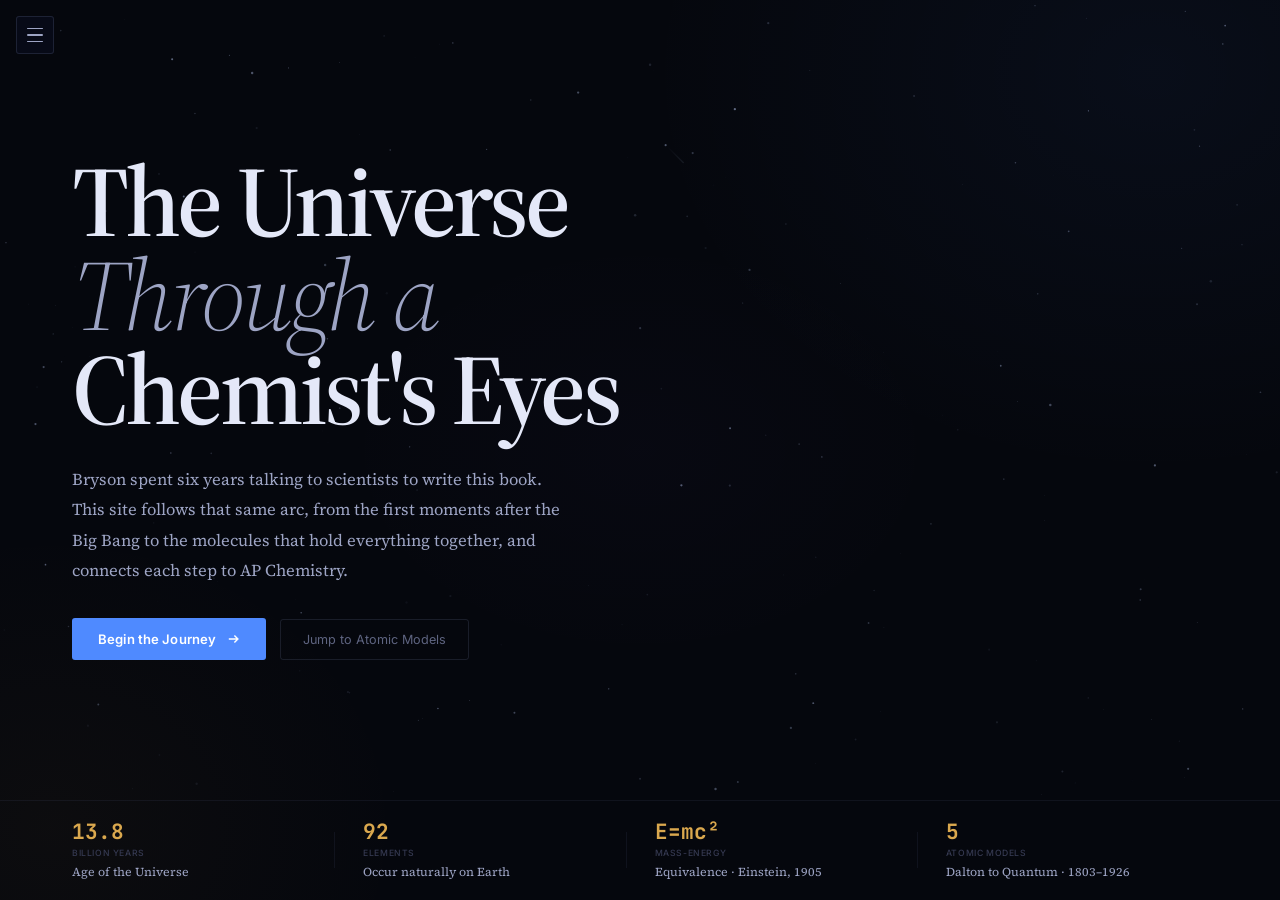
==== commit d69344aa: "Rewrite website copy throughout" ====
--- a/index.html
+++ b/index.html
@@ -212,7 +212,7 @@
 
       <div class="card">
         <h3>Big Bang Nucleosynthesis</h3>
-        <p>The Big Bang produced exactly three stable elements: hydrogen, helium, and a trace of lithium. That is everything. Every other element on the periodic table was assembled later, inside stars. When Bryson says we are made of stardust, he means it with complete chemical precision.</p>
+        <p>The Big Bang produced three stable elements: hydrogen, helium, and a trace of lithium. Everything else on the periodic table was assembled later, inside stars. When Bryson says we are made of stardust, he means it literally.</p>
         <div class="abundance-chart">
           <div class="ab-row">
             <span class="ab-el">¹H</span>
@@ -235,7 +235,7 @@
             <span class="ab-pct">trace</span>
           </div>
         </div>
-        <p class="card-note">These ratios match predictions from Big Bang theory to within 1%. Measuring the cosmic microwave background and distant galaxy compositions confirms that nucleosynthesis happened exactly this way, about 13.8 billion years ago.</p>
+        <p class="card-note">These ratios match predictions from Big Bang theory to within 1%. CMB measurements and distant galaxy compositions confirm the nucleosynthesis timeline, about 13.8 billion years ago.</p>
       </div>
     </div>
 
@@ -337,7 +337,7 @@
 
       <div class="card">
         <h3>Binding Energy &amp; the Iron Peak</h3>
-        <p>Every fusion reaction releases energy because the product nucleus is slightly lighter than its ingredients. That missing mass becomes energy through ΔE = Δmc². Binding energy per nucleon peaks at iron-56. Below iron, fusion releases energy; above iron, it requires it. That's why iron marks the endpoint of stellar fusion, and why iron cores trigger supernovae.</p>
+        <p>Fusion reactions release energy because the product nucleus is slightly lighter than its ingredients. That missing mass becomes energy through ΔE = Δmc². Binding energy per nucleon peaks at iron-56. Below iron, fusion releases energy; above iron, it requires it. That's why iron marks the endpoint of stellar fusion, and why iron cores trigger supernovae.</p>
         <div class="binding-chart" id="bindingChart">
           <canvas id="bindingCanvas" width="340" height="200" aria-label="Binding energy per nucleon versus mass number, showing the iron-56 peak"></canvas>
           <p class="chart-label">Binding energy per nucleon (MeV) vs. mass number A. Iron-56 sits at the global maximum of 8.79 MeV/nucleon. Hover to explore any nucleus.</p>
@@ -385,7 +385,7 @@
     <div class="stellar-calc">
       <div class="stc-header">
         <h3>Stellar Lifecycle Calculator</h3>
-        <p>A star's mass determines everything: spectral class, core temperature, lifespan, which elements it can fuse, and how it dies. Drag the slider or type a value to explore the full range from brown dwarfs to blue hypergiants.</p>
+        <p>A star's mass determines its spectral class, core temperature, lifespan, which elements it can fuse, and how it dies. Drag the slider or type a value to move from brown dwarfs to blue hypergiants.</p>
       </div>
       <div class="stc-body">
         <div class="stc-left">
@@ -424,7 +424,7 @@
   <span>Topic: Atomic Structure and Electron Configuration</span>
 </div>
         <h1 class="ph-title">The Atomic Model Timeline</h1>
-        <p class="ph-sub">How five experiments over 123 years forced five revisions of our most fundamental model of matter. Each model was replaced not by a better idea but by data that broke the previous one.</p>
+        <p class="ph-sub">How five experiments over 123 years forced five revisions of the atomic model. Each model was replaced not by a better idea but by data that broke the previous one.</p>
       </div>
     </div>
 
@@ -566,7 +566,7 @@
               <span class="mt-model-name">Bohr's Planetary Model</span>
               <span class="mt-model-year">1913</span>
             </div>
-            <p class="mt-desc">Bohr took Planck's idea that energy only comes in discrete packets and applied it to the structure of atoms. He proposed that electrons can only occupy specific allowed orbits and can only emit or absorb radiation when jumping between them. Each jump has a fixed energy, giving a fixed frequency: ΔE = hν. This explained precisely why hydrogen emits only four specific wavelengths of visible light rather than a continuous spectrum.</p>
+            <p class="mt-desc">Bohr took Planck's idea that energy only comes in discrete packets and applied it to the structure of atoms. He proposed that electrons can only occupy specific allowed orbits and can only emit or absorb radiation when jumping between them. Each jump has a fixed energy, giving a fixed frequency: ΔE = hν. This explained why hydrogen emits four specific wavelengths of visible light rather than a continuous spectrum.</p>
             <div class="emission-spectrum-wrap">
               <div class="emission-label">Hydrogen Balmer Series · The Evidence for Quantized Energy</div>
               <canvas id="emissionCanvas" height="56" aria-label="Hydrogen Balmer emission spectrum with four visible lines at 656, 486, 434, and 410 nm"></canvas>
@@ -605,7 +605,7 @@
               <span class="mt-model-name">Quantum Mechanical Model</span>
               <span class="mt-model-year">1926</span>
             </div>
-            <p class="mt-desc">Schrödinger's wave equation treats electrons not as particles in fixed orbits but as probability distributions spread through space. The square of the wave function |ψ|² gives the probability of finding an electron at any given point. Heisenberg's uncertainty principle sets a hard limit: Δx · Δp ≥ ℏ/2. The more precisely you pin down position, the less you can know about momentum. This isn't a measurement limitation. It's a fundamental feature of how nature works at small scales.</p>
+            <p class="mt-desc">Schrödinger's wave equation treats electrons not as particles in fixed orbits but as probability distributions spread through space. The square of the wave function |ψ|² gives the probability of finding an electron at any given point. Heisenberg's uncertainty principle sets a hard limit: Δx · Δp ≥ ℏ/2. The more precisely you pin down position, the less you can know about momentum. This isn't a measurement problem. It's a feature of how nature works at small scales.</p>
             <div class="orbital-viz-wrap">
               <div class="emission-label">Electron Probability Density · 1s, 2s, and 2p Orbitals</div>
               <canvas id="orbitalCanvas" height="110" aria-label="Quantum mechanical orbital probability density clouds for 1s, 2s, and 2p orbitals"></canvas>
@@ -620,12 +620,12 @@
               <ul>
                 <li>de Broglie (1924): electrons have wavelength λ = h/mv; electron diffraction confirmed this experimentally</li>
                 <li>Heisenberg Uncertainty Principle: Δx · Δp ≥ ℏ/2 (position and momentum cannot both be precisely known simultaneously)</li>
-                <li>Four quantum numbers (n, ℓ, m<sub>ℓ</sub>, m<sub>s</sub>) completely specify every electron's state and forbid two electrons from sharing the same set (Pauli exclusion)</li>
+                <li>Four quantum numbers (n, ℓ, m<sub>ℓ</sub>, m<sub>s</sub>) specify each electron's state and forbid two electrons from sharing the same set (Pauli exclusion)</li>
               </ul>
             </div>
             <div class="mt-limitation">
               <h4>Current Status</h4>
-              <p>This model is still correct. It accounts for every atomic spectrum, all chemical bonding, every periodic trend, and every electron configuration. No experimental observation at atomic scales conflicts with it. Quantum field theory extends it to relativistic speeds and particle creation, but for chemistry, Schrödinger's equation is exact.</p>
+              <p>This model is still correct. It accounts for atomic spectra, chemical bonding, periodic trends, and electron configurations. No experiment at atomic scales has contradicted it. Quantum field theory extends it to relativistic speeds and particle creation, but for chemistry, Schrödinger's equation holds.</p>
             </div>
           </div>
         </div>
@@ -660,7 +660,7 @@
   <span>Topic: Nuclear Chemistry and Radioactive Decay</span>
 </div>
         <h1 class="ph-title">Radioactive Decay</h1>
-        <p class="ph-sub">Nuclear instability, exponential mathematics, and the clockwork reliability that makes half-life the basis of geological dating. Every decay follows the same first-order kinetics regardless of temperature, pressure, or chemical environment.</p>
+        <p class="ph-sub">Nuclear instability, exponential mathematics, and the reliability that makes half-life the basis of geological dating. Decay follows first-order kinetics regardless of temperature, pressure, or chemical environment.</p>
       </div>
     </div>
 
@@ -847,7 +847,7 @@
   <span>Topic: Intermolecular Forces and Properties of Matter</span>
 </div>
         <h1 class="ph-title">Matter at Every Scale</h1>
-        <p class="ph-sub">Intermolecular forces, states of matter, and phase transitions from cosmic plasma to molecular liquids. The quantum mechanics that governs electron orbitals also determines why water boils where it does, and that connection turns out to matter a great deal for life in the solar system.</p>
+        <p class="ph-sub">Intermolecular forces, states of matter, and phase transitions from cosmic plasma to molecular liquids. The same quantum mechanics that governs electron orbitals sets where water boils, which determines which moons can hold liquid on their surface.</p>
       </div>
     </div>
 
@@ -976,7 +976,7 @@
   <span>Topic: Intermolecular Forces and Properties of Matter</span>
 </div>
         <h1 class="ph-title">AP Chemistry Connections Hub</h1>
-        <p class="ph-sub">Every topic in this project mapped back to AP Chemistry CED units, Big Ideas, and Scientific Practices. Bryson's cosmic narrative and the College Board curriculum cover the same terrain from different directions.</p>
+        <p class="ph-sub">Each topic in this project maps to AP Chemistry CED units, Big Ideas, and Scientific Practices. Bryson's cosmic narrative and the College Board curriculum cover the same ground from different angles.</p>
       </div>
     </div>
 
@@ -984,7 +984,7 @@
     <div class="origin-section">
       <div class="os-header">
         <h3>Where Elements Come From</h3>
-        <p>Every atom of every element was produced by one of three processes. Bryson's "stardust" claim is precise chemistry: elements heavier than helium were made in stellar interiors and scattered by stellar deaths. The periodic table is a map of cosmic history.</p>
+        <p>All elements were produced by one of three processes. Bryson's "stardust" claim is literal: elements heavier than helium were made inside stars and scattered when those stars died.</p>
       </div>
       <div class="origin-grid">
         <div class="og-col og-bigbang">
@@ -1026,13 +1026,13 @@
     <div class="hub-grid">
       <div class="hub-card hc-energy">
         <h3>Energy as the Cosmic Thread</h3>
-        <p>Energy connects every section of this project into a single narrative:</p>
+        <p>Energy runs through each section:</p>
         <ul>
           <li>Big Bang: E = mc² converts pure energy to matter in the first second</li>
           <li>Stellar fusion: mass defect releases binding energy as stars burn for billions of years</li>
           <li>Nuclear decay: unstable nuclei shed energy as radiation, following ΔE = Δmc²</li>
           <li>Phase changes: ΔH<sub>fus</sub> and ΔH<sub>vap</sub> are the energy cost of breaking IMFs</li>
-          <li>Emission spectra: ΔE = hν when electrons move between Bohr energy levels</li>
+          <li>Emission spectra: ΔE = hν when electrons drop between energy levels</li>
         </ul>
         <div class="hc-ced">CED: Big Idea 4 · Energy can be transferred and transformed</div>
       </div>
@@ -1051,12 +1051,12 @@
 
       <div class="hub-card hc-sp1">
         <h3>How Atomic Models Were Revised</h3>
-        <p>The atomic model timeline is SP-1 made tangible. Each model revision was forced by a specific experiment:</p>
+        <p>The atomic model timeline is SP-1 in practice. Each revision was forced by a specific experiment:</p>
         <ul>
           <li>Dalton → Thomson: cathode rays proved atoms have internal structure</li>
           <li>Thomson → Rutherford: gold foil backscattering proved charge is concentrated</li>
           <li>Rutherford → Bohr: classical physics predicted atoms should collapse in nanoseconds</li>
-          <li>Bohr → Quantum: worked only for hydrogen; failed for every multi-electron atom</li>
+          <li>Bohr → Quantum: worked only for hydrogen; failed for multi-electron atoms</li>
           <li>Quantum model: no experiment at atomic scales has contradicted it since 1926</li>
         </ul>
         <div class="hc-ced">CED: SP-1 · Represent chemical phenomena with models</div>
@@ -1129,7 +1129,6 @@
     <div class="page-header">
       <div class="ph-text">
         <h1 class="ph-title">Citations</h1>
-        <p class="ph-sub">All sources used in this project, formatted in MLA 9th edition style. Every factual claim, data value, and historical detail is traceable to one of these sources.</p>
       </div>
     </div>
 
@@ -1139,7 +1138,7 @@
         <div class="cit-num">1</div>
         <div class="cit-body">
           <p>Bryson, Bill. <em>A Short History of Nearly Everything.</em> Broadway Books, 2003. ISBN 978-0-7679-0817-7.</p>
-          <p class="cit-note">The primary source for all narrative content, historical context, scientific anecdotes, and scale analogies in this project. Bryson spent six years interviewing scientists across multiple disciplines and reading primary literature to write it. His approach of explaining science through the stories of the people who built it shapes the structure of this site.</p>
+          <p class="cit-note">The primary source for narrative content, historical context, scientific anecdotes, and scale analogies in this project. Bryson spent six years interviewing scientists and reading primary literature to write it. His approach of telling science through the people who did it shapes this site.</p>
         </div>
       </div>
     </div>
@@ -1150,7 +1149,7 @@
         <div class="cit-num">2</div>
         <div class="cit-body">
           <p>College Board. <em>AP Chemistry Course and Exam Description, Effective Fall 2019.</em> College Board, 2023, collegeboard.org/ap/chemistry.</p>
-          <p class="cit-note">Source for all AP Chemistry units (1–9), Big Ideas (1–6), Scientific Practices (SP-1 through SP-6), and Learning Objectives referenced throughout this site. All unit numbers, topic designations, and CED references match this document.</p>
+          <p class="cit-note">Source for the AP Chemistry units (1–9), Big Ideas (1–6), Scientific Practices (SP-1 through SP-6), and Learning Objectives referenced throughout this site. Unit numbers, topic designations, and CED references match this document.</p>
         </div>
       </div>
     </div>
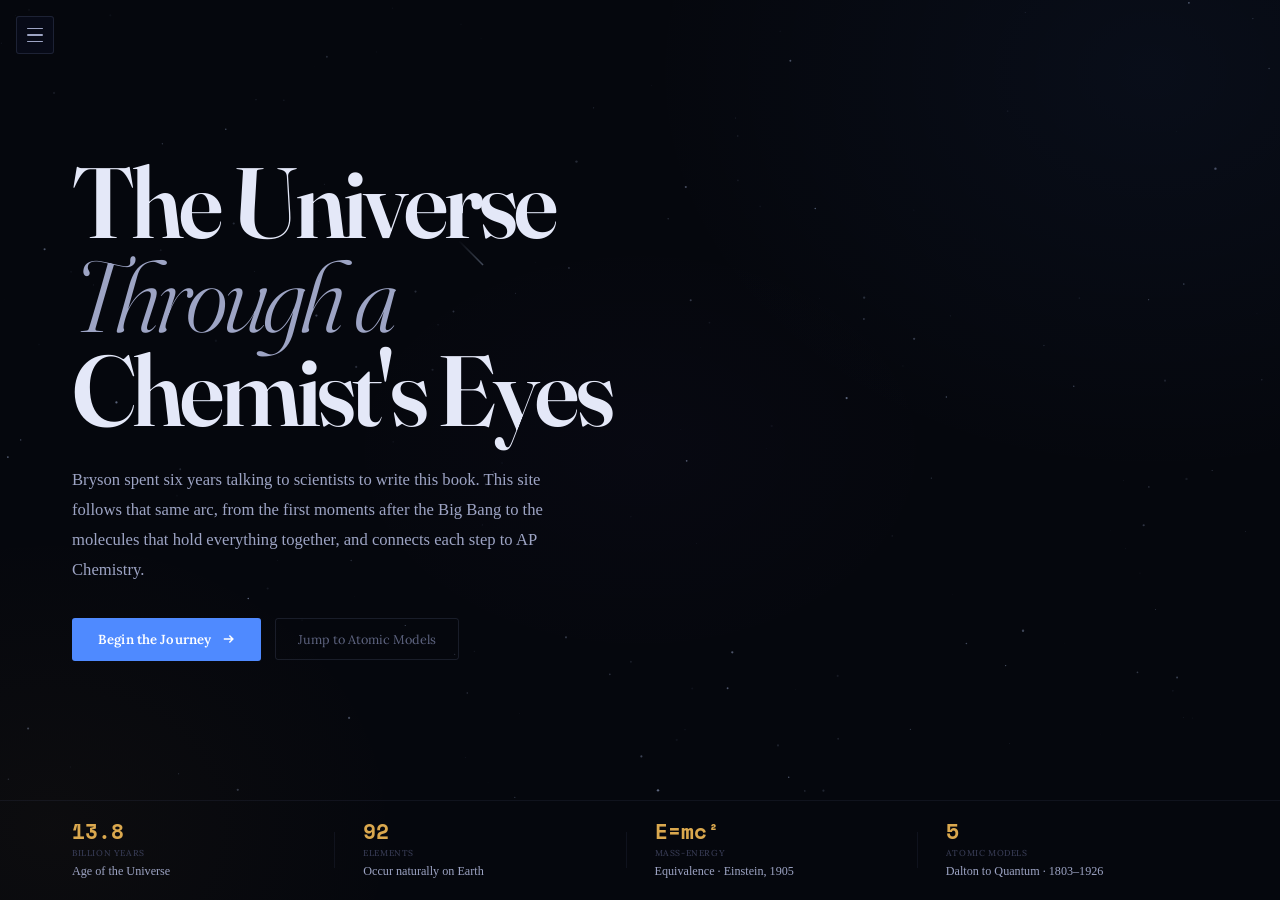
==== commit 0cd58abe: "Remove U-238 decay chain and element production table; swap to Fraunces + Georgia + Space Mono fonts" ====
--- a/index.html
+++ b/index.html
@@ -7,7 +7,7 @@
 <meta name="description" content="An interactive AP Chemistry companion to Bill Bryson's A Short History of Nearly Everything, tracing the universe from the Big Bang to quantum mechanics.">
 <link rel="preconnect" href="https://fonts.googleapis.com">
 <link rel="preconnect" href="https://fonts.gstatic.com" crossorigin>
-<link href="https://fonts.googleapis.com/css2?family=Inter:wght@300;400;500;600;700&family=Source+Serif+4:ital,opsz,wght@0,8..60,300;0,8..60,400;0,8..60,600;0,8..60,700;1,8..60,300;1,8..60,400;1,8..60,600;1,8..60,700&family=JetBrains+Mono:wght@400;500;700&display=swap" rel="stylesheet">
+<link href="https://fonts.googleapis.com/css2?family=Fraunces:ital,opsz,wght@0,9..144,300;0,9..144,400;0,9..144,600;0,9..144,700;1,9..144,300;1,9..144,400;1,9..144,600&family=Lora:ital,wght@0,400;0,500;0,600;1,400;1,500&family=Space+Mono:ital,wght@0,400;0,700;1,400&display=swap" rel="stylesheet">
 <link rel="stylesheet" href="styles.css">
 </head>
 <body>
@@ -207,7 +207,6 @@
           <div class="pv-particle pv-e"></div>
           <div class="pv-label">Free protons (<span style="color:var(--gold)">●</span>) and electrons (<span style="color:var(--blue-lt)">●</span>) in plasma</div>
         </div>
-        <p class="card-note">kT ≫ IE means thermal energy far exceeds ionization energy. The same condition applies inside stars today, where core temperatures exceed 10 million Kelvin and all matter is fully ionized plasma.</p>
       </div>
 
       <div class="card">
@@ -345,42 +344,6 @@
       </div>
     </div>
 
-    <div class="synthesis-grid">
-      <div class="syn-header">Element production by stellar type</div>
-      <div class="syn-row">
-        <div class="syn-type">
-          <span class="st-label st-low">Low-mass</span>
-          <span class="st-range">0.1–8 M☉</span>
-        </div>
-        <div class="syn-arrow">→</div>
-        <div class="syn-elements">
-          <span class="el-badge el-h">H</span><span class="el-badge el-he">He</span><span class="el-badge el-c">C</span><span class="el-badge el-o">O</span><span class="el-badge el-n">N</span>
-        </div>
-        <div class="syn-note">H and He burning; triple-alpha process makes carbon and oxygen. Leave behind a white dwarf of carbon and oxygen.</div>
-      </div>
-      <div class="syn-row">
-        <div class="syn-type">
-          <span class="st-label st-mass">Massive</span>
-          <span class="st-range">&gt;8 M☉</span>
-        </div>
-        <div class="syn-arrow">→</div>
-        <div class="syn-elements">
-          <span class="el-badge el-c">C</span><span class="el-badge el-ne">Ne</span><span class="el-badge el-si">Si</span><span class="el-badge el-fe">Fe</span><span class="el-badge el-ni">Ni</span>
-        </div>
-        <div class="syn-note">Shell-burning stages run to silicon burning; iron core collapses. End as neutron stars or black holes.</div>
-      </div>
-      <div class="syn-row">
-        <div class="syn-type">
-          <span class="st-label st-sn">Supernovae</span>
-          <span class="st-range">+ Neutron Star Mergers</span>
-        </div>
-        <div class="syn-arrow">→</div>
-        <div class="syn-elements">
-          <span class="el-badge el-au">Au</span><span class="el-badge el-pt">Pt</span><span class="el-badge el-u">U</span><span class="el-badge el-pb">Pb</span><span class="el-badge el-sr">Sr</span>
-        </div>
-        <div class="syn-note">Rapid neutron capture (r-process) during stellar explosions and neutron-star mergers builds every element heavier than iron. All gold on Earth came from these events.</div>
-      </div>
-    </div>
 
     <div class="stellar-calc">
       <div class="stc-header">
@@ -772,66 +735,6 @@
       </div>
     </div>
 
-    <!-- U-238 DECAY CHAIN -->
-    <div class="chain-section">
-      <div class="chain-header">
-        <h3>Uranium-238 Decay Chain (simplified)</h3>
-        <p>U-238 undergoes 14 sequential decays over billions of years before reaching stable Pb-206. This is why uranium ore naturally contains radium, radon, and polonium as intermediate daughters in the same chain. Each step is independent; the rate of each isotope's decay depends only on its own half-life.</p>
-      </div>
-      <div class="chain-scroll">
-        <div class="chain-body" id="decayChain">
-          <div class="chain-node chain-start">
-            <div class="chain-iso cn-u">²³⁸<sub>92</sub>U</div>
-            <div class="chain-hl">4.47 × 10⁹ yr</div>
-          </div>
-          <div class="chain-arrow ca-alpha"><span class="ca-label">α</span></div>
-          <div class="chain-node">
-            <div class="chain-iso cn-th">²³⁴<sub>90</sub>Th</div>
-            <div class="chain-hl">24.1 days</div>
-          </div>
-          <div class="chain-arrow ca-beta"><span class="ca-label">β⁻</span></div>
-          <div class="chain-node">
-            <div class="chain-iso cn-u">²³⁴<sub>92</sub>U</div>
-            <div class="chain-hl">245,500 yr</div>
-          </div>
-          <div class="chain-arrow ca-alpha"><span class="ca-label">α</span></div>
-          <div class="chain-node">
-            <div class="chain-iso cn-th">²³⁰<sub>90</sub>Th</div>
-            <div class="chain-hl">75,400 yr</div>
-          </div>
-          <div class="chain-arrow ca-alpha"><span class="ca-label">α</span></div>
-          <div class="chain-node cn-highlight">
-            <div class="chain-iso cn-ra">²²⁶<sub>88</sub>Ra</div>
-            <div class="chain-hl">1,600 yr</div>
-          </div>
-          <div class="chain-arrow ca-alpha"><span class="ca-label">α</span></div>
-          <div class="chain-node cn-highlight">
-            <div class="chain-iso cn-rn">²²²<sub>86</sub>Rn</div>
-            <div class="chain-hl">3.82 days</div>
-          </div>
-          <div class="chain-arrow ca-alpha"><span class="ca-label">α</span></div>
-          <div class="chain-node">
-            <div class="chain-iso cn-pb">²¹⁰<sub>82</sub>Pb</div>
-            <div class="chain-hl">22.3 yr</div>
-          </div>
-          <div class="chain-arrow ca-beta"><span class="ca-label">β⁻ ×2</span></div>
-          <div class="chain-node cn-highlight">
-            <div class="chain-iso cn-po">²¹⁰<sub>84</sub>Po</div>
-            <div class="chain-hl">138 days</div>
-          </div>
-          <div class="chain-arrow ca-alpha"><span class="ca-label">α</span></div>
-          <div class="chain-node chain-end">
-            <div class="chain-iso cn-pb">²⁰⁶<sub>82</sub>Pb</div>
-            <div class="chain-hl">Stable</div>
-          </div>
-        </div>
-      </div>
-      <div class="chain-note">
-        <span class="chain-note-badge chain-note-alpha">α</span> Alpha decay: Z −2, A −4 &nbsp;·&nbsp;
-        <span class="chain-note-badge chain-note-beta">β⁻</span> Beta decay: Z +1, A unchanged &nbsp;·&nbsp;
-        Highlighted: radium, radon, and polonium (the daughters Curie studied)
-      </div>
-    </div>
 
   </div>
 </section>
--- a/styles.css
+++ b/styles.css
@@ -44,10 +44,10 @@
   --t4: #363a52;
 
   /* Typography */
-  --fh: 'Source Serif 4', Georgia, serif;
-  --fu: 'Inter', system-ui, sans-serif;
-  --fb: 'Source Serif 4', Georgia, serif;
-  --fm: 'JetBrains Mono', 'Courier New', monospace;
+  --fh: 'Fraunces', Georgia, serif;
+  --fu: 'Lora', Georgia, serif;
+  --fb: Georgia, 'Times New Roman', serif;
+  --fm: 'Space Mono', 'Courier New', monospace;
 
   /* Layout */
   --sidebar: 0px;
@@ -1449,7 +1449,8 @@
 }
 .stc-class-badge {
   font-family: var(--fm); font-size: 0.71rem; font-weight: 700;
-  padding: 3px 10px; border-radius: 2px; border: 1px solid; letter-spacing: 0.04em;
+  padding: 3px 10px; border-radius: 2px; border: 1px solid var(--border-md);
+  color: var(--t1); background: var(--elevated); letter-spacing: 0.04em;
 }
 .stc-class-name {
   font-family: var(--fh); font-size: 1.1rem; font-weight: 600;
@@ -1492,7 +1493,8 @@
 }
 .stc-stage.active  { border-color: rgba(255,255,255,0.12); background: rgba(255,255,255,0.04); }
 .stc-stage.inactive { border-color: var(--border); background: transparent; opacity: 0.3; }
-.stc-stage-dot { width: 8px; height: 8px; border-radius: 50%; background: var(--t4); flex-shrink: 0; transition: background 0.3s; }
+.stc-stage-dot { width: 8px; height: 8px; border-radius: 50%; background: var(--t4); flex-shrink: 0; }
+.stc-stage.active .stc-stage-dot { background: var(--t2); }
 .stc-stage-text {
   font-family: var(--fm); font-size: 0.65rem; font-weight: 700;
   color: var(--t2); white-space: nowrap; transition: color 0.3s;
@@ -1509,7 +1511,8 @@
 }
 .stc-remnant-badge {
   font-family: var(--fh); font-size: 0.9rem; font-weight: 600;
-  padding: 4px 14px; border-radius: 2px; border: 1px solid;
+  padding: 4px 14px; border-radius: 2px; border: 1px solid var(--border-md);
+  color: var(--t1); background: var(--elevated);
 }
 .stc-lifespan-note { font-family: var(--fm); font-size: 0.59rem; color: var(--t3); margin-left: auto; }
 
